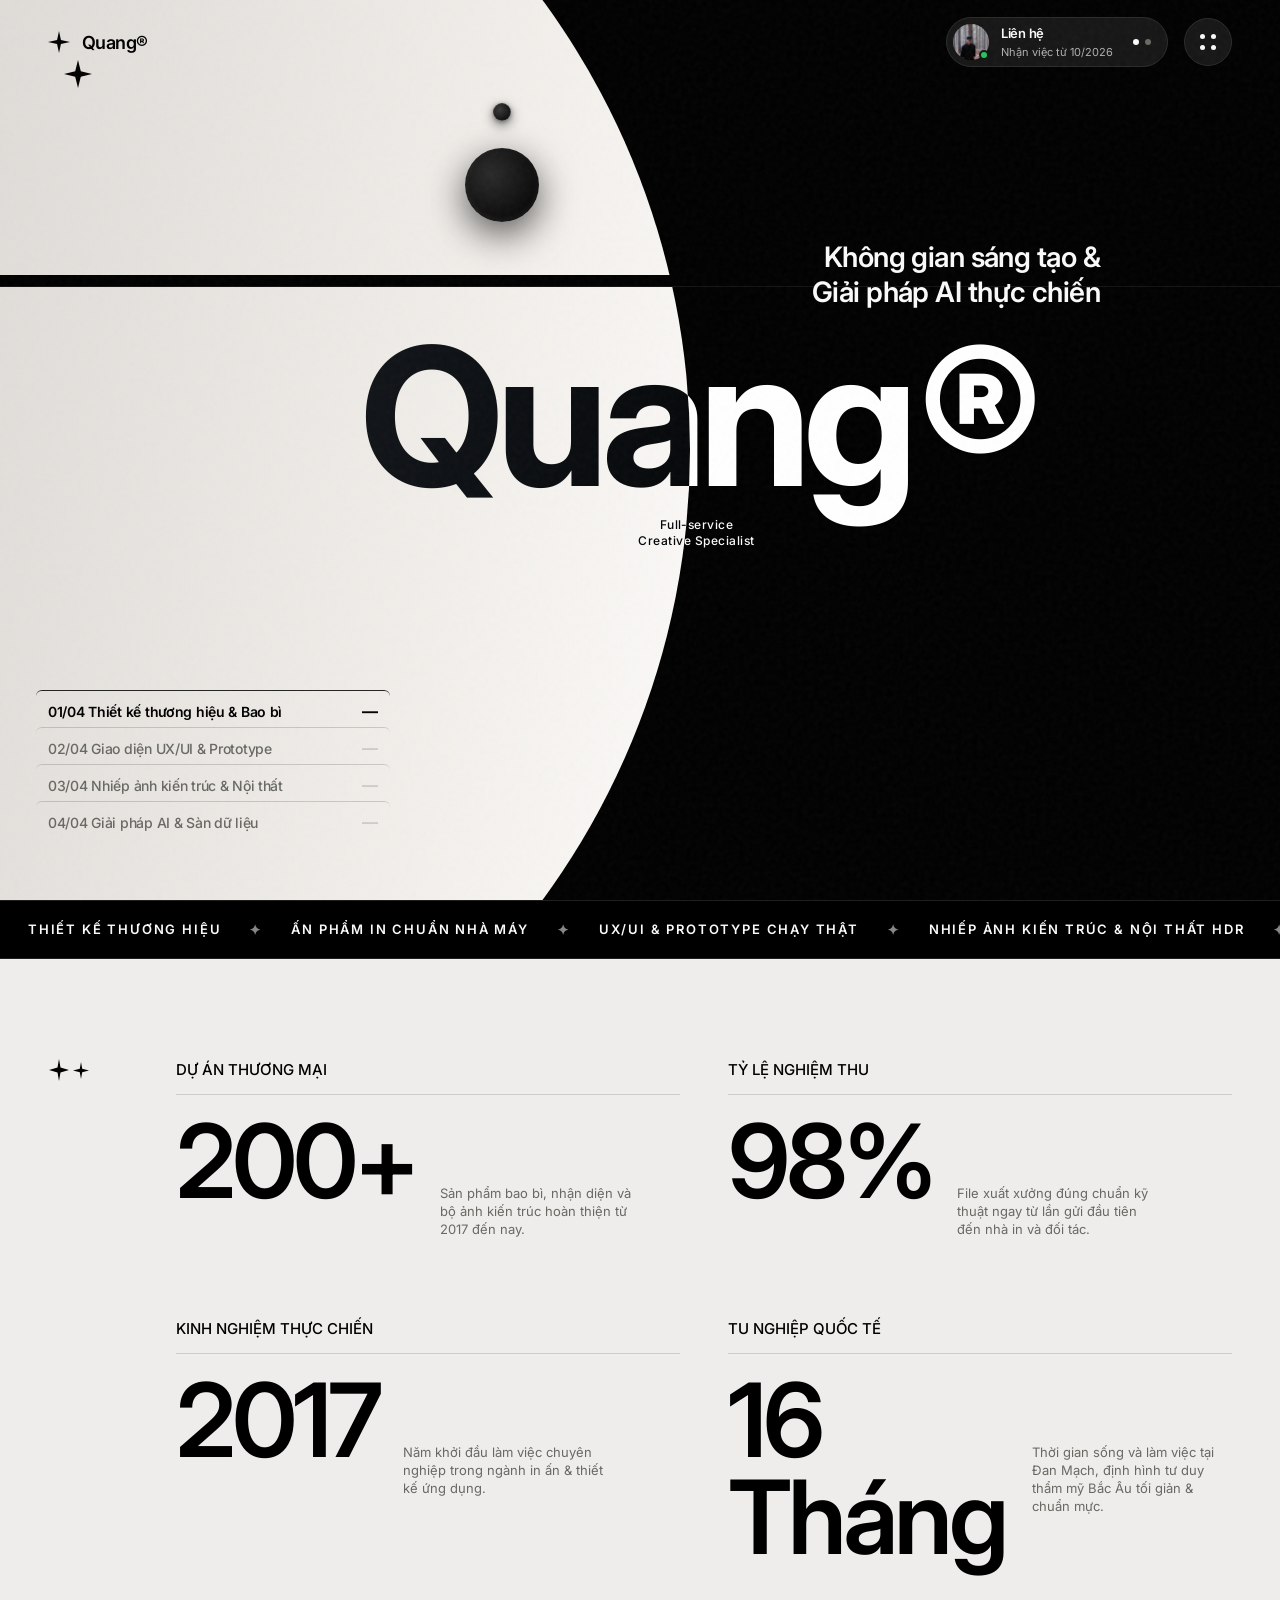
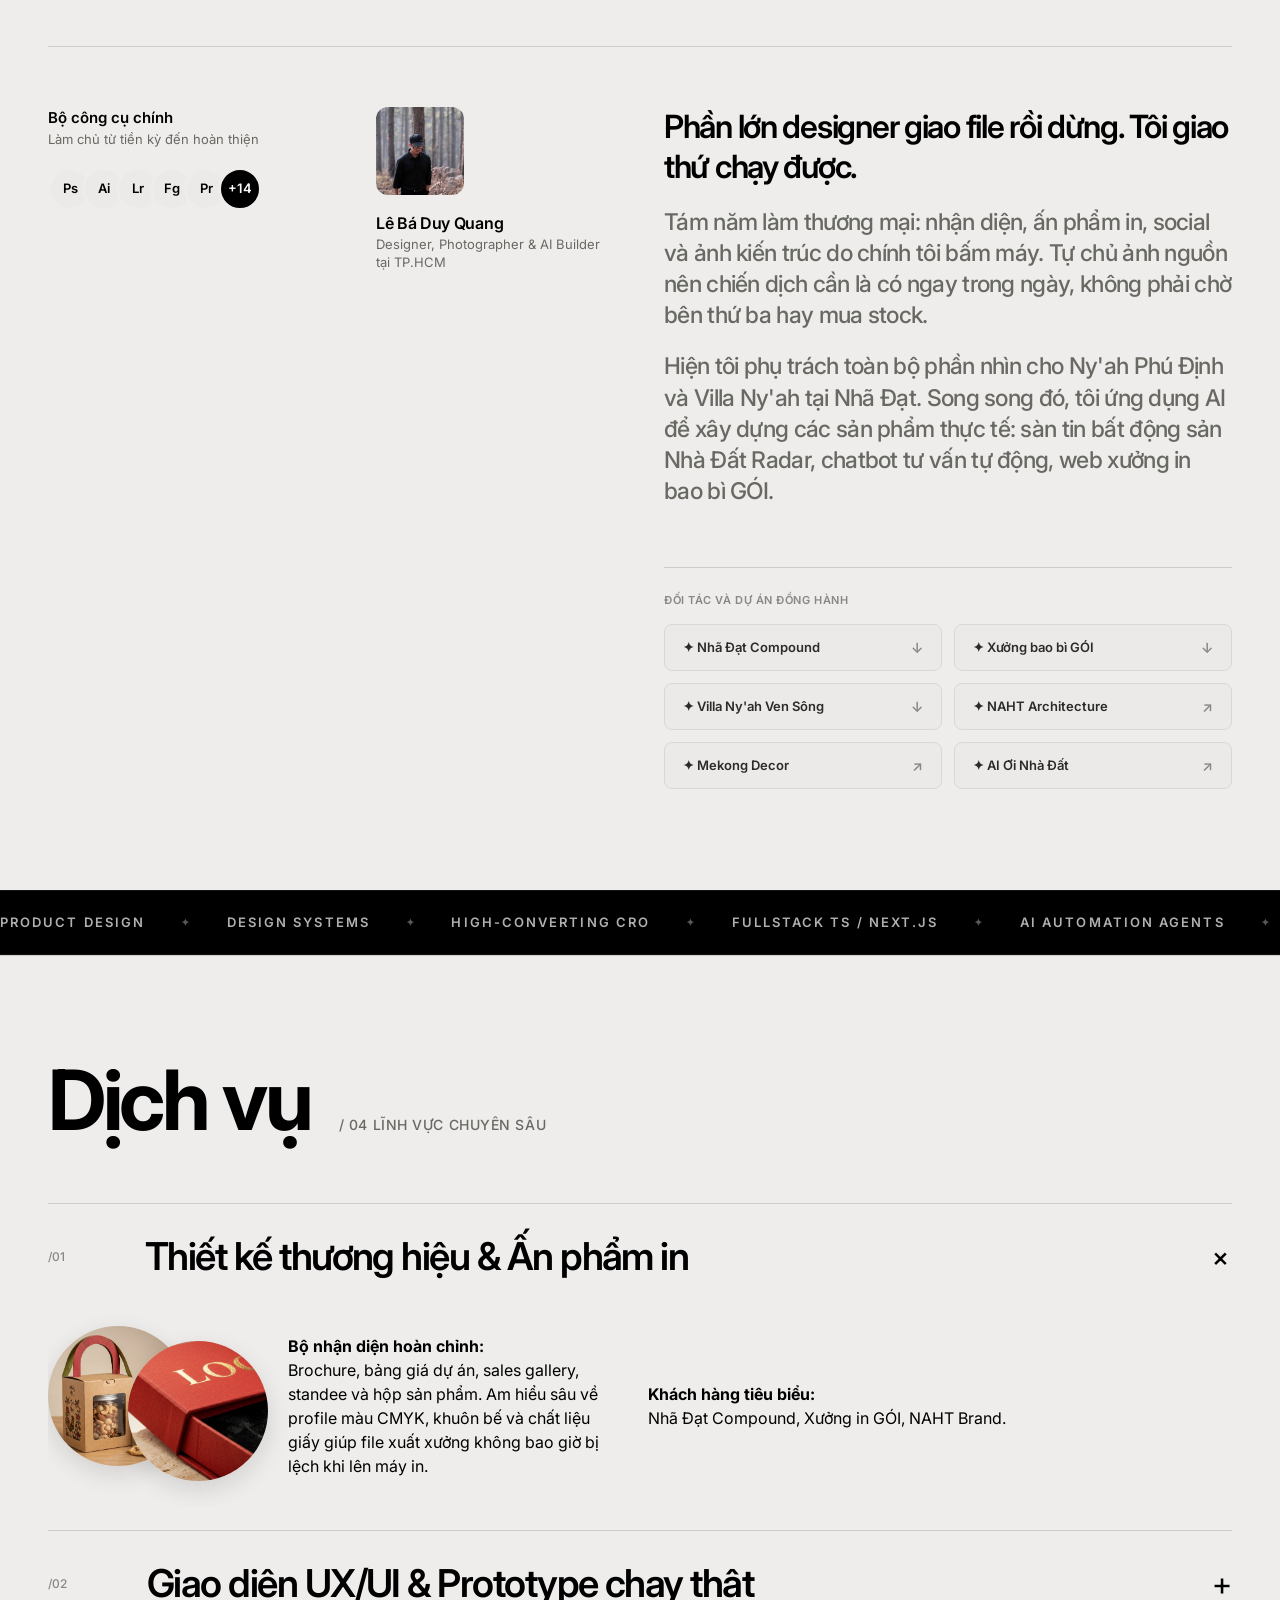
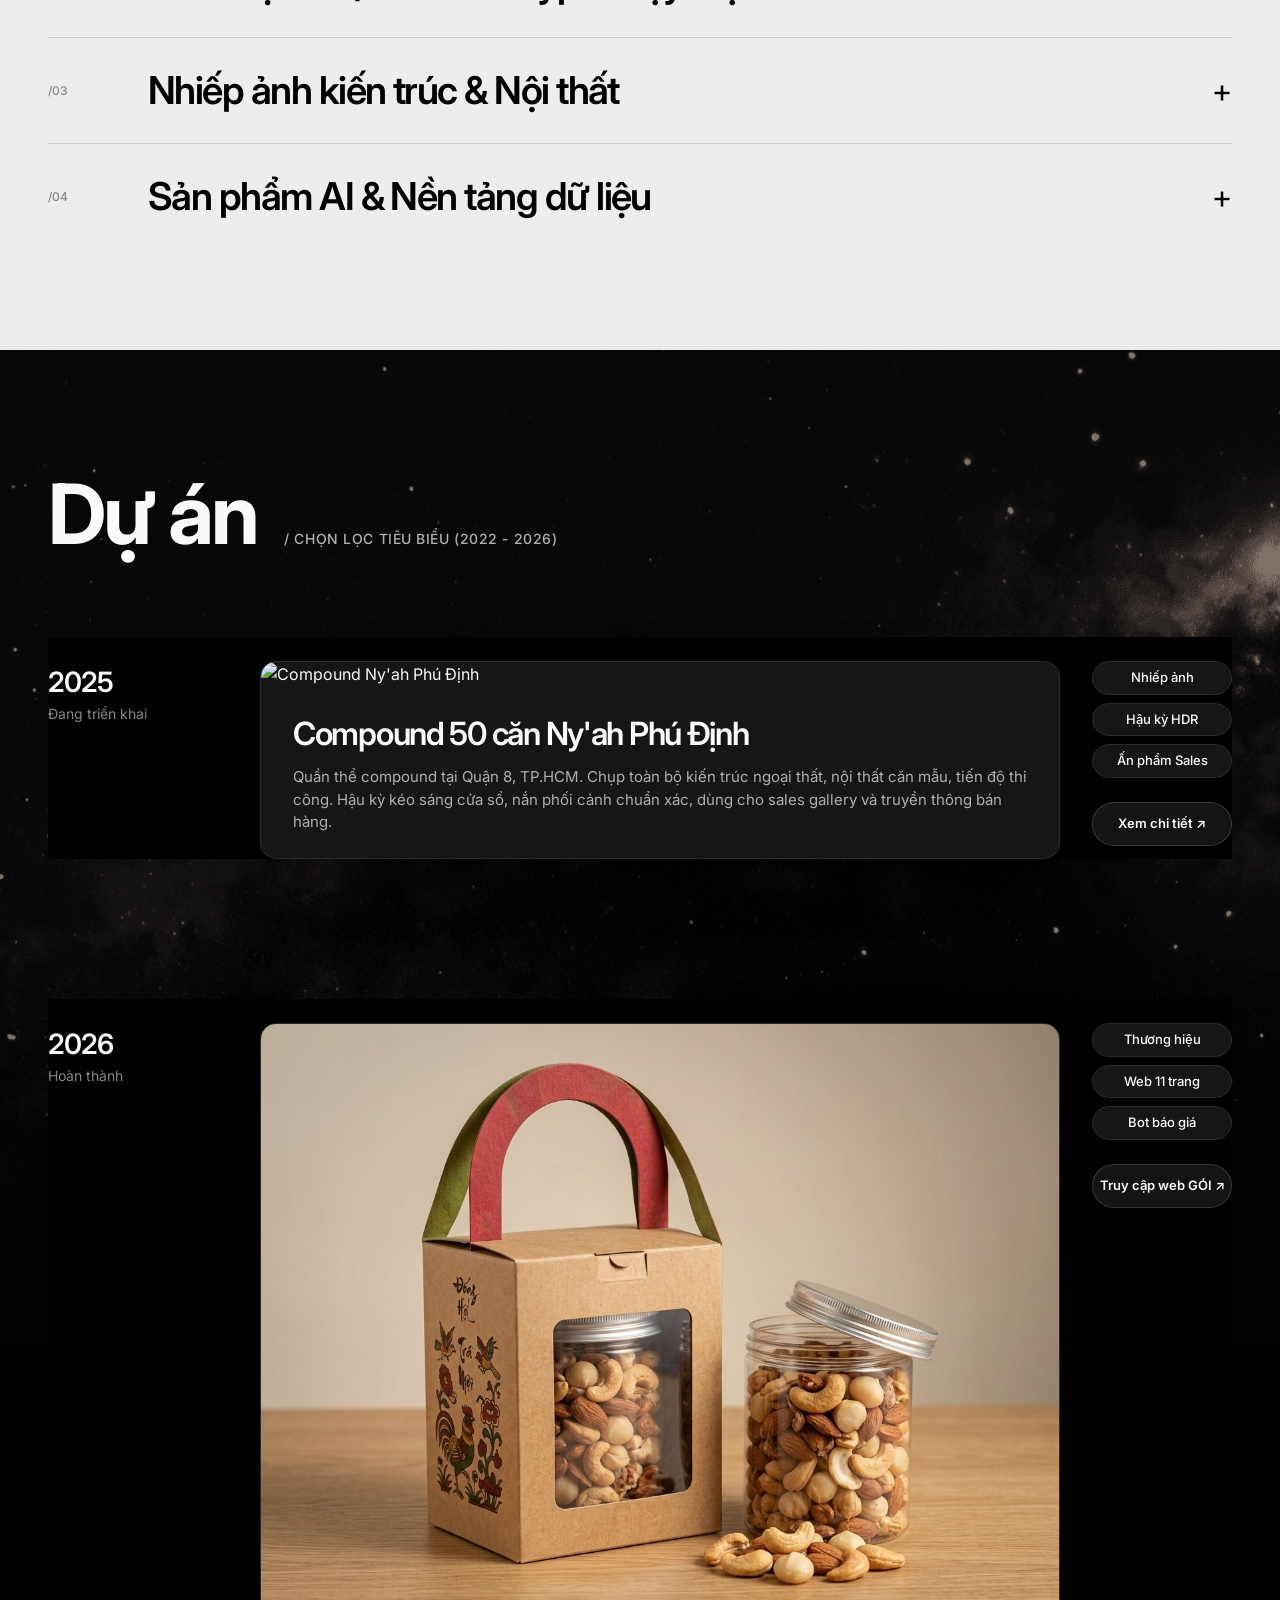
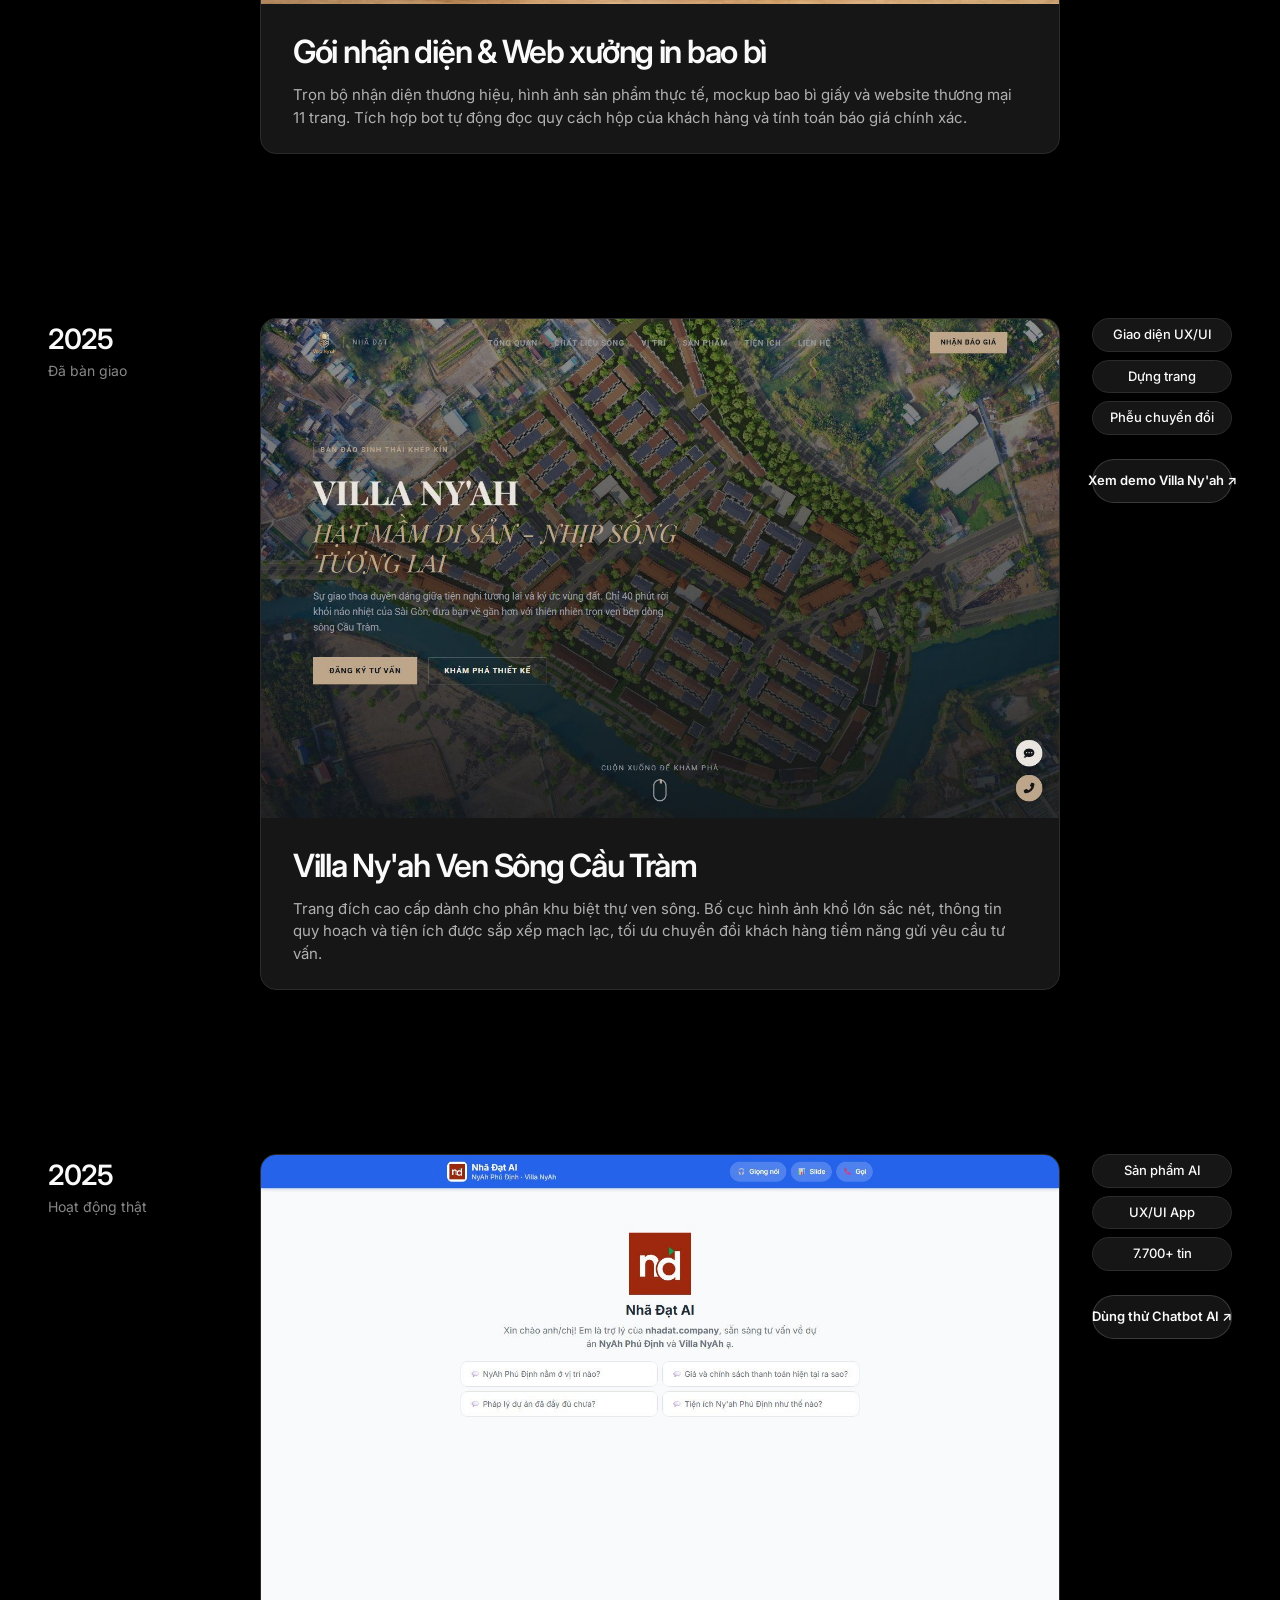
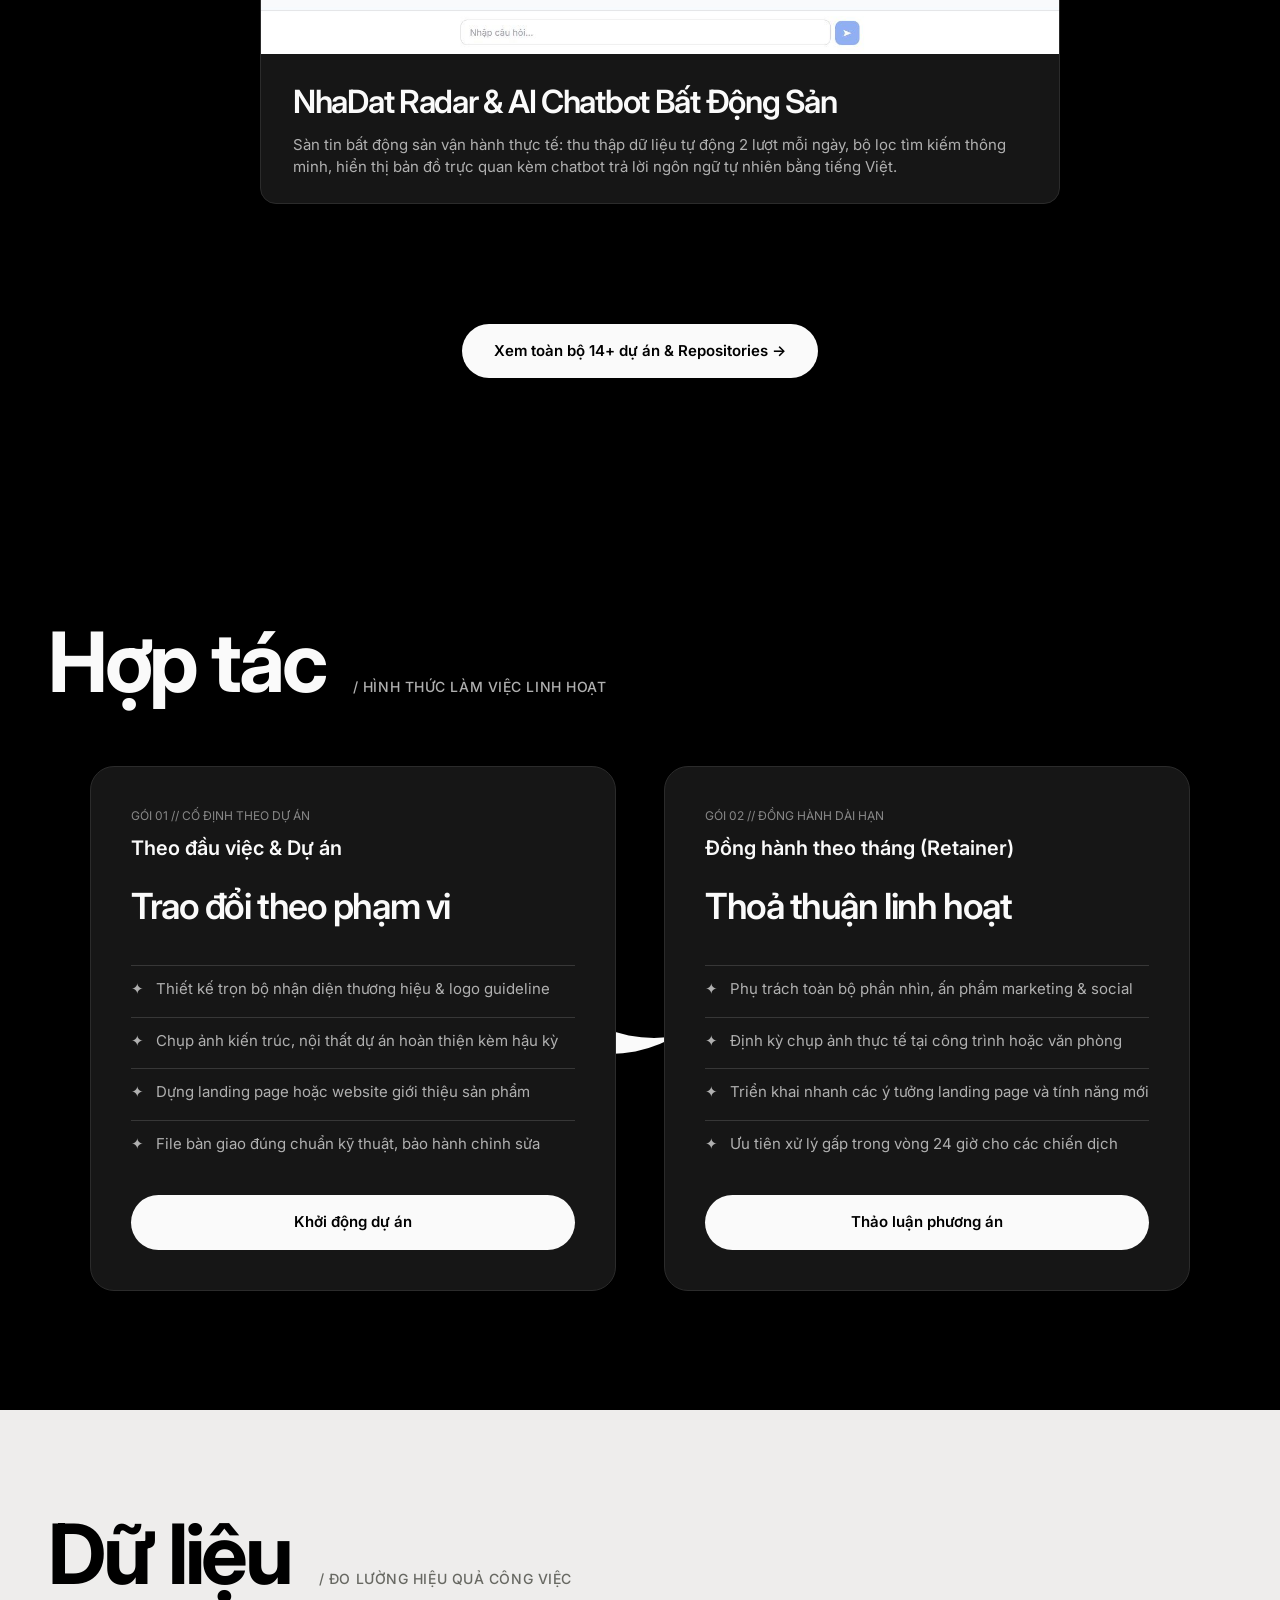
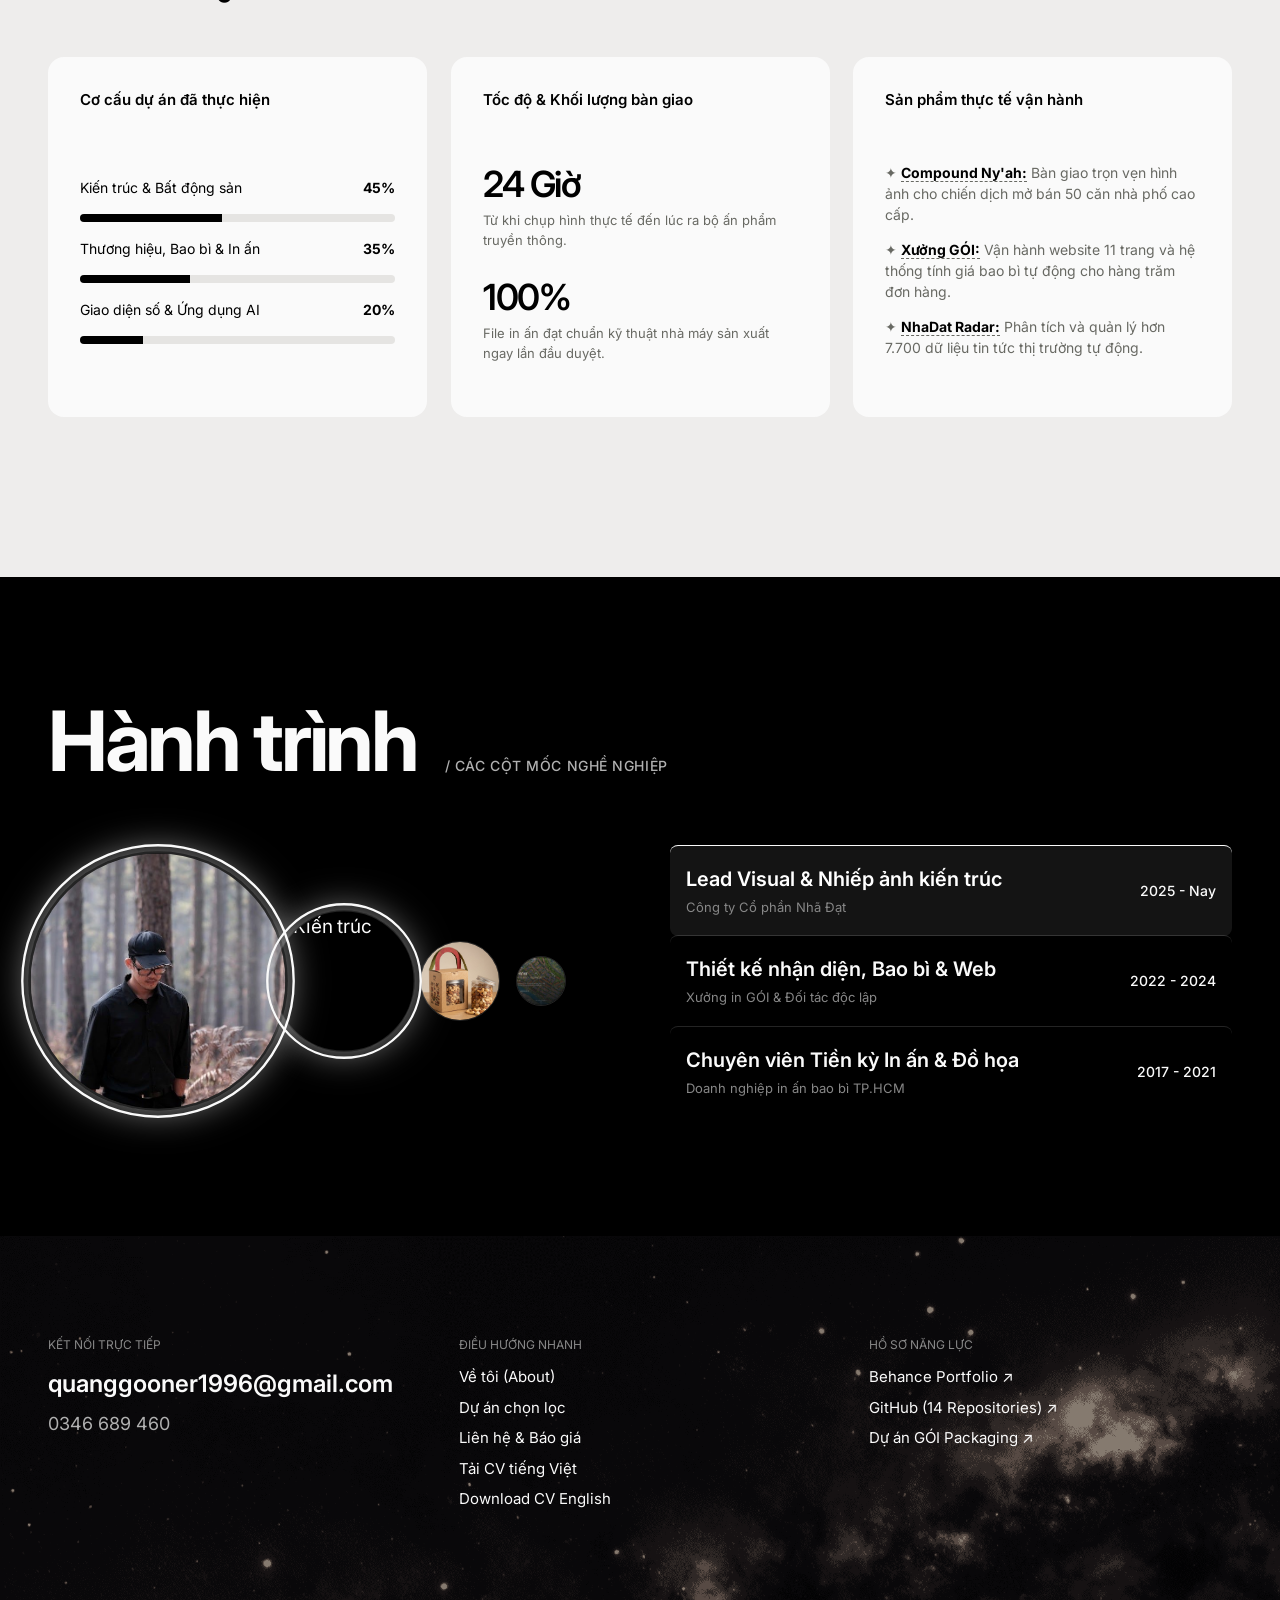
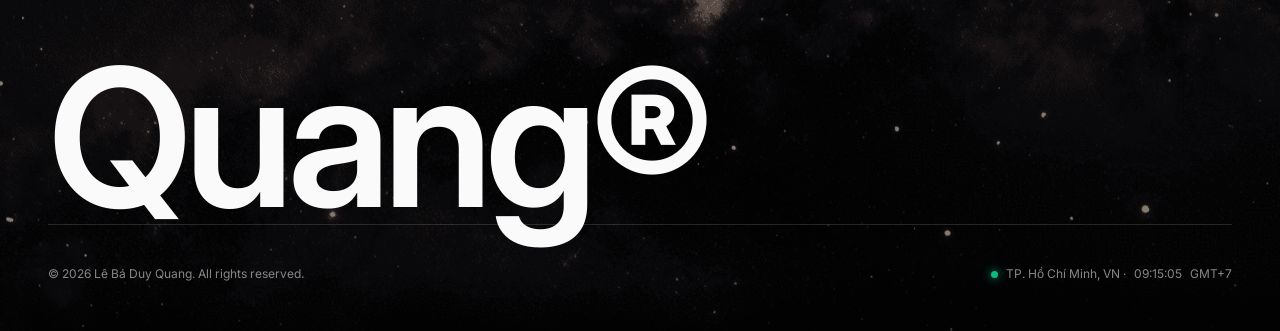
==== index.html @ fa9d7daa "fix(hero): eliminate redundant subtitle block to prevent text overlap with brand descriptor" ====
<!DOCTYPE html>
<html lang="vi">
<head>
  <meta charset="UTF-8">
  <meta name="viewport" content="width=device-width, initial-scale=1.0">
  <title>Lê Bá Duy Quang® · Designer &amp; Photographer, TP.HCM</title>
  <meta name="description" content="Lê Bá Duy Quang · Thiết kế nhận diện, UX/UI, ảnh kiến trúc nội thất và giải pháp AI thực chiến tại TP.HCM.">
  <meta name="author" content="Lê Bá Duy Quang">
  <meta name="theme-color" content="#000000">

  <!-- Open Graph -->
  <meta property="og:type" content="website">
  <meta property="og:title" content="Lê Bá Duy Quang® · Designer &amp; Photographer">
  <meta property="og:description" content="Thiết kế thương hiệu, UX/UI, ảnh kiến trúc và giải pháp AI thực tế tại TP.HCM.">
  <meta property="og:image" content="media/nyah-photo-1.jpg">
  <meta property="og:locale" content="vi_VN">

  <!-- Favicon -->
  <link rel="icon" href="data:image/svg+xml,<svg xmlns='http://www.w3.org/2000/svg' viewBox='0 0 100 100'><rect width='100' height='100' fill='%23000'/><text x='50' y='73' font-size='68' font-family='Inter,Helvetica,Arial' font-weight='600' text-anchor='middle' fill='%23fafafa'>Q</text></svg>">

  <!-- Typography: Inter font -->
  <link rel="preconnect" href="https://fonts.googleapis.com">
  <link rel="preconnect" href="https://fonts.gstatic.com" crossorigin>
  <link href="https://fonts.googleapis.com/css2?family=Inter:wght@300;400;500;600;700&display=swap" rel="stylesheet">

  <!-- Astra Design System CSS -->
  <link rel="stylesheet" href="assets/styles/astra.css?v=2.8">
</head>
<body class="hero-active">

  <!-- ========================================================================
       00_MENU_OVERLAY (Full-screen navigation overlay)
       ======================================================================== -->
  <div class="menu-overlay" id="menuOverlay" aria-hidden="true">
    <div class="menu-overlay-header">
      <div class="header-left">
        <svg class="header-star-logo" viewBox="0 0 16 16" fill="currentColor">
          <path d="M8 0L9.4 6.6L16 8L9.4 9.4L8 16L6.6 9.4L0 8L6.6 6.6L8 0Z" />
        </svg>
        <span class="header-brand">Quang®</span>
      </div>
      <button class="menu-close-btn" type="button" aria-label="Đóng bảng điều hướng">
        <div class="menu-close-grid">
          <span></span><span></span><span></span><span></span><span></span>
        </div>
      </button>
    </div>

    <nav class="menu-overlay-nav">
      <a href="index.html" class="active">Trang chủ</a>
      <a href="about.html">Về tôi</a>
      <a href="projects.html">Dự án chọn lọc</a>
      <a href="#services">Dịch vụ &amp; Quy trình</a>
      <a href="contact.html">Liên hệ hợp tác</a>
    </nav>

    <div class="menu-overlay-footer">
      <div>TP. Hồ Chí Minh, Việt Nam · GMT+7</div>
      <div><a href="mailto:quanggooner1996@gmail.com">quanggooner1996@gmail.com</a></div>
      <div>Hotline: <a href="tel:+84346689460">0346 689 460</a></div>
    </div>
  </div>

  <!-- ========================================================================
       TOP HEADER NAVIGATION (Glass bar with status and menu trigger)
       ======================================================================== -->
  <header class="site-header">
    <div class="header-left">
      <svg class="header-star-logo" viewBox="0 0 16 16" fill="currentColor">
        <path d="M8 0L9.4 6.6L16 8L9.4 9.4L8 16L6.6 9.4L0 8L6.6 6.6L8 0Z" />
      </svg>
      <a href="#top" class="header-brand">Quang®</a>
    </div>



    <div class="header-right">
      <a href="contact.html" class="contact-pill">
        <div class="contact-pill-avatar-wrap">
          <img src="media/portrait.jpg" alt="Lê Bá Duy Quang" class="contact-pill-avatar">
          <span class="contact-pill-status"></span>
        </div>
        <div class="contact-pill-text">
          <div class="contact-pill-title">Liên hệ</div>
          <div class="contact-pill-sub">Nhận việc từ 10/2026</div>
        </div>
        <div class="contact-pill-dots">
          <span></span><span></span>
        </div>
      </a>

      <button class="menu-trigger-btn" type="button" aria-label="Mở menu" id="menuTriggerBtn">
        <div class="menu-trigger-dots">
          <span></span><span></span><span></span><span></span>
        </div>
      </button>
    </div>
  </header>

  <!-- ========================================================================
       01_HERO_CELESTIAL_CONTRAST (Astra 1:1 Split Contrast Layout)
       ======================================================================== -->
  <section class="hero-section" id="top">
    <!-- Genuine Astra Milky Way Texture -->
    <div class="hero-cosmos-bg">
      <video class="hero-cosmos-video" autoplay muted loop playsinline preload="auto">
        <source src="media/10378519-uhd_3840_2160_24fps.mp4" type="video/mp4">
      </video>
    </div>

    <!-- Optical Rings -->
    <div class="hero-lens-ring-outer"></div>
    <div class="hero-lens-ring-inner"></div>

    <!-- Clean Celestial Sphere (White to Warm Cream Gradient from Figma) -->
    <div class="hero-planet"></div>

    <!-- Iconic Astra 4-point star on planet -->
    <div class="hero-planet-star" aria-hidden="true">
      <svg viewBox="0 0 24 24" fill="#000000" width="28" height="28">
        <path d="M12 0L14.4 9.6L24 12L14.4 14.4L12 24L9.6 14.4L0 12L9.6 9.6L12 0Z"/>
      </svg>
    </div>

    <!-- Satellite Accent Orb & Revolving Moon (Astra 1:1) -->
    <div class="hero-satellite-wrap">
      <div class="hero-satellite-orb"></div>
      <div class="hero-satellite-orbit-track">
        <div class="hero-satellite-mini"></div>
      </div>
    </div>

    <!-- Authentic Full-Width Clean Minimal Seam Bar -->
    <div class="hero-streak-bar" aria-hidden="true"></div>

    <!-- Giant Display Title with Difference Blend Split -->
    <div class="hero-title-wrap">
      <h1 class="hero-display-title"><span class="hero-name">Quang</span><span class="hero-reg">®</span></h1>
      <div class="hero-brand-descriptor">
        <div>Full-service</div>
        <div>Creative Specialist</div>
      </div>
    </div>

    <!-- Astra 1:1 Cosmic Slogan (Right Side on Dark Space - No overflow) -->
    <div class="hero-slogan-block">
      <div>Không gian sáng tạo &amp;</div>
      <div>Giải pháp AI thực chiến</div>
    </div>



    <!-- Hero Service Step Items (Bottom Left on Planet Sphere) -->
    <div class="hero-services-list">
      <div class="hero-service-item active" role="button" tabindex="0" aria-label="01/04 Thiết kế thương hiệu &amp; Bao bì">
        <span>01/04 Thiết kế thương hiệu &amp; Bao bì</span>
        <span class="hero-service-dash">—</span>
      </div>
      <div class="hero-service-item" role="button" tabindex="0" aria-label="02/04 Giao diện UX/UI &amp; Prototype">
        <span>02/04 Giao diện UX/UI &amp; Prototype</span>
        <span class="hero-service-dash">—</span>
      </div>
      <div class="hero-service-item" role="button" tabindex="0" aria-label="03/04 Nhiếp ảnh kiến trúc &amp; Nội thất">
        <span>03/04 Nhiếp ảnh kiến trúc &amp; Nội thất</span>
        <span class="hero-service-dash">—</span>
      </div>
      <div class="hero-service-item" role="button" tabindex="0" aria-label="04/04 Giải pháp AI &amp; Sàn dữ liệu">
        <span>04/04 Giải pháp AI &amp; Sàn dữ liệu</span>
        <span class="hero-service-dash">—</span>
      </div>
    </div>
  </section>

  <!-- ========================================================================
       CONTINUOUS INFINITE MARQUEE TICKER (Astra Signature Glide)
       ======================================================================== -->
  <div class="astra-ticker-wrap" aria-hidden="true">
    <div class="astra-ticker-track">
      <div class="astra-ticker-item">
        <span>Thiết kế thương hiệu</span><span class="star">✦</span>
        <span>Ấn phẩm in chuẩn nhà máy</span><span class="star">✦</span>
        <span>UX/UI &amp; Prototype chạy thật</span><span class="star">✦</span>
        <span>Nhiếp ảnh kiến trúc &amp; Nội thất HDR</span><span class="star">✦</span>
        <span>Ứng dụng AI &amp; Hệ thống tự động hóa</span><span class="star">✦</span>
        <span>Lê Bá Duy Quang® · TP.HCM</span><span class="star">✦</span>
      </div>
      <div class="astra-ticker-item">
        <span>Thiết kế thương hiệu</span><span class="star">✦</span>
        <span>Ấn phẩm in chuẩn nhà máy</span><span class="star">✦</span>
        <span>UX/UI &amp; Prototype chạy thật</span><span class="star">✦</span>
        <span>Nhiếp ảnh kiến trúc &amp; Nội thất HDR</span><span class="star">✦</span>
        <span>Ứng dụng AI &amp; Hệ thống tự động hóa</span><span class="star">✦</span>
        <span>Lê Bá Duy Quang® · TP.HCM</span><span class="star">✦</span>
      </div>
    </div>
  </div>


  <!-- ========================================================================
       02_HELLO_EDITORIAL_INTRO_&_STATS (Warm Paper #EEEDEC)
       ======================================================================== -->
  <section class="section-paper" id="about-intro">
    <div class="paper-grid">
      <!-- Top Stats Row -->
      <div class="stats-row">
        <svg class="double-sparkle-svg" viewBox="0 0 44 22" fill="#000000">
          <path d="M11 0L12.5 8.5L21 11L12.5 13.5L11 22L9.5 13.5L1 11L9.5 8.5L11 0Z"/>
          <path d="M33 3L34.2 9.8L41 11.5L34.2 13.2L33 20L31.8 13.2L25 11.5L31.8 9.8L33 3Z"/>
        </svg>

        <div class="stat-card">
          <div class="stat-card-label">DỰ ÁN THƯƠNG MẠI</div>
          <div class="stat-card-body">
            <div class="stat-card-number" data-count="200" data-suffix="+">200+</div>
            <div class="stat-card-desc">Sản phẩm bao bì, nhận diện và bộ ảnh kiến trúc hoàn thiện từ 2017 đến nay.</div>
          </div>
        </div>

        <div class="stat-card">
          <div class="stat-card-label">TỶ LỆ NGHIỆM THU</div>
          <div class="stat-card-body">
            <div class="stat-card-number" data-count="98" data-suffix="%">98%</div>
            <div class="stat-card-desc">File xuất xưởng đúng chuẩn kỹ thuật ngay từ lần gửi đầu tiên đến nhà in và đối tác.</div>
          </div>
        </div>
      </div>

      <!-- Offset Stat Row -->
      <div class="stats-row-offset">
        <div></div>
        <div class="stat-card">
          <div class="stat-card-label">KINH NGHIỆM THỰC CHIẾN</div>
          <div class="stat-card-body">
            <div class="stat-card-number" data-count="2017">2017</div>
            <div class="stat-card-desc">Năm khởi đầu làm việc chuyên nghiệp trong ngành in ấn &amp; thiết kế ứng dụng.</div>
          </div>
        </div>
        <div class="stat-card">
          <div class="stat-card-label">TU NGHIỆP QUỐC TẾ</div>
          <div class="stat-card-body">
            <div class="stat-card-number" data-count="16" data-suffix=" Tháng">16 Tháng</div>
            <div class="stat-card-desc">Thời gian sống và làm việc tại Đan Mạch, định hình tư duy thẩm mỹ Bắc Âu tối giản &amp; chuẩn mực.</div>
          </div>
        </div>
      </div>

      <div class="paper-divider"></div>

      <!-- Founder & Editorial Row -->
      <div class="founder-editorial-row">
        <!-- Tools Stack Badges -->
        <div class="tools-stack-block">
          <div class="tools-stack-title">Bộ công cụ chính</div>
          <div class="tools-stack-sub">Làm chủ từ tiền kỳ đến hoàn thiện</div>
          <div class="tools-badges-cluster">
            <div class="tool-badge" title="Adobe Photoshop (Chỉnh sửa ảnh chuyên nghiệp &amp; Mockup)">Ps</div>
            <div class="tool-badge" title="Adobe Illustrator (Thiết kế vector &amp; Bao bì in chuẩn)">Ai</div>
            <div class="tool-badge" title="Adobe Lightroom (Cân bằng sáng HDR &amp; Hậu kỳ màu sắc)">Lr</div>
            <div class="tool-badge" title="Figma (Design System &amp; Prototype UI/UX)">Fg</div>
            <div class="tool-badge" title="Adobe Premiere Pro (Dựng phim &amp; Video kiến trúc)">Pr</div>
            <div class="tool-badge dark tool-badge-more" role="button" tabindex="0" title="Bấm để xem thêm 14 công cụ chuyên sâu" id="toolBadgeMore">+14</div>
          </div>
          <div class="tools-popover" id="toolsPopover" aria-hidden="true">
            <div class="tools-popover-title">14 Công nghệ &amp; Công cụ chuyên sâu:</div>
            <div class="tools-popover-tags">
              <span>Next.js</span><span>TypeScript</span><span>Tailwind CSS</span><span>Python</span>
              <span>Gemini API</span><span>GSAP</span><span>Cinema 4D</span><span>After Effects</span>
              <span>PostGIS</span><span>Docker</span><span>Git/GitHub</span><span>Vercel</span>
              <span>Netlify</span><span>Behance</span>
            </div>
          </div>
        </div>

        <!-- Founder Bio Card -->
        <div class="founder-bio-card">
          <img src="media/portrait.jpg" alt="Lê Bá Duy Quang" class="founder-portrait-img">
          <div class="founder-name">Lê Bá Duy Quang</div>
          <div class="founder-role">Designer, Photographer &amp; AI Builder tại TP.HCM</div>
        </div>

        <!-- Editorial Thesis -->
        <div class="editorial-statement-block">
          <h2 class="statement-main">Phần lớn designer giao file rồi dừng. Tôi giao thứ chạy được.</h2>
          <p class="statement-muted">Tám năm làm thương mại: nhận diện, ấn phẩm in, social và ảnh kiến trúc do chính tôi bấm máy. Tự chủ ảnh nguồn nên chiến dịch cần là có ngay trong ngày, không phải chờ bên thứ ba hay mua stock.</p>
          <p class="statement-muted">Hiện tôi phụ trách toàn bộ phần nhìn cho Ny'ah Phú Định và Villa Ny'ah tại Nhã Đạt. Song song đó, tôi ứng dụng AI để xây dựng các sản phẩm thực tế: sàn tin bất động sản Nhà Đất Radar, chatbot tư vấn tự động, web xưởng in bao bì GÓI.</p>

          <!-- Brand Partners Strip -->
          <div class="brand-partners-strip">
            <div class="brand-strip-label">ĐỐI TÁC VÀ DỰ ÁN ĐỒNG HÀNH</div>
            <div class="brand-tags-grid">
              <a href="#project-nyah" class="brand-tag" data-target="project-nyah" title="Xem dự án Ny'ah Phú Định">
                <span>✦ Nhã Đạt Compound</span>
                <span class="brand-tag-arrow">↓</span>
              </a>
              <a href="#project-goi" class="brand-tag" data-target="project-goi" title="Xem dự án GÓI Packaging">
                <span>✦ Xưởng bao bì GÓI</span>
                <span class="brand-tag-arrow">↓</span>
              </a>
              <a href="#project-villa" class="brand-tag" data-target="project-villa" title="Xem dự án Villa Ny'ah">
                <span>✦ Villa Ny'ah Ven Sông</span>
                <span class="brand-tag-arrow">↓</span>
              </a>
              <a href="projects.html" class="brand-tag" title="Xem danh mục kiến trúc NAHT">
                <span>✦ NAHT Architecture</span>
                <span class="brand-tag-arrow">↗</span>
              </a>
              <a href="projects.html" class="brand-tag" title="Xem thiết kế nội thất Mekong Decor">
                <span>✦ Mekong Decor</span>
                <span class="brand-tag-arrow">↗</span>
              </a>
              <a href="https://nha-dat-chatbot.vercel.app" target="_blank" rel="noopener" class="brand-tag" title="Truy cập sản phẩm AI Ơi Nhà Đất">
                <span>✦ AI Ơi Nhà Đất</span>
                <span class="brand-tag-arrow">↗</span>
              </a>
            </div>
          </div>
        </div>
      </div>
    </div>
  </section>

  <!-- ========================================================================
       INFINITE TICKER (Astra Lab Marquee)
       ======================================================================== -->
  <div class="astra-marquee-wrap" aria-hidden="true">
    <div class="astra-marquee-track">
      <span>PRODUCT DESIGN</span><span class="star-sep">✦</span>
      <span>DESIGN SYSTEMS</span><span class="star-sep">✦</span>
      <span>HIGH-CONVERTING CRO</span><span class="star-sep">✦</span>
      <span>FULLSTACK TS / NEXT.JS</span><span class="star-sep">✦</span>
      <span>AI AUTOMATION AGENTS</span><span class="star-sep">✦</span>
      <span>FRAMER MOTION</span><span class="star-sep">✦</span>
      <span>PRODUCT DESIGN</span><span class="star-sep">✦</span>
      <span>DESIGN SYSTEMS</span><span class="star-sep">✦</span>
      <span>HIGH-CONVERTING CRO</span><span class="star-sep">✦</span>
      <span>FULLSTACK TS / NEXT.JS</span><span class="star-sep">✦</span>
      <span>AI AUTOMATION AGENTS</span><span class="star-sep">✦</span>
      <span>FRAMER MOTION</span><span class="star-sep">✦</span>
    </div>
  </div>

  <!-- ========================================================================
       03_SERVICES_ACCORDION (Staggered Layout + Layered Images)
       ======================================================================== -->
  <section class="section-services" id="services">
    <div class="paper-grid">
      <div class="services-head">
        <h2 class="section-big-title">Dịch vụ</h2>
        <div class="section-count-tag">/ 04 LĨNH VỰC CHUYÊN SÂU</div>
      </div>

      <!-- Accordion Items -->
      <div class="services-accordion-list">
        <!-- Item 001 -->
        <div class="accordion-item open">
          <div class="accordion-header">
            <div class="accordion-left">
              <span class="accordion-num">/01</span>
              <h3 class="accordion-title">Thiết kế thương hiệu &amp; Ấn phẩm in</h3>
            </div>
            <div class="accordion-right">
              <span class="accordion-plus">+</span>
            </div>
          </div>
          <div class="accordion-body">
            <div class="accordion-content-grid">
              <div class="accordion-images-overlap">
                <img src="media/goi-1.jpg" alt="Bao bì GÓI" class="accordion-overlap-img">
                <img src="media/goi-2.jpg" alt="Mẫu hộp in" class="accordion-overlap-img">
              </div>
              <div>
                <strong>Bộ nhận diện hoàn chỉnh:</strong>
                <p>Brochure, bảng giá dự án, sales gallery, standee và hộp sản phẩm. Am hiểu sâu về profile màu CMYK, khuôn bế và chất liệu giấy giúp file xuất xưởng không bao giờ bị lệch khi lên máy in.</p>
              </div>
              <div>
                <strong>Khách hàng tiêu biểu:</strong>
                <p>Nhã Đạt Compound, Xưởng in GÓI, NAHT Brand.</p>
              </div>
            </div>
          </div>
        </div>

        <!-- Item 002 -->
        <div class="accordion-item">
          <div class="accordion-header">
            <div class="accordion-left">
              <span class="accordion-num">/02</span>
              <h3 class="accordion-title">Giao diện UX/UI &amp; Prototype chạy thật</h3>
            </div>
            <div class="accordion-right">
              <span class="accordion-plus">+</span>
            </div>
          </div>
          <div class="accordion-body">
            <div class="accordion-content-grid">
              <div class="accordion-images-overlap">
                <img src="media/shot-nyah-landing.jpg" alt="Villa Ny'ah Landing Page" class="accordion-overlap-img">
                <img src="media/shot-nha-dat-chatbot.jpg" alt="NhaDat Chatbot" class="accordion-overlap-img">
              </div>
              <div>
                <strong>Quy trình số tinh gọn:</strong>
                <p>Khởi đầu từ khung dây wireframe, xây dựng Design System đồng bộ trên Figma rồi chuyển đổi thành giao diện web chạy thực tế với tốc độ tải trang tối ưu.</p>
              </div>
              <div>
                <strong>Dự án đã triển khai:</strong>
                <p>Landing page Villa Ny'ah, Web thương mại GÓI Packaging 11 trang.</p>
              </div>
            </div>
          </div>
        </div>

        <!-- Item 003 -->
        <div class="accordion-item">
          <div class="accordion-header">
            <div class="accordion-left">
              <span class="accordion-num">/03</span>
              <h3 class="accordion-title">Nhiếp ảnh kiến trúc &amp; Nội thất</h3>
            </div>
            <div class="accordion-right">
              <span class="accordion-plus">+</span>
            </div>
          </div>
          <div class="accordion-body">
            <div class="accordion-content-grid">
              <div class="accordion-images-overlap">
                <img src="media/nyah-photo-1.jpg" alt="Ngoại thất compound" class="accordion-overlap-img">
                <img src="media/nyah-photo-2.jpg" alt="Nội thất hoàn thiện" class="accordion-overlap-img">
              </div>
              <div>
                <strong>Bấm máy &amp; Hậu kỳ chuyên nghiệp:</strong>
                <p>Cân bằng ánh sáng cửa sổ (HDR bracketing), nắn thẳng phối cảnh kiến trúc, dọn dẹp vật thể thừa và thay mây trời nghệ thuật để tôn trọn giá trị công trình.</p>
              </div>
              <div>
                <strong>Ứng dụng:</strong>
                <p>Bộ ảnh bàn giao cho sales gallery, tài liệu bán hàng và hồ sơ kiến trúc.</p>
              </div>
            </div>
          </div>
        </div>

        <!-- Item 004 -->
        <div class="accordion-item">
          <div class="accordion-header">
            <div class="accordion-left">
              <span class="accordion-num">/04</span>
              <h3 class="accordion-title">Sản phẩm AI &amp; Nền tảng dữ liệu</h3>
            </div>
            <div class="accordion-right">
              <span class="accordion-plus">+</span>
            </div>
          </div>
          <div class="accordion-body">
            <div class="accordion-content-grid">
              <div class="accordion-images-overlap">
                <img src="media/shot-nha-dat-chatbot.jpg" alt="Chatbot Bất động sản" class="accordion-overlap-img">
                <img src="media/shot-nyah-landing.jpg" alt="NhaDat Radar" class="accordion-overlap-img">
              </div>
              <div>
                <strong>Giải pháp tự động hóa:</strong>
                <p>Kết hợp mô hình ngôn ngữ lớn để tạo chatbot tư vấn bất động sản bằng tiếng Việt tự nhiên, hệ thống bot tự động đọc thông số hộp và tính giá in ấn tức thì.</p>
              </div>
              <div>
                <strong>Sản phẩm trực tiếp:</strong>
                <p>NhaDat Radar với hơn 7.700 tin tức làm mới liên tục mỗi ngày.</p>
              </div>
            </div>
          </div>
        </div>
      </div>
    </div>
  </section>

  <!-- ========================================================================
       04_PROJECTS_STICKY_TIMELINE (Cosmos Dark Background)
       ======================================================================== -->
  <section class="section-projects" id="projects">
    <div class="projects-sky-bg"></div>

    <div class="paper-grid" style="position: relative; z-index: 2;">
      <div class="services-head">
        <h2 class="section-big-title">Dự án</h2>
        <div class="section-count-tag">/ CHỌN LỌC TIÊU BIỂU (2022 - 2026)</div>
      </div>

      <div class="timeline-items-stack">
        <!-- Project 1: Ny'ah Phú Định -->
        <article class="timeline-card-row" id="project-nyah">
          <div class="timeline-date-block">
            <div class="timeline-date">2025</div>
            <div class="timeline-year">Đang triển khai</div>
          </div>
          <div class="timeline-card">
            <img src="media/nyah-photo-2.jpg" alt="Compound Ny'ah Phú Định" class="timeline-card-media" loading="lazy">
            <div class="timeline-card-meta">
              <h3 class="timeline-card-title">Compound 50 căn Ny'ah Phú Định</h3>
              <p class="timeline-card-desc">Quần thể compound tại Quận 8, TP.HCM. Chụp toàn bộ kiến trúc ngoại thất, nội thất căn mẫu, tiến độ thi công. Hậu kỳ kéo sáng cửa sổ, nắn phối cảnh chuẩn xác, dùng cho sales gallery và truyền thông bán hàng.</p>
            </div>
          </div>
          <div class="timeline-roles-stack">
            <div class="role-badge">Nhiếp ảnh</div>
            <div class="role-badge">Hậu kỳ HDR</div>
            <div class="role-badge">Ấn phẩm Sales</div>
            <a href="projects.html" class="timeline-view-link">Xem chi tiết ↗</a>
          </div>
        </article>

        <!-- Project 2: GÓI Packaging -->
        <article class="timeline-card-row" id="project-goi">
          <div class="timeline-date-block">
            <div class="timeline-date">2026</div>
            <div class="timeline-year">Hoàn thành</div>
          </div>
          <div class="timeline-card">
            <img src="media/goi-1.jpg" alt="Thương hiệu GÓI" class="timeline-card-media" loading="lazy">
            <div class="timeline-card-meta">
              <h3 class="timeline-card-title">Gói nhận diện &amp; Web xưởng in bao bì</h3>
              <p class="timeline-card-desc">Trọn bộ nhận diện thương hiệu, hình ảnh sản phẩm thực tế, mockup bao bì giấy và website thương mại 11 trang. Tích hợp bot tự động đọc quy cách hộp của khách hàng và tính toán báo giá chính xác.</p>
            </div>
          </div>
          <div class="timeline-roles-stack">
            <div class="role-badge">Thương hiệu</div>
            <div class="role-badge">Web 11 trang</div>
            <div class="role-badge">Bot báo giá</div>
            <a href="https://goi-v2.vercel.app" target="_blank" rel="noopener" class="timeline-view-link" title="Mở website xưởng in GÓI">Truy cập web GÓI ↗</a>
          </div>
        </article>

        <!-- Project 3: Villa Ny'ah -->
        <article class="timeline-card-row" id="project-villa">
          <div class="timeline-date-block">
            <div class="timeline-date">2025</div>
            <div class="timeline-year">Đã bàn giao</div>
          </div>
          <div class="timeline-card">
            <img src="media/shot-nyah-landing.jpg" alt="Landing page Villa Ny'ah" class="timeline-card-media" loading="lazy">
            <div class="timeline-card-meta">
              <h3 class="timeline-card-title">Villa Ny'ah Ven Sông Cầu Tràm</h3>
              <p class="timeline-card-desc">Trang đích cao cấp dành cho phân khu biệt thự ven sông. Bố cục hình ảnh khổ lớn sắc nét, thông tin quy hoạch và tiện ích được sắp xếp mạch lạc, tối ưu chuyển đổi khách hàng tiềm năng gửi yêu cầu tư vấn.</p>
            </div>
          </div>
          <div class="timeline-roles-stack">
            <div class="role-badge">Giao diện UX/UI</div>
            <div class="role-badge">Dựng trang</div>
            <div class="role-badge">Phễu chuyển đổi</div>
            <a href="https://polite-hamster-cf3510.netlify.app/" target="_blank" rel="noopener" class="timeline-view-link" title="Xem bản demo Villa Ny'ah">Xem demo Villa Ny'ah ↗</a>
          </div>
        </article>

        <!-- Project 4: NhaDat Radar -->
        <article class="timeline-card-row" id="project-radar">
          <div class="timeline-date-block">
            <div class="timeline-date">2025</div>
            <div class="timeline-year">Hoạt động thật</div>
          </div>
          <div class="timeline-card">
            <img src="media/shot-nha-dat-chatbot.jpg" alt="Sàn tin NhaDat Radar" class="timeline-card-media" loading="lazy">
            <div class="timeline-card-meta">
              <h3 class="timeline-card-title">NhaDat Radar &amp; AI Chatbot Bất Động Sản</h3>
              <p class="timeline-card-desc">Sàn tin bất động sản vận hành thực tế: thu thập dữ liệu tự động 2 lượt mỗi ngày, bộ lọc tìm kiếm thông minh, hiển thị bản đồ trực quan kèm chatbot trả lời ngôn ngữ tự nhiên bằng tiếng Việt.</p>
            </div>
          </div>
          <div class="timeline-roles-stack">
            <div class="role-badge">Sản phẩm AI</div>
            <div class="role-badge">UX/UI App</div>
            <div class="role-badge">7.700+ tin</div>
            <a href="https://nha-dat-chatbot.vercel.app" target="_blank" rel="noopener" class="timeline-view-link" title="Dùng thử Chatbot NhaDat Radar">Dùng thử Chatbot AI ↗</a>
          </div>
        </article>
      </div>

      <div style="text-align: center; margin-top: 60px;">
        <a href="projects.html" class="pricing-btn">Xem toàn bộ 14+ dự án &amp; Repositories →</a>
      </div>
    </div>
  </section>

  <!-- ========================================================================
       05_PRICING_ECLIPSE (Astrological Cooperation)
       ======================================================================== -->
  <section class="section-pricing" id="cooperation">
    <div class="paper-grid">
      <div class="services-head" style="margin-bottom: 20px;">
        <h2 class="section-big-title">Hợp tác</h2>
        <div class="section-count-tag">/ HÌNH THỨC LÀM VIỆC LINH HOẠT</div>
      </div>

      <!-- Moon / Sun Eclipse Geometry Graphic -->
      <div class="eclipse-shape-wrap">
        <div class="eclipse-white-sun"></div>
        <div class="eclipse-black-moon"></div>
      </div>

      <div class="pricing-cards-grid">
        <!-- Card 1 -->
        <div class="pricing-card">
          <span class="pricing-card-num">GÓI 01 // CỐ ĐỊNH THEO DỰ ÁN</span>
          <h3 class="pricing-card-name">Theo đầu việc &amp; Dự án</h3>
          <div class="pricing-card-price">Trao đổi theo phạm vi</div>
          <div class="pricing-items-list">
            <div class="pricing-item-row"><span>✦</span> Thiết kế trọn bộ nhận diện thương hiệu &amp; logo guideline</div>
            <div class="pricing-item-row"><span>✦</span> Chụp ảnh kiến trúc, nội thất dự án hoàn thiện kèm hậu kỳ</div>
            <div class="pricing-item-row"><span>✦</span> Dựng landing page hoặc website giới thiệu sản phẩm</div>
            <div class="pricing-item-row"><span>✦</span> File bàn giao đúng chuẩn kỹ thuật, bảo hành chỉnh sửa</div>
          </div>
          <a href="contact.html" class="pricing-btn">Khởi động dự án</a>
        </div>

        <!-- Card 2 -->
        <div class="pricing-card">
          <span class="pricing-card-num">GÓI 02 // ĐỒNG HÀNH DÀI HẠN</span>
          <h3 class="pricing-card-name">Đồng hành theo tháng (Retainer)</h3>
          <div class="pricing-card-price">Thoả thuận linh hoạt</div>
          <div class="pricing-items-list">
            <div class="pricing-item-row"><span>✦</span> Phụ trách toàn bộ phần nhìn, ấn phẩm marketing &amp; social</div>
            <div class="pricing-item-row"><span>✦</span> Định kỳ chụp ảnh thực tế tại công trình hoặc văn phòng</div>
            <div class="pricing-item-row"><span>✦</span> Triển khai nhanh các ý tưởng landing page và tính năng mới</div>
            <div class="pricing-item-row"><span>✦</span> Ưu tiên xử lý gấp trong vòng 24 giờ cho các chiến dịch</div>
          </div>
          <a href="contact.html" class="pricing-btn">Thảo luận phương án</a>
        </div>
      </div>
    </div>
  </section>

  <!-- ========================================================================
       06_DASHBOARD_NUMBERS (Analytical Metrics)
       ======================================================================== -->
  <section class="section-paper" id="metrics">
    <div class="paper-grid">
      <div class="services-head">
        <h2 class="section-big-title">Dữ liệu</h2>
        <div class="section-count-tag">/ ĐO LƯỜNG HIỆU QUẢ CÔNG VIỆC</div>
      </div>

      <div class="dashboard-cards-grid">
        <!-- Card 1 -->
        <div class="dash-card">
          <div class="dash-card-title">Cơ cấu dự án đã thực hiện</div>
          <div style="flex: 1; display: flex; flex-direction: column; justify-content: center; gap: 16px;">
            <div style="display: flex; justify-content: space-between; font-size: 14px;">
              <span>Kiến trúc &amp; Bất động sản</span>
              <strong>45%</strong>
            </div>
            <div style="background: #E5E4E2; height: 8px; border-radius: 4px; overflow: hidden;">
              <div style="background: #000; width: 45%; height: 100%;"></div>
            </div>

            <div style="display: flex; justify-content: space-between; font-size: 14px;">
              <span>Thương hiệu, Bao bì &amp; In ấn</span>
              <strong>35%</strong>
            </div>
            <div style="background: #E5E4E2; height: 8px; border-radius: 4px; overflow: hidden;">
              <div style="background: #000; width: 35%; height: 100%;"></div>
            </div>

            <div style="display: flex; justify-content: space-between; font-size: 14px;">
              <span>Giao diện số &amp; Ứng dụng AI</span>
              <strong>20%</strong>
            </div>
            <div style="background: #E5E4E2; height: 8px; border-radius: 4px; overflow: hidden;">
              <div style="background: #000; width: 20%; height: 100%;"></div>
            </div>
          </div>
        </div>

        <!-- Card 2 -->
        <div class="dash-card">
          <div class="dash-card-title">Tốc độ &amp; Khối lượng bàn giao</div>
          <div style="flex: 1; display: flex; flex-direction: column; justify-content: center; gap: 20px;">
            <div>
              <div style="font-size: 36px; font-weight: 600; letter-spacing: -0.04em;">24 Giờ</div>
              <div style="font-size: 13px; color: var(--text-dark-muted);">Từ khi chụp hình thực tế đến lúc ra bộ ấn phẩm truyền thông.</div>
            </div>
            <div>
              <div style="font-size: 36px; font-weight: 600; letter-spacing: -0.04em;">100%</div>
              <div style="font-size: 13px; color: var(--text-dark-muted);">File in ấn đạt chuẩn kỹ thuật nhà máy sản xuất ngay lần đầu duyệt.</div>
            </div>
          </div>
        </div>

        <!-- Card 3 -->
        <div class="dash-card">
          <div class="dash-card-title">Sản phẩm thực tế vận hành</div>
          <div style="flex: 1; display: flex; flex-direction: column; justify-content: center; gap: 14px;">
            <div style="font-size: 14px; line-height: 1.5; color: var(--text-dark-muted);">
              ✦ <a href="projects.html" class="dash-product-link" title="Xem chi tiết dự án Ny'ah"><strong>Compound Ny'ah:</strong></a> Bàn giao trọn vẹn hình ảnh cho chiến dịch mở bán 50 căn nhà phố cao cấp.
            </div>
            <div style="font-size: 14px; line-height: 1.5; color: var(--text-dark-muted);">
              ✦ <a href="https://goi-v2.vercel.app" target="_blank" rel="noopener" class="dash-product-link" title="Truy cập web thương mại GÓI"><strong>Xưởng GÓI:</strong></a> Vận hành website 11 trang và hệ thống tính giá bao bì tự động cho hàng trăm đơn hàng.
            </div>
            <div style="font-size: 14px; line-height: 1.5; color: var(--text-dark-muted);">
              ✦ <a href="https://nha-dat-chatbot.vercel.app" target="_blank" rel="noopener" class="dash-product-link" title="Dùng thử trực tiếp AI Chatbot"><strong>NhaDat Radar:</strong></a> Phân tích và quản lý hơn 7.700 dữ liệu tin tức thị trường tự động.
            </div>
          </div>
        </div>
      </div>
    </div>
  </section>

  <!-- ========================================================================
       07_EXPERIENCE_PLANET_ARC (Orbital Stages)
       ======================================================================== -->
  <section class="section-experience" id="experience">
    <div class="paper-grid">
      <div class="services-head">
        <h2 class="section-big-title">Hành trình</h2>
        <div class="section-count-tag">/ CÁC CỘT MỐC NGHỀ NGHIỆP</div>
      </div>

      <div class="experience-layout-grid">
        <!-- Planets Arc Graphic -->
        <div class="planets-arc-wrap">
          <img src="media/portrait.jpg" alt="Lê Bá Duy Quang" class="planet-item-portrait">
          <img src="media/nyah-photo-1.jpg" alt="Kiến trúc" class="planet-item" style="width: 120px; height: 120px;">
          <img src="media/goi-1.jpg" alt="Bao bì" class="planet-item" style="width: 80px; height: 80px;">
          <img src="media/shot-nyah-landing.jpg" alt="Web" class="planet-item" style="width: 50px; height: 50px;">
        </div>

        <!-- Stages List -->
        <div class="stages-list">
          <div class="stage-item active">
            <div>
              <div class="stage-name">Lead Visual &amp; Nhiếp ảnh kiến trúc</div>
              <div style="font-size: 13px; color: var(--text-light-subtle); margin-top: 4px;">Công ty Cổ phần Nhã Đạt</div>
            </div>
            <div style="font-size: 14px; font-weight: 500;">2025 - Nay</div>
          </div>

          <div class="stage-item">
            <div>
              <div class="stage-name">Thiết kế nhận diện, Bao bì &amp; Web</div>
              <div style="font-size: 13px; color: var(--text-light-subtle); margin-top: 4px;">Xưởng in GÓI &amp; Đối tác độc lập</div>
            </div>
            <div style="font-size: 14px; font-weight: 500;">2022 - 2024</div>
          </div>

          <div class="stage-item">
            <div>
              <div class="stage-name">Chuyên viên Tiền kỳ In ấn &amp; Đồ họa</div>
              <div style="font-size: 13px; color: var(--text-light-subtle); margin-top: 4px;">Doanh nghiệp in ấn bao bì TP.HCM</div>
            </div>
            <div style="font-size: 14px; font-weight: 500;">2017 - 2021</div>
          </div>
        </div>
      </div>
    </div>
  </section>

  <!-- ========================================================================
       08_FOOTER_COSMOS_CTA (Giant Brand Mark)
       ======================================================================== -->
  <footer class="site-footer" id="contact">
    <div class="footer-sky-bg">
      <video class="footer-cosmos-video" autoplay muted loop playsinline preload="auto">
        <source src="media/5651047-uhd_3840_2160_30fps.mp4" type="video/mp4">
      </video>
    </div>

    <div class="footer-content">
      <div class="footer-top-grid">
        <!-- Direct Channel -->
        <div>
          <div style="font-size: 12px; color: var(--text-light-subtle); margin-bottom: 12px;">KẾT NỐI TRỰC TIẾP</div>
          <div style="font-size: 24px; font-weight: 600; margin-bottom: 8px;">
            <a href="mailto:quanggooner1996@gmail.com">quanggooner1996@gmail.com</a>
          </div>
          <div style="font-size: 18px; color: var(--text-light-muted);">
            <a href="tel:+84346689460">0346 689 460</a>
          </div>
        </div>

        <!-- Navigation Links -->
        <div>
          <div style="font-size: 12px; color: var(--text-light-subtle); margin-bottom: 12px;">ĐIỀU HƯỚNG NHANH</div>
          <div style="display: flex; flex-direction: column; gap: 8px; font-size: 15px;">
            <a href="about.html">Về tôi (About)</a>
            <a href="projects.html">Dự án chọn lọc</a>
            <a href="contact.html">Liên hệ &amp; Báo giá</a>
            <a href="assets/docs/Quang's CV.pdf" target="_blank" rel="noopener">Tải CV tiếng Việt</a>
            <a href="assets/docs/Quang's CV English.pdf" target="_blank" rel="noopener">Download CV English</a>
          </div>
        </div>

        <!-- External Profiles -->
        <div>
          <div style="font-size: 12px; color: var(--text-light-subtle); margin-bottom: 12px;">HỒ SƠ NĂNG LỰC</div>
          <div style="display: flex; flex-direction: column; gap: 8px; font-size: 15px;">
            <a href="https://www.behance.net/quanglee1996" target="_blank" rel="noopener">Behance Portfolio ↗</a>
            <a href="https://github.com/quang507" target="_blank" rel="noopener">GitHub (14 Repositories) ↗</a>
            <a href="https://goi-v2.vercel.app" target="_blank" rel="noopener">Dự án GÓI Packaging ↗</a>
          </div>
        </div>
      </div>

      <!-- Giant Brand Mark -->
      <a href="#top" class="footer-giant-brand-link" title="Cuộn lên đầu trang" aria-label="Cuộn lên đầu trang"><div class="footer-giant-brand">Quang®</div></a>

      <!-- Bottom Bar -->
      <div class="footer-bottom-bar">
        <div>© 2026 Lê Bá Duy Quang. All rights reserved.</div>
        <div>TP. Hồ Chí Minh, Việt Nam · GMT+7</div>
      </div>
    </div>
  </footer>

  <!-- Astra Interactive Engine JS -->
  <script src="assets/astra.js?v=2.8"></script>
</body>
</html>
---- assets/styles/astra.css ----
/* ==========================================================================
   ASTRA DESIGN SYSTEM · LÊ BÁ DUY QUANG PORTFOLIO
   Extracted & Transformed from Figma: Portfolio_Quang
   Tokens, Typography, Modular Layouts & Responsive Fluid Grid
   ========================================================================== */

:root {
  /* Surface Colors */
  --bg-cosmos: #000000;
  --bg-paper: #EEEDEC;
  --bg-card-dark: #161616;
  --bg-card-light: #FAFAFA;
  --bg-input: #E5E4E2;
  
  /* Text Colors */
  --text-light-primary: #FAFAFA;
  --text-light-muted: #B0B0B0;
  --text-light-subtle: #878787;
  --text-dark-primary: #000000;
  --text-dark-muted: #686963;
  --text-dark-subtle: #878787;
  
  /* Borders & Dividers */
  --border-light: rgba(255, 255, 255, 0.14);
  --border-light-subtle: rgba(255, 255, 255, 0.08);
  --border-dark: rgba(0, 0, 0, 0.14);
  --border-dark-subtle: rgba(0, 0, 0, 0.08);
  --border-card-dark: #2B2B2B;

  /* Typography */
  --font-sans: 'Inter', -apple-system, BlinkMacSystemFont, "Segoe UI", Roboto, sans-serif;
  
  /* Radii */
  --radius-xs: 4px;
  --radius-sm: 8px;
  --radius-md: 12px;
  --radius-lg: 16px;
  --radius-xl: 20px;
  --radius-pill: 1000px;

  /* Transitions */
  --ease-astra: cubic-bezier(0.16, 1, 0.3, 1);
  --transition-fast: 0.25s var(--ease-astra);
  --transition-smooth: 0.4s var(--ease-astra);
}

/* Base Reset */
*, *::before, *::after {
  box-sizing: border-box;
  margin: 0;
  padding: 0;
}

html {
  font-family: var(--font-sans);
  background-color: var(--bg-cosmos);
  color: var(--text-light-primary);
  scroll-behavior: smooth;
  -webkit-font-smoothing: antialiased;
  -moz-osx-font-smoothing: grayscale;
}

body {
  width: 100%;
  overflow-x: hidden;
  line-height: 1.5;
}

a {
  color: inherit;
  text-decoration: none;
}

button {
  font-family: inherit;
  cursor: pointer;
  border: none;
  background: none;
}

img {
  display: block;
  max-width: 100%;
  height: auto;
}

/* ==========================================================================
   TOP HEADER NAVIGATION (Glass / Pill / Astra 4-Dot Menu)
   ========================================================================== */
.site-header {
  position: fixed;
  top: 0;
  left: 0;
  right: 0;
  height: 84px;
  display: flex;
  align-items: center;
  justify-content: space-between;
  padding: 0 48px;
  z-index: 100;
  pointer-events: none;
  transition: background 0.35s var(--ease-astra),
              backdrop-filter 0.35s var(--ease-astra),
              -webkit-backdrop-filter 0.35s var(--ease-astra),
              border-color 0.35s var(--ease-astra),
              height 0.35s var(--ease-astra),
              box-shadow 0.35s var(--ease-astra);
}

.site-header.is-scrolled {
  background: rgba(10, 10, 10, 0.85);
  backdrop-filter: blur(24px);
  -webkit-backdrop-filter: blur(24px);
  border-bottom: 1px solid rgba(255, 255, 255, 0.08);
  height: 72px;
  box-shadow: 0 10px 30px rgba(0, 0, 0, 0.5);
}

.site-header.is-scrolled .header-brand {
  color: #FAFAFA !important;
}

.site-header.is-scrolled .header-star-logo {
  fill: #FAFAFA !important;
}

.site-header > * {
  pointer-events: auto;
}

.header-left {
  display: flex;
  align-items: center;
  gap: 12px;
}

.header-star-logo {
  width: 22px;
  height: 22px;
}

.header-brand {
  font-size: 18px;
  font-weight: 600;
  letter-spacing: -0.03em;
  transition: color var(--transition-fast);
}

/* On Hero, brand sits over white sphere, so it turns black */
.hero-active .header-left .header-brand,
.hero-active .header-left .header-star-logo path {
  color: var(--text-dark-primary);
  fill: var(--text-dark-primary);
}

.header-center {
  display: none;
}
@media (min-width: 1024px) {
  .header-center {
    display: block;
    position: absolute;
    left: 360px;
    font-size: 13px;
    font-weight: 500;
    line-height: 1.3;
    letter-spacing: -0.02em;
    color: var(--text-dark-primary);
    transition: color var(--transition-fast);
  }
  .header-nav-links {
    display: flex;
    gap: 32px;
  }
  .header-nav-links a {
    font-size: 14px;
    font-weight: 500;
    color: var(--text-light-subtle);
    transition: color var(--transition-fast);
  }
  .header-nav-links a:hover,
  .header-nav-links a.active {
    color: var(--text-light-primary);
  }
}

.header-right {
  display: flex;
  align-items: center;
  gap: 16px;
}

.contact-pill {
  display: flex;
  align-items: center;
  gap: 12px;
  padding: 6px 16px 6px 6px;
  background: var(--bg-card-dark);
  border: 1px solid var(--border-card-dark);
  border-radius: var(--radius-pill);
  transition: transform var(--transition-fast), border-color var(--transition-fast);
}
.contact-pill:hover {
  transform: translateY(-2px);
  border-color: rgba(255, 255, 255, 0.3);
}

.contact-pill-avatar-wrap {
  position: relative;
  width: 36px;
  height: 36px;
}
.contact-pill-avatar {
  width: 36px;
  height: 36px;
  border-radius: 50%;
  object-fit: cover;
}
.contact-pill-status {
  position: absolute;
  right: 0;
  bottom: 0;
  width: 10px;
  height: 10px;
  background: #22C55E;
  border: 2px solid var(--bg-card-dark);
  border-radius: 50%;
}

.contact-pill-text {
  display: flex;
  flex-direction: column;
}
.contact-pill-title {
  font-size: 13px;
  font-weight: 600;
  letter-spacing: -0.02em;
  color: var(--text-light-primary);
}
.contact-pill-sub {
  font-size: 11px;
  color: var(--text-light-muted);
}
.contact-pill-dots {
  display: flex;
  gap: 6px;
  margin-left: 8px;
}
.contact-pill-dots span {
  width: 6px;
  height: 6px;
  border-radius: 50%;
  background: var(--text-light-primary);
}
.contact-pill-dots span:last-child {
  background: var(--text-dark-muted);
}

/* ==========================================================================
   MENU TRIGGER & FULL-SCREEN OVERLAY (Astra Genuine Fluid Reveal)
   ========================================================================== */
.menu-trigger-btn {
  width: 48px;
  height: 48px;
  background: var(--bg-card-dark);
  border: 1px solid var(--border-card-dark);
  border-radius: 50%;
  display: grid;
  place-items: center;
  cursor: pointer;
  position: relative;
  overflow: hidden;
  transition: transform 0.4s cubic-bezier(0.16, 1, 0.3, 1),
              border-color 0.4s ease,
              background 0.4s ease,
              box-shadow 0.4s ease;
}
.menu-trigger-btn:hover {
  transform: scale(1.08);
  border-color: rgba(255, 255, 255, 0.3);
  box-shadow: 0 0 24px rgba(255, 255, 255, 0.12);
  background: #1f1f1f;
}
.menu-trigger-btn:hover .menu-trigger-dots {
  transform: rotate(90deg);
}
.menu-trigger-dots {
  display: grid;
  grid-template-columns: repeat(2, 5px);
  gap: 6px;
  transition: transform 0.5s cubic-bezier(0.16, 1, 0.3, 1);
}
.menu-trigger-dots span {
  width: 5px;
  height: 5px;
  background: var(--text-light-primary);
  border-radius: 50%;
  transition: transform 0.3s ease, background 0.3s ease;
}

/* FULL-SCREEN MENU OVERLAY (00_Menu_Overlay) */
.menu-overlay {
  position: fixed;
  inset: 0;
  background: rgba(7, 7, 7, 0.96);
  backdrop-filter: blur(36px) saturate(180%);
  -webkit-backdrop-filter: blur(36px) saturate(180%);
  z-index: 9999;
  display: flex;
  flex-direction: column;
  justify-content: space-between;
  padding: clamp(28px, 4vw, 48px) clamp(28px, 5vw, 64px);
  opacity: 0;
  visibility: hidden !important;
  clip-path: circle(0% at calc(100% - 72px) 48px);
  transition: clip-path 0.75s cubic-bezier(0.16, 1, 0.3, 1),
              opacity 0.45s cubic-bezier(0.16, 1, 0.3, 1),
              visibility 0.75s;
  pointer-events: none !important;
}
.menu-overlay.is-open {
  opacity: 1;
  visibility: visible !important;
  clip-path: circle(150% at calc(100% - 72px) 48px);
  pointer-events: auto !important;
}

.menu-overlay-header {
  display: flex;
  justify-content: space-between;
  align-items: center;
  opacity: 0;
  transform: translateY(-20px);
  transition: opacity 0.5s cubic-bezier(0.16, 1, 0.3, 1) 0.1s,
              transform 0.5s cubic-bezier(0.16, 1, 0.3, 1) 0.1s;
}
.menu-overlay.is-open .menu-overlay-header {
  opacity: 1;
  transform: translateY(0);
}

.menu-close-btn {
  width: 48px;
  height: 48px;
  background: rgba(255, 255, 255, 0.08);
  border: 1px solid rgba(255, 255, 255, 0.15);
  border-radius: 50%;
  display: grid;
  place-items: center;
  cursor: pointer;
  transition: transform 0.5s cubic-bezier(0.16, 1, 0.3, 1),
              background 0.3s ease,
              border-color 0.3s ease;
}
.menu-close-btn:hover {
  transform: rotate(180deg) scale(1.08);
  background: #FAFAFA;
  border-color: #FAFAFA;
}
.menu-close-grid {
  position: relative;
  width: 24px;
  height: 24px;
  transition: transform 0.3s ease;
}
.menu-close-grid span {
  position: absolute;
  width: 5px;
  height: 5px;
  background: var(--text-light-primary);
  border-radius: 50%;
  transition: background 0.3s ease;
}
.menu-close-btn:hover .menu-close-grid span {
  background: #000000;
}
.menu-close-grid span:nth-child(1) { top: 2px; left: 2px; }
.menu-close-grid span:nth-child(2) { top: 2px; right: 2px; }
.menu-close-grid span:nth-child(3) { top: 50%; left: 50%; transform: translate(-50%, -50%); }
.menu-close-grid span:nth-child(4) { bottom: 2px; left: 2px; }
.menu-close-grid span:nth-child(5) { bottom: 2px; right: 2px; }

.menu-overlay-nav {
  display: flex;
  flex-direction: column;
  align-items: center;
  gap: clamp(14px, 2.5vw, 26px);
  perspective: 1000px;
}
.menu-overlay-nav a {
  font-size: clamp(40px, 6vw, 84px);
  font-weight: 500;
  letter-spacing: -0.04em;
  line-height: 1.1;
  color: rgba(250, 250, 250, 0.82);
  text-decoration: none;
  position: relative;
  display: inline-flex;
  align-items: center;
  gap: 16px;
  opacity: 0;
  transform: translateY(45px) rotateX(10deg);
  filter: blur(8px);
  transition: transform 0.7s cubic-bezier(0.16, 1, 0.3, 1),
              opacity 0.7s cubic-bezier(0.16, 1, 0.3, 1),
              filter 0.7s cubic-bezier(0.16, 1, 0.3, 1),
              color 0.25s ease;
}

/* Staggered entry sequence */
.menu-overlay.is-open .menu-overlay-nav a:nth-child(1) { transition-delay: 0.16s; }
.menu-overlay.is-open .menu-overlay-nav a:nth-child(2) { transition-delay: 0.23s; }
.menu-overlay.is-open .menu-overlay-nav a:nth-child(3) { transition-delay: 0.30s; }
.menu-overlay.is-open .menu-overlay-nav a:nth-child(4) { transition-delay: 0.37s; }
.menu-overlay.is-open .menu-overlay-nav a:nth-child(5) { transition-delay: 0.44s; }

.menu-overlay.is-open .menu-overlay-nav a {
  opacity: 1;
  transform: translateY(0) rotateX(0deg);
  filter: blur(0);
}

/* Astra Hover Focus Effect */
.menu-overlay-nav:hover a {
  opacity: 0.25;
  filter: blur(1.5px);
}
.menu-overlay-nav a:hover {
  opacity: 1 !important;
  filter: blur(0) !important;
  color: #FFFFFF;
  transform: translateX(14px) scale(1.02);
}
.menu-overlay-nav a.active {
  color: var(--text-light-primary);
}
.menu-overlay-nav a.active::before {
  content: '✦';
  font-size: 0.4em;
  color: rgba(255, 255, 255, 0.4);
}

.menu-overlay-footer {
  display: flex;
  justify-content: space-between;
  align-items: center;
  font-size: 14px;
  font-weight: 500;
  color: var(--text-light-muted);
  border-top: 1px solid rgba(255, 255, 255, 0.08);
  padding-top: 24px;
  opacity: 0;
  transform: translateY(20px);
  transition: opacity 0.5s cubic-bezier(0.16, 1, 0.3, 1) 0.25s,
              transform 0.5s cubic-bezier(0.16, 1, 0.3, 1) 0.25s;
}
.menu-overlay.is-open .menu-overlay-footer {
  opacity: 1;
  transform: translateY(0);
}
.menu-overlay-footer a {
  color: var(--text-light-primary);
  text-decoration: underline;
  text-underline-offset: 4px;
}

/* ==========================================================================
   01_HERO_CELESTIAL_CONTRAST (Eclipse Lens Layout)
   ========================================================================== */
.hero-section {
  position: relative;
  width: 100%;
  height: 100vh;
  min-height: 800px;
  max-height: 1000px;
  background: var(--bg-cosmos);
  overflow: hidden;
}

.hero-cosmos-bg {
  position: absolute;
  inset: 0;
  overflow: hidden;
  background: #000000;
  z-index: 0;
}
.hero-cosmos-bg::after {
  content: "";
  position: absolute;
  inset: 0;
  background: radial-gradient(ellipse at 75% 50%, rgba(0, 0, 0, 0.38) 0%, rgba(0, 0, 0, 0.68) 100%);
  pointer-events: none;
  z-index: 2;
}

.hero-planet {
  position: absolute;
  top: -310px;
  left: -830px;
  width: 1520px;
  height: 1520px;
  border-radius: 50%;
  background: linear-gradient(100deg, #C2BEB9 0%, #D4D0CB 28%, #E4E1DD 58%, #F2EFEB 80%, #FAF8F6 94%, #FFFFFF 100%);
  z-index: 1;
  overflow: hidden;
  box-shadow: 35px 0 75px rgba(0, 0, 0, 0.85), 15px 0 25px rgba(0, 0, 0, 0.65), 0 0 100px rgba(0, 0, 0, 0.5);
  pointer-events: none;
  will-change: transform;
}

.hero-planet-backdrop {
  display: none;
}

.hero-lens-ring-outer,
.hero-lens-ring-inner {
  display: none !important;
}

.hero-planet-star {
  position: absolute;
  top: 60px;
  left: 64px;
  z-index: 5;
  pointer-events: none;
}

.hero-streak-bar {
  position: absolute;
  top: 275px;
  left: 0;
  width: 100%;
  height: 12px;
  z-index: 4;
  background: linear-gradient(90deg, #000000 0%, #000000 680px, rgba(0, 0, 0, 0.85) 710px, rgba(0, 0, 0, 0.65) 100%);
  border-bottom: 1px solid rgba(255, 255, 255, 0.08);
  pointer-events: none;
}

.hero-satellite {
  position: absolute;
  top: 148px;
  left: 465px;
  width: 74px;
  height: 74px;
  background: #000000;
  border-radius: 50%;
  z-index: 4;
}

/* Giant Center Display Typography with Split Blend / Pure Contrast */
.hero-title-wrap {
  position: absolute;
  top: 295px;
  left: 360px;
  z-index: 10;
  pointer-events: none;
  mix-blend-mode: difference !important;
}

.hero-display-title {
  font-size: clamp(120px, 15vw, 216px);
  font-weight: 700;
  letter-spacing: -0.055em;
  line-height: 0.9;
  color: #FFFFFF !important;
  mix-blend-mode: difference !important;
}

.hero-brand-descriptor {
  position: absolute;
  top: 100%;
  left: 50%;
  transform: translateX(-50%);
  margin-top: 14px;
  text-align: center;
  font-size: 12px;
  font-weight: 500;
  letter-spacing: 0.04em;
  line-height: 1.35;
  color: #FAFAFA;
  white-space: nowrap;
}

.hero-optics-badges {
  position: absolute;
  top: 120px;
  right: 180px;
  z-index: 4;
  text-align: right;
  display: flex;
  flex-direction: column;
  gap: 6px;
}
.hero-optics-badge {
  font-size: 12px;
  font-weight: 500;
  letter-spacing: 0.05em;
  color: var(--text-light-subtle);
}
.hero-location-badge {
  font-size: 12px;
  color: var(--text-dark-muted);
}



.hero-services-list {
  position: absolute;
  bottom: 60px;
  left: 48px;
  width: 330px;
  z-index: 5;
  display: flex;
  flex-direction: column;
}
.hero-service-item {
  position: relative;
  display: flex;
  justify-content: space-between;
  align-items: center;
  padding: 14px 0;
  border-top: 1px solid rgba(0, 0, 0, 0.16);
  color: var(--text-dark-muted);
  font-size: 14px;
  font-weight: 500;
  letter-spacing: -0.02em;
}
.hero-service-item.active {
  color: var(--text-dark-primary);
  font-weight: 600;
  border-top-color: rgba(0, 0, 0, 0.85);
  padding-left: 12px;
}
/* Dash bar removed per user request */
.hero-service-step {
  font-size: 12px;
  color: var(--text-dark-subtle);
}

.hero-scroll-indicator {
  position: absolute;
  bottom: 48px;
  right: 48px;
  font-size: 12px;
  font-weight: 600;
  letter-spacing: 0.05em;
  color: var(--text-light-subtle);
  z-index: 5;
}

/* ==========================================================================
   02_HELLO_EDITORIAL_INTRO_&_STATS (Warm Paper #EEEDEC)
   ========================================================================== */
.section-paper {
  background: var(--bg-paper);
  color: var(--text-dark-primary);
  padding: 100px 48px;
  position: relative;
}

.paper-grid {
  max-width: 1344px;
  margin: 0 auto;
}

.stats-row {
  display: grid;
  grid-template-columns: 80px 1fr 1fr;
  gap: 48px;
  align-items: start;
  margin-bottom: 80px;
}
.double-sparkle-svg {
  width: 44px;
  height: 22px;
}

.stat-card {
  display: flex;
  flex-direction: column;
}
.stat-card-label {
  font-size: 15px;
  font-weight: 500;
  color: var(--text-dark-primary);
  padding-bottom: 12px;
  border-bottom: 1px solid var(--border-dark);
}
.stat-card-body {
  display: flex;
  align-items: baseline;
  gap: 24px;
  padding-top: 18px;
}
.stat-card-number {
  font-size: clamp(64px, 8vw, 116px);
  font-weight: 600;
  letter-spacing: -0.04em;
  line-height: 0.95;
  color: var(--text-dark-primary);
}
.stat-card-desc {
  font-size: 13px;
  line-height: 1.4;
  color: var(--text-dark-muted);
  max-width: 200px;
}

.stats-row-offset {
  display: grid;
  grid-template-columns: 80px 1fr 1fr;
  gap: 48px;
  margin-bottom: 80px;
}

.paper-divider {
  width: 100%;
  height: 1px;
  background: var(--border-dark);
  margin-bottom: 60px;
}

.founder-editorial-row {
  display: grid;
  grid-template-columns: 280px 240px 1fr;
  gap: 48px;
}
.tools-stack-block {
  display: flex;
  flex-direction: column;
}
.tools-stack-title {
  font-size: 15px;
  font-weight: 600;
  color: var(--text-dark-primary);
}
.tools-stack-sub {
  font-size: 13px;
  color: var(--text-dark-muted);
  margin-bottom: 18px;
}
.tools-badges-cluster {
  display: flex;
  align-items: center;
}
.tool-badge {
  width: 44px;
  height: 44px;
  border-radius: 50%;
  background: #EBEAE8;
  border: 3px solid var(--bg-paper);
  display: grid;
  place-items: center;
  font-size: 13px;
  font-weight: 600;
  color: var(--text-dark-primary);
  margin-left: -10px;
}
.tool-badge:first-child {
  margin-left: 0;
}
.tool-badge.dark {
  background: var(--bg-cosmos);
  color: var(--text-light-primary);
}

.founder-bio-card {
  display: flex;
  flex-direction: column;
}
.founder-portrait-img {
  width: 88px;
  height: 88px;
  border-radius: var(--radius-md);
  object-fit: cover;
  margin-bottom: 16px;
}
.founder-name {
  font-size: 16px;
  font-weight: 600;
  letter-spacing: -0.02em;
}
.founder-role {
  font-size: 13px;
  color: var(--text-dark-muted);
  line-height: 1.4;
}

.editorial-statement-block {
  display: flex;
  flex-direction: column;
  gap: 20px;
}
.statement-main {
  font-size: clamp(24px, 2.5vw, 32px);
  font-weight: 600;
  letter-spacing: -0.04em;
  line-height: 1.25;
  color: var(--text-dark-primary);
}
.statement-muted {
  font-size: clamp(18px, 1.8vw, 24px);
  font-weight: 500;
  letter-spacing: -0.03em;
  line-height: 1.35;
  color: var(--text-dark-muted);
}

.brand-partners-strip {
  margin-top: 40px;
  padding-top: 24px;
  border-top: 1px solid var(--border-dark);
}
.brand-strip-label {
  font-size: 11px;
  font-weight: 600;
  letter-spacing: 0.05em;
  color: var(--text-dark-subtle);
  margin-bottom: 16px;
}
.brand-tags-grid {
  display: grid;
  grid-template-columns: repeat(auto-fit, minmax(220px, 1fr));
  gap: 12px;
}

.brand-tag {
  display: flex;
  align-items: center;
  justify-content: space-between;
  gap: 8px;
  padding: 12px 18px;
  background: #EBEAE8;
  border: 1px solid #D8D7D4;
  border-radius: var(--radius-sm);
  font-size: 13px;
  font-weight: 600;
  color: #2B2B2B;
  text-decoration: none;
  cursor: pointer;
  transition: all 0.25s cubic-bezier(0.16, 1, 0.3, 1);
  user-select: none;
}
.brand-tag:hover {
  background: #FFFFFF;
  border-color: #000000;
  color: #000000;
  transform: translateY(-2px);
  box-shadow: 0 4px 14px rgba(0, 0, 0, 0.08);
}
.brand-tag:active {
  transform: translateY(0) scale(0.98);
}
.brand-tag-arrow {
  font-size: 14px;
  color: var(--text-dark-subtle);
  transition: transform 0.2s ease, color 0.2s ease;
}
.brand-tag:hover .brand-tag-arrow {
  color: #000000;
  transform: translate(2px, -2px);
}
.timeline-card-row.partner-highlight .timeline-card {
  box-shadow: 0 0 0 3px rgba(255, 255, 255, 0.8), 0 16px 40px rgba(0, 0, 0, 0.6);
  transition: box-shadow 0.4s ease;
}


/* ==========================================================================
   03_SERVICES_ACCORDION (Staggered Layout + Layered Images)
   ========================================================================== */
.section-services {
  background: var(--bg-paper);
  color: var(--text-dark-primary);
  padding: 100px 48px;
  border-top: 1px solid var(--border-dark);
}

.services-head {
  display: flex;
  align-items: baseline;
  gap: 28px;
  flex-wrap: wrap;
  margin-bottom: 60px;
}
.section-big-title {
  font-size: clamp(40px, 6.5vw, 92px);
  font-weight: 700;
  letter-spacing: -0.04em;
  line-height: 1.05;
}
.section-count-tag {
  font-size: 14px;
  font-weight: 500;
  color: var(--text-dark-muted);
  letter-spacing: 0.04em;
}
.section-projects .section-count-tag,
.section-experience .section-count-tag,
.section-pricing .section-count-tag {
  color: var(--text-light-muted, rgba(255, 255, 255, 0.5));
}

.accordion-item {
  border-top: 1px solid var(--border-dark);
  padding: 24px 0;
  transition: padding var(--transition-smooth);
}
.accordion-header {
  display: flex;
  align-items: center;
  justify-content: space-between;
  cursor: pointer;
}
.accordion-left {
  display: flex;
  align-items: center;
  gap: 80px;
}
.accordion-num {
  font-size: 12px;
  font-weight: 500;
  color: var(--text-dark-subtle);
}
.accordion-title {
  font-size: clamp(24px, 3vw, 40px);
  font-weight: 600;
  letter-spacing: -0.04em;
}
.accordion-right {
  display: flex;
  align-items: center;
  gap: 40px;
}
.accordion-count {
  font-size: 14px;
  font-weight: 600;
}
.accordion-plus {
  font-size: 32px;
  font-weight: 400;
  transition: transform var(--transition-fast);
}
.accordion-item.open .accordion-plus {
  transform: rotate(45deg);
}

.accordion-body {
  max-height: 0;
  overflow: hidden;
  transition: max-height 0.5s var(--ease-astra), padding var(--transition-smooth);
}
.accordion-item.open .accordion-body {
  max-height: 400px;
  padding-top: 40px;
  padding-bottom: 20px;
}
.accordion-content-grid {
  display: grid;
  grid-template-columns: 200px 320px 1fr;
  gap: 40px;
  align-items: center;
}
.accordion-images-overlap {
  position: relative;
  width: 240px;
  height: 160px;
}
.accordion-overlap-img {
  width: 140px;
  height: 140px;
  border-radius: 50%;
  object-fit: cover;
  position: absolute;
  box-shadow: 0 8px 24px rgba(0,0,0,0.12);
}
.accordion-overlap-img:last-child {
  left: 80px;
  top: 15px;
}

/* ==========================================================================
   04_PROJECTS_STICKY_TIMELINE (Cosmos Dark Background)
   ========================================================================== */
.section-projects {
  background: var(--bg-cosmos);
  position: relative;
  padding: 120px 48px;
  color: var(--text-light-primary);
}
.projects-sky-bg {
  position: absolute;
  top: 0;
  left: 0;
  right: 0;
  height: 1000px;
  background-image: url('../../media/sky-galaxy.png');
  background-size: cover;
  opacity: 0.8;
  pointer-events: none;
}

.timeline-items-stack {
  position: relative;
  z-index: 2;
  display: flex;
  flex-direction: column;
  gap: 80px;
  max-width: 1344px;
  margin: 80px auto 0;
}
.timeline-card-row {
  display: grid;
  grid-template-columns: 180px 1fr 140px;
  gap: 32px;
  align-items: start;
}
.timeline-date-block {
  display: flex;
  flex-direction: column;
}
.timeline-date {
  font-size: 28px;
  font-weight: 600;
  letter-spacing: -0.03em;
}
.timeline-year {
  font-size: 14px;
  color: var(--text-light-subtle);
}

.timeline-card {
  border-radius: var(--radius-lg);
  overflow: hidden;
  background: var(--bg-card-dark);
  border: 1px solid var(--border-card-dark);
  transition: transform var(--transition-smooth), border-color var(--transition-fast);
}
.timeline-card:hover {
  transform: translateY(-4px);
  border-color: rgba(255,255,255,0.3);
}
.timeline-card-media {
  width: 100%;
  height: auto;
  max-height: 580px;
  object-fit: cover;
  object-position: top center;
  display: block;
}
.timeline-card-meta {
  padding: 24px 32px;
}
.timeline-card-title {
  font-size: 32px;
  font-weight: 600;
  letter-spacing: -0.04em;
  margin-bottom: 8px;
}
.timeline-card-desc {
  font-size: 15px;
  color: var(--text-light-muted);
}

.timeline-roles-stack {
  display: flex;
  flex-direction: column;
  gap: 8px;
}
.role-badge {
  padding: 6px 14px;
  background: var(--bg-card-dark);
  border: 1px solid var(--border-card-dark);
  border-radius: var(--radius-pill);
  font-size: 13px;
  font-weight: 500;
  color: var(--text-light-primary);
  text-align: center;
}

/* ==========================================================================
   05_PRICING_ECLIPSE (Astrological Cooperation)
   ========================================================================== */
.section-pricing {
  background: var(--bg-cosmos);
  padding: 120px 48px;
  color: var(--text-light-primary);
  position: relative;
  overflow: hidden;
}
.pricing-cards-grid {
  display: grid;
  grid-template-columns: 1fr 1fr;
  gap: 48px;
  max-width: 1100px;
  margin: 60px auto 0;
  position: relative;
  z-index: 2;
}
.pricing-card {
  background: var(--bg-card-dark);
  border: 1px solid var(--border-card-dark);
  border-radius: 24px;
  padding: 40px;
  display: flex;
  flex-direction: column;
}
.pricing-card-num {
  font-size: 12px;
  color: var(--text-light-subtle);
}
.pricing-card-name {
  font-size: 20px;
  font-weight: 600;
  margin: 8px 0 16px;
}
.pricing-card-price {
  font-size: 36px;
  font-weight: 600;
  letter-spacing: -0.04em;
  margin-bottom: 32px;
}
.pricing-items-list {
  display: flex;
  flex-direction: column;
  gap: 16px;
  margin-bottom: 40px;
}
.pricing-item-row {
  display: flex;
  align-items: center;
  gap: 12px;
  padding-top: 12px;
  border-top: 1px solid var(--border-light);
  font-size: 15px;
  color: var(--text-light-muted);
}
.pricing-btn {
  display: inline-flex;
  align-items: center;
  justify-content: center;
  padding: 16px 32px;
  background: var(--bg-card-light);
  color: var(--text-dark-primary);
  font-size: 15px;
  font-weight: 600;
  border-radius: var(--radius-pill);
  transition: transform var(--transition-fast);
}
.pricing-btn:hover {
  transform: translateY(-2px);
}

.eclipse-shape-wrap {
  position: absolute;
  top: 50%;
  left: 50%;
  transform: translate(-50%, -50%);
  width: 320px;
  height: 320px;
  pointer-events: none;
  z-index: 1;
}
.eclipse-white-sun {
  width: 260px;
  height: 260px;
  background: #FAFAFA;
  border-radius: 50%;
  position: absolute;
}
.eclipse-black-moon {
  width: 260px;
  height: 260px;
  background: #000000;
  border-radius: 50%;
  position: absolute;
  top: -16px;
  left: 44px;
}

/* ==========================================================================
   06_DASHBOARD_NUMBERS (Analytical Metrics)
   ========================================================================== */
.dashboard-cards-grid {
  display: grid;
  grid-template-columns: repeat(3, 1fr);
  gap: 24px;
  margin: 60px 0;
}
.dash-card {
  background: var(--bg-card-light);
  border-radius: var(--radius-lg);
  padding: 32px;
  display: flex;
  flex-direction: column;
  height: 360px;
}
.dash-card-title {
  font-size: 15px;
  font-weight: 600;
  margin-bottom: 24px;
}

/* ==========================================================================
   07_EXPERIENCE_PLANET_ARC (Orbital Stages)
   ========================================================================== */
.section-experience {
  background: var(--bg-cosmos);
  padding: 120px 48px;
  color: var(--text-light-primary);
  position: relative;
}
.experience-layout-grid {
  display: grid;
  grid-template-columns: 1fr 1fr;
  gap: 60px;
  align-items: center;
  max-width: 1344px;
  margin: 60px auto 0;
}
.planets-arc-wrap {
  display: flex;
  align-items: center;
  gap: 16px;
}
.planet-item-portrait {
  width: 220px;
  height: 220px;
  border-radius: 50%;
  object-fit: cover;
  border: 2px solid var(--border-light);
}
.planet-item {
  border-radius: 50%;
  object-fit: cover;
  border: 1px solid var(--border-light);
}

.stages-list {
  display: flex;
  flex-direction: column;
}
.stage-item {
  display: flex;
  justify-content: space-between;
  align-items: center;
  padding: 18px 0;
  border-top: 1px solid var(--border-light);
}
.stage-item.active {
  border-top-color: rgba(255,255,255,0.7);
}
.stage-name {
  font-size: 20px;
  font-weight: 600;
}

/* ==========================================================================
   08_FOOTER_COSMOS_CTA (Giant Brand Mark)
   ========================================================================== */
.site-footer {
  background: var(--bg-cosmos);
  position: relative;
  padding: 100px 48px 48px;
  color: var(--text-light-primary);
  overflow: hidden;
}
.footer-sky-bg {
  position: absolute;
  inset: 0;
  background-image: url('../../media/sky-galaxy.png');
  background-size: cover;
  opacity: 0.85;
}
.footer-content {
  position: relative;
  z-index: 2;
  max-width: 1344px;
  margin: 0 auto;
}
.footer-top-grid {
  display: grid;
  grid-template-columns: 1fr 1fr 1fr;
  gap: 48px;
  margin-bottom: 80px;
}
.footer-giant-brand {
  font-size: clamp(100px, 15vw, 216px);
  font-weight: 600;
  letter-spacing: -0.04em;
  line-height: 0.9;
  margin-top: 60px;
}
.footer-bottom-bar {
  display: flex;
  justify-content: space-between;
  padding-top: 40px;
  border-top: 1px solid var(--border-light);
  font-size: 12px;
  color: var(--text-light-subtle);
}

/* Responsive Breakpoints */
@media (max-width: 1024px) {
  .site-header { padding: 0 24px; }
  .section-paper, .section-services, .section-projects, .section-pricing, .section-experience, .site-footer {
    padding: 80px 24px;
  }
  .stats-row, .stats-row-offset, .founder-editorial-row, .timeline-card-row, .pricing-cards-grid, .dashboard-cards-grid, .experience-layout-grid, .footer-top-grid {
    grid-template-columns: 1fr;
    gap: 32px;
  }
  .hero-planet {
    left: -400px;
  }
  .hero-title-wrap {
    left: 48px;
    top: 280px;
  }
  .hero-subtitle-wrap {
    left: 48px;
    top: 500px;
  }
}


/* ==========================================================================
   SUBPAGES: PROJECTS, TOOLS, CONTACT & LIGHTBOX (Astra Tokens)
   ========================================================================== */

/* Project Filters */
.project-filters {
  display: flex;
  flex-wrap: wrap;
  gap: 10px;
  margin: 32px 0 48px;
}
.filter-btn {
  padding: 10px 20px;
  background: #EBEAE8;
  border: 1px solid #D8D7D4;
  border-radius: var(--radius-pill);
  font-size: 14px;
  font-weight: 500;
  color: var(--text-dark-primary);
  transition: all var(--transition-fast);
}
.filter-btn:hover, .filter-btn[aria-pressed="true"] {
  background: var(--bg-cosmos);
  color: var(--text-light-primary);
  border-color: var(--bg-cosmos);
}

/* Projects Grid */
.projects-gallery-grid {
  display: grid;
  grid-template-columns: repeat(auto-fill, minmax(380px, 1fr));
  gap: 32px;
}
@media (max-width: 640px) {
  .projects-gallery-grid {
    grid-template-columns: 1fr;
  }
}
.project-work-card {
  background: #FAFAFA;
  border: 1px solid #E5E4E2;
  border-radius: var(--radius-lg);
  overflow: hidden;
  display: flex;
  flex-direction: column;
  transition: transform var(--transition-smooth), box-shadow var(--transition-smooth);
}
.project-work-card:hover {
  transform: translateY(-4px);
  box-shadow: 0 12px 32px rgba(0,0,0,0.08);
}
.project-work-card.hidden {
  display: none !important;
}
.project-work-thumb {
  width: 100%;
  height: 260px;
  object-fit: cover;
  object-position: top center;
  background: #E5E4E2;
}
.project-work-body {
  padding: 24px;
  display: flex;
  flex-direction: column;
  flex: 1;
}
.project-work-tags {
  display: flex;
  gap: 8px;
  margin-bottom: 12px;
}
.project-work-tag {
  font-size: 11px;
  font-weight: 600;
  letter-spacing: 0.04em;
  text-transform: uppercase;
  color: var(--text-dark-subtle);
}
.project-work-title {
  font-size: 20px;
  font-weight: 600;
  letter-spacing: -0.02em;
  margin-bottom: 8px;
}
.project-work-desc {
  font-size: 14px;
  line-height: 1.55;
  color: var(--text-dark-muted);
  margin-bottom: 16px;
  flex: 1;
}
.project-work-link {
  font-size: 13px;
  font-weight: 600;
  color: var(--text-dark-primary);
  display: inline-flex;
  align-items: center;
  gap: 4px;
}
.project-work-link:hover {
  text-decoration: underline;
}

/* Tools List */
.tools-items-list {
  display: grid;
  grid-template-columns: repeat(auto-fit, minmax(300px, 1fr));
  gap: 20px;
  margin-top: 24px;
}
.tool-box-card {
  background: #FAFAFA;
  border: 1px solid #E5E4E2;
  border-radius: var(--radius-md);
  padding: 20px;
  display: flex;
  flex-direction: column;
  justify-content: space-between;
}
.tool-box-title {
  font-size: 16px;
  font-weight: 600;
  margin-bottom: 4px;
}
.tool-box-tech {
  font-size: 12px;
  color: var(--text-dark-subtle);
  margin-bottom: 10px;
}
.tool-box-desc {
  font-size: 13px;
  color: var(--text-dark-muted);
  line-height: 1.5;
  margin-bottom: 14px;
}

/* Contact Grid & Form */
.contact-page-grid {
  display: grid;
  grid-template-columns: 1fr 1fr;
  gap: 60px;
  align-items: start;
}
@media (max-width: 900px) {
  .contact-page-grid {
    grid-template-columns: 1fr;
    gap: 40px;
  }
}
.contact-info-list {
  display: flex;
  flex-direction: column;
  gap: 20px;
  margin-top: 32px;
}
.contact-info-item {
  display: flex;
  justify-content: space-between;
  align-items: center;
  padding: 16px 0;
  border-bottom: 1px solid var(--border-dark);
}
.contact-info-label {
  font-size: 13px;
  color: var(--text-dark-subtle);
}
.contact-info-val {
  font-size: 16px;
  font-weight: 600;
  color: var(--text-dark-primary);
}

.astra-form-card {
  background: #FAFAFA;
  border: 1px solid #E5E4E2;
  border-radius: var(--radius-xl);
  padding: 40px;
}
.form-field-group {
  display: flex;
  flex-direction: column;
  gap: 6px;
  margin-bottom: 20px;
}
.form-field-group label {
  font-size: 13px;
  font-weight: 500;
  color: var(--text-dark-primary);
}
.form-field-input, .form-field-textarea, .form-field-select {
  width: 100%;
  padding: 14px 16px;
  background: var(--bg-input);
  border: 1px solid transparent;
  border-radius: var(--radius-md);
  font-family: inherit;
  font-size: 14px;
  color: var(--text-dark-primary);
  transition: border-color var(--transition-fast), background var(--transition-fast);
}
.form-field-input:focus, .form-field-textarea:focus, .form-field-select:focus {
  outline: none;
  border-color: #000000;
  background: #FFFFFF;
}
.form-field-textarea {
  min-height: 120px;
  resize: vertical;
}

/* Lightbox */
.lightbox {
  position: fixed;
  inset: 0;
  z-index: 200;
  background: rgba(0, 0, 0, 0.95);
  display: none;
  flex-direction: column;
  color: #FAFAFA;
}
.lightbox.open {
  display: flex;
}
.lb-bar {
  display: flex;
  justify-content: space-between;
  align-items: center;
  padding: 20px 48px;
  font-size: 14px;
  border-bottom: 1px solid var(--border-light);
}
.lb-close {
  background: none;
  border: none;
  color: #FAFAFA;
  font-size: 16px;
  cursor: pointer;
  padding: 8px 16px;
  border-radius: var(--radius-pill);
  border: 1px solid var(--border-light);
}
.lb-stage {
  flex: 1;
  display: flex;
  align-items: center;
  justify-content: center;
  position: relative;
  padding: 20px;
}
.lb-stage-media img, .lb-stage-media video {
  max-width: 90vw;
  max-height: 75vh;
  object-fit: contain;
  border-radius: 8px;
}
.lb-thumbs {
  display: flex;
  gap: 10px;
  justify-content: center;
  padding: 16px;
  overflow-x: auto;
}
.lb-thumbs img {
  width: 50px;
  height: 50px;
  object-fit: cover;
  border-radius: 4px;
  cursor: pointer;
  opacity: 0.5;
  transition: opacity 0.2s;
}
.lb-thumbs img.on {
  opacity: 1;
  outline: 2px solid #FFFFFF;
}



/* ==========================================================================
   AUTHENTIC ASTRA MOTION & INTERACTION ENGINE (Framer 1:1)
   ========================================================================== */

/* 1. Continuous Marquee Ticker */
@keyframes tickerScroll {
  0% { transform: translateX(0); }
  100% { transform: translateX(-50%); }
}

.astra-ticker-wrap {
  width: 100%;
  overflow: hidden;
  background: #000000;
  border-top: 1px solid rgba(255, 255, 255, 0.12);
  border-bottom: 1px solid rgba(255, 255, 255, 0.12);
  padding: 18px 0;
  position: relative;
  z-index: 10;
}
.astra-ticker-track {
  display: flex;
  width: max-content;
  animation: tickerScroll 28s linear infinite;
}
.astra-ticker-track:hover {
  animation-play-state: paused;
}
.astra-ticker-item {
  display: flex;
  align-items: center;
  gap: 28px;
  padding: 0 28px;
  font-size: 13px;
  font-weight: 600;
  letter-spacing: 0.14em;
  text-transform: uppercase;
  color: #FAFAFA;
  white-space: nowrap;
}
.astra-ticker-item span.star {
  color: #878787;
  font-size: 14px;
}

/* 2. Sticky Stacking Cards in Timeline (Astra Signature) */
.timeline-card-row {
  position: sticky;
  top: 100px;
  background: var(--bg-cosmos);
  padding-top: 24px;
  margin-bottom: 60px;
}
.timeline-card {
  box-shadow: 0 20px 50px rgba(0, 0, 0, 0.6);
  transition: transform var(--transition-smooth), border-color var(--transition-fast);
}
.timeline-card:hover {
  transform: translateY(-4px);
  border-color: rgba(255, 255, 255, 0.35);
}

/* 3. Hero Celestial Elements & Split Contrast */
.hero-planet {
  position: absolute;
  top: -310px;
  left: -830px;
  width: 1520px;
  height: 1520px;
  border-radius: 50%;
  background: linear-gradient(100deg, #C2BEB9 0%, #D4D0CB 28%, #E4E1DD 58%, #F2EFEB 80%, #FAF8F6 94%, #FFFFFF 100%);
  z-index: 2;
  box-shadow: 35px 0 75px rgba(0, 0, 0, 0.85), 15px 0 25px rgba(0, 0, 0, 0.65), 0 0 100px rgba(0, 0, 0, 0.5);
  pointer-events: none;
  transition: transform 0.1s ease-out;
  will-change: transform;
}
/* Integrated Satellite & Streak in Astra Engine below */

/* 4. Astronomical Eclipse */
@keyframes coronaGlow {
  0%, 100% {
    box-shadow: 0 0 40px rgba(255, 255, 255, 0.25), 0 0 80px rgba(255, 255, 255, 0.1);
  }
  50% {
    box-shadow: 0 0 70px rgba(255, 255, 255, 0.45), 0 0 120px rgba(255, 255, 255, 0.25);
  }
}
.eclipse-white-sun {
  animation: coronaGlow 6s ease-in-out infinite;
}
.section-pricing:hover .eclipse-black-moon {
  transform: translate(-20px, 8px);
}

/* 5. Tool Badges & Partners Hover */
.tool-badge {
  transition: transform 0.25s cubic-bezier(0.34, 1.56, 0.64, 1), box-shadow 0.25s ease;
  cursor: pointer;
  position: relative;
}
.tool-badge:hover {
  transform: translateY(-6px) scale(1.15);
  box-shadow: 0 8px 18px rgba(0, 0, 0, 0.15);
  z-index: 10;
}

.brand-tag {
  display: flex;
  align-items: center;
  justify-content: space-between;
  gap: 8px;
  padding: 12px 18px;
  background: #EBEAE8;
  border: 1px solid #D8D7D4;
  border-radius: var(--radius-sm);
  font-size: 13px;
  font-weight: 600;
  color: #2B2B2B;
  text-decoration: none;
  cursor: pointer;
  transition: all 0.25s cubic-bezier(0.16, 1, 0.3, 1);
  user-select: none;
}
.brand-tag:hover {
  background: #FFFFFF;
  border-color: #000000;
  color: #000000;
  transform: translateY(-2px);
  box-shadow: 0 4px 14px rgba(0, 0, 0, 0.08);
}
.brand-tag:active {
  transform: translateY(0) scale(0.98);
}
.brand-tag-arrow {
  font-size: 14px;
  color: var(--text-dark-subtle);
  transition: transform 0.2s ease, color 0.2s ease;
}
.brand-tag:hover .brand-tag-arrow {
  color: #000000;
  transform: translate(2px, -2px);
}
.timeline-card-row.partner-highlight .timeline-card {
  box-shadow: 0 0 0 3px rgba(255, 255, 255, 0.8), 0 16px 40px rgba(0, 0, 0, 0.6);
  transition: box-shadow 0.4s ease;
}

.brand-tag:hover {
  transform: translateY(-2px);
  background: #FFFFFF;
  border-color: #000000;
}


/* ==========================================================================
   AUTHENTIC FRAMER ASTRA APPEAR ANIMATION SPEC
   Extracted from __framer__appearAnimationsContent on astralab.framer.website
   ========================================================================== */

.framer-appear {
  opacity: 1;
  transform: none;
  transition: opacity 0.65s cubic-bezier(0.16, 1, 0.3, 1),
              transform 0.65s cubic-bezier(0.16, 1, 0.3, 1);
  will-change: transform, opacity;
}
.framer-appear.will-animate {
  opacity: 0.001;
  transform: translate3d(0, 24px, 0);
}
.framer-appear.will-animate.in-view {
  opacity: 1;
  transform: translate3d(0, 0, 0);
}

.framer-delay-1 { transition-delay: 0.08s; }
.framer-delay-2 { transition-delay: 0.16s; }
.framer-delay-3 { transition-delay: 0.24s; }

.hero-planet {
  transform: scale(0.92);
  transition: transform 2.4s cubic-bezier(0.16, 1, 0.3, 1);
}
.hero-planet.in-view {
  transform: scale(1);
}

.timeline-card-media, .accordion-overlap-img {
  transform: scale(1.02);
  transition: transform 0.9s cubic-bezier(0.16, 1, 0.3, 1);
}
.in-view .timeline-card-media, .in-view .accordion-overlap-img {
  transform: scale(1);
}


/* ==========================================================================
   ASTRA CINEMATIC FILM GRAIN (Authentic Analog Atmosphere)
   ========================================================================== */
.grain-overlay {
  position: fixed;
  top: 0;
  left: 0;
  width: 100vw;
  height: 100vh;
  pointer-events: none;
  z-index: 9990;
  opacity: 0.038;
  background-image: url("data:image/svg+xml,%3Csvg viewBox='0 0 200 200' xmlns='http://www.w3.org/2000/svg'%3E%3Cfilter id='noiseFilter'%3E%3CfeTurbulence type='fractalNoise' baseFrequency='0.85' numOctaves='3' stitchTiles='stitch'/%3E%3C/filter%3E%3Crect width='100%25' height='100%25' filter='url(%23noiseFilter)'/%3E%3C/svg%3E");
}

/* ==========================================================================
   STANDARD SYSTEM CURSOR
   ========================================================================== */
a, button, [role="button"], .contact-pill, .menu-trigger-btn, .menu-close-btn, .accordion-header, .pricing-card-btn {
  cursor: pointer;
}

/* ==========================================================================
   INFINITE MARQUEE TICKER (Astra Genuine Tech & Craft Marquee)
   ========================================================================== */
.astra-marquee-wrap {
  position: relative;
  width: 100%;
  overflow: hidden;
  background: var(--bg-cosmos);
  border-top: 1px solid rgba(255, 255, 255, 0.08);
  border-bottom: 1px solid rgba(255, 255, 255, 0.08);
  padding: 22px 0;
  user-select: none;
}
.astra-marquee-track {
  display: flex;
  align-items: center;
  gap: 36px;
  width: max-content;
  white-space: nowrap;
  animation: astraMarquee 32s linear infinite;
  will-change: transform;
}
.astra-marquee-track:hover {
  animation-play-state: paused;
}
.astra-marquee-track span {
  font-size: 13px;
  font-weight: 600;
  letter-spacing: 0.16em;
  text-transform: uppercase;
  color: var(--text-light-muted);
}
.astra-marquee-track .star-sep {
  color: rgba(255, 255, 255, 0.35);
  font-size: 10px;
}
@keyframes astraMarquee {
  0% { transform: translate3d(0, 0, 0); }
  100% { transform: translate3d(-50%, 0, 0); }
}

/* ==========================================================================
   LIVE TIMEZONE CLOCK IN FOOTER
   ========================================================================== */
.live-clock {
  display: inline-flex;
  align-items: center;
  gap: 8px;
}
.clock-dot {
  width: 7px;
  height: 7px;
  background: #10B981;
  border-radius: 50%;
  box-shadow: 0 0 10px #10B981;
  animation: pulseDot 2s ease-in-out infinite;
}
@keyframes pulseDot {
  0%, 100% { opacity: 1; transform: scale(1); }
  50% { opacity: 0.4; transform: scale(0.85); }
}


/* ==========================================================================
   INTERACTIVE CAREER STAGES & PLANETS (Hành trình)
   ========================================================================== */
.stage-item {
  display: flex;
  justify-content: space-between;
  align-items: center;
  padding: 18px 16px;
  border-top: 1px solid var(--border-light);
  cursor: pointer !important;
  border-radius: 8px;
  transition: background 0.25s ease, border-top-color 0.25s ease, transform 0.25s ease;
  user-select: none;
}
.stage-item:hover {
  background: rgba(255, 255, 255, 0.05);
  border-top-color: rgba(255, 255, 255, 0.4);
  transform: translateX(8px);
}
.stage-item.active {
  background: rgba(255, 255, 255, 0.08);
  border-top-color: #FAFAFA !important;
  transform: translateX(12px);
}
.stage-item.active .stage-name {
  color: #FFFFFF !important;
  font-weight: 600;
}

.planets-arc-wrap img {
  cursor: pointer !important;
  border-radius: 50%;
  transition: transform 0.35s cubic-bezier(0.16, 1, 0.3, 1),
              box-shadow 0.35s ease,
              opacity 0.35s ease,
              outline 0.35s ease;
}
.planets-arc-wrap img:hover {
  transform: scale(1.12);
  box-shadow: 0 0 24px rgba(255, 255, 255, 0.35);
}
.planets-arc-wrap img.active {
  transform: scale(1.18);
  box-shadow: 0 0 32px rgba(255, 255, 255, 0.55);
  outline: 2px solid #FAFAFA;
  outline-offset: 4px;
  opacity: 1 !important;
}

/* Explicit interactive styles for header & footer */
.contact-pill {
  cursor: pointer !important;
  pointer-events: auto !important;
  position: relative;
  z-index: 102;
}
.menu-trigger-btn {
  cursor: pointer !important;
  pointer-events: auto !important;
  position: relative;
  z-index: 102;
}
.site-footer a {
  cursor: pointer !important;
  position: relative;
  z-index: 20;
  pointer-events: auto !important;
  transition: color 0.2s ease, transform 0.2s ease;
  display: inline-block;
}
.site-footer a:hover {
  color: #FFFFFF !important;
  transform: translateX(4px);
}

/* ==========================================================================
   COSMIC BACKGROUND 4K VIDEOS (Hero & Footer)
   ========================================================================== */
.hero-cosmos-bg {
  position: absolute;
  inset: 0;
  overflow: hidden;
  z-index: 0;
  background: #000000;
}
.hero-cosmos-video {
  position: absolute;
  inset: 0;
  width: 100%;
  height: 100%;
  object-fit: cover;
  object-position: 70% center;
  pointer-events: none;
  opacity: 1 !important;
  mix-blend-mode: normal !important;
  z-index: 0;
  transition: opacity 2.0s cubic-bezier(0.16, 1, 0.3, 1);
}

.footer-sky-bg {
  position: absolute;
  inset: 0;
  overflow: hidden;
  z-index: 0;
}
.footer-cosmos-video {
  position: absolute;
  inset: 0;
  width: 100%;
  height: 100%;
  object-fit: cover;
  object-position: center bottom;
  pointer-events: none;
  opacity: 0.60;
  mix-blend-mode: screen;
  z-index: 0;
}


/* ==========================================================================
   FRAMER ASTRA 1:1 HERO LIQUID ENTRANCE ENGINE (Spring Physics)
   ========================================================================== */

/* 1. Header slide-down */
.site-header {
  transform: translate3d(0, -60px, 0);
  opacity: 0;
  transition: transform 2.1s cubic-bezier(0.16, 1, 0.3, 1) 0.15s,
              opacity 1.8s cubic-bezier(0.16, 1, 0.3, 1) 0.15s;
  will-change: transform, opacity;
}
.site-header.hero-ready {
  transform: translate3d(0, 0, 0);
  opacity: 1;
}

/* 2. Main Title Drop (Quang: y -126px, ®: y -176px) */
.hero-title-wrap {
  pointer-events: none;
  position: absolute;
  top: 330px;
  left: 360px;
  z-index: 10;
  mix-blend-mode: difference !important;
}
.hero-display-title {
  display: inline-flex;
  align-items: flex-start;
  overflow: visible;
  line-height: 0.9;
  letter-spacing: -0.04em;
}
.hero-name {
  display: inline-block;
  color: #FFFFFF !important;
  mix-blend-mode: difference !important;
  transform: translate3d(0, -126px, 0);
  opacity: 0.001;
  transition: transform 2.2s cubic-bezier(0.16, 1, 0.3, 1) 0.25s,
              opacity 2.0s cubic-bezier(0.16, 1, 0.3, 1) 0.25s;
  will-change: transform, opacity;
}
.hero-reg {
  display: inline-block;
  color: #FFFFFF !important;
  mix-blend-mode: difference !important;
  margin-left: 8px;
  transform: translate3d(0, -176px, 0);
  opacity: 0.001;
  transition: transform 2.0s cubic-bezier(0.16, 1, 0.3, 1) 0.35s,
              opacity 1.8s cubic-bezier(0.16, 1, 0.3, 1) 0.35s;
  will-change: transform, opacity;
}
.hero-ready .hero-name,
.hero-ready .hero-reg {
  transform: translate3d(0, 0, 0);
  opacity: 1 !important;
}

/* 3. Celestial Planet Sphere expansion */
.hero-planet {
  transform: scale(0.92);
  opacity: 0.85;
  transition: transform 2.4s cubic-bezier(0.16, 1, 0.3, 1) 0.1s,
              opacity 2.0s cubic-bezier(0.16, 1, 0.3, 1) 0.1s;
  will-change: transform, opacity;
}
.hero-planet.hero-ready {
  transform: scale(1.0);
  opacity: 1;
}

/* 4. Optical Lens Rings */
.hero-lens-ring-outer,
.hero-lens-ring-inner {
  transform: scale(0.95);
  opacity: 0.001;
  transition: transform 2.4s cubic-bezier(0.16, 1, 0.3, 1) 0.2s,
              opacity 2.0s cubic-bezier(0.16, 1, 0.3, 1) 0.2s;
  will-change: transform, opacity;
}
.hero-lens-ring-outer.hero-ready,
.hero-lens-ring-inner.hero-ready {
  transform: scale(1.0);
  opacity: 1;
}

/* 5. Satellite Orb & Horizontal Asteroid Streak */
.hero-satellite-orb {
  transform: scale(0.01);
  opacity: 0.001;
  transition: transform 1.8s cubic-bezier(0.16, 1, 0.3, 1) 0.35s,
              opacity 1.2s cubic-bezier(0.16, 1, 0.3, 1) 0.35s;
  will-change: transform, opacity;
}
.hero-satellite-orb.hero-ready {
  transform: scale(1.0);
  opacity: 1;
}

.hero-streak {
  position: absolute;
  top: 260px;
  left: 190px;
  width: 530px;
  height: 16px;
  border-radius: 8px;
  background: linear-gradient(90deg, rgba(0,0,0,0) 0%, rgba(0,0,0,0.88) 18%, rgba(0,0,0,0.96) 75%, rgba(0,0,0,0) 100%);
  z-index: 3;
  pointer-events: none;
  transform: scaleX(0);
  transform-origin: left center;
  opacity: 0.001;
  transition: transform 2.0s cubic-bezier(0.16, 1, 0.3, 1) 0.45s,
              opacity 1.4s cubic-bezier(0.16, 1, 0.3, 1) 0.45s;
  will-change: transform, opacity;
}
.hero-streak.hero-ready {
  transform: scaleX(1);
  opacity: 1;
}

/* 6. White Subtitles & Center Header text (y: -41px drop) */
.hero-subtitle-wrap {
  transform: translate3d(0, -41px, 0);
  opacity: 0.001;
  transition: transform 2.1s cubic-bezier(0.16, 1, 0.3, 1) 0.65s,
              opacity 1.8s cubic-bezier(0.16, 1, 0.3, 1) 0.65s;
  will-change: transform, opacity;
}
.hero-subtitle-wrap.hero-ready {
  transform: translate3d(0, 0, 0);
  opacity: 1;
}

.header-center {
  transform: translate3d(0, -32px, 0);
  opacity: 0.001;
  transition: transform 2.1s cubic-bezier(0.16, 1, 0.3, 1) 0.5s,
              opacity 1.8s cubic-bezier(0.16, 1, 0.3, 1) 0.5s;
  will-change: transform, opacity;
}
.header-center.hero-ready {
  transform: translate3d(0, 0, 0);
  opacity: 1;
}

/* 7. Left Service Items (Staggered Slide-in) */
.hero-service-item {
  transform: translate3d(-35px, -15px, 0);
  opacity: 0.001;
  transition: transform 2.0s cubic-bezier(0.16, 1, 0.3, 1),
              opacity 1.8s cubic-bezier(0.16, 1, 0.3, 1),
              border-color 0.25s ease,
              background 0.25s ease;
  will-change: transform, opacity;
}
.hero-ready .hero-service-item:nth-child(1) {
  transition-delay: 0.50s;
  transform: translate3d(0, 0, 0);
  opacity: 1;
}
.hero-ready .hero-service-item:nth-child(2) {
  transition-delay: 0.65s;
  transform: translate3d(0, 0, 0);
  opacity: 1;
}
.hero-ready .hero-service-item:nth-child(3) {
  transition-delay: 0.80s;
  transform: translate3d(0, 0, 0);
  opacity: 1;
}
.hero-ready .hero-service-item:nth-child(4) {
  transition-delay: 0.95s;
  transform: translate3d(0, 0, 0);
  opacity: 1;
}

/* ==========================================================================
   ASTRA SATELLITE ORB (Positioned inside planet sphere 1:1 with Astra)
   ========================================================================== */
.hero-satellite-wrap {
  position: absolute;
  top: 168px;
  left: 475px;
  width: 96px;
  height: 96px;
  z-index: 5;
  pointer-events: none;
  transform: scale(0.01);
  opacity: 0.001;
  transition: transform 1.8s cubic-bezier(0.16, 1, 0.3, 1) 0.35s,
              opacity 1.2s cubic-bezier(0.16, 1, 0.3, 1) 0.35s;
  will-change: transform, opacity;
}
.hero-satellite-wrap.hero-ready {
  transform: scale(1.0);
  opacity: 1;
}

.hero-satellite-orb {
  position: absolute;
  top: 0;
  left: 0;
  width: 96px;
  height: 96px;
  border-radius: 50%;
  background: radial-gradient(circle at 35% 35%, #2c2c2c 0%, #111111 55%, #000000 100%);
  box-shadow: 0 16px 36px rgba(0, 0, 0, 0.65), 0 4px 12px rgba(0, 0, 0, 0.45);
}

.hero-slogan-block {
  position: absolute;
  top: 240px;
  right: 180px;
  z-index: 5;
  text-align: right;
  font-size: clamp(20px, 2.2vw, 32px);
  font-weight: 600;
  color: #FAFAFA;
  line-height: 1.25;
  letter-spacing: -0.02em;
  pointer-events: none;
  transform: translate3d(0, -32px, 0);
  opacity: 0.001;
  transition: transform 2.0s cubic-bezier(0.16, 1, 0.3, 1) 0.5s,
              opacity 1.8s cubic-bezier(0.16, 1, 0.3, 1) 0.5s;
}
.hero-slogan-block.hero-ready {
  transform: translate3d(0, 0, 0);
  opacity: 1;
}

.timeline-view-link {
  display: inline-flex;
  align-items: center;
  justify-content: center;
  margin-top: 16px;
  font-size: 13px;
  font-weight: 600;
  color: #FAFAFA;
  text-decoration: none;
  min-height: 44px;
  padding: 0 20px;
  border-radius: 999px;
  background: rgba(255, 255, 255, 0.08);
  border: 1px solid rgba(255, 255, 255, 0.16);
  transition: background 0.25s ease, border-color 0.25s ease, transform 0.2s ease, box-shadow 0.25s ease;
  cursor: pointer;
  white-space: nowrap;
}
.timeline-view-link:hover {
  background: rgba(255, 255, 255, 0.16);
  border-color: rgba(255, 255, 255, 0.35);
  transform: translateY(-2px);
  box-shadow: 0 6px 20px rgba(0, 0, 0, 0.3);
}
.timeline-view-link:active {
  transform: scale(0.96);
}

/* ==========================================================================
   UI/UX PRO MAX HEURISTIC INTERACTIVITY & ERGONOMICS
   ========================================================================== */
.hero-service-item {
  cursor: pointer;
  transition: background 0.25s ease, transform 0.2s cubic-bezier(0.16, 1, 0.3, 1), border-color 0.25s ease;
  user-select: none;
  border-radius: 6px;
  padding: 8px 12px;
  margin: -2px -12px;
}
.hero-service-item:hover {
  background: rgba(0, 0, 0, 0.04);
  transform: translateX(4px);
}
.hero-service-item:active {
  transform: translateX(2px) scale(0.98);
}
.hero-service-item:focus-visible {
  outline: 2px solid rgba(0, 0, 0, 0.6);
  outline-offset: 2px;
}

.timeline-card {
  cursor: pointer;
}
.timeline-card:active {
  transform: scale(0.99);
}

.accordion-header {
  cursor: pointer;
  user-select: none;
  transition: opacity 0.2s ease, transform 0.2s ease;
}
.accordion-header:active {
  opacity: 0.85;
}
.accordion-header:focus-visible {
  outline: 2px solid rgba(0, 0, 0, 0.7);
  outline-offset: 4px;
}

/* Lightbox overlay sits above header (z-index 1000) */
.lightbox {
  z-index: 10000 !important;
}

/* Project gallery cards interactivity */
.project-work-thumb, .project-work-title {
  cursor: pointer;
  transition: opacity 0.2s ease;
}
.project-work-thumb:hover {
  opacity: 0.94;
}
.project-work-title:hover {
  color: var(--brand-accent, #2563eb);
}

/* Active touch feedback for all buttons */
button:active, .filter-btn:active, .pricing-btn:active, .contact-pill:active, .menu-trigger-btn:active {
  transform: scale(0.96);
  transition: transform 0.1s ease;
}

/* Focus rings for accessibility */
button:focus-visible, a:focus-visible {
  outline: 2px solid rgba(255, 255, 255, 0.6);
  outline-offset: 2px;
}
.section-paper button:focus-visible, .section-paper a:focus-visible {
  outline: 2px solid rgba(0, 0, 0, 0.6);
}


/* ==========================================================================
   ASTRA REVOLVING SATELLITE & MINI MOON SYSTEM (Astra 1:1 Continuous Orbit)
   ========================================================================== */
.hero-satellite-wrap {
  position: absolute;
  top: 148px;
  left: 465px;
  width: 74px;
  height: 74px;
  z-index: 4;
  pointer-events: none;
  transform: scale(1.0);
  opacity: 1;
  transition: transform 1.2s cubic-bezier(0.16, 1, 0.3, 1), opacity 0.8s ease;
  will-change: transform, opacity;
}
.hero-satellite-wrap.hero-ready {
  transform: scale(1.0);
  opacity: 1;
}

.hero-satellite-orb {
  width: 74px;
  height: 74px;
  border-radius: 50%;
  background: radial-gradient(circle at 35% 35%, #2a2a2a 0%, #0d0d0d 65%, #000000 100%);
  box-shadow: 0 12px 36px rgba(0, 0, 0, 0.65), inset 0 -2px 6px rgba(255, 255, 255, 0.08);
  position: relative;
}

.hero-satellite-orbit-track {
  position: absolute;
  top: 50%;
  left: 50%;
  width: 146px;
  height: 146px;
  margin-top: -73px;
  margin-left: -73px;
  border-radius: 50%;
  pointer-events: none;
  animation: astraOrbitMini 4.5s linear infinite;
  will-change: transform;
}

.hero-satellite-mini {
  position: absolute;
  top: 0;
  left: 50%;
  width: 18px;
  height: 18px;
  margin-left: -9px;
  margin-top: -9px;
  border-radius: 50%;
  background: radial-gradient(circle at 35% 35%, #3a3a3a 0%, #181818 60%, #000000 100%);
  box-shadow: 0 4px 12px rgba(0, 0, 0, 0.55), 0 1px 4px rgba(0, 0, 0, 0.35);
  border: 1px solid rgba(255, 255, 255, 0.12);
}

@keyframes astraOrbitMini {
  0% {
    transform: rotate(0deg);
  }
  100% {
    transform: rotate(360deg);
  }
}


/* ==========================================================================
   HEURISTIC INTERACTION ENHANCEMENTS (UI/UX Pro Max WCAG AA & Ergonomics)
   ========================================================================== */
.tools-stack-block {
  position: relative;
}
.tools-popover {
  position: absolute;
  top: 100%;
  left: 0;
  margin-top: 14px;
  background: rgba(18, 18, 18, 0.95);
  backdrop-filter: blur(24px);
  -webkit-backdrop-filter: blur(24px);
  border: 1px solid rgba(255, 255, 255, 0.16);
  border-radius: var(--radius-md);
  padding: 18px 22px;
  width: 320px;
  max-width: calc(100vw - 48px);
  box-shadow: 0 20px 50px rgba(0, 0, 0, 0.5);
  z-index: 100;
  display: none;
  opacity: 0;
  transform: translateY(-6px);
  transition: opacity 0.25s cubic-bezier(0.16, 1, 0.3, 1), transform 0.25s cubic-bezier(0.16, 1, 0.3, 1);
}
.tools-popover.open {
  display: block;
  opacity: 1;
  transform: translateY(0);
}
.tools-popover-title {
  font-size: 13px;
  font-weight: 600;
  color: #FFFFFF;
  margin-bottom: 12px;
  letter-spacing: -0.01em;
}
.tools-popover-tags {
  display: flex;
  flex-wrap: wrap;
  gap: 8px;
}
.tools-popover-tags span {
  font-size: 11px;
  font-weight: 500;
  background: rgba(255, 255, 255, 0.10);
  color: rgba(255, 255, 255, 0.85);
  padding: 5px 12px;
  border-radius: 999px;
  border: 1px solid rgba(255, 255, 255, 0.14);
}
.tool-badge-more {
  cursor: pointer;
  transition: transform 0.2s ease, border-color 0.2s ease, background 0.2s ease;
}
.tool-badge-more:hover {
  transform: scale(1.12);
  background: #1a1a1a;
  border-color: #2563eb !important;
}

/* Dashboard Products Link Highlight */
.dash-product-link {
  color: var(--text-dark-primary);
  text-decoration: none;
  border-bottom: 1px dashed var(--text-dark-muted);
  transition: color 0.2s ease, border-color 0.2s ease;
}
.dash-product-link:hover {
  color: #2563eb;
  border-color: #2563eb;
}

/* Footer Giant Watermark Link */
.footer-giant-brand-link {
  text-decoration: none;
  display: block;
  cursor: pointer;
}
.footer-giant-brand {
  transition: opacity 0.3s ease, transform 0.3s ease;
}
.footer-giant-brand-link:hover .footer-giant-brand {
  opacity: 0.12 !important;
  transform: translateY(-6px);
}

/* Ensure entire timeline-card has pointer cursor */
.timeline-card {
  cursor: pointer;
}

.hero-service-dash {
  font-size: 16px;
  font-weight: 400;
  opacity: 0.35;
  margin-left: 24px;
  transition: opacity 0.2s ease, font-weight 0.2s ease;
}
.hero-service-item.active .hero-service-dash {
  opacity: 1;
  font-weight: 700;
  color: #000000;
}
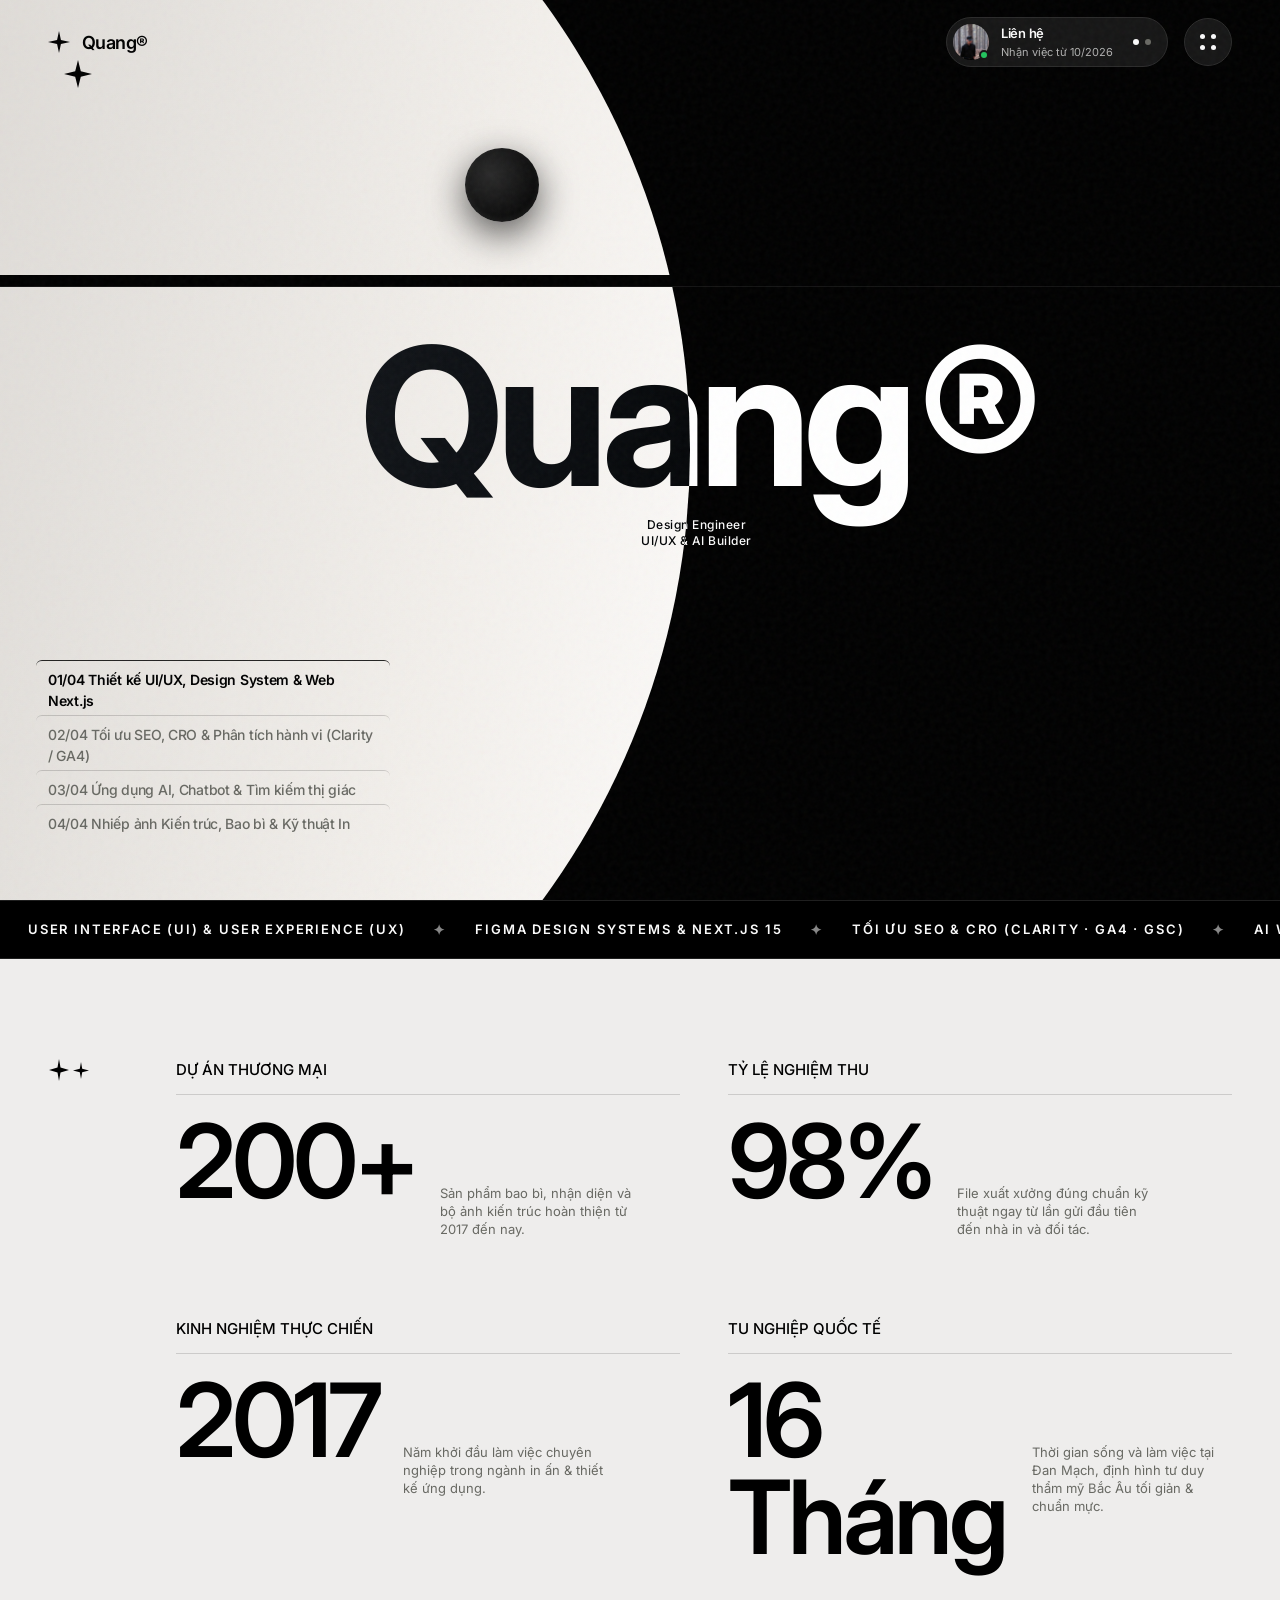
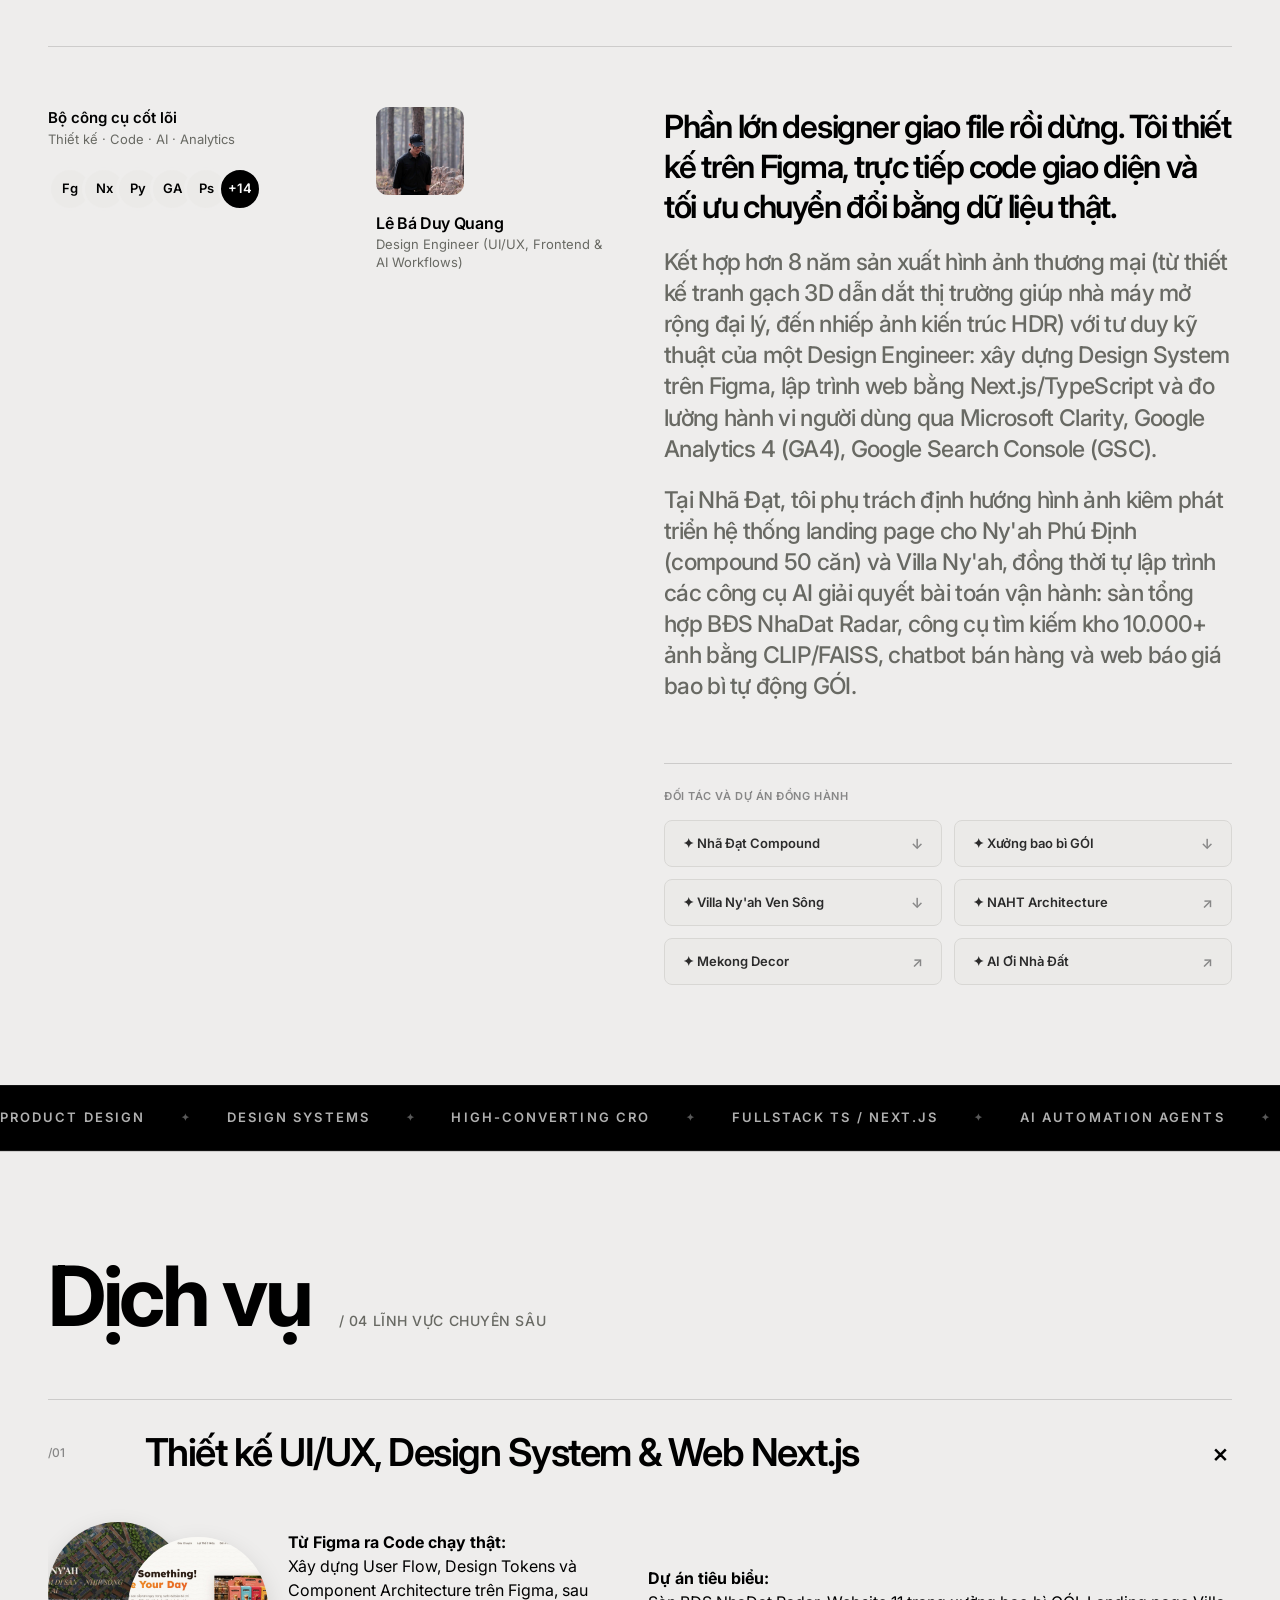
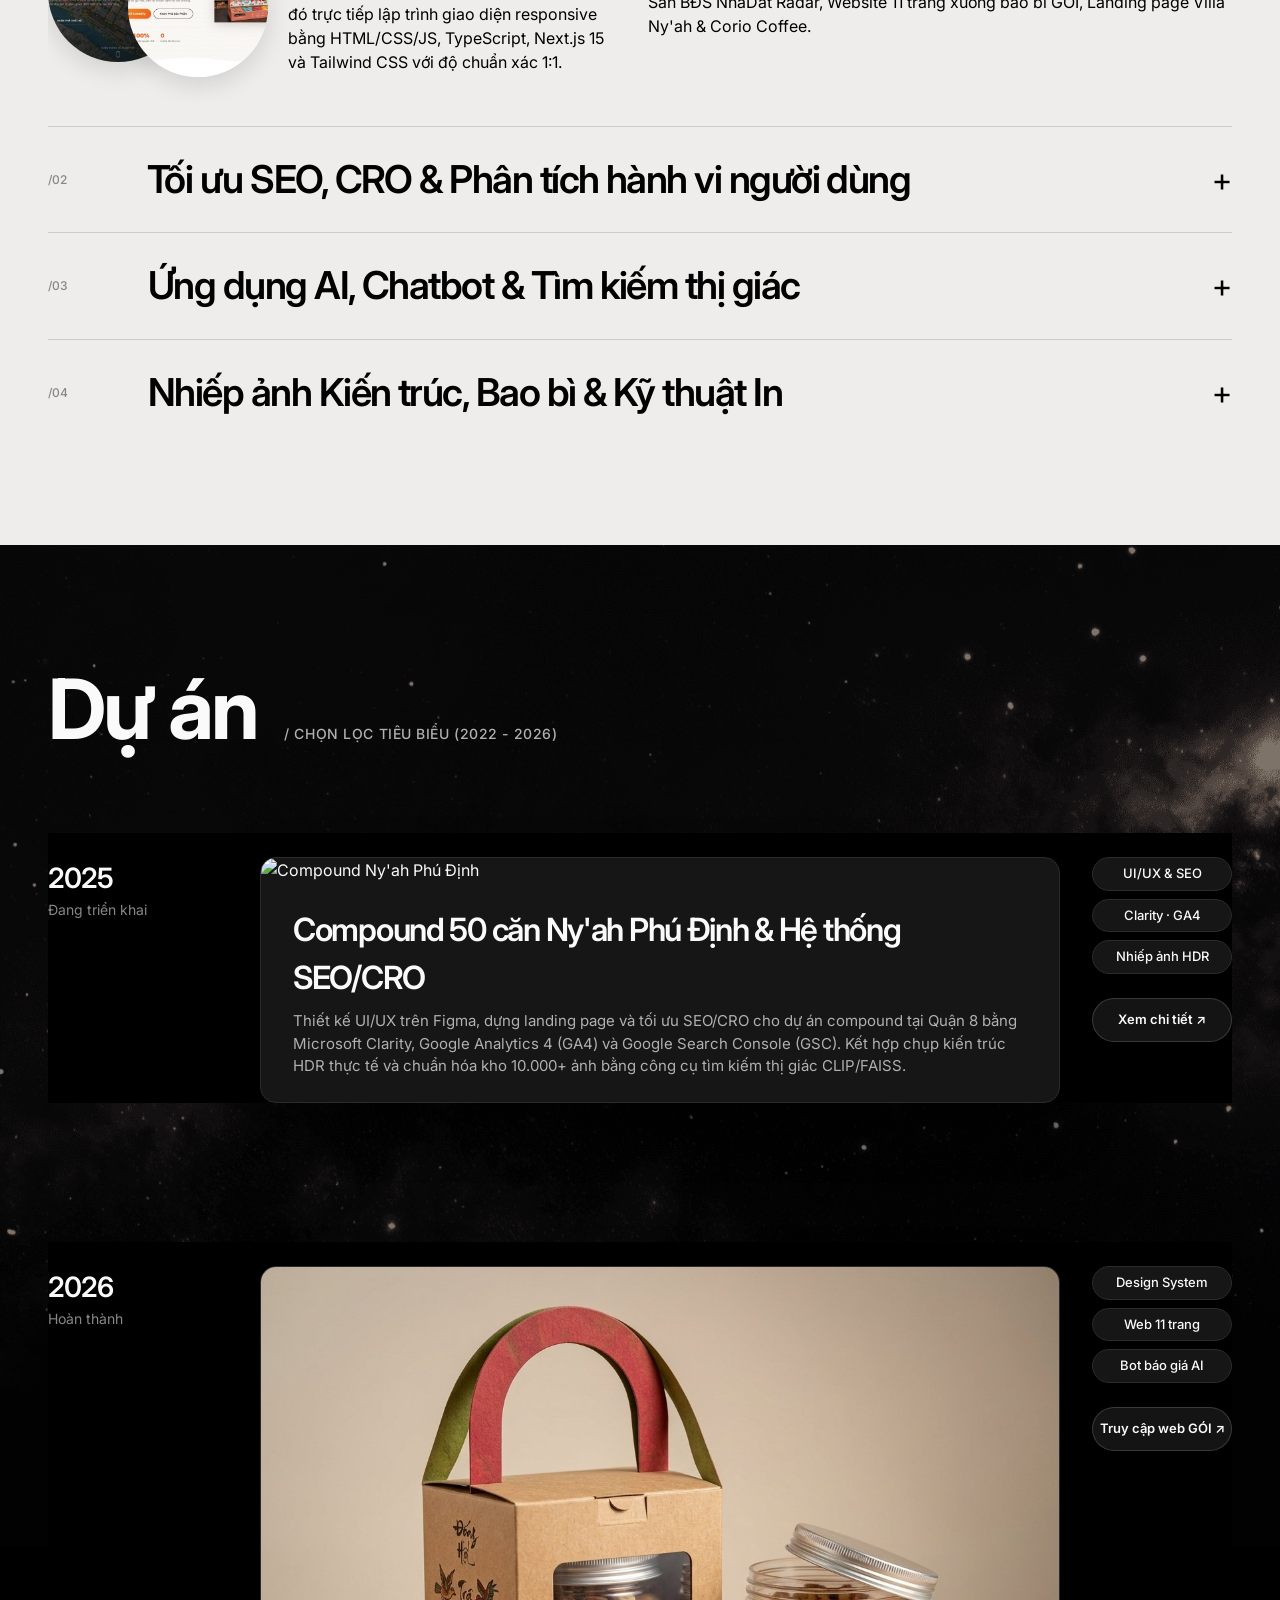
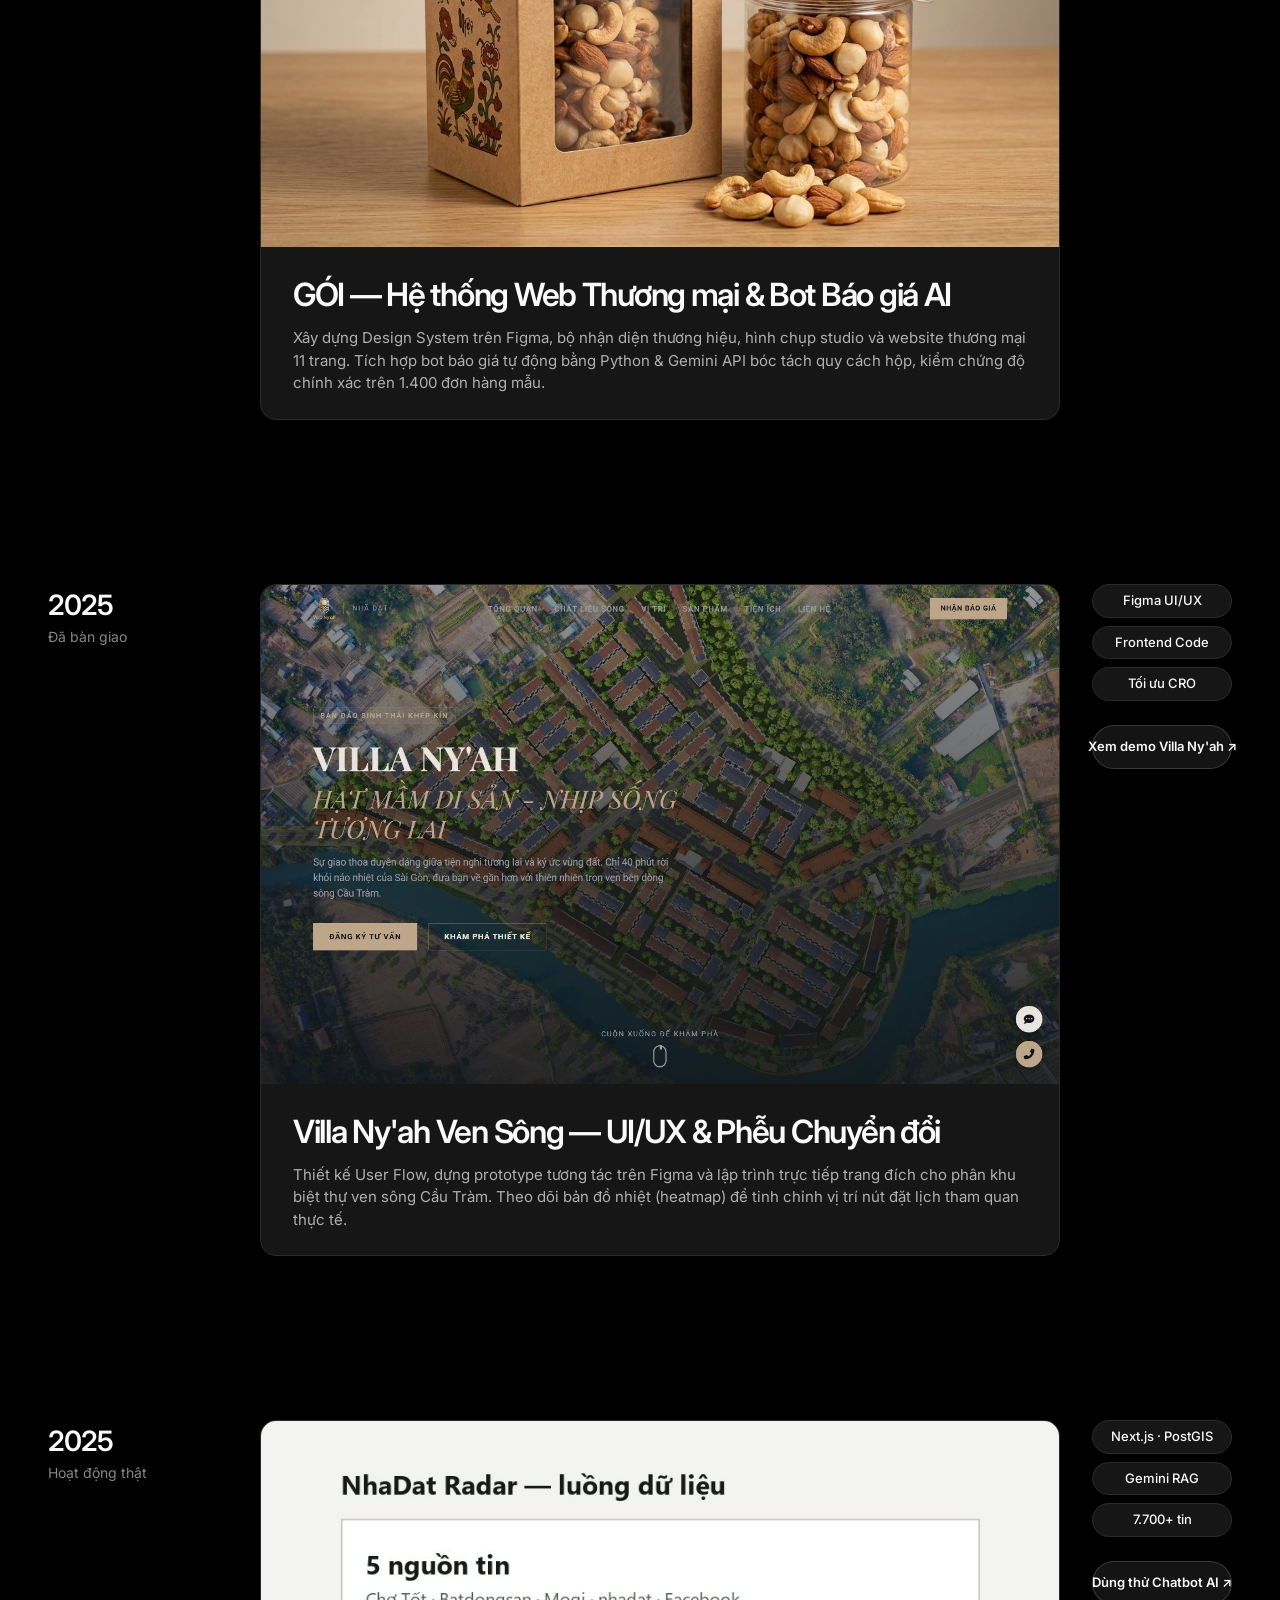
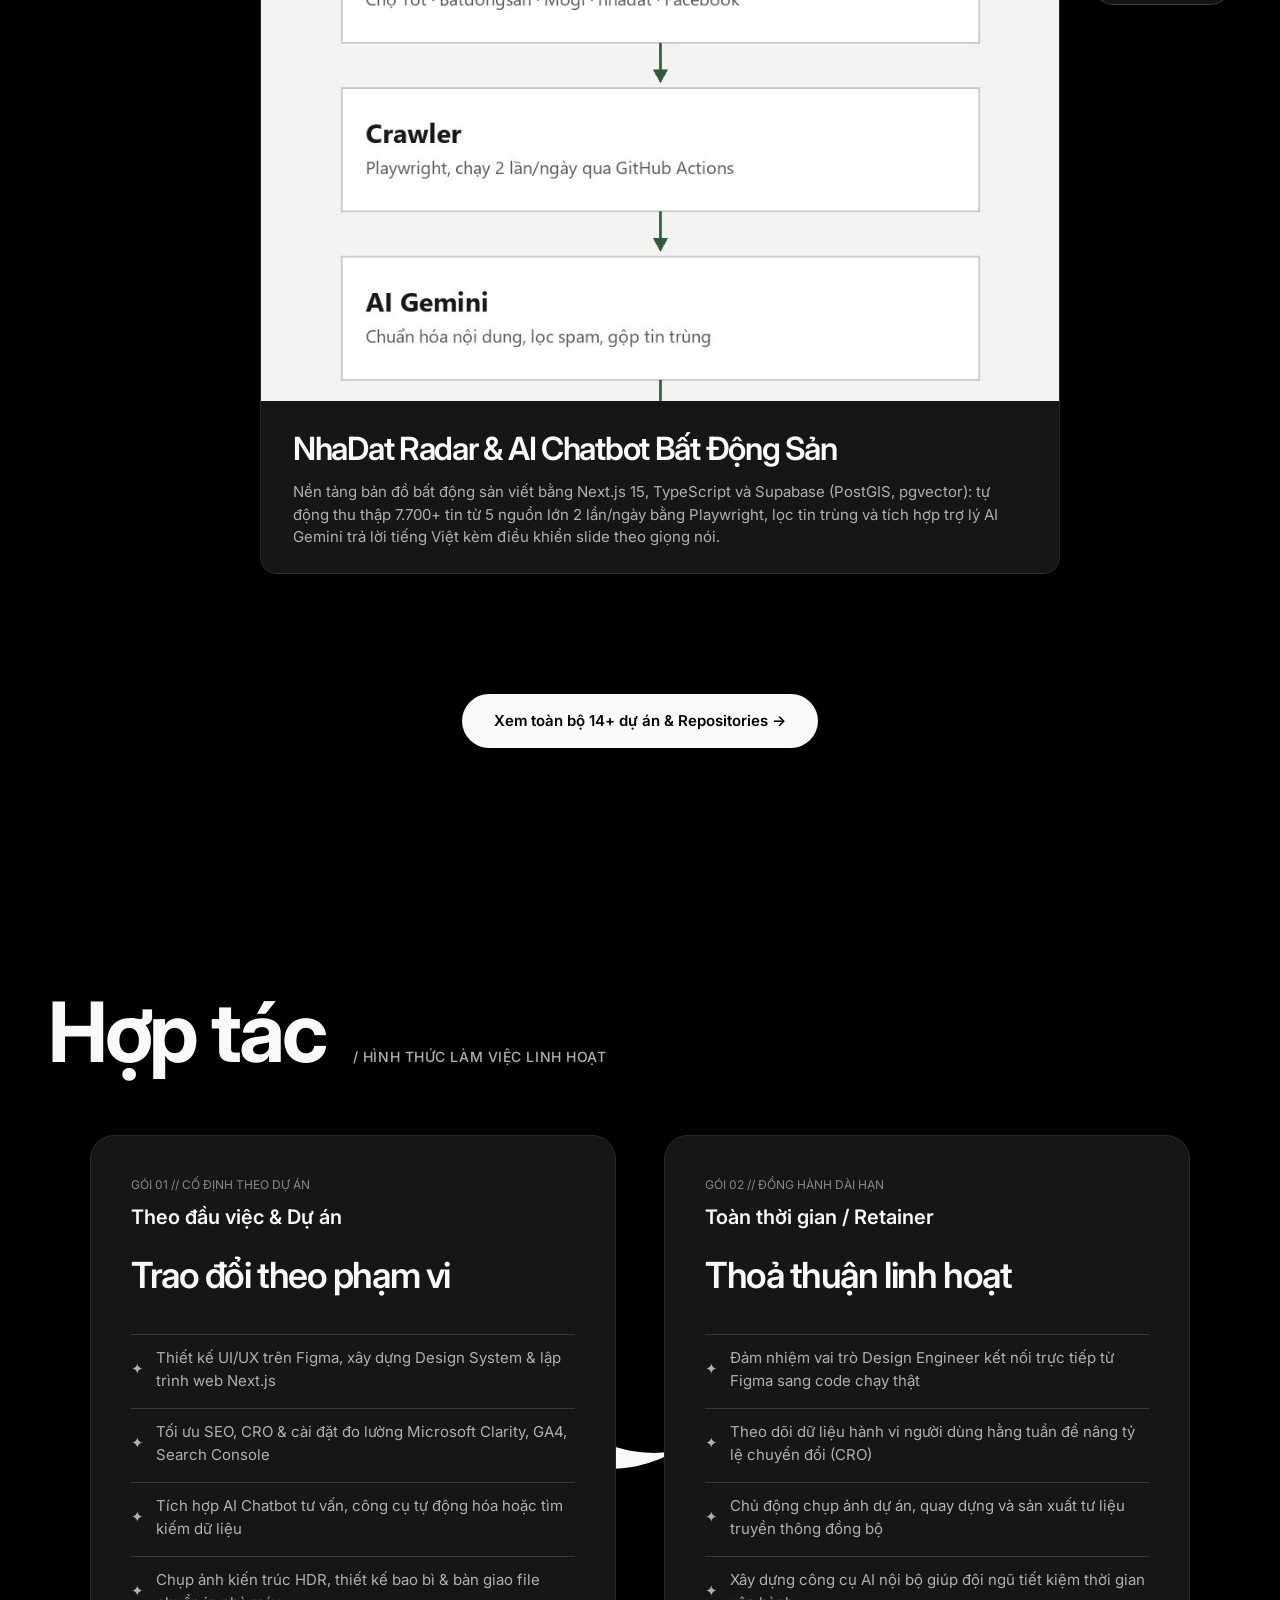
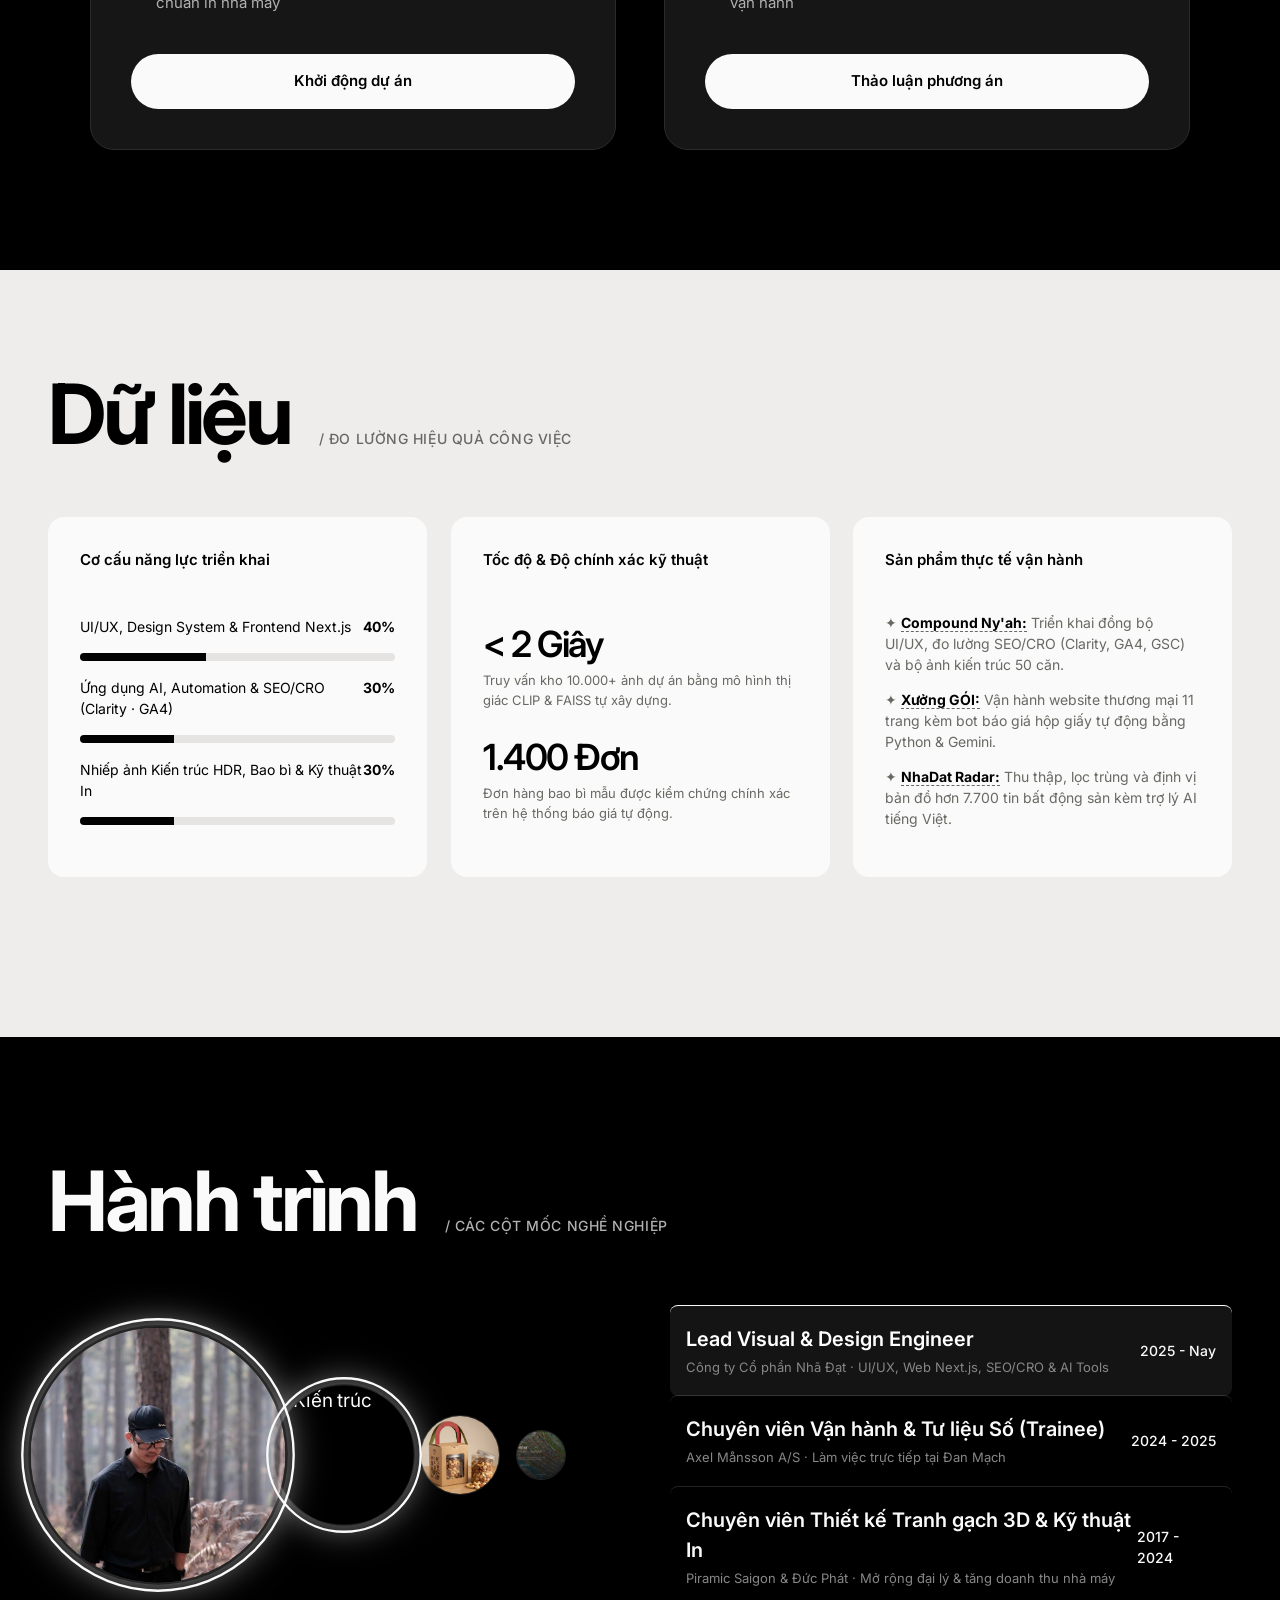
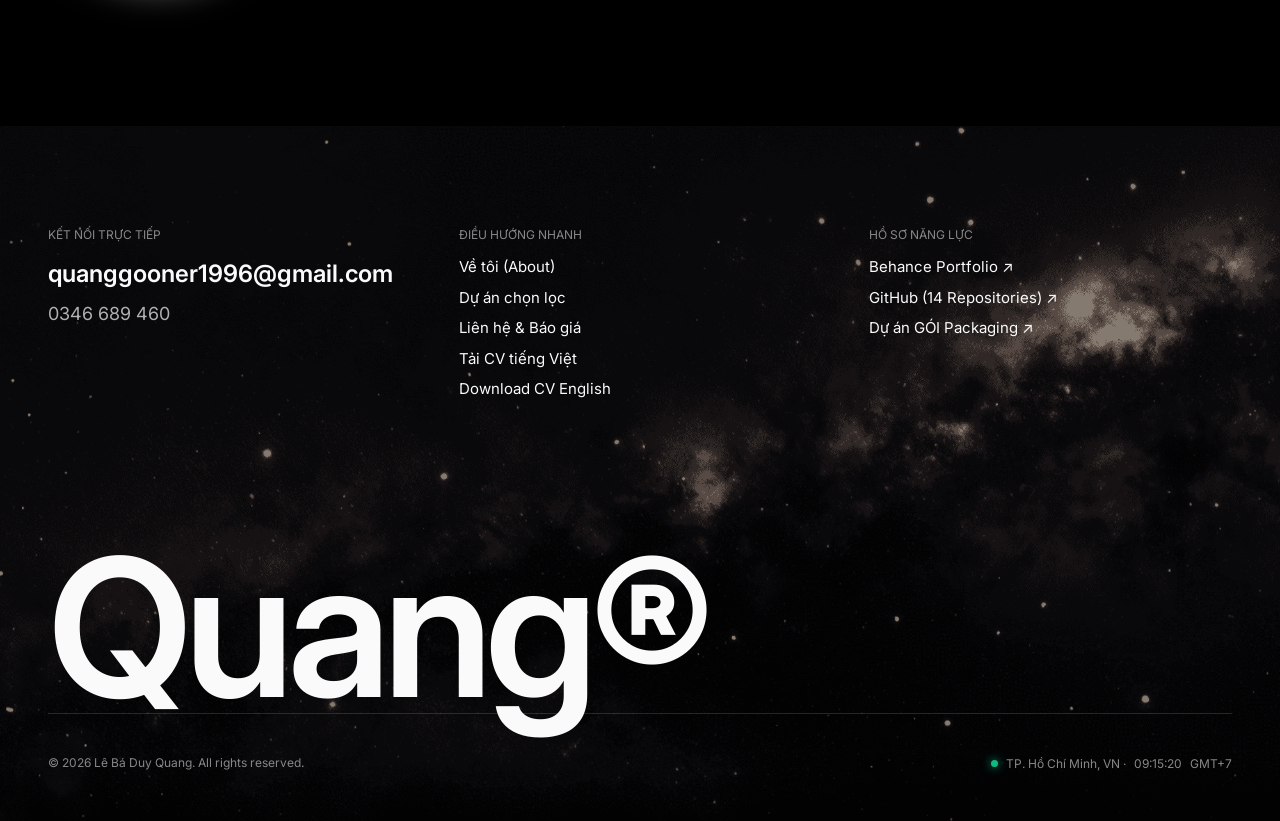
==== commit 34346ee0: "Rebuild portfolio pages (index, about, projects, contact) to align with Design Engineer positioning," ====
--- a/index.html
+++ b/index.html
@@ -3,15 +3,15 @@
 <head>
   <meta charset="UTF-8">
   <meta name="viewport" content="width=device-width, initial-scale=1.0">
-  <title>Lê Bá Duy Quang® · Designer &amp; Photographer, TP.HCM</title>
-  <meta name="description" content="Lê Bá Duy Quang · Thiết kế nhận diện, UX/UI, ảnh kiến trúc nội thất và giải pháp AI thực chiến tại TP.HCM.">
+  <title>Lê Bá Duy Quang® · Design Engineer (UI/UX, Frontend &amp; AI Workflows)</title>
+  <meta name="description" content="Lê Bá Duy Quang · Design Engineer kết hợp thiết kế hệ thống UI/UX trên Figma, lập trình giao diện Next.js/TypeScript, quy trình AI, tối ưu SEO/CRO và sản xuất hình ảnh tại TP.HCM.">
   <meta name="author" content="Lê Bá Duy Quang">
   <meta name="theme-color" content="#000000">
 
   <!-- Open Graph -->
   <meta property="og:type" content="website">
-  <meta property="og:title" content="Lê Bá Duy Quang® · Designer &amp; Photographer">
-  <meta property="og:description" content="Thiết kế thương hiệu, UX/UI, ảnh kiến trúc và giải pháp AI thực tế tại TP.HCM.">
+  <meta property="og:title" content="Lê Bá Duy Quang® · Design Engineer (UI/UX, Frontend &amp; AI Workflows)">
+  <meta property="og:description" content="Thiết kế hệ thống UI/UX (Figma), lập trình web thực tế (Next.js/TypeScript), công cụ AI, tối ưu SEO/CRO và sản xuất hình ảnh chuẩn xác.">
   <meta property="og:image" content="media/nyah-photo-1.jpg">
   <meta property="og:locale" content="vi_VN">
 
@@ -72,6 +72,10 @@
       <a href="#top" class="header-brand">Quang®</a>
     </div>
 
+    <div class="header-center">
+      <span>Không gian sáng tạo &amp; Giải pháp AI</span>
+    </div>
+
 
 
     <div class="header-right">
@@ -125,9 +129,6 @@
     <!-- Satellite Accent Orb & Revolving Moon (Astra 1:1) -->
     <div class="hero-satellite-wrap">
       <div class="hero-satellite-orb"></div>
-      <div class="hero-satellite-orbit-track">
-        <div class="hero-satellite-mini"></div>
-      </div>
     </div>
 
     <!-- Authentic Full-Width Clean Minimal Seam Bar -->
@@ -137,36 +138,30 @@
     <div class="hero-title-wrap">
       <h1 class="hero-display-title"><span class="hero-name">Quang</span><span class="hero-reg">®</span></h1>
       <div class="hero-brand-descriptor">
-        <div>Full-service</div>
-        <div>Creative Specialist</div>
-      </div>
-    </div>
-
-    <!-- Astra 1:1 Cosmic Slogan (Right Side on Dark Space - No overflow) -->
-    <div class="hero-slogan-block">
-      <div>Không gian sáng tạo &amp;</div>
-      <div>Giải pháp AI thực chiến</div>
+        <div>Design Engineer</div>
+        <div>UI/UX &amp; AI Builder</div>
+      </div>
     </div>
 
 
 
     <!-- Hero Service Step Items (Bottom Left on Planet Sphere) -->
     <div class="hero-services-list">
-      <div class="hero-service-item active" role="button" tabindex="0" aria-label="01/04 Thiết kế thương hiệu &amp; Bao bì">
-        <span>01/04 Thiết kế thương hiệu &amp; Bao bì</span>
-        <span class="hero-service-dash">—</span>
-      </div>
-      <div class="hero-service-item" role="button" tabindex="0" aria-label="02/04 Giao diện UX/UI &amp; Prototype">
-        <span>02/04 Giao diện UX/UI &amp; Prototype</span>
-        <span class="hero-service-dash">—</span>
-      </div>
-      <div class="hero-service-item" role="button" tabindex="0" aria-label="03/04 Nhiếp ảnh kiến trúc &amp; Nội thất">
-        <span>03/04 Nhiếp ảnh kiến trúc &amp; Nội thất</span>
-        <span class="hero-service-dash">—</span>
-      </div>
-      <div class="hero-service-item" role="button" tabindex="0" aria-label="04/04 Giải pháp AI &amp; Sàn dữ liệu">
-        <span>04/04 Giải pháp AI &amp; Sàn dữ liệu</span>
-        <span class="hero-service-dash">—</span>
+      <div class="hero-service-item active" role="button" tabindex="0" aria-label="01/04 Thiết kế UI/UX, Design System &amp; Web Next.js">
+        <span>01/04 Thiết kế UI/UX, Design System &amp; Web Next.js</span>
+        
+      </div>
+      <div class="hero-service-item" role="button" tabindex="0" aria-label="02/04 Tối ưu SEO, CRO &amp; Phân tích hành vi (Clarity / GA4)">
+        <span>02/04 Tối ưu SEO, CRO &amp; Phân tích hành vi (Clarity / GA4)</span>
+        
+      </div>
+      <div class="hero-service-item" role="button" tabindex="0" aria-label="03/04 Ứng dụng AI, Chatbot &amp; Tìm kiếm thị giác">
+        <span>03/04 Ứng dụng AI, Chatbot &amp; Tìm kiếm thị giác</span>
+        
+      </div>
+      <div class="hero-service-item" role="button" tabindex="0" aria-label="04/04 Nhiếp ảnh Kiến trúc, Bao bì &amp; Kỹ thuật In">
+        <span>04/04 Nhiếp ảnh Kiến trúc, Bao bì &amp; Kỹ thuật In</span>
+        
       </div>
     </div>
   </section>
@@ -177,19 +172,19 @@
   <div class="astra-ticker-wrap" aria-hidden="true">
     <div class="astra-ticker-track">
       <div class="astra-ticker-item">
-        <span>Thiết kế thương hiệu</span><span class="star">✦</span>
-        <span>Ấn phẩm in chuẩn nhà máy</span><span class="star">✦</span>
-        <span>UX/UI &amp; Prototype chạy thật</span><span class="star">✦</span>
-        <span>Nhiếp ảnh kiến trúc &amp; Nội thất HDR</span><span class="star">✦</span>
-        <span>Ứng dụng AI &amp; Hệ thống tự động hóa</span><span class="star">✦</span>
+        <span>User Interface (UI) &amp; User Experience (UX)</span><span class="star">✦</span>
+        <span>Figma Design Systems &amp; Next.js 15</span><span class="star">✦</span>
+        <span>Tối ưu SEO &amp; CRO (Clarity · GA4 · GSC)</span><span class="star">✦</span>
+        <span>AI Workflows &amp; Semantic Search (CLIP / FAISS)</span><span class="star">✦</span>
+        <span>Nhiếp ảnh Kiến trúc HDR &amp; Kỹ thuật In</span><span class="star">✦</span>
         <span>Lê Bá Duy Quang® · TP.HCM</span><span class="star">✦</span>
       </div>
       <div class="astra-ticker-item">
-        <span>Thiết kế thương hiệu</span><span class="star">✦</span>
-        <span>Ấn phẩm in chuẩn nhà máy</span><span class="star">✦</span>
-        <span>UX/UI &amp; Prototype chạy thật</span><span class="star">✦</span>
-        <span>Nhiếp ảnh kiến trúc &amp; Nội thất HDR</span><span class="star">✦</span>
-        <span>Ứng dụng AI &amp; Hệ thống tự động hóa</span><span class="star">✦</span>
+        <span>User Interface (UI) &amp; User Experience (UX)</span><span class="star">✦</span>
+        <span>Figma Design Systems &amp; Next.js 15</span><span class="star">✦</span>
+        <span>Tối ưu SEO &amp; CRO (Clarity · GA4 · GSC)</span><span class="star">✦</span>
+        <span>AI Workflows &amp; Semantic Search (CLIP / FAISS)</span><span class="star">✦</span>
+        <span>Nhiếp ảnh Kiến trúc HDR &amp; Kỹ thuật In</span><span class="star">✦</span>
         <span>Lê Bá Duy Quang® · TP.HCM</span><span class="star">✦</span>
       </div>
     </div>
@@ -250,23 +245,23 @@
       <div class="founder-editorial-row">
         <!-- Tools Stack Badges -->
         <div class="tools-stack-block">
-          <div class="tools-stack-title">Bộ công cụ chính</div>
-          <div class="tools-stack-sub">Làm chủ từ tiền kỳ đến hoàn thiện</div>
+          <div class="tools-stack-title">Bộ công cụ cốt lõi</div>
+          <div class="tools-stack-sub">Thiết kế · Code · AI · Analytics</div>
           <div class="tools-badges-cluster">
-            <div class="tool-badge" title="Adobe Photoshop (Chỉnh sửa ảnh chuyên nghiệp &amp; Mockup)">Ps</div>
-            <div class="tool-badge" title="Adobe Illustrator (Thiết kế vector &amp; Bao bì in chuẩn)">Ai</div>
-            <div class="tool-badge" title="Adobe Lightroom (Cân bằng sáng HDR &amp; Hậu kỳ màu sắc)">Lr</div>
-            <div class="tool-badge" title="Figma (Design System &amp; Prototype UI/UX)">Fg</div>
-            <div class="tool-badge" title="Adobe Premiere Pro (Dựng phim &amp; Video kiến trúc)">Pr</div>
-            <div class="tool-badge dark tool-badge-more" role="button" tabindex="0" title="Bấm để xem thêm 14 công cụ chuyên sâu" id="toolBadgeMore">+14</div>
+            <div class="tool-badge" title="Figma (Design Systems, Tokens, Auto-layout &amp; Prototyping)">Fg</div>
+            <div class="tool-badge" title="Next.js 15 &amp; TypeScript (Production Frontend Engineering)">Nx</div>
+            <div class="tool-badge" title="Python &amp; AI Pipelines (CLIP, FAISS, Gemini API, ComfyUI)">Py</div>
+            <div class="tool-badge" title="SEO &amp; Analytics (Microsoft Clarity, Google Analytics 4, Search Console)">GA</div>
+            <div class="tool-badge" title="Adobe Photoshop &amp; Lightroom (HDR Retouching &amp; Print Color)">Ps</div>
+            <div class="tool-badge dark tool-badge-more" role="button" tabindex="0" title="Bấm để xem thêm 14 công nghệ chuyên sâu" id="toolBadgeMore">+14</div>
           </div>
           <div class="tools-popover" id="toolsPopover" aria-hidden="true">
             <div class="tools-popover-title">14 Công nghệ &amp; Công cụ chuyên sâu:</div>
             <div class="tools-popover-tags">
-              <span>Next.js</span><span>TypeScript</span><span>Tailwind CSS</span><span>Python</span>
-              <span>Gemini API</span><span>GSAP</span><span>Cinema 4D</span><span>After Effects</span>
-              <span>PostGIS</span><span>Docker</span><span>Git/GitHub</span><span>Vercel</span>
-              <span>Netlify</span><span>Behance</span>
+              <span>TypeScript</span><span>Tailwind CSS</span><span>Supabase / PostGIS</span><span>pgvector / FAISS</span>
+              <span>Microsoft Clarity</span><span>Search Console (GSC)</span><span>Gemini / Claude API</span><span>ComfyUI</span>
+              <span>Flow (Veo) / Seedance</span><span>Illustrator</span><span>InDesign</span><span>Premiere Pro</span>
+              <span>Playwright</span><span>Vercel / Git</span>
             </div>
           </div>
         </div>
@@ -275,14 +270,14 @@
         <div class="founder-bio-card">
           <img src="media/portrait.jpg" alt="Lê Bá Duy Quang" class="founder-portrait-img">
           <div class="founder-name">Lê Bá Duy Quang</div>
-          <div class="founder-role">Designer, Photographer &amp; AI Builder tại TP.HCM</div>
+          <div class="founder-role">Design Engineer (UI/UX, Frontend &amp; AI Workflows)</div>
         </div>
 
         <!-- Editorial Thesis -->
         <div class="editorial-statement-block">
-          <h2 class="statement-main">Phần lớn designer giao file rồi dừng. Tôi giao thứ chạy được.</h2>
-          <p class="statement-muted">Tám năm làm thương mại: nhận diện, ấn phẩm in, social và ảnh kiến trúc do chính tôi bấm máy. Tự chủ ảnh nguồn nên chiến dịch cần là có ngay trong ngày, không phải chờ bên thứ ba hay mua stock.</p>
-          <p class="statement-muted">Hiện tôi phụ trách toàn bộ phần nhìn cho Ny'ah Phú Định và Villa Ny'ah tại Nhã Đạt. Song song đó, tôi ứng dụng AI để xây dựng các sản phẩm thực tế: sàn tin bất động sản Nhà Đất Radar, chatbot tư vấn tự động, web xưởng in bao bì GÓI.</p>
+          <h2 class="statement-main">Phần lớn designer giao file rồi dừng. Tôi thiết kế trên Figma, trực tiếp code giao diện và tối ưu chuyển đổi bằng dữ liệu thật.</h2>
+          <p class="statement-muted">Kết hợp hơn 8 năm sản xuất hình ảnh thương mại (từ thiết kế tranh gạch 3D dẫn dắt thị trường giúp nhà máy mở rộng đại lý, đến nhiếp ảnh kiến trúc HDR) với tư duy kỹ thuật của một Design Engineer: xây dựng Design System trên Figma, lập trình web bằng Next.js/TypeScript và đo lường hành vi người dùng qua Microsoft Clarity, Google Analytics 4 (GA4), Google Search Console (GSC).</p>
+          <p class="statement-muted">Tại Nhã Đạt, tôi phụ trách định hướng hình ảnh kiêm phát triển hệ thống landing page cho Ny'ah Phú Định (compound 50 căn) và Villa Ny'ah, đồng thời tự lập trình các công cụ AI giải quyết bài toán vận hành: sàn tổng hợp BĐS NhaDat Radar, công cụ tìm kiếm kho 10.000+ ảnh bằng CLIP/FAISS, chatbot bán hàng và web báo giá bao bì tự động GÓI.</p>
 
           <!-- Brand Partners Strip -->
           <div class="brand-partners-strip">
@@ -356,7 +351,7 @@
           <div class="accordion-header">
             <div class="accordion-left">
               <span class="accordion-num">/01</span>
-              <h3 class="accordion-title">Thiết kế thương hiệu &amp; Ấn phẩm in</h3>
+              <h3 class="accordion-title">Thiết kế UI/UX, Design System &amp; Web Next.js</h3>
             </div>
             <div class="accordion-right">
               <span class="accordion-plus">+</span>
@@ -365,16 +360,16 @@
           <div class="accordion-body">
             <div class="accordion-content-grid">
               <div class="accordion-images-overlap">
-                <img src="media/goi-1.jpg" alt="Bao bì GÓI" class="accordion-overlap-img">
-                <img src="media/goi-2.jpg" alt="Mẫu hộp in" class="accordion-overlap-img">
+                <img src="media/shot-nyah-landing.jpg" alt="Villa Ny'ah Landing Page" class="accordion-overlap-img">
+                <img src="media/shot-corio-coffee.jpg" alt="Corio Coffee Landing Page" class="accordion-overlap-img">
               </div>
               <div>
-                <strong>Bộ nhận diện hoàn chỉnh:</strong>
-                <p>Brochure, bảng giá dự án, sales gallery, standee và hộp sản phẩm. Am hiểu sâu về profile màu CMYK, khuôn bế và chất liệu giấy giúp file xuất xưởng không bao giờ bị lệch khi lên máy in.</p>
+                <strong>Từ Figma ra Code chạy thật:</strong>
+                <p>Xây dựng User Flow, Design Tokens và Component Architecture trên Figma, sau đó trực tiếp lập trình giao diện responsive bằng HTML/CSS/JS, TypeScript, Next.js 15 và Tailwind CSS với độ chuẩn xác 1:1.</p>
               </div>
               <div>
-                <strong>Khách hàng tiêu biểu:</strong>
-                <p>Nhã Đạt Compound, Xưởng in GÓI, NAHT Brand.</p>
+                <strong>Dự án tiêu biểu:</strong>
+                <p>Sàn BĐS NhaDat Radar, Website 11 trang xưởng bao bì GÓI, Landing page Villa Ny'ah &amp; Corio Coffee.</p>
               </div>
             </div>
           </div>
@@ -385,7 +380,7 @@
           <div class="accordion-header">
             <div class="accordion-left">
               <span class="accordion-num">/02</span>
-              <h3 class="accordion-title">Giao diện UX/UI &amp; Prototype chạy thật</h3>
+              <h3 class="accordion-title">Tối ưu SEO, CRO &amp; Phân tích hành vi người dùng</h3>
             </div>
             <div class="accordion-right">
               <span class="accordion-plus">+</span>
@@ -394,16 +389,16 @@
           <div class="accordion-body">
             <div class="accordion-content-grid">
               <div class="accordion-images-overlap">
-                <img src="media/shot-nyah-landing.jpg" alt="Villa Ny'ah Landing Page" class="accordion-overlap-img">
-                <img src="media/shot-nha-dat-chatbot.jpg" alt="NhaDat Chatbot" class="accordion-overlap-img">
+                <img src="media/nyah-landing-1.jpg" alt="Chiến dịch Ny'ah Phú Định" class="accordion-overlap-img">
+                <img src="media/shot-nyah-landing.jpg" alt="Phễu chuyển đổi Villa Ny'ah" class="accordion-overlap-img">
               </div>
               <div>
-                <strong>Quy trình số tinh gọn:</strong>
-                <p>Khởi đầu từ khung dây wireframe, xây dựng Design System đồng bộ trên Figma rồi chuyển đổi thành giao diện web chạy thực tế với tốc độ tải trang tối ưu.</p>
+                <strong>Thiết kế dựa trên dữ liệu thực tế:</strong>
+                <p>Theo dõi bản đồ nhiệt (heatmap), băng ghi phiên thao tác (session recording) và hiệu suất từ khóa tìm kiếm bằng Microsoft Clarity, Google Analytics 4 (GA4) và Google Search Console (GSC) để gỡ điểm nghẽn trải nghiệm và nâng tỷ lệ chuyển đổi (CRO).</p>
               </div>
               <div>
-                <strong>Dự án đã triển khai:</strong>
-                <p>Landing page Villa Ny'ah, Web thương mại GÓI Packaging 11 trang.</p>
+                <strong>Ứng dụng thực chiến:</strong>
+                <p>Hệ thống trang đích chiến dịch mở bán dự án Ny'ah Phú Định và Villa Ny'ah tại Nhã Đạt.</p>
               </div>
             </div>
           </div>
@@ -414,7 +409,7 @@
           <div class="accordion-header">
             <div class="accordion-left">
               <span class="accordion-num">/03</span>
-              <h3 class="accordion-title">Nhiếp ảnh kiến trúc &amp; Nội thất</h3>
+              <h3 class="accordion-title">Ứng dụng AI, Chatbot &amp; Tìm kiếm thị giác</h3>
             </div>
             <div class="accordion-right">
               <span class="accordion-plus">+</span>
@@ -423,16 +418,16 @@
           <div class="accordion-body">
             <div class="accordion-content-grid">
               <div class="accordion-images-overlap">
-                <img src="media/nyah-photo-1.jpg" alt="Ngoại thất compound" class="accordion-overlap-img">
-                <img src="media/nyah-photo-2.jpg" alt="Nội thất hoàn thiện" class="accordion-overlap-img">
+                <img src="media/shot-nha-dat-chatbot.jpg" alt="Chatbot Bất động sản" class="accordion-overlap-img">
+                <img src="media/thumb/radar-diagram.jpg" alt="Kiến trúc dữ liệu NhaDat Radar" class="accordion-overlap-img">
               </div>
               <div>
-                <strong>Bấm máy &amp; Hậu kỳ chuyên nghiệp:</strong>
-                <p>Cân bằng ánh sáng cửa sổ (HDR bracketing), nắn thẳng phối cảnh kiến trúc, dọn dẹp vật thể thừa và thay mây trời nghệ thuật để tôn trọn giá trị công trình.</p>
+                <strong>Giải quyết điểm nghẽn vận hành bằng AI:</strong>
+                <p>Tích hợp Gemini/Claude API, tìm kiếm vector (pgvector, FAISS) và mô hình thị giác (CLIP, YOLO, RF-DETR, ComfyUI) để xây dựng chatbot bán hàng, công cụ tìm ảnh theo ngữ cảnh trên kho 10.000+ file và bot tính giá in tự động.</p>
               </div>
               <div>
-                <strong>Ứng dụng:</strong>
-                <p>Bộ ảnh bàn giao cho sales gallery, tài liệu bán hàng và hồ sơ kiến trúc.</p>
+                <strong>Sản phẩm vận hành:</strong>
+                <p>NhaDat Radar (5 nguồn tin/ngày), Tìm Hình Quang (CLIP/FAISS), Bot báo giá GÓI (kiểm chứng 1.400 đơn mẫu).</p>
               </div>
             </div>
           </div>
@@ -443,7 +438,7 @@
           <div class="accordion-header">
             <div class="accordion-left">
               <span class="accordion-num">/04</span>
-              <h3 class="accordion-title">Sản phẩm AI &amp; Nền tảng dữ liệu</h3>
+              <h3 class="accordion-title">Nhiếp ảnh Kiến trúc, Bao bì &amp; Kỹ thuật In</h3>
             </div>
             <div class="accordion-right">
               <span class="accordion-plus">+</span>
@@ -452,16 +447,16 @@
           <div class="accordion-body">
             <div class="accordion-content-grid">
               <div class="accordion-images-overlap">
-                <img src="media/shot-nha-dat-chatbot.jpg" alt="Chatbot Bất động sản" class="accordion-overlap-img">
-                <img src="media/shot-nyah-landing.jpg" alt="NhaDat Radar" class="accordion-overlap-img">
+                <img src="media/nyah-photo-3.jpg" alt="Kiến trúc Ny'ah Phú Định" class="accordion-overlap-img">
+                <img src="media/goi-1.jpg" alt="Bao bì thương mại GÓI" class="accordion-overlap-img">
               </div>
               <div>
-                <strong>Giải pháp tự động hóa:</strong>
-                <p>Kết hợp mô hình ngôn ngữ lớn để tạo chatbot tư vấn bất động sản bằng tiếng Việt tự nhiên, hệ thống bot tự động đọc thông số hộp và tính giá in ấn tức thì.</p>
+                <strong>Chuẩn xác từ ống kính đến máy in:</strong>
+                <p>Trực tiếp chụp ảnh kiến trúc/nội thất HDR, dựng phim và thiết kế bao bì, khuôn bế, tranh gạch 3D khổ lớn. Hơn 8 năm kiểm soát tách màu và ICC profile công nghiệp giúp thành phẩm in ra khớp 1:1 với thiết kế.</p>
               </div>
               <div>
-                <strong>Sản phẩm trực tiếp:</strong>
-                <p>NhaDat Radar với hơn 7.700 tin tức làm mới liên tục mỗi ngày.</p>
+                <strong>Kinh nghiệm thực tế:</strong>
+                <p>Compound 50 căn Ny'ah Phú Định, Xưởng bao bì GÓI, Piramic Saigon &amp; Đức Phát.</p>
               </div>
             </div>
           </div>
@@ -492,14 +487,14 @@
           <div class="timeline-card">
             <img src="media/nyah-photo-2.jpg" alt="Compound Ny'ah Phú Định" class="timeline-card-media" loading="lazy">
             <div class="timeline-card-meta">
-              <h3 class="timeline-card-title">Compound 50 căn Ny'ah Phú Định</h3>
-              <p class="timeline-card-desc">Quần thể compound tại Quận 8, TP.HCM. Chụp toàn bộ kiến trúc ngoại thất, nội thất căn mẫu, tiến độ thi công. Hậu kỳ kéo sáng cửa sổ, nắn phối cảnh chuẩn xác, dùng cho sales gallery và truyền thông bán hàng.</p>
+              <h3 class="timeline-card-title">Compound 50 căn Ny'ah Phú Định &amp; Hệ thống SEO/CRO</h3>
+              <p class="timeline-card-desc">Thiết kế UI/UX trên Figma, dựng landing page và tối ưu SEO/CRO cho dự án compound tại Quận 8 bằng Microsoft Clarity, Google Analytics 4 (GA4) và Google Search Console (GSC). Kết hợp chụp kiến trúc HDR thực tế và chuẩn hóa kho 10.000+ ảnh bằng công cụ tìm kiếm thị giác CLIP/FAISS.</p>
             </div>
           </div>
           <div class="timeline-roles-stack">
-            <div class="role-badge">Nhiếp ảnh</div>
-            <div class="role-badge">Hậu kỳ HDR</div>
-            <div class="role-badge">Ấn phẩm Sales</div>
+            <div class="role-badge">UI/UX &amp; SEO</div>
+            <div class="role-badge">Clarity · GA4</div>
+            <div class="role-badge">Nhiếp ảnh HDR</div>
             <a href="projects.html" class="timeline-view-link">Xem chi tiết ↗</a>
           </div>
         </article>
@@ -513,14 +508,14 @@
           <div class="timeline-card">
             <img src="media/goi-1.jpg" alt="Thương hiệu GÓI" class="timeline-card-media" loading="lazy">
             <div class="timeline-card-meta">
-              <h3 class="timeline-card-title">Gói nhận diện &amp; Web xưởng in bao bì</h3>
-              <p class="timeline-card-desc">Trọn bộ nhận diện thương hiệu, hình ảnh sản phẩm thực tế, mockup bao bì giấy và website thương mại 11 trang. Tích hợp bot tự động đọc quy cách hộp của khách hàng và tính toán báo giá chính xác.</p>
+              <h3 class="timeline-card-title">GÓI — Hệ thống Web Thương mại &amp; Bot Báo giá AI</h3>
+              <p class="timeline-card-desc">Xây dựng Design System trên Figma, bộ nhận diện thương hiệu, hình chụp studio và website thương mại 11 trang. Tích hợp bot báo giá tự động bằng Python &amp; Gemini API bóc tách quy cách hộp, kiểm chứng độ chính xác trên 1.400 đơn hàng mẫu.</p>
             </div>
           </div>
           <div class="timeline-roles-stack">
-            <div class="role-badge">Thương hiệu</div>
+            <div class="role-badge">Design System</div>
             <div class="role-badge">Web 11 trang</div>
-            <div class="role-badge">Bot báo giá</div>
+            <div class="role-badge">Bot báo giá AI</div>
             <a href="https://goi-v2.vercel.app" target="_blank" rel="noopener" class="timeline-view-link" title="Mở website xưởng in GÓI">Truy cập web GÓI ↗</a>
           </div>
         </article>
@@ -534,14 +529,14 @@
           <div class="timeline-card">
             <img src="media/shot-nyah-landing.jpg" alt="Landing page Villa Ny'ah" class="timeline-card-media" loading="lazy">
             <div class="timeline-card-meta">
-              <h3 class="timeline-card-title">Villa Ny'ah Ven Sông Cầu Tràm</h3>
-              <p class="timeline-card-desc">Trang đích cao cấp dành cho phân khu biệt thự ven sông. Bố cục hình ảnh khổ lớn sắc nét, thông tin quy hoạch và tiện ích được sắp xếp mạch lạc, tối ưu chuyển đổi khách hàng tiềm năng gửi yêu cầu tư vấn.</p>
+              <h3 class="timeline-card-title">Villa Ny'ah Ven Sông — UI/UX &amp; Phễu Chuyển đổi</h3>
+              <p class="timeline-card-desc">Thiết kế User Flow, dựng prototype tương tác trên Figma và lập trình trực tiếp trang đích cho phân khu biệt thự ven sông Cầu Tràm. Theo dõi bản đồ nhiệt (heatmap) để tinh chỉnh vị trí nút đặt lịch tham quan thực tế.</p>
             </div>
           </div>
           <div class="timeline-roles-stack">
-            <div class="role-badge">Giao diện UX/UI</div>
-            <div class="role-badge">Dựng trang</div>
-            <div class="role-badge">Phễu chuyển đổi</div>
+            <div class="role-badge">Figma UI/UX</div>
+            <div class="role-badge">Frontend Code</div>
+            <div class="role-badge">Tối ưu CRO</div>
             <a href="https://polite-hamster-cf3510.netlify.app/" target="_blank" rel="noopener" class="timeline-view-link" title="Xem bản demo Villa Ny'ah">Xem demo Villa Ny'ah ↗</a>
           </div>
         </article>
@@ -553,15 +548,15 @@
             <div class="timeline-year">Hoạt động thật</div>
           </div>
           <div class="timeline-card">
-            <img src="media/shot-nha-dat-chatbot.jpg" alt="Sàn tin NhaDat Radar" class="timeline-card-media" loading="lazy">
+            <img src="media/thumb/radar-diagram.jpg" alt="Sàn tin NhaDat Radar" class="timeline-card-media" loading="lazy">
             <div class="timeline-card-meta">
               <h3 class="timeline-card-title">NhaDat Radar &amp; AI Chatbot Bất Động Sản</h3>
-              <p class="timeline-card-desc">Sàn tin bất động sản vận hành thực tế: thu thập dữ liệu tự động 2 lượt mỗi ngày, bộ lọc tìm kiếm thông minh, hiển thị bản đồ trực quan kèm chatbot trả lời ngôn ngữ tự nhiên bằng tiếng Việt.</p>
+              <p class="timeline-card-desc">Nền tảng bản đồ bất động sản viết bằng Next.js 15, TypeScript và Supabase (PostGIS, pgvector): tự động thu thập 7.700+ tin từ 5 nguồn lớn 2 lần/ngày bằng Playwright, lọc tin trùng và tích hợp trợ lý AI Gemini trả lời tiếng Việt kèm điều khiển slide theo giọng nói.</p>
             </div>
           </div>
           <div class="timeline-roles-stack">
-            <div class="role-badge">Sản phẩm AI</div>
-            <div class="role-badge">UX/UI App</div>
+            <div class="role-badge">Next.js · PostGIS</div>
+            <div class="role-badge">Gemini RAG</div>
             <div class="role-badge">7.700+ tin</div>
             <a href="https://nha-dat-chatbot.vercel.app" target="_blank" rel="noopener" class="timeline-view-link" title="Dùng thử Chatbot NhaDat Radar">Dùng thử Chatbot AI ↗</a>
           </div>
@@ -597,10 +592,10 @@
           <h3 class="pricing-card-name">Theo đầu việc &amp; Dự án</h3>
           <div class="pricing-card-price">Trao đổi theo phạm vi</div>
           <div class="pricing-items-list">
-            <div class="pricing-item-row"><span>✦</span> Thiết kế trọn bộ nhận diện thương hiệu &amp; logo guideline</div>
-            <div class="pricing-item-row"><span>✦</span> Chụp ảnh kiến trúc, nội thất dự án hoàn thiện kèm hậu kỳ</div>
-            <div class="pricing-item-row"><span>✦</span> Dựng landing page hoặc website giới thiệu sản phẩm</div>
-            <div class="pricing-item-row"><span>✦</span> File bàn giao đúng chuẩn kỹ thuật, bảo hành chỉnh sửa</div>
+            <div class="pricing-item-row"><span>✦</span> Thiết kế UI/UX trên Figma, xây dựng Design System &amp; lập trình web Next.js</div>
+            <div class="pricing-item-row"><span>✦</span> Tối ưu SEO, CRO &amp; cài đặt đo lường Microsoft Clarity, GA4, Search Console</div>
+            <div class="pricing-item-row"><span>✦</span> Tích hợp AI Chatbot tư vấn, công cụ tự động hóa hoặc tìm kiếm dữ liệu</div>
+            <div class="pricing-item-row"><span>✦</span> Chụp ảnh kiến trúc HDR, thiết kế bao bì &amp; bàn giao file chuẩn in nhà máy</div>
           </div>
           <a href="contact.html" class="pricing-btn">Khởi động dự án</a>
         </div>
@@ -608,13 +603,13 @@
         <!-- Card 2 -->
         <div class="pricing-card">
           <span class="pricing-card-num">GÓI 02 // ĐỒNG HÀNH DÀI HẠN</span>
-          <h3 class="pricing-card-name">Đồng hành theo tháng (Retainer)</h3>
+          <h3 class="pricing-card-name">Toàn thời gian / Retainer</h3>
           <div class="pricing-card-price">Thoả thuận linh hoạt</div>
           <div class="pricing-items-list">
-            <div class="pricing-item-row"><span>✦</span> Phụ trách toàn bộ phần nhìn, ấn phẩm marketing &amp; social</div>
-            <div class="pricing-item-row"><span>✦</span> Định kỳ chụp ảnh thực tế tại công trình hoặc văn phòng</div>
-            <div class="pricing-item-row"><span>✦</span> Triển khai nhanh các ý tưởng landing page và tính năng mới</div>
-            <div class="pricing-item-row"><span>✦</span> Ưu tiên xử lý gấp trong vòng 24 giờ cho các chiến dịch</div>
+            <div class="pricing-item-row"><span>✦</span> Đảm nhiệm vai trò Design Engineer kết nối trực tiếp từ Figma sang code chạy thật</div>
+            <div class="pricing-item-row"><span>✦</span> Theo dõi dữ liệu hành vi người dùng hằng tuần để nâng tỷ lệ chuyển đổi (CRO)</div>
+            <div class="pricing-item-row"><span>✦</span> Chủ động chụp ảnh dự án, quay dựng và sản xuất tư liệu truyền thông đồng bộ</div>
+            <div class="pricing-item-row"><span>✦</span> Xây dựng công cụ AI nội bộ giúp đội ngũ tiết kiệm thời gian vận hành</div>
           </div>
           <a href="contact.html" class="pricing-btn">Thảo luận phương án</a>
         </div>
@@ -635,45 +630,45 @@
       <div class="dashboard-cards-grid">
         <!-- Card 1 -->
         <div class="dash-card">
-          <div class="dash-card-title">Cơ cấu dự án đã thực hiện</div>
+          <div class="dash-card-title">Cơ cấu năng lực triển khai</div>
           <div style="flex: 1; display: flex; flex-direction: column; justify-content: center; gap: 16px;">
             <div style="display: flex; justify-content: space-between; font-size: 14px;">
-              <span>Kiến trúc &amp; Bất động sản</span>
-              <strong>45%</strong>
+              <span>UI/UX, Design System &amp; Frontend Next.js</span>
+              <strong>40%</strong>
             </div>
             <div style="background: #E5E4E2; height: 8px; border-radius: 4px; overflow: hidden;">
-              <div style="background: #000; width: 45%; height: 100%;"></div>
+              <div style="background: #000; width: 40%; height: 100%;"></div>
             </div>
 
             <div style="display: flex; justify-content: space-between; font-size: 14px;">
-              <span>Thương hiệu, Bao bì &amp; In ấn</span>
-              <strong>35%</strong>
+              <span>Ứng dụng AI, Automation &amp; SEO/CRO (Clarity · GA4)</span>
+              <strong>30%</strong>
             </div>
             <div style="background: #E5E4E2; height: 8px; border-radius: 4px; overflow: hidden;">
-              <div style="background: #000; width: 35%; height: 100%;"></div>
+              <div style="background: #000; width: 30%; height: 100%;"></div>
             </div>
 
             <div style="display: flex; justify-content: space-between; font-size: 14px;">
-              <span>Giao diện số &amp; Ứng dụng AI</span>
-              <strong>20%</strong>
+              <span>Nhiếp ảnh Kiến trúc HDR, Bao bì &amp; Kỹ thuật In</span>
+              <strong>30%</strong>
             </div>
             <div style="background: #E5E4E2; height: 8px; border-radius: 4px; overflow: hidden;">
-              <div style="background: #000; width: 20%; height: 100%;"></div>
+              <div style="background: #000; width: 30%; height: 100%;"></div>
             </div>
           </div>
         </div>
 
         <!-- Card 2 -->
         <div class="dash-card">
-          <div class="dash-card-title">Tốc độ &amp; Khối lượng bàn giao</div>
+          <div class="dash-card-title">Tốc độ &amp; Độ chính xác kỹ thuật</div>
           <div style="flex: 1; display: flex; flex-direction: column; justify-content: center; gap: 20px;">
             <div>
-              <div style="font-size: 36px; font-weight: 600; letter-spacing: -0.04em;">24 Giờ</div>
-              <div style="font-size: 13px; color: var(--text-dark-muted);">Từ khi chụp hình thực tế đến lúc ra bộ ấn phẩm truyền thông.</div>
+              <div style="font-size: 36px; font-weight: 600; letter-spacing: -0.04em;">&lt; 2 Giây</div>
+              <div style="font-size: 13px; color: var(--text-dark-muted);">Truy vấn kho 10.000+ ảnh dự án bằng mô hình thị giác CLIP &amp; FAISS tự xây dựng.</div>
             </div>
             <div>
-              <div style="font-size: 36px; font-weight: 600; letter-spacing: -0.04em;">100%</div>
-              <div style="font-size: 13px; color: var(--text-dark-muted);">File in ấn đạt chuẩn kỹ thuật nhà máy sản xuất ngay lần đầu duyệt.</div>
+              <div style="font-size: 36px; font-weight: 600; letter-spacing: -0.04em;">1.400 Đơn</div>
+              <div style="font-size: 13px; color: var(--text-dark-muted);">Đơn hàng bao bì mẫu được kiểm chứng chính xác trên hệ thống báo giá tự động.</div>
             </div>
           </div>
         </div>
@@ -683,13 +678,13 @@
           <div class="dash-card-title">Sản phẩm thực tế vận hành</div>
           <div style="flex: 1; display: flex; flex-direction: column; justify-content: center; gap: 14px;">
             <div style="font-size: 14px; line-height: 1.5; color: var(--text-dark-muted);">
-              ✦ <a href="projects.html" class="dash-product-link" title="Xem chi tiết dự án Ny'ah"><strong>Compound Ny'ah:</strong></a> Bàn giao trọn vẹn hình ảnh cho chiến dịch mở bán 50 căn nhà phố cao cấp.
+              ✦ <a href="projects.html" class="dash-product-link" title="Xem chi tiết dự án Ny'ah"><strong>Compound Ny'ah:</strong></a> Triển khai đồng bộ UI/UX, đo lường SEO/CRO (Clarity, GA4, GSC) và bộ ảnh kiến trúc 50 căn.
             </div>
             <div style="font-size: 14px; line-height: 1.5; color: var(--text-dark-muted);">
-              ✦ <a href="https://goi-v2.vercel.app" target="_blank" rel="noopener" class="dash-product-link" title="Truy cập web thương mại GÓI"><strong>Xưởng GÓI:</strong></a> Vận hành website 11 trang và hệ thống tính giá bao bì tự động cho hàng trăm đơn hàng.
+              ✦ <a href="https://goi-v2.vercel.app" target="_blank" rel="noopener" class="dash-product-link" title="Truy cập web thương mại GÓI"><strong>Xưởng GÓI:</strong></a> Vận hành website thương mại 11 trang kèm bot báo giá hộp giấy tự động bằng Python &amp; Gemini.
             </div>
             <div style="font-size: 14px; line-height: 1.5; color: var(--text-dark-muted);">
-              ✦ <a href="https://nha-dat-chatbot.vercel.app" target="_blank" rel="noopener" class="dash-product-link" title="Dùng thử trực tiếp AI Chatbot"><strong>NhaDat Radar:</strong></a> Phân tích và quản lý hơn 7.700 dữ liệu tin tức thị trường tự động.
+              ✦ <a href="https://nha-dat-chatbot.vercel.app" target="_blank" rel="noopener" class="dash-product-link" title="Dùng thử trực tiếp AI Chatbot"><strong>NhaDat Radar:</strong></a> Thu thập, lọc trùng và định vị bản đồ hơn 7.700 tin bất động sản kèm trợ lý AI tiếng Việt.
             </div>
           </div>
         </div>
@@ -720,26 +715,26 @@
         <div class="stages-list">
           <div class="stage-item active">
             <div>
-              <div class="stage-name">Lead Visual &amp; Nhiếp ảnh kiến trúc</div>
-              <div style="font-size: 13px; color: var(--text-light-subtle); margin-top: 4px;">Công ty Cổ phần Nhã Đạt</div>
+              <div class="stage-name">Lead Visual &amp; Design Engineer</div>
+              <div style="font-size: 13px; color: var(--text-light-subtle); margin-top: 4px;">Công ty Cổ phần Nhã Đạt · UI/UX, Web Next.js, SEO/CRO &amp; AI Tools</div>
             </div>
             <div style="font-size: 14px; font-weight: 500;">2025 - Nay</div>
           </div>
 
           <div class="stage-item">
             <div>
-              <div class="stage-name">Thiết kế nhận diện, Bao bì &amp; Web</div>
-              <div style="font-size: 13px; color: var(--text-light-subtle); margin-top: 4px;">Xưởng in GÓI &amp; Đối tác độc lập</div>
-            </div>
-            <div style="font-size: 14px; font-weight: 500;">2022 - 2024</div>
+              <div class="stage-name">Chuyên viên Vận hành &amp; Tư liệu Số (Trainee)</div>
+              <div style="font-size: 13px; color: var(--text-light-subtle); margin-top: 4px;">Axel Månsson A/S · Làm việc trực tiếp tại Đan Mạch</div>
+            </div>
+            <div style="font-size: 14px; font-weight: 500;">2024 - 2025</div>
           </div>
 
           <div class="stage-item">
             <div>
-              <div class="stage-name">Chuyên viên Tiền kỳ In ấn &amp; Đồ họa</div>
-              <div style="font-size: 13px; color: var(--text-light-subtle); margin-top: 4px;">Doanh nghiệp in ấn bao bì TP.HCM</div>
-            </div>
-            <div style="font-size: 14px; font-weight: 500;">2017 - 2021</div>
+              <div class="stage-name">Chuyên viên Thiết kế Tranh gạch 3D &amp; Kỹ thuật In</div>
+              <div style="font-size: 13px; color: var(--text-light-subtle); margin-top: 4px;">Piramic Saigon &amp; Đức Phát · Mở rộng đại lý &amp; tăng doanh thu nhà máy</div>
+            </div>
+            <div style="font-size: 14px; font-weight: 500;">2017 - 2024</div>
           </div>
         </div>
       </div>
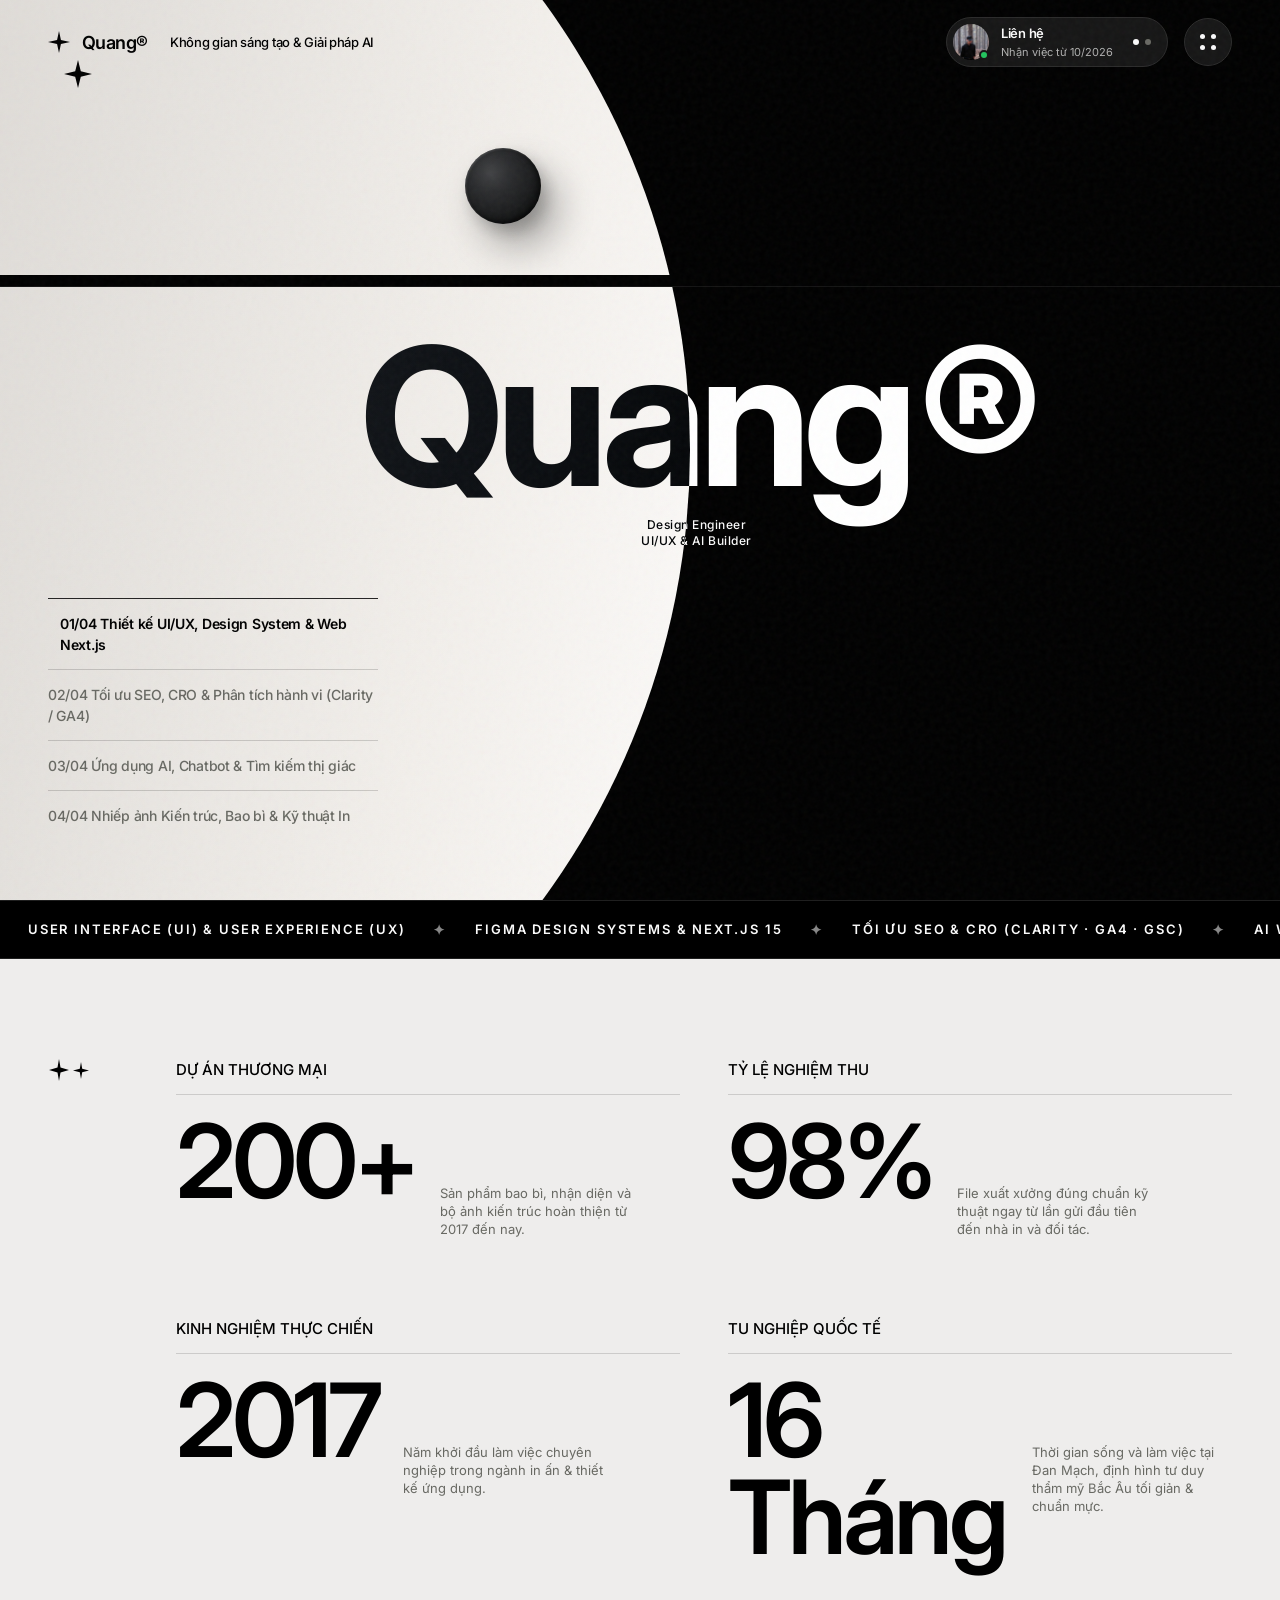
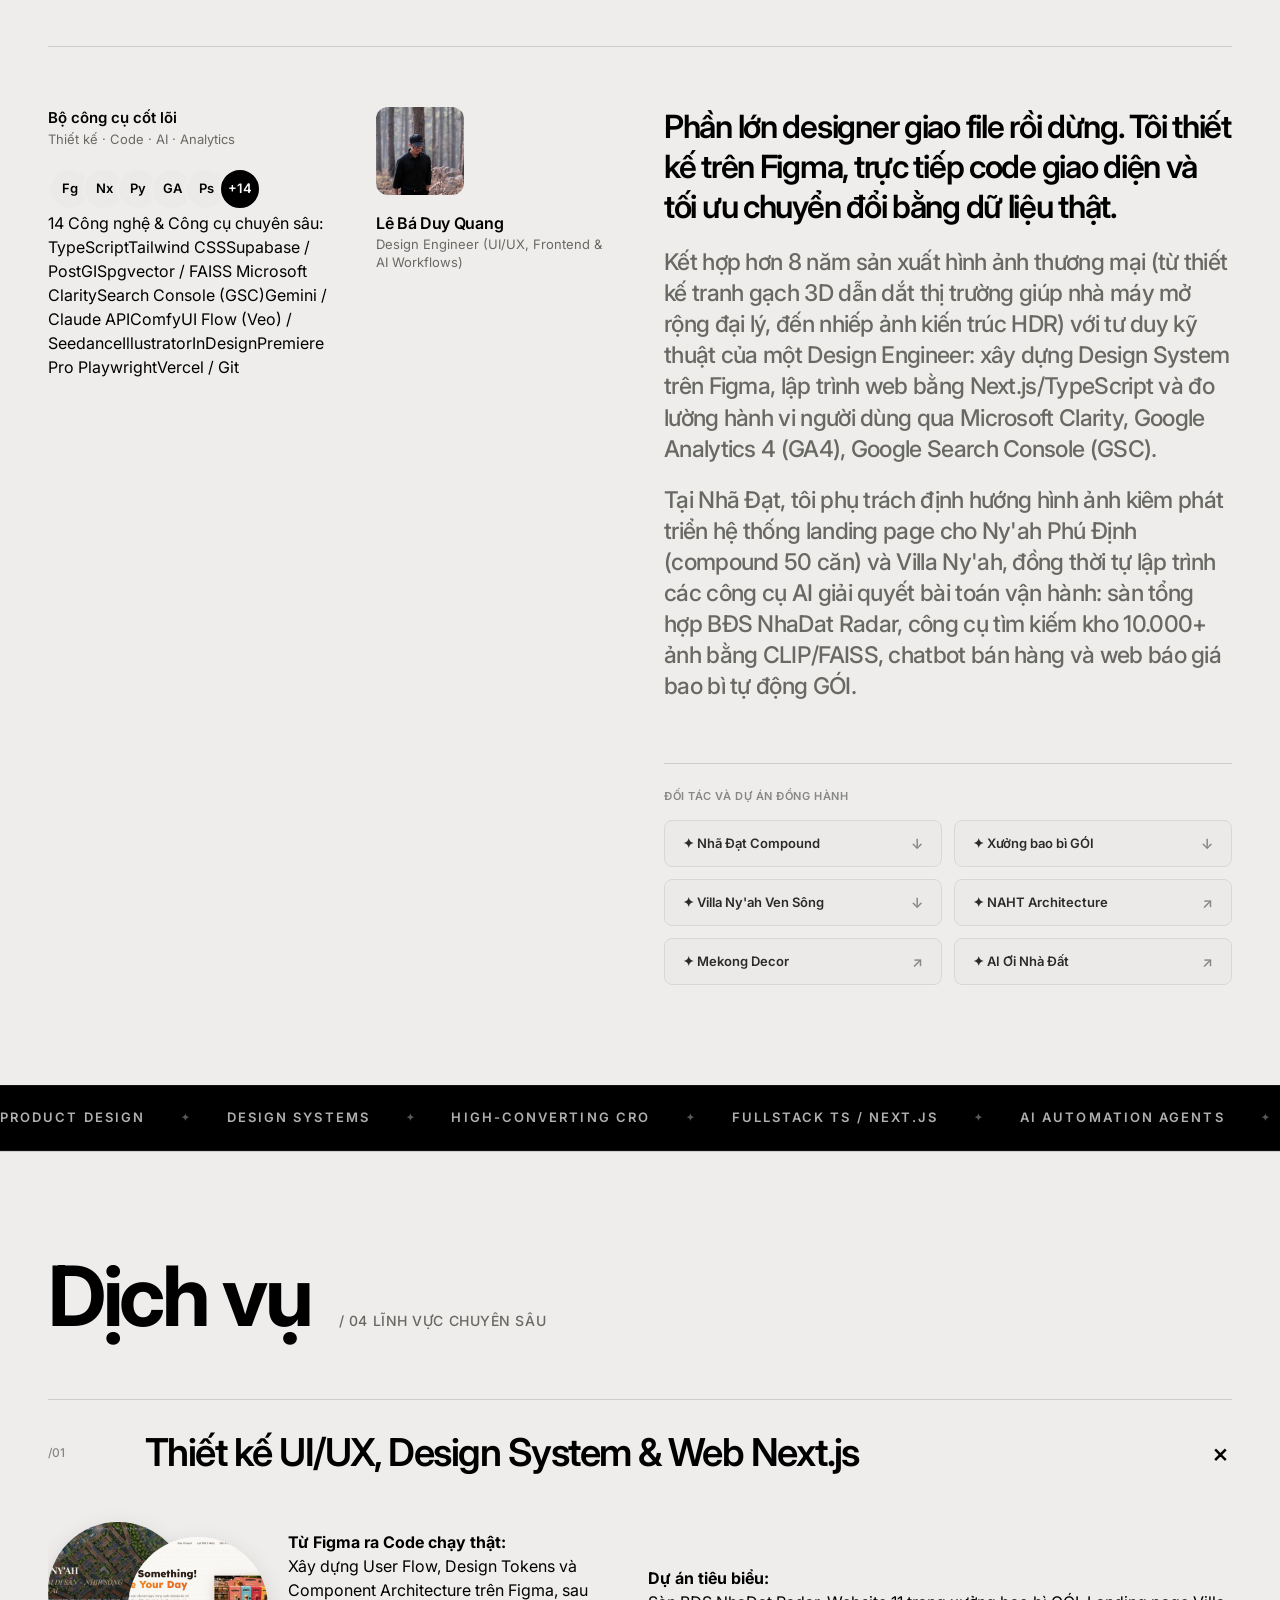
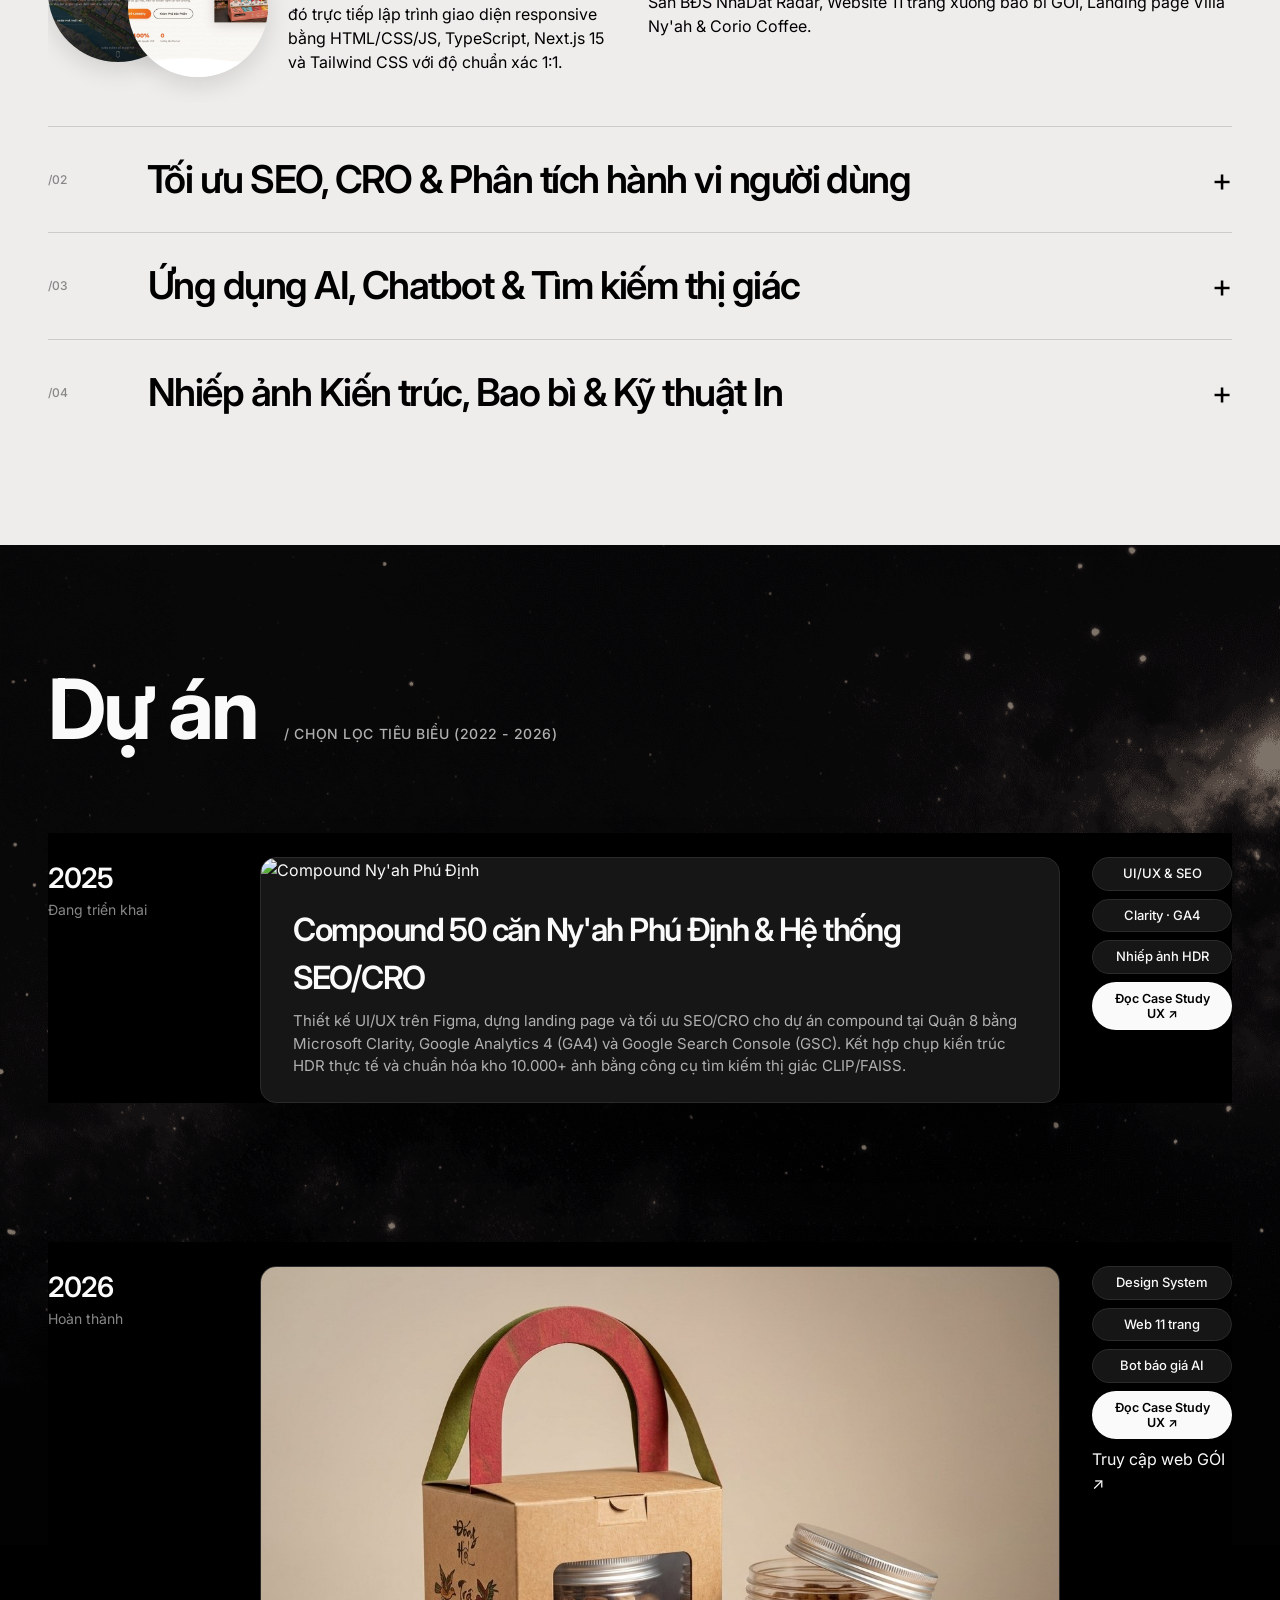
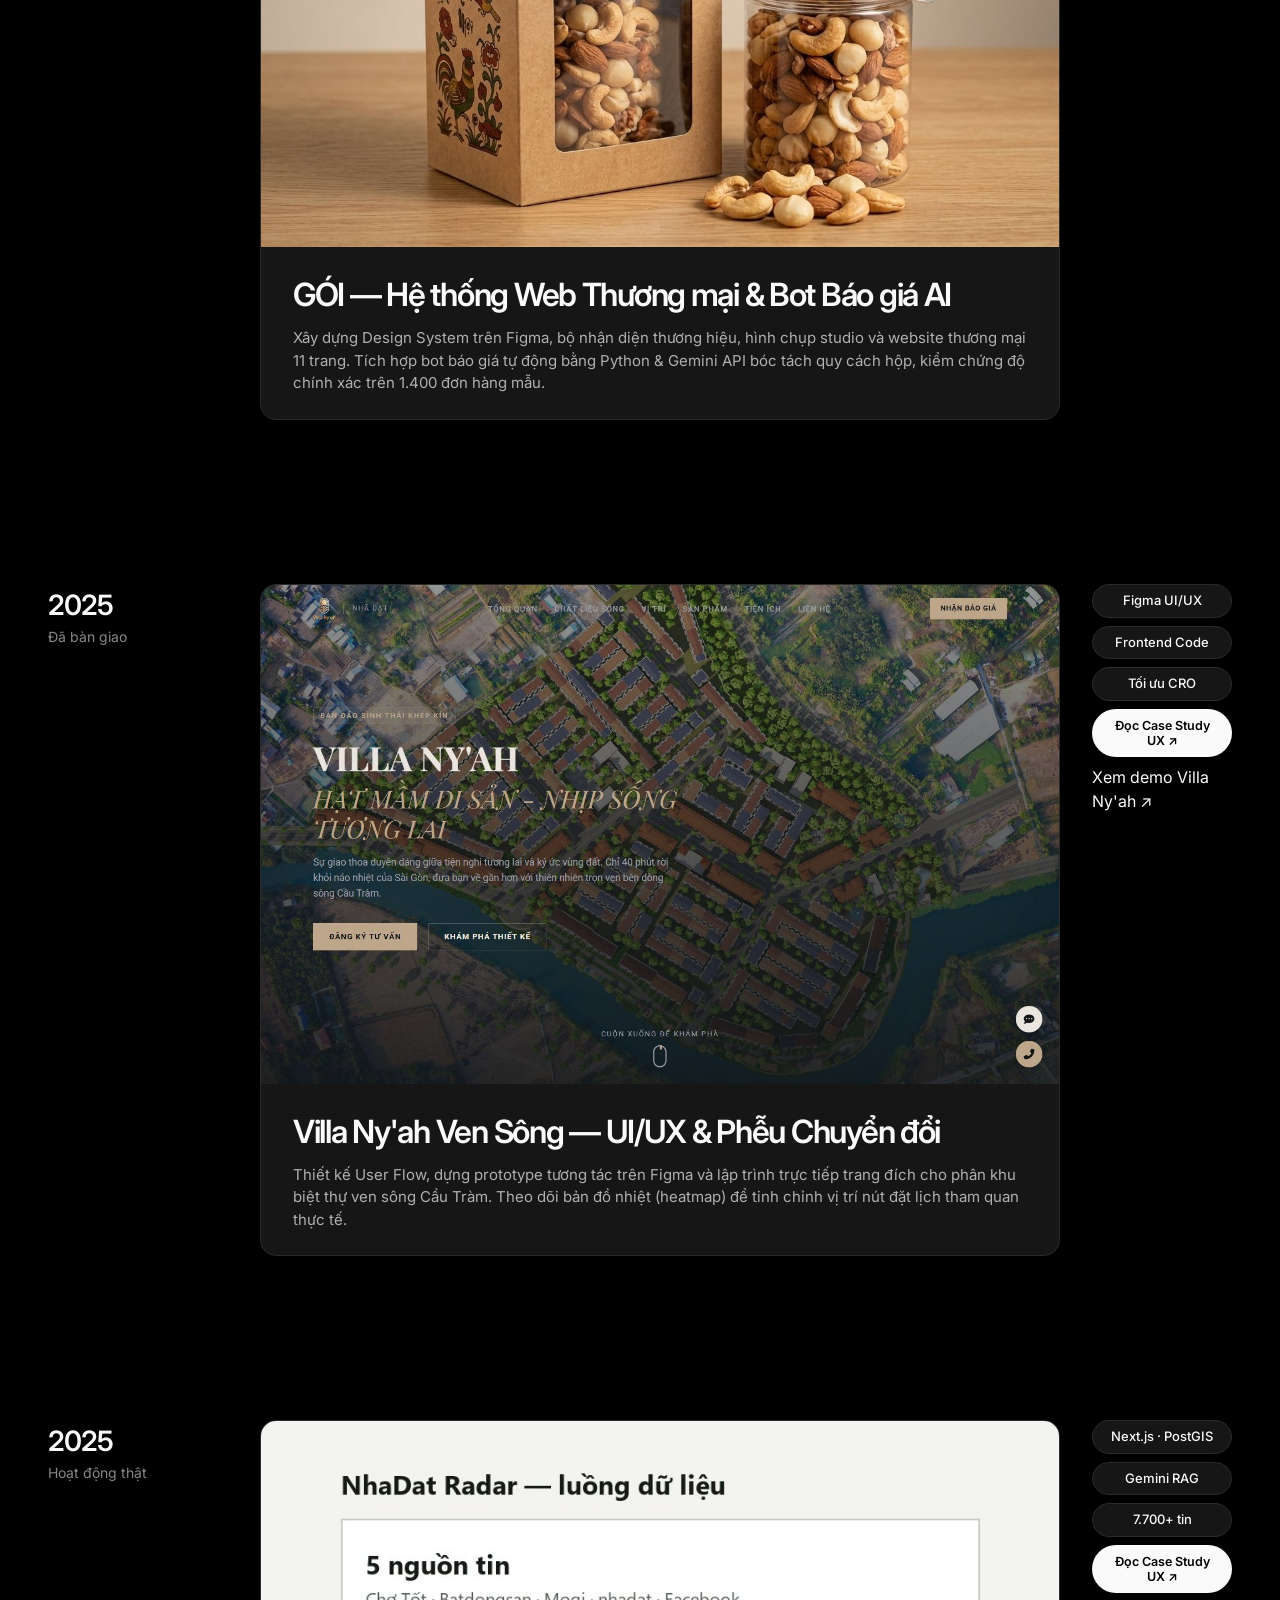
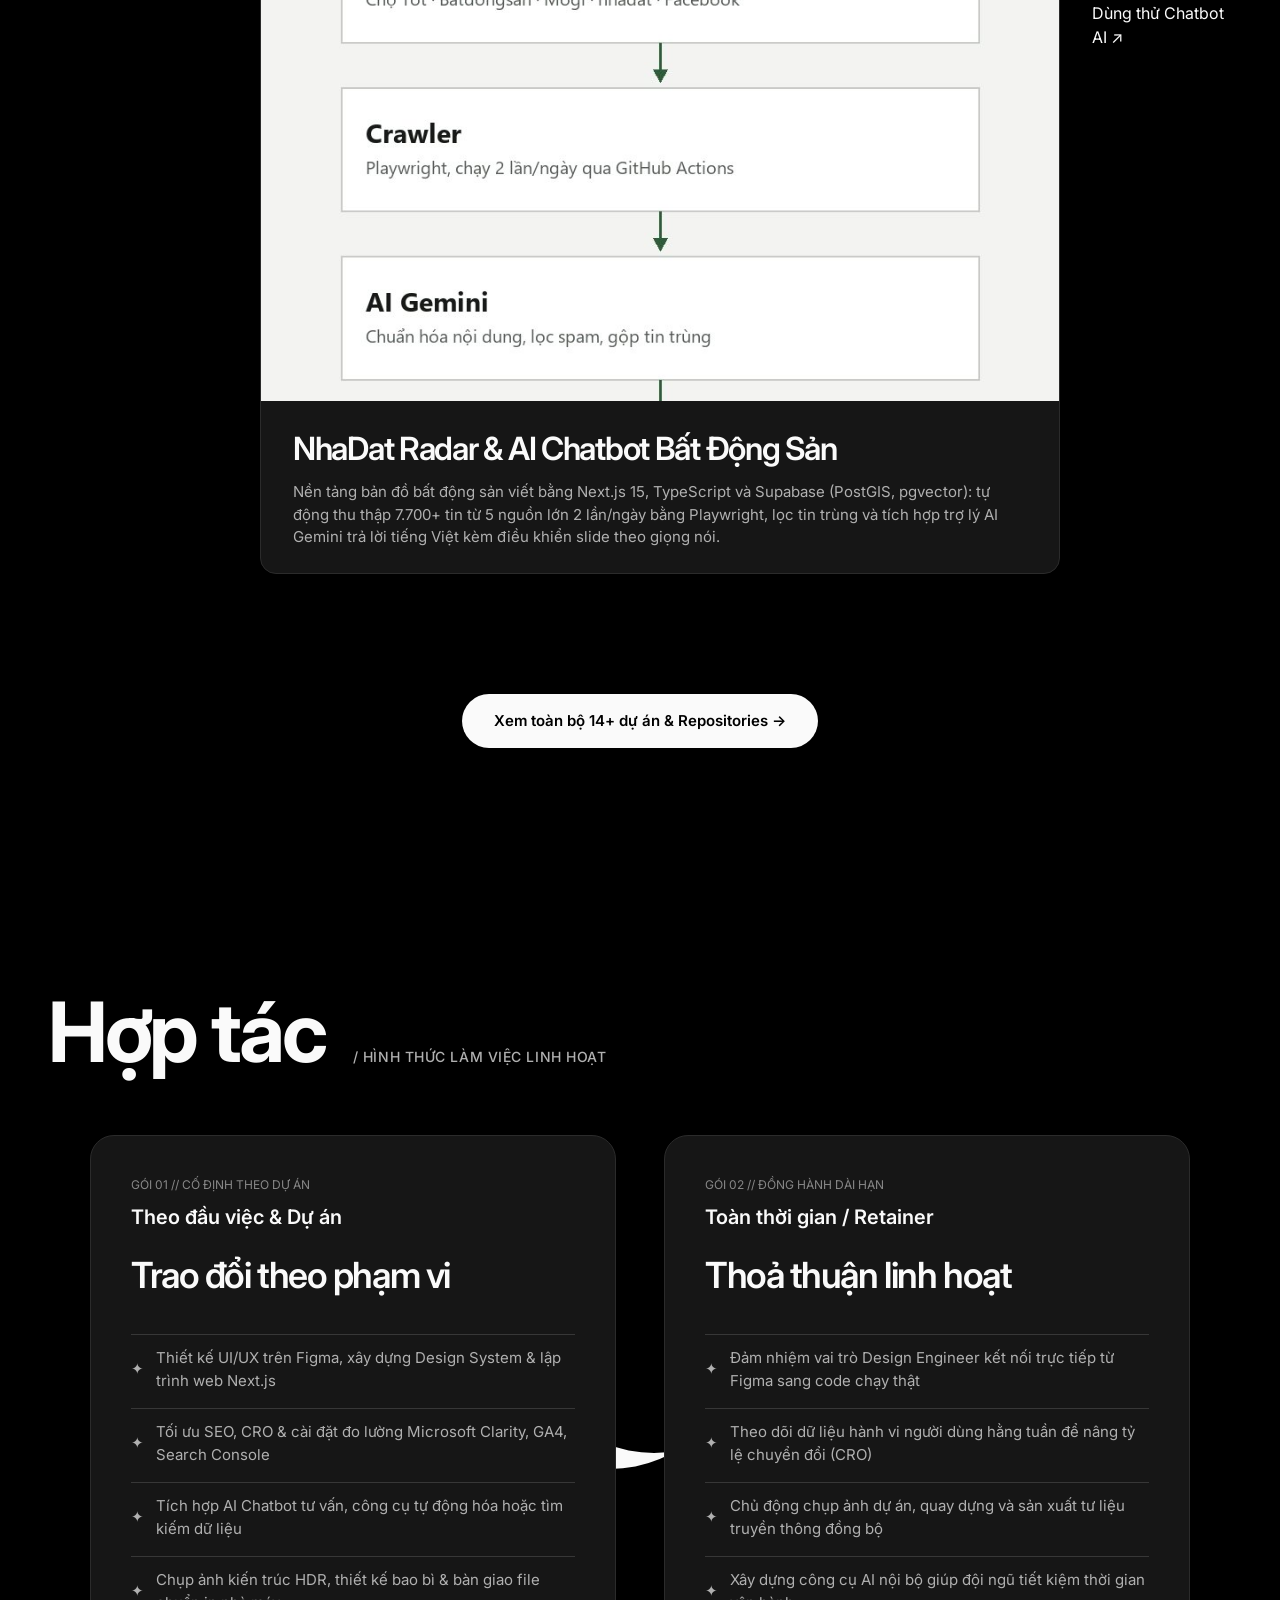
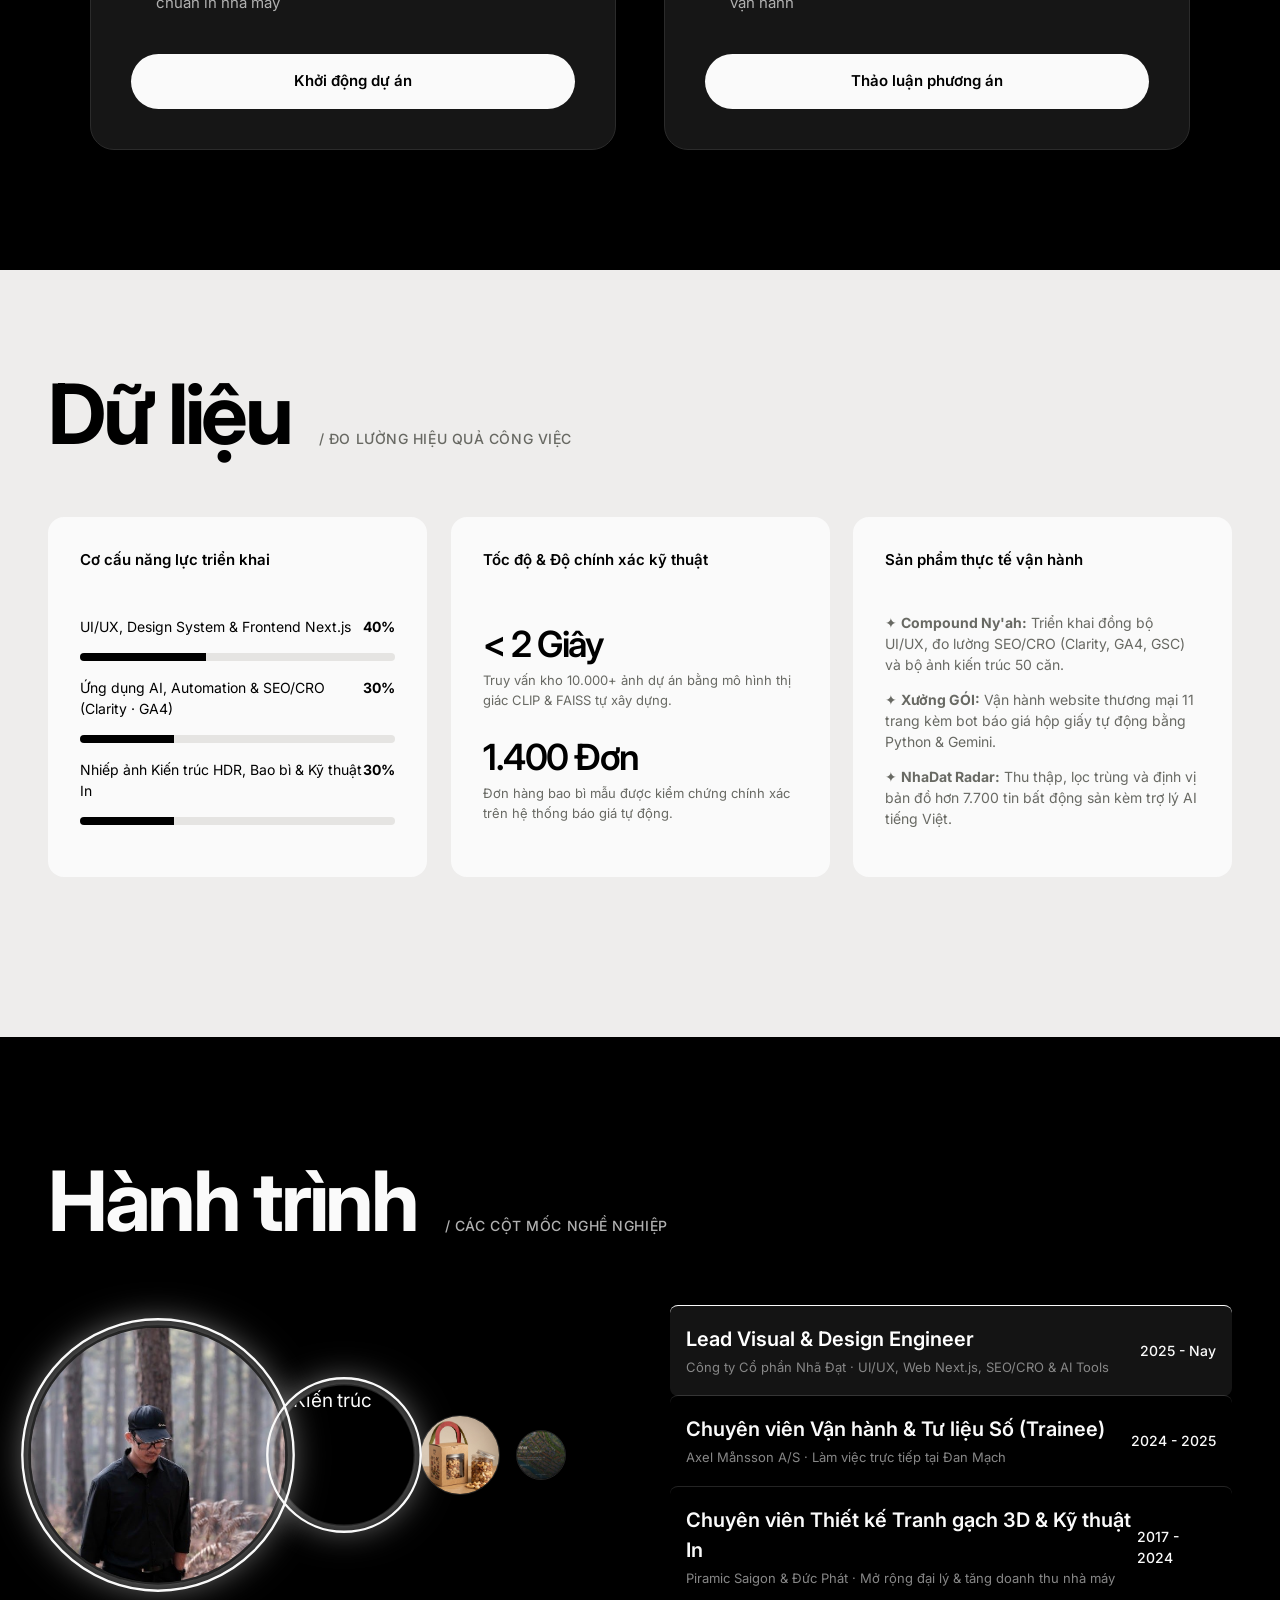
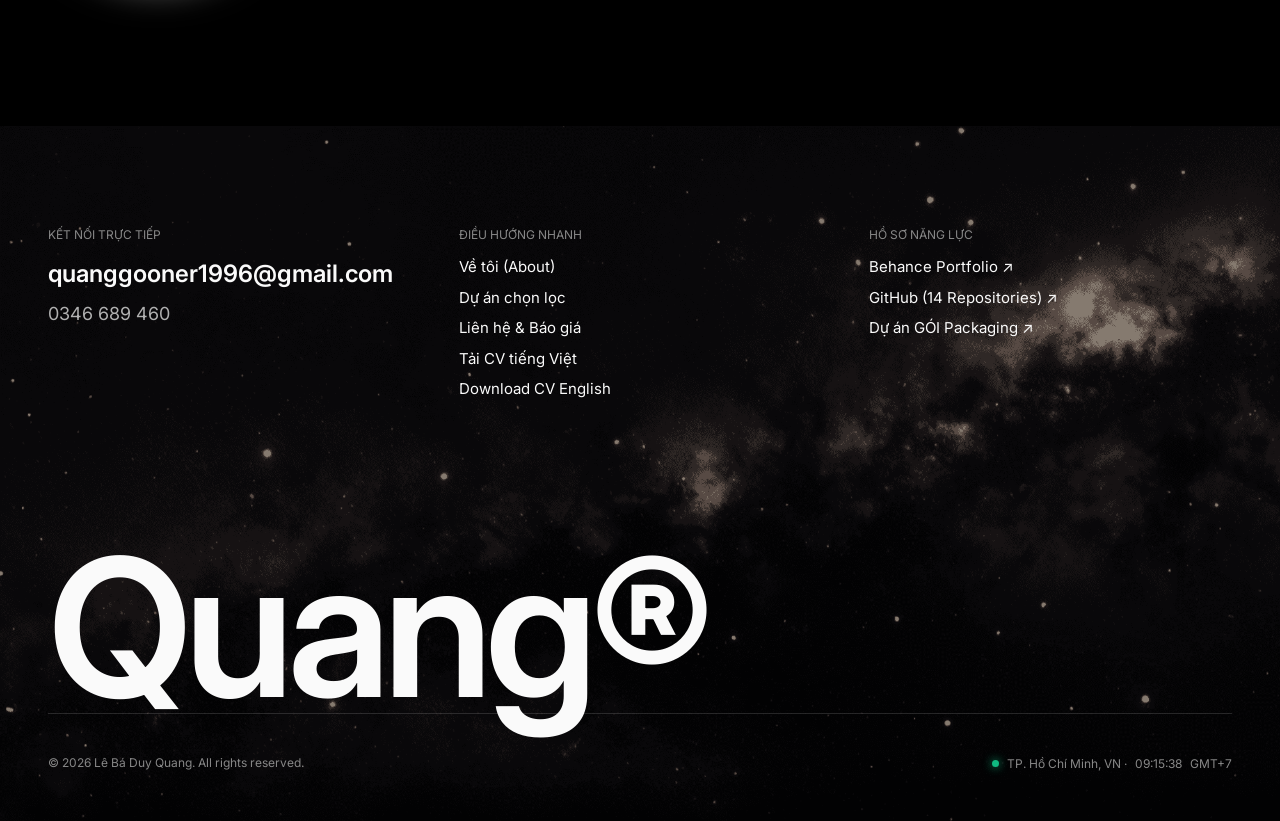
==== commit e0a8448d: "Add deep-dive UX & Product Case Studies (Problem Statement, Pain Points, Hook Model, User Flow, Exec" ====
--- a/index.html
+++ b/index.html
@@ -24,7 +24,7 @@
   <link href="https://fonts.googleapis.com/css2?family=Inter:wght@300;400;500;600;700&display=swap" rel="stylesheet">
 
   <!-- Astra Design System CSS -->
-  <link rel="stylesheet" href="assets/styles/astra.css?v=2.8">
+  <link rel="stylesheet" href="assets/styles/astra.css?v=2.9">
 </head>
 <body class="hero-active">
 
@@ -495,7 +495,7 @@
             <div class="role-badge">UI/UX &amp; SEO</div>
             <div class="role-badge">Clarity · GA4</div>
             <div class="role-badge">Nhiếp ảnh HDR</div>
-            <a href="projects.html" class="timeline-view-link">Xem chi tiết ↗</a>
+            <button type="button" class="cs-trigger-btn light" data-casestudy="nyah" onclick="openCaseStudy('nyah')">Đọc Case Study UX ↗</button>
           </div>
         </article>
 
@@ -516,6 +516,7 @@
             <div class="role-badge">Design System</div>
             <div class="role-badge">Web 11 trang</div>
             <div class="role-badge">Bot báo giá AI</div>
+            <button type="button" class="cs-trigger-btn light" data-casestudy="goi" onclick="openCaseStudy('goi')">Đọc Case Study UX ↗</button>
             <a href="https://goi-v2.vercel.app" target="_blank" rel="noopener" class="timeline-view-link" title="Mở website xưởng in GÓI">Truy cập web GÓI ↗</a>
           </div>
         </article>
@@ -537,6 +538,7 @@
             <div class="role-badge">Figma UI/UX</div>
             <div class="role-badge">Frontend Code</div>
             <div class="role-badge">Tối ưu CRO</div>
+            <button type="button" class="cs-trigger-btn light" data-casestudy="nyah" onclick="openCaseStudy('nyah')">Đọc Case Study UX ↗</button>
             <a href="https://polite-hamster-cf3510.netlify.app/" target="_blank" rel="noopener" class="timeline-view-link" title="Xem bản demo Villa Ny'ah">Xem demo Villa Ny'ah ↗</a>
           </div>
         </article>
@@ -558,6 +560,7 @@
             <div class="role-badge">Next.js · PostGIS</div>
             <div class="role-badge">Gemini RAG</div>
             <div class="role-badge">7.700+ tin</div>
+            <button type="button" class="cs-trigger-btn light" data-casestudy="radar" onclick="openCaseStudy('radar')">Đọc Case Study UX ↗</button>
             <a href="https://nha-dat-chatbot.vercel.app" target="_blank" rel="noopener" class="timeline-view-link" title="Dùng thử Chatbot NhaDat Radar">Dùng thử Chatbot AI ↗</a>
           </div>
         </article>
@@ -799,6 +802,6 @@
   </footer>
 
   <!-- Astra Interactive Engine JS -->
-  <script src="assets/astra.js?v=2.8"></script>
+  <script src="assets/astra.js?v=2.9"></script>
 </body>
 </html>
--- a/assets/styles/astra.css
+++ b/assets/styles/astra.css
@@ -160,7 +160,8 @@
   .header-center {
     display: block;
     position: absolute;
-    left: 360px;
+    left: 170px;
+    white-space: nowrap;
     font-size: 13px;
     font-weight: 500;
     line-height: 1.3;
@@ -1772,7 +1773,7 @@
   will-change: transform, opacity;
 }
 .framer-appear.will-animate {
-  opacity: 0.001;
+  opacity: 0;
   transform: translate3d(0, 24px, 0);
 }
 .framer-appear.will-animate.in-view {
@@ -2013,8 +2014,7 @@
 .site-header {
   transform: translate3d(0, -60px, 0);
   opacity: 0;
-  transition: transform 2.1s cubic-bezier(0.16, 1, 0.3, 1) 0.15s,
-              opacity 1.8s cubic-bezier(0.16, 1, 0.3, 1) 0.15s;
+  transition: transform 0.6s cubic-bezier(0.16, 1, 0.3, 1), opacity 0.5s ease-out;
   will-change: transform, opacity;
 }
 .site-header.hero-ready {
@@ -2043,7 +2043,7 @@
   color: #FFFFFF !important;
   mix-blend-mode: difference !important;
   transform: translate3d(0, -126px, 0);
-  opacity: 0.001;
+  opacity: 0;
   transition: transform 2.2s cubic-bezier(0.16, 1, 0.3, 1) 0.25s,
               opacity 2.0s cubic-bezier(0.16, 1, 0.3, 1) 0.25s;
   will-change: transform, opacity;
@@ -2054,7 +2054,7 @@
   mix-blend-mode: difference !important;
   margin-left: 8px;
   transform: translate3d(0, -176px, 0);
-  opacity: 0.001;
+  opacity: 0;
   transition: transform 2.0s cubic-bezier(0.16, 1, 0.3, 1) 0.35s,
               opacity 1.8s cubic-bezier(0.16, 1, 0.3, 1) 0.35s;
   will-change: transform, opacity;
@@ -2067,10 +2067,9 @@
 
 /* 3. Celestial Planet Sphere expansion */
 .hero-planet {
-  transform: scale(0.92);
-  opacity: 0.85;
-  transition: transform 2.4s cubic-bezier(0.16, 1, 0.3, 1) 0.1s,
-              opacity 2.0s cubic-bezier(0.16, 1, 0.3, 1) 0.1s;
+  transform: scale(1);
+  opacity: 1;
+  transition: transform 0.8s cubic-bezier(0.16, 1, 0.3, 1), opacity 0.7s ease-out;
   will-change: transform, opacity;
 }
 .hero-planet.hero-ready {
@@ -2081,10 +2080,9 @@
 /* 4. Optical Lens Rings */
 .hero-lens-ring-outer,
 .hero-lens-ring-inner {
-  transform: scale(0.95);
-  opacity: 0.001;
-  transition: transform 2.4s cubic-bezier(0.16, 1, 0.3, 1) 0.2s,
-              opacity 2.0s cubic-bezier(0.16, 1, 0.3, 1) 0.2s;
+  transform: scale(1);
+  opacity: 1;
+  transition: transform 0.8s cubic-bezier(0.16, 1, 0.3, 1), opacity 0.7s ease-out;
   will-change: transform, opacity;
 }
 .hero-lens-ring-outer.hero-ready,
@@ -2095,10 +2093,9 @@
 
 /* 5. Satellite Orb & Horizontal Asteroid Streak */
 .hero-satellite-orb {
-  transform: scale(0.01);
-  opacity: 0.001;
-  transition: transform 1.8s cubic-bezier(0.16, 1, 0.3, 1) 0.35s,
-              opacity 1.2s cubic-bezier(0.16, 1, 0.3, 1) 0.35s;
+  transform: scale(1);
+  opacity: 1;
+  transition: transform 0.6s cubic-bezier(0.16, 1, 0.3, 1), opacity 0.5s ease-out;
   will-change: transform, opacity;
 }
 .hero-satellite-orb.hero-ready {
@@ -2116,11 +2113,10 @@
   background: linear-gradient(90deg, rgba(0,0,0,0) 0%, rgba(0,0,0,0.88) 18%, rgba(0,0,0,0.96) 75%, rgba(0,0,0,0) 100%);
   z-index: 3;
   pointer-events: none;
-  transform: scaleX(0);
+  transform: scaleX(1);
   transform-origin: left center;
-  opacity: 0.001;
-  transition: transform 2.0s cubic-bezier(0.16, 1, 0.3, 1) 0.45s,
-              opacity 1.4s cubic-bezier(0.16, 1, 0.3, 1) 0.45s;
+  opacity: 1;
+  transition: transform 0.7s cubic-bezier(0.16, 1, 0.3, 1), opacity 0.6s ease-out;
   will-change: transform, opacity;
 }
 .hero-streak.hero-ready {
@@ -2130,10 +2126,9 @@
 
 /* 6. White Subtitles & Center Header text (y: -41px drop) */
 .hero-subtitle-wrap {
-  transform: translate3d(0, -41px, 0);
-  opacity: 0.001;
-  transition: transform 2.1s cubic-bezier(0.16, 1, 0.3, 1) 0.65s,
-              opacity 1.8s cubic-bezier(0.16, 1, 0.3, 1) 0.65s;
+  transform: none;
+  opacity: 1;
+  transition: transform 0.6s cubic-bezier(0.16, 1, 0.3, 1), opacity 0.5s ease-out;
   will-change: transform, opacity;
 }
 .hero-subtitle-wrap.hero-ready {
@@ -2142,10 +2137,9 @@
 }
 
 .header-center {
-  transform: translate3d(0, -32px, 0);
-  opacity: 0.001;
-  transition: transform 2.1s cubic-bezier(0.16, 1, 0.3, 1) 0.5s,
-              opacity 1.8s cubic-bezier(0.16, 1, 0.3, 1) 0.5s;
+  transform: none;
+  opacity: 1;
+  transition: transform 0.6s cubic-bezier(0.16, 1, 0.3, 1), opacity 0.5s ease-out;
   will-change: transform, opacity;
 }
 .header-center.hero-ready {
@@ -2155,50 +2149,49 @@
 
 /* 7. Left Service Items (Staggered Slide-in) */
 .hero-service-item {
-  transform: translate3d(-35px, -15px, 0);
-  opacity: 0.001;
-  transition: transform 2.0s cubic-bezier(0.16, 1, 0.3, 1),
-              opacity 1.8s cubic-bezier(0.16, 1, 0.3, 1),
+  transform: none;
+  opacity: 1;
+  transition: transform 0.5s cubic-bezier(0.16, 1, 0.3, 1), opacity 0.4s ease-out,
               border-color 0.25s ease,
               background 0.25s ease;
   will-change: transform, opacity;
 }
 .hero-ready .hero-service-item:nth-child(1) {
-  transition-delay: 0.50s;
+  transition-delay: 0.10s;
   transform: translate3d(0, 0, 0);
   opacity: 1;
 }
 .hero-ready .hero-service-item:nth-child(2) {
-  transition-delay: 0.65s;
+  transition-delay: 0.16s;
   transform: translate3d(0, 0, 0);
   opacity: 1;
 }
 .hero-ready .hero-service-item:nth-child(3) {
-  transition-delay: 0.80s;
+  transition-delay: 0.22s;
   transform: translate3d(0, 0, 0);
   opacity: 1;
 }
 .hero-ready .hero-service-item:nth-child(4) {
-  transition-delay: 0.95s;
+  transition-delay: 0.28s;
   transform: translate3d(0, 0, 0);
   opacity: 1;
 }
 
 /* ==========================================================================
-   ASTRA SATELLITE ORB (Positioned inside planet sphere 1:1 with Astra)
+   ASTRA SATELLITE ORB (Precision 3D Matte Spherical Shading & Ambient Shadow)
    ========================================================================== */
 .hero-satellite-wrap {
   position: absolute;
-  top: 168px;
-  left: 475px;
-  width: 96px;
-  height: 96px;
-  z-index: 5;
+  top: 148px;
+  left: 465px;
+  width: 76px;
+  height: 76px;
+  z-index: 4;
   pointer-events: none;
-  transform: scale(0.01);
-  opacity: 0.001;
-  transition: transform 1.8s cubic-bezier(0.16, 1, 0.3, 1) 0.35s,
-              opacity 1.2s cubic-bezier(0.16, 1, 0.3, 1) 0.35s;
+  opacity: 1;
+  transform: scale(1);
+  transition: transform 0.7s cubic-bezier(0.16, 1, 0.3, 1) 0.15s,
+              opacity 0.6s ease-out 0.15s;
   will-change: transform, opacity;
 }
 .hero-satellite-wrap.hero-ready {
@@ -2210,309 +2203,318 @@
   position: absolute;
   top: 0;
   left: 0;
-  width: 96px;
-  height: 96px;
+  width: 76px;
+  height: 76px;
   border-radius: 50%;
-  background: radial-gradient(circle at 35% 35%, #2c2c2c 0%, #111111 55%, #000000 100%);
-  box-shadow: 0 16px 36px rgba(0, 0, 0, 0.65), 0 4px 12px rgba(0, 0, 0, 0.45);
-}
-
-.hero-slogan-block {
-  position: absolute;
-  top: 240px;
-  right: 180px;
-  z-index: 5;
-  text-align: right;
-  font-size: clamp(20px, 2.2vw, 32px);
-  font-weight: 600;
+  background: radial-gradient(circle at 34% 32%, #424345 0%, #2b2c2e 28%, #1c1d1e 58%, #0c0d0d 85%, #030303 100%);
+  box-shadow: 16px 22px 38px rgba(0, 0, 0, 0.32),
+              6px 8px 16px rgba(0, 0, 0, 0.20),
+              inset 1px 1px 2px rgba(255, 255, 255, 0.16),
+              inset -2px -2px 6px rgba(0, 0, 0, 0.7);
+}
+
+
+/* ==========================================================================
+   09_UX_CASE_STUDY_DRAWER (Deep-Dive Product & Design Engineering Thinking)
+   Inspired by Framer Case Study Architecture (CGV Hook Model & OneSeat UX)
+   ========================================================================== */
+.cs-modal {
+  position: fixed;
+  inset: 0;
+  z-index: 10500;
+  background: rgba(5, 5, 5, 0.86);
+  backdrop-filter: blur(20px);
+  -webkit-backdrop-filter: blur(20px);
+  display: none;
+  justify-content: center;
+  align-items: flex-start;
+  overflow-y: auto;
+  padding: 40px 24px 80px;
+  color: var(--text-dark-primary);
+}
+.cs-modal.open {
+  display: flex;
+}
+.cs-sheet {
+  width: 100%;
+  max-width: 1060px;
+  background: var(--bg-paper);
+  border-radius: 24px;
+  overflow: hidden;
+  box-shadow: 0 32px 90px rgba(0, 0, 0, 0.75);
+  border: 1px solid rgba(255, 255, 255, 0.14);
+  animation: csSheetIn 0.45s cubic-bezier(0.16, 1, 0.3, 1);
+}
+@keyframes csSheetIn {
+  from { opacity: 0; transform: translateY(32px) scale(0.98); }
+  to { opacity: 1; transform: translateY(0) scale(1); }
+}
+.cs-topbar {
+  position: sticky;
+  top: 0;
+  z-index: 20;
+  display: flex;
+  justify-content: space-between;
+  align-items: center;
+  padding: 18px 36px;
+  background: rgba(238, 237, 236, 0.92);
+  backdrop-filter: blur(16px);
+  -webkit-backdrop-filter: blur(16px);
+  border-bottom: 1px solid var(--border-dark);
+}
+.cs-topbar-tag {
+  font-size: 12px;
+  font-weight: 600;
+  letter-spacing: 0.08em;
+  text-transform: uppercase;
+  color: var(--text-dark-muted);
+}
+.cs-close-btn {
+  padding: 8px 18px;
+  background: #000000;
   color: #FAFAFA;
+  border-radius: var(--radius-pill);
+  font-size: 13px;
+  font-weight: 600;
+  transition: transform 0.2s ease, opacity 0.2s ease;
+}
+.cs-close-btn:hover {
+  transform: scale(1.04);
+  opacity: 0.9;
+}
+.cs-hero {
+  padding: 48px 48px 36px;
+  background: #0B0B0B;
+  color: #FAFAFA;
+}
+.cs-kicker {
+  display: inline-block;
+  padding: 5px 12px;
+  border-radius: var(--radius-pill);
+  background: rgba(255, 255, 255, 0.1);
+  border: 1px solid rgba(255, 255, 255, 0.16);
+  font-size: 11px;
+  font-weight: 600;
+  letter-spacing: 0.08em;
+  text-transform: uppercase;
+  margin-bottom: 16px;
+  color: #E5E4E2;
+}
+.cs-title {
+  font-size: clamp(28px, 4vw, 46px);
+  font-weight: 700;
+  letter-spacing: -0.04em;
+  line-height: 1.12;
+  margin-bottom: 16px;
+}
+.cs-subtitle {
+  font-size: 17px;
+  line-height: 1.6;
+  color: #B8B8B8;
+  max-width: 820px;
+}
+.cs-meta-strip {
+  display: grid;
+  grid-template-columns: repeat(4, 1fr);
+  gap: 20px;
+  margin-top: 36px;
+  padding-top: 28px;
+  border-top: 1px solid rgba(255, 255, 255, 0.14);
+}
+.cs-meta-label {
+  font-size: 11px;
+  font-weight: 600;
+  letter-spacing: 0.08em;
+  text-transform: uppercase;
+  color: #878787;
+  margin-bottom: 6px;
+}
+.cs-meta-val {
+  font-size: 14px;
+  font-weight: 600;
+  color: #FAFAFA;
+  line-height: 1.4;
+}
+.cs-cover-wrap {
+  width: 100%;
+  max-height: 460px;
+  overflow: hidden;
+  background: #161616;
+  border-bottom: 1px solid var(--border-dark);
+}
+.cs-cover-img {
+  width: 100%;
+  height: 420px;
+  object-fit: cover;
+  object-position: top center;
+}
+.cs-body {
+  padding: 48px;
+  display: flex;
+  flex-direction: column;
+  gap: 44px;
+}
+.cs-section {
+  display: grid;
+  grid-template-columns: 240px 1fr;
+  gap: 36px;
+  padding-bottom: 40px;
+  border-bottom: 1px solid var(--border-dark);
+}
+.cs-section:last-child {
+  border-bottom: none;
+  padding-bottom: 0;
+}
+.cs-sec-index {
+  font-size: 12px;
+  font-weight: 700;
+  letter-spacing: 0.08em;
+  text-transform: uppercase;
+  color: var(--text-dark-subtle);
+  margin-bottom: 6px;
+}
+.cs-sec-heading {
+  font-size: 20px;
+  font-weight: 700;
+  letter-spacing: -0.03em;
+  color: var(--text-dark-primary);
   line-height: 1.25;
-  letter-spacing: -0.02em;
-  pointer-events: none;
-  transform: translate3d(0, -32px, 0);
-  opacity: 0.001;
-  transition: transform 2.0s cubic-bezier(0.16, 1, 0.3, 1) 0.5s,
-              opacity 1.8s cubic-bezier(0.16, 1, 0.3, 1) 0.5s;
-}
-.hero-slogan-block.hero-ready {
-  transform: translate3d(0, 0, 0);
-  opacity: 1;
-}
-
-.timeline-view-link {
+}
+.cs-sec-content {
+  display: flex;
+  flex-direction: column;
+  gap: 16px;
+  font-size: 15.5px;
+  line-height: 1.68;
+  color: #262625;
+}
+.cs-callout {
+  background: #FAFAFA;
+  border-left: 4px solid #000000;
+  padding: 18px 22px;
+  border-radius: 0 12px 12px 0;
+  font-size: 15px;
+  line-height: 1.6;
+  color: #111111;
+  box-shadow: 0 4px 14px rgba(0, 0, 0, 0.04);
+}
+.cs-cards-2col {
+  display: grid;
+  grid-template-columns: 1fr 1fr;
+  gap: 16px;
+  margin-top: 6px;
+}
+.cs-mini-card {
+  background: #FAFAFA;
+  border: 1px solid #DEDCD9;
+  border-radius: 14px;
+  padding: 20px;
+}
+.cs-mini-card h4 {
+  font-size: 15px;
+  font-weight: 700;
+  margin-bottom: 8px;
+  color: #000000;
+}
+.cs-mini-card p {
+  font-size: 14px;
+  line-height: 1.55;
+  color: var(--text-dark-muted);
+}
+.cs-flow-steps {
+  display: grid;
+  grid-template-columns: repeat(auto-fit, minmax(180px, 1fr));
+  gap: 12px;
+  margin-top: 8px;
+}
+.cs-flow-step {
+  background: #121212;
+  color: #FAFAFA;
+  padding: 16px 18px;
+  border-radius: 12px;
+}
+.cs-flow-step-num {
+  font-size: 11px;
+  font-weight: 700;
+  color: #A0A0A0;
+  letter-spacing: 0.06em;
+  margin-bottom: 4px;
+}
+.cs-flow-step-title {
+  font-size: 14px;
+  font-weight: 600;
+  margin-bottom: 4px;
+}
+.cs-flow-step-desc {
+  font-size: 12.5px;
+  color: #BDBDBD;
+  line-height: 1.45;
+}
+.cs-metrics-grid {
+  display: grid;
+  grid-template-columns: repeat(3, 1fr);
+  gap: 16px;
+}
+.cs-metric-box {
+  background: #FAFAFA;
+  border: 1px solid #DEDCD9;
+  border-radius: 14px;
+  padding: 20px;
+}
+.cs-metric-num {
+  font-size: 28px;
+  font-weight: 700;
+  letter-spacing: -0.04em;
+  color: #000000;
+  margin-bottom: 4px;
+}
+.cs-metric-label {
+  font-size: 13px;
+  color: var(--text-dark-muted);
+  line-height: 1.45;
+}
+.cs-footer-bar {
+  padding: 28px 48px;
+  background: #E5E4E2;
+  display: flex;
+  justify-content: space-between;
+  align-items: center;
+  flex-wrap: wrap;
+  gap: 16px;
+}
+.cs-btn-row {
+  display: flex;
+  flex-wrap: wrap;
+  gap: 10px;
+  margin-top: 8px;
+}
+.cs-trigger-btn {
   display: inline-flex;
   align-items: center;
-  justify-content: center;
-  margin-top: 16px;
-  font-size: 13px;
-  font-weight: 600;
+  gap: 6px;
+  padding: 8px 16px;
+  background: #000000;
   color: #FAFAFA;
-  text-decoration: none;
-  min-height: 44px;
-  padding: 0 20px;
-  border-radius: 999px;
-  background: rgba(255, 255, 255, 0.08);
-  border: 1px solid rgba(255, 255, 255, 0.16);
-  transition: background 0.25s ease, border-color 0.25s ease, transform 0.2s ease, box-shadow 0.25s ease;
+  border-radius: var(--radius-pill);
+  font-size: 12.5px;
+  font-weight: 600;
   cursor: pointer;
-  white-space: nowrap;
-}
-.timeline-view-link:hover {
-  background: rgba(255, 255, 255, 0.16);
-  border-color: rgba(255, 255, 255, 0.35);
+  transition: transform 0.2s ease, background 0.2s ease;
+}
+.cs-trigger-btn:hover {
   transform: translateY(-2px);
-  box-shadow: 0 6px 20px rgba(0, 0, 0, 0.3);
-}
-.timeline-view-link:active {
-  transform: scale(0.96);
-}
-
-/* ==========================================================================
-   UI/UX PRO MAX HEURISTIC INTERACTIVITY & ERGONOMICS
-   ========================================================================== */
-.hero-service-item {
-  cursor: pointer;
-  transition: background 0.25s ease, transform 0.2s cubic-bezier(0.16, 1, 0.3, 1), border-color 0.25s ease;
-  user-select: none;
-  border-radius: 6px;
-  padding: 8px 12px;
-  margin: -2px -12px;
-}
-.hero-service-item:hover {
-  background: rgba(0, 0, 0, 0.04);
-  transform: translateX(4px);
-}
-.hero-service-item:active {
-  transform: translateX(2px) scale(0.98);
-}
-.hero-service-item:focus-visible {
-  outline: 2px solid rgba(0, 0, 0, 0.6);
-  outline-offset: 2px;
-}
-
-.timeline-card {
-  cursor: pointer;
-}
-.timeline-card:active {
-  transform: scale(0.99);
-}
-
-.accordion-header {
-  cursor: pointer;
-  user-select: none;
-  transition: opacity 0.2s ease, transform 0.2s ease;
-}
-.accordion-header:active {
-  opacity: 0.85;
-}
-.accordion-header:focus-visible {
-  outline: 2px solid rgba(0, 0, 0, 0.7);
-  outline-offset: 4px;
-}
-
-/* Lightbox overlay sits above header (z-index 1000) */
-.lightbox {
-  z-index: 10000 !important;
-}
-
-/* Project gallery cards interactivity */
-.project-work-thumb, .project-work-title {
-  cursor: pointer;
-  transition: opacity 0.2s ease;
-}
-.project-work-thumb:hover {
-  opacity: 0.94;
-}
-.project-work-title:hover {
-  color: var(--brand-accent, #2563eb);
-}
-
-/* Active touch feedback for all buttons */
-button:active, .filter-btn:active, .pricing-btn:active, .contact-pill:active, .menu-trigger-btn:active {
-  transform: scale(0.96);
-  transition: transform 0.1s ease;
-}
-
-/* Focus rings for accessibility */
-button:focus-visible, a:focus-visible {
-  outline: 2px solid rgba(255, 255, 255, 0.6);
-  outline-offset: 2px;
-}
-.section-paper button:focus-visible, .section-paper a:focus-visible {
-  outline: 2px solid rgba(0, 0, 0, 0.6);
-}
-
-
-/* ==========================================================================
-   ASTRA REVOLVING SATELLITE & MINI MOON SYSTEM (Astra 1:1 Continuous Orbit)
-   ========================================================================== */
-.hero-satellite-wrap {
-  position: absolute;
-  top: 148px;
-  left: 465px;
-  width: 74px;
-  height: 74px;
-  z-index: 4;
-  pointer-events: none;
-  transform: scale(1.0);
-  opacity: 1;
-  transition: transform 1.2s cubic-bezier(0.16, 1, 0.3, 1), opacity 0.8s ease;
-  will-change: transform, opacity;
-}
-.hero-satellite-wrap.hero-ready {
-  transform: scale(1.0);
-  opacity: 1;
-}
-
-.hero-satellite-orb {
-  width: 74px;
-  height: 74px;
-  border-radius: 50%;
-  background: radial-gradient(circle at 35% 35%, #2a2a2a 0%, #0d0d0d 65%, #000000 100%);
-  box-shadow: 0 12px 36px rgba(0, 0, 0, 0.65), inset 0 -2px 6px rgba(255, 255, 255, 0.08);
-  position: relative;
-}
-
-.hero-satellite-orbit-track {
-  position: absolute;
-  top: 50%;
-  left: 50%;
-  width: 146px;
-  height: 146px;
-  margin-top: -73px;
-  margin-left: -73px;
-  border-radius: 50%;
-  pointer-events: none;
-  animation: astraOrbitMini 4.5s linear infinite;
-  will-change: transform;
-}
-
-.hero-satellite-mini {
-  position: absolute;
-  top: 0;
-  left: 50%;
-  width: 18px;
-  height: 18px;
-  margin-left: -9px;
-  margin-top: -9px;
-  border-radius: 50%;
-  background: radial-gradient(circle at 35% 35%, #3a3a3a 0%, #181818 60%, #000000 100%);
-  box-shadow: 0 4px 12px rgba(0, 0, 0, 0.55), 0 1px 4px rgba(0, 0, 0, 0.35);
-  border: 1px solid rgba(255, 255, 255, 0.12);
-}
-
-@keyframes astraOrbitMini {
-  0% {
-    transform: rotate(0deg);
+  background: #262626;
+}
+.cs-trigger-btn.light {
+  background: #FAFAFA;
+  color: #000000;
+  border: 1px solid rgba(255, 255, 255, 0.25);
+}
+@media (max-width: 820px) {
+  .cs-hero, .cs-body, .cs-footer-bar { padding: 28px 20px; }
+  .cs-topbar { padding: 14px 20px; }
+  .cs-meta-strip, .cs-section, .cs-cards-2col, .cs-metrics-grid {
+    grid-template-columns: 1fr;
+    gap: 16px;
   }
-  100% {
-    transform: rotate(360deg);
-  }
-}
-
-
-/* ==========================================================================
-   HEURISTIC INTERACTION ENHANCEMENTS (UI/UX Pro Max WCAG AA & Ergonomics)
-   ========================================================================== */
-.tools-stack-block {
-  position: relative;
-}
-.tools-popover {
-  position: absolute;
-  top: 100%;
-  left: 0;
-  margin-top: 14px;
-  background: rgba(18, 18, 18, 0.95);
-  backdrop-filter: blur(24px);
-  -webkit-backdrop-filter: blur(24px);
-  border: 1px solid rgba(255, 255, 255, 0.16);
-  border-radius: var(--radius-md);
-  padding: 18px 22px;
-  width: 320px;
-  max-width: calc(100vw - 48px);
-  box-shadow: 0 20px 50px rgba(0, 0, 0, 0.5);
-  z-index: 100;
-  display: none;
-  opacity: 0;
-  transform: translateY(-6px);
-  transition: opacity 0.25s cubic-bezier(0.16, 1, 0.3, 1), transform 0.25s cubic-bezier(0.16, 1, 0.3, 1);
-}
-.tools-popover.open {
-  display: block;
-  opacity: 1;
-  transform: translateY(0);
-}
-.tools-popover-title {
-  font-size: 13px;
-  font-weight: 600;
-  color: #FFFFFF;
-  margin-bottom: 12px;
-  letter-spacing: -0.01em;
-}
-.tools-popover-tags {
-  display: flex;
-  flex-wrap: wrap;
-  gap: 8px;
-}
-.tools-popover-tags span {
-  font-size: 11px;
-  font-weight: 500;
-  background: rgba(255, 255, 255, 0.10);
-  color: rgba(255, 255, 255, 0.85);
-  padding: 5px 12px;
-  border-radius: 999px;
-  border: 1px solid rgba(255, 255, 255, 0.14);
-}
-.tool-badge-more {
-  cursor: pointer;
-  transition: transform 0.2s ease, border-color 0.2s ease, background 0.2s ease;
-}
-.tool-badge-more:hover {
-  transform: scale(1.12);
-  background: #1a1a1a;
-  border-color: #2563eb !important;
-}
-
-/* Dashboard Products Link Highlight */
-.dash-product-link {
-  color: var(--text-dark-primary);
-  text-decoration: none;
-  border-bottom: 1px dashed var(--text-dark-muted);
-  transition: color 0.2s ease, border-color 0.2s ease;
-}
-.dash-product-link:hover {
-  color: #2563eb;
-  border-color: #2563eb;
-}
-
-/* Footer Giant Watermark Link */
-.footer-giant-brand-link {
-  text-decoration: none;
-  display: block;
-  cursor: pointer;
-}
-.footer-giant-brand {
-  transition: opacity 0.3s ease, transform 0.3s ease;
-}
-.footer-giant-brand-link:hover .footer-giant-brand {
-  opacity: 0.12 !important;
-  transform: translateY(-6px);
-}
-
-/* Ensure entire timeline-card has pointer cursor */
-.timeline-card {
-  cursor: pointer;
-}
-
-.hero-service-dash {
-  font-size: 16px;
-  font-weight: 400;
-  opacity: 0.35;
-  margin-left: 24px;
-  transition: opacity 0.2s ease, font-weight 0.2s ease;
-}
-.hero-service-item.active .hero-service-dash {
-  opacity: 1;
-  font-weight: 700;
-  color: #000000;
-}
+}
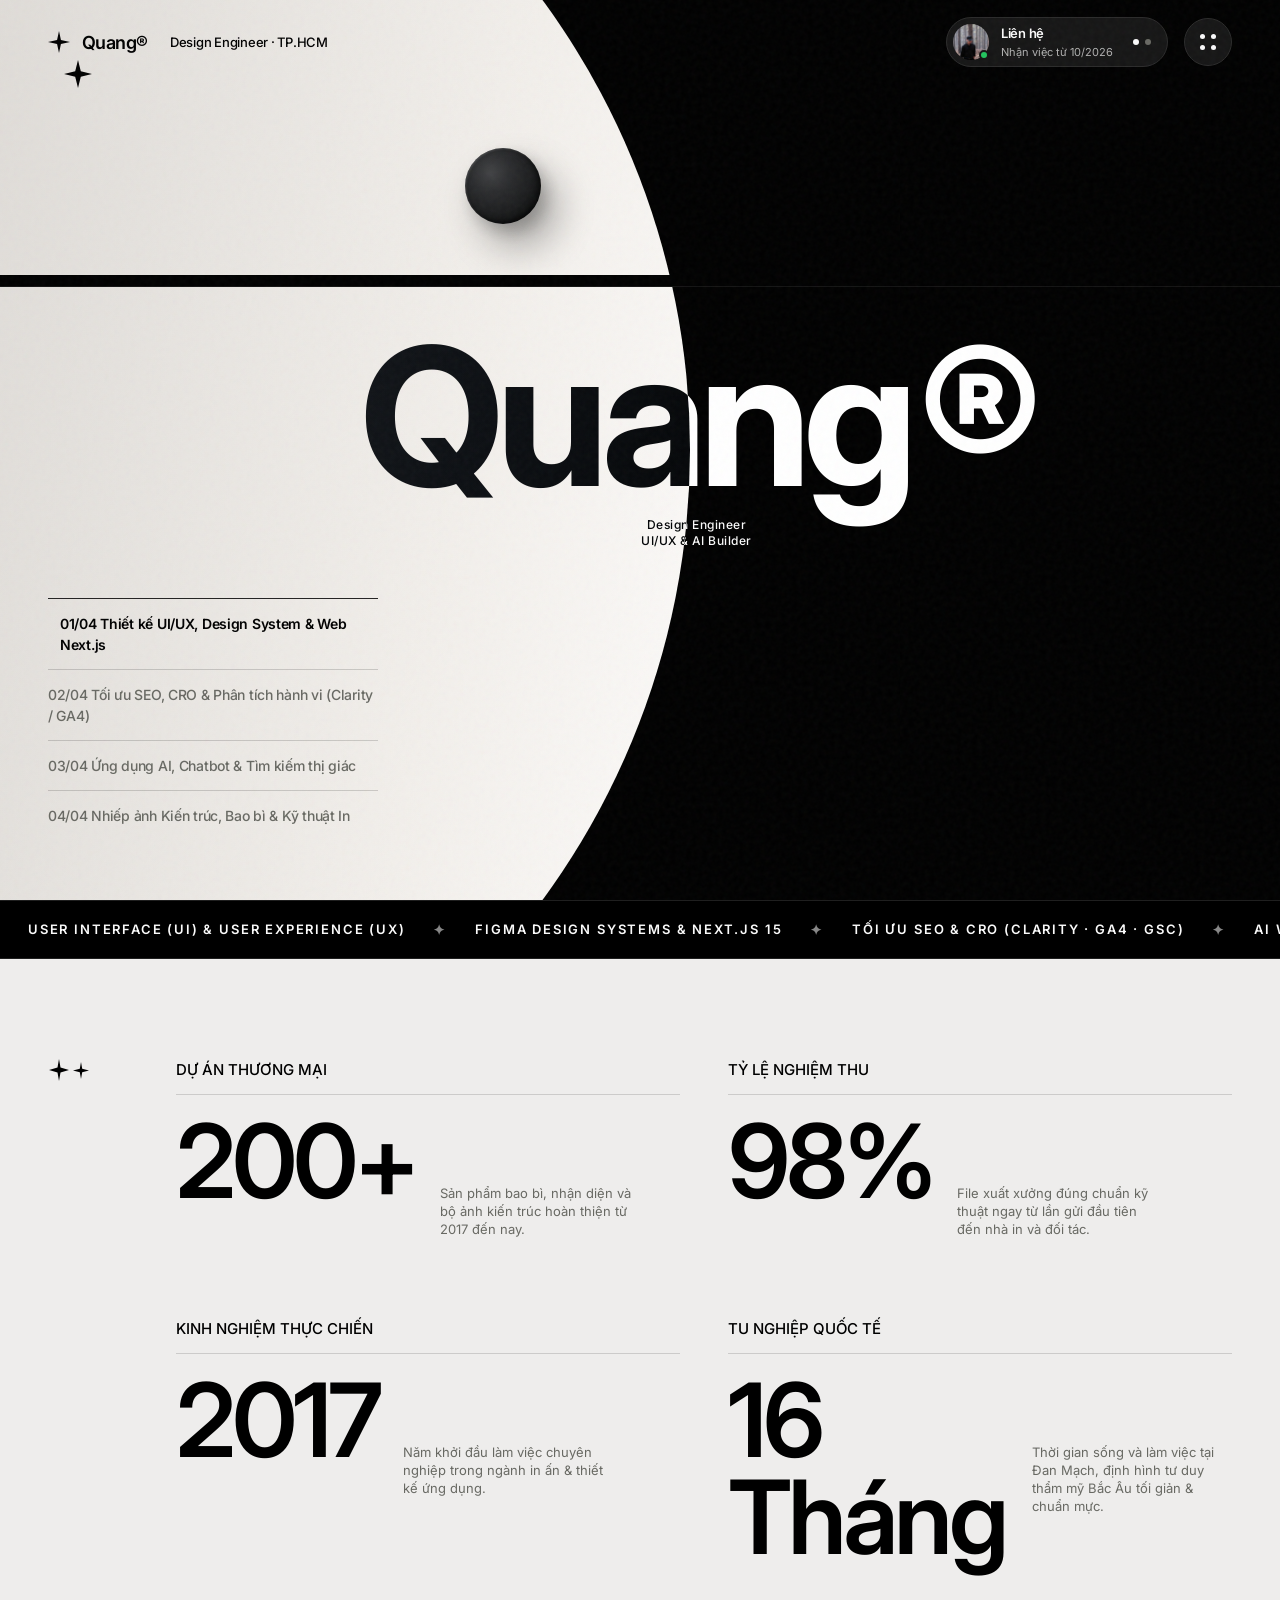
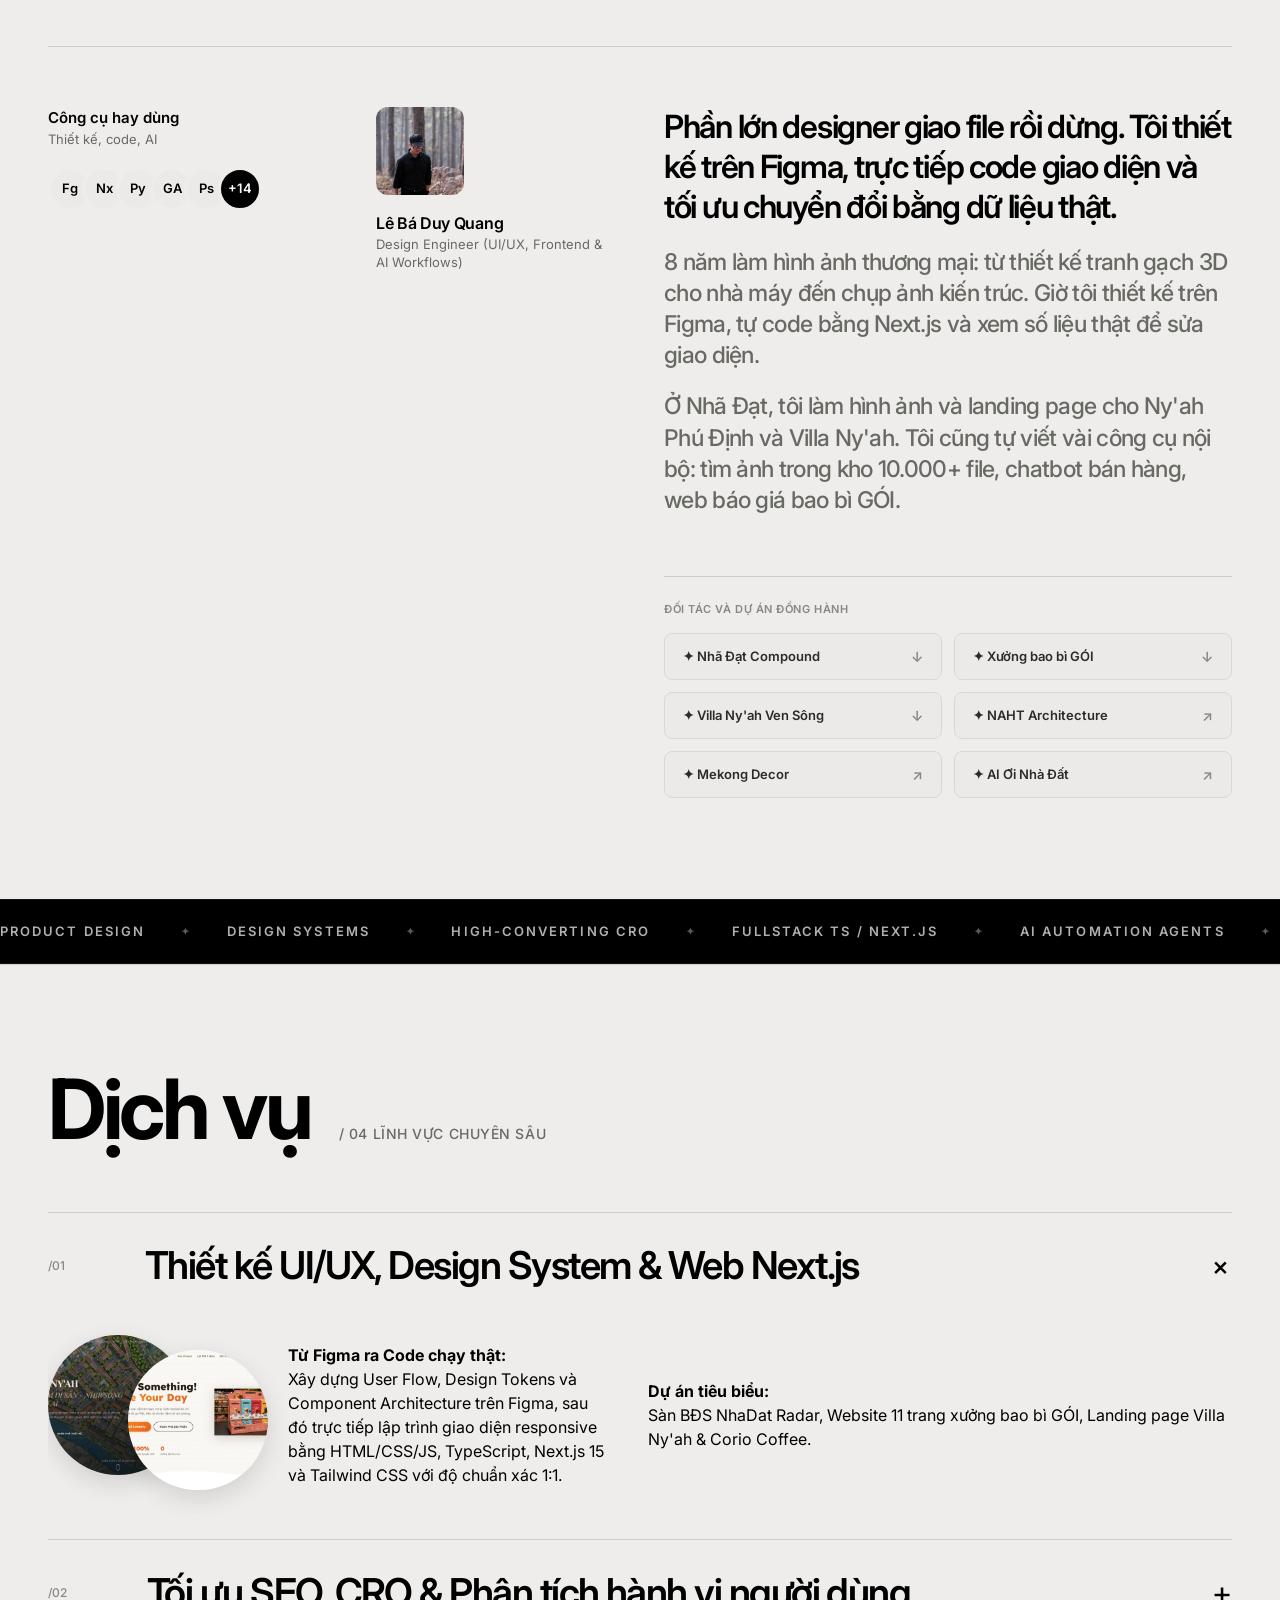
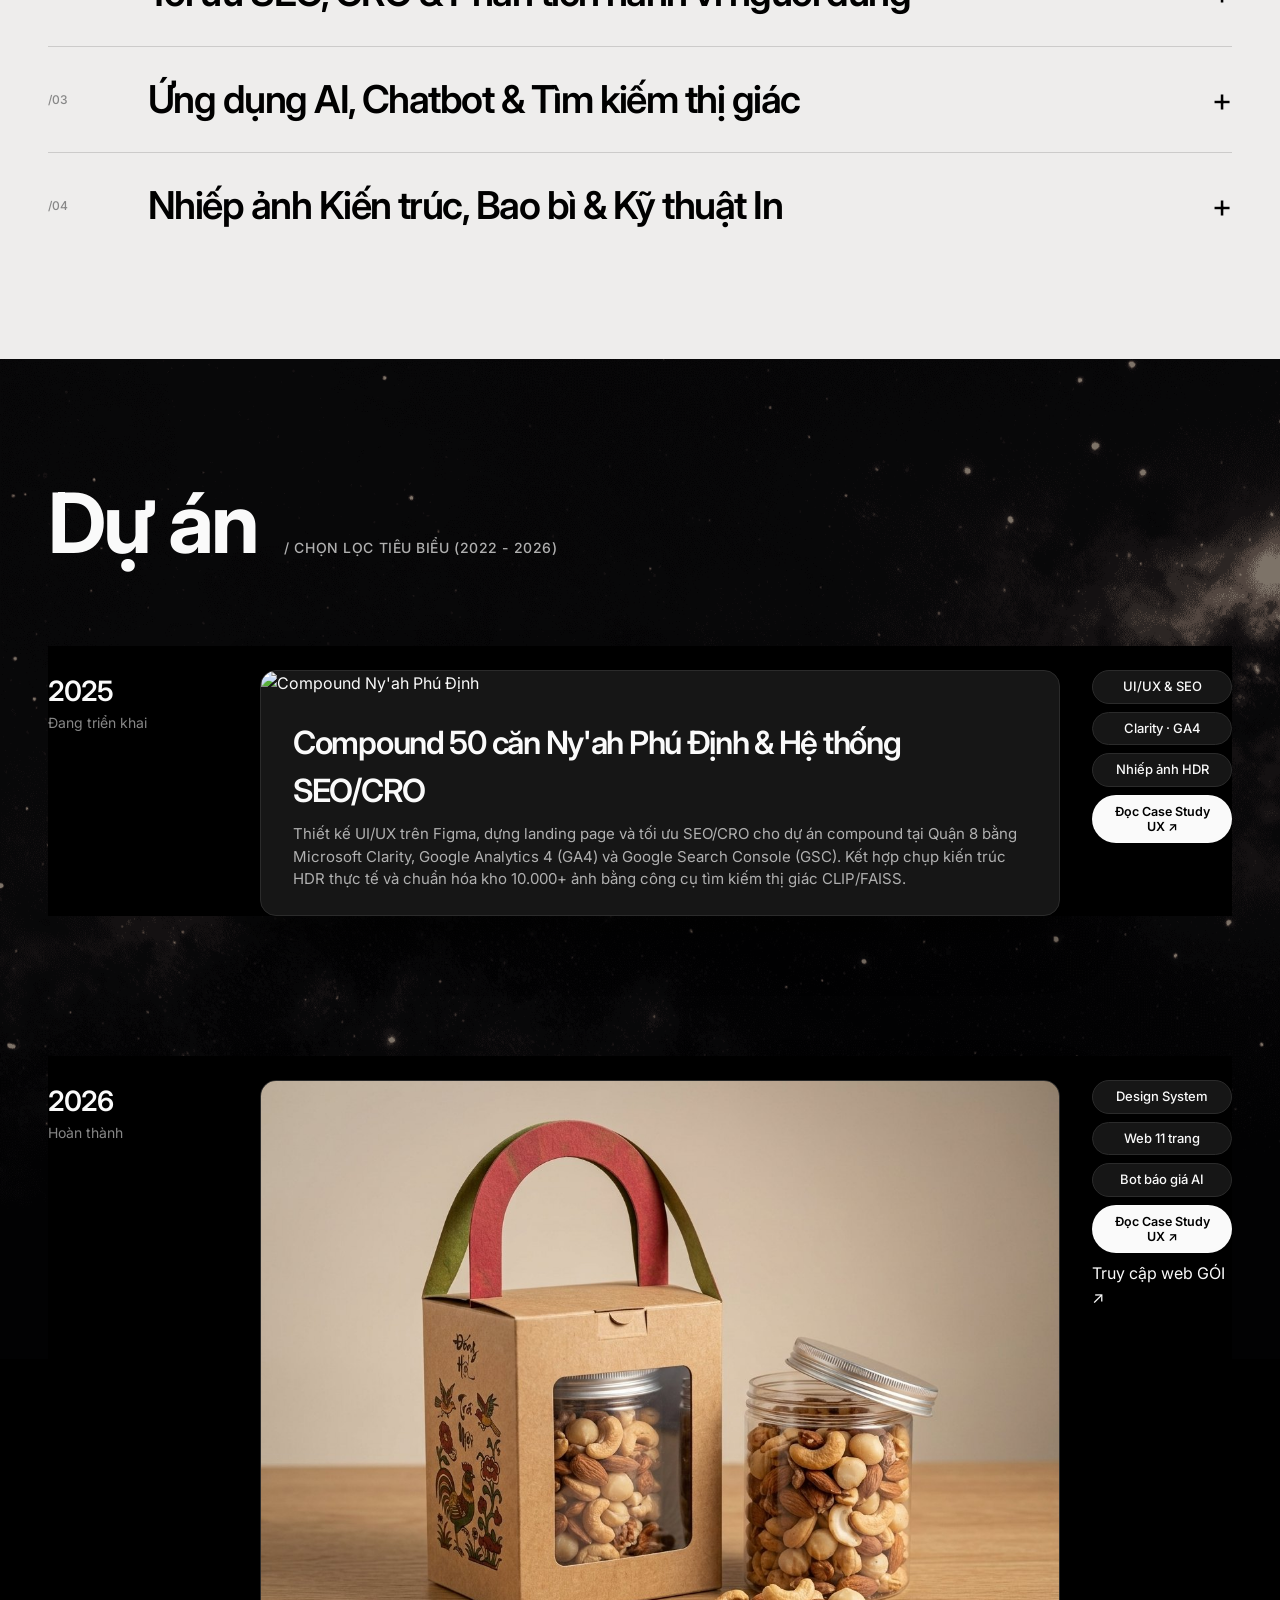
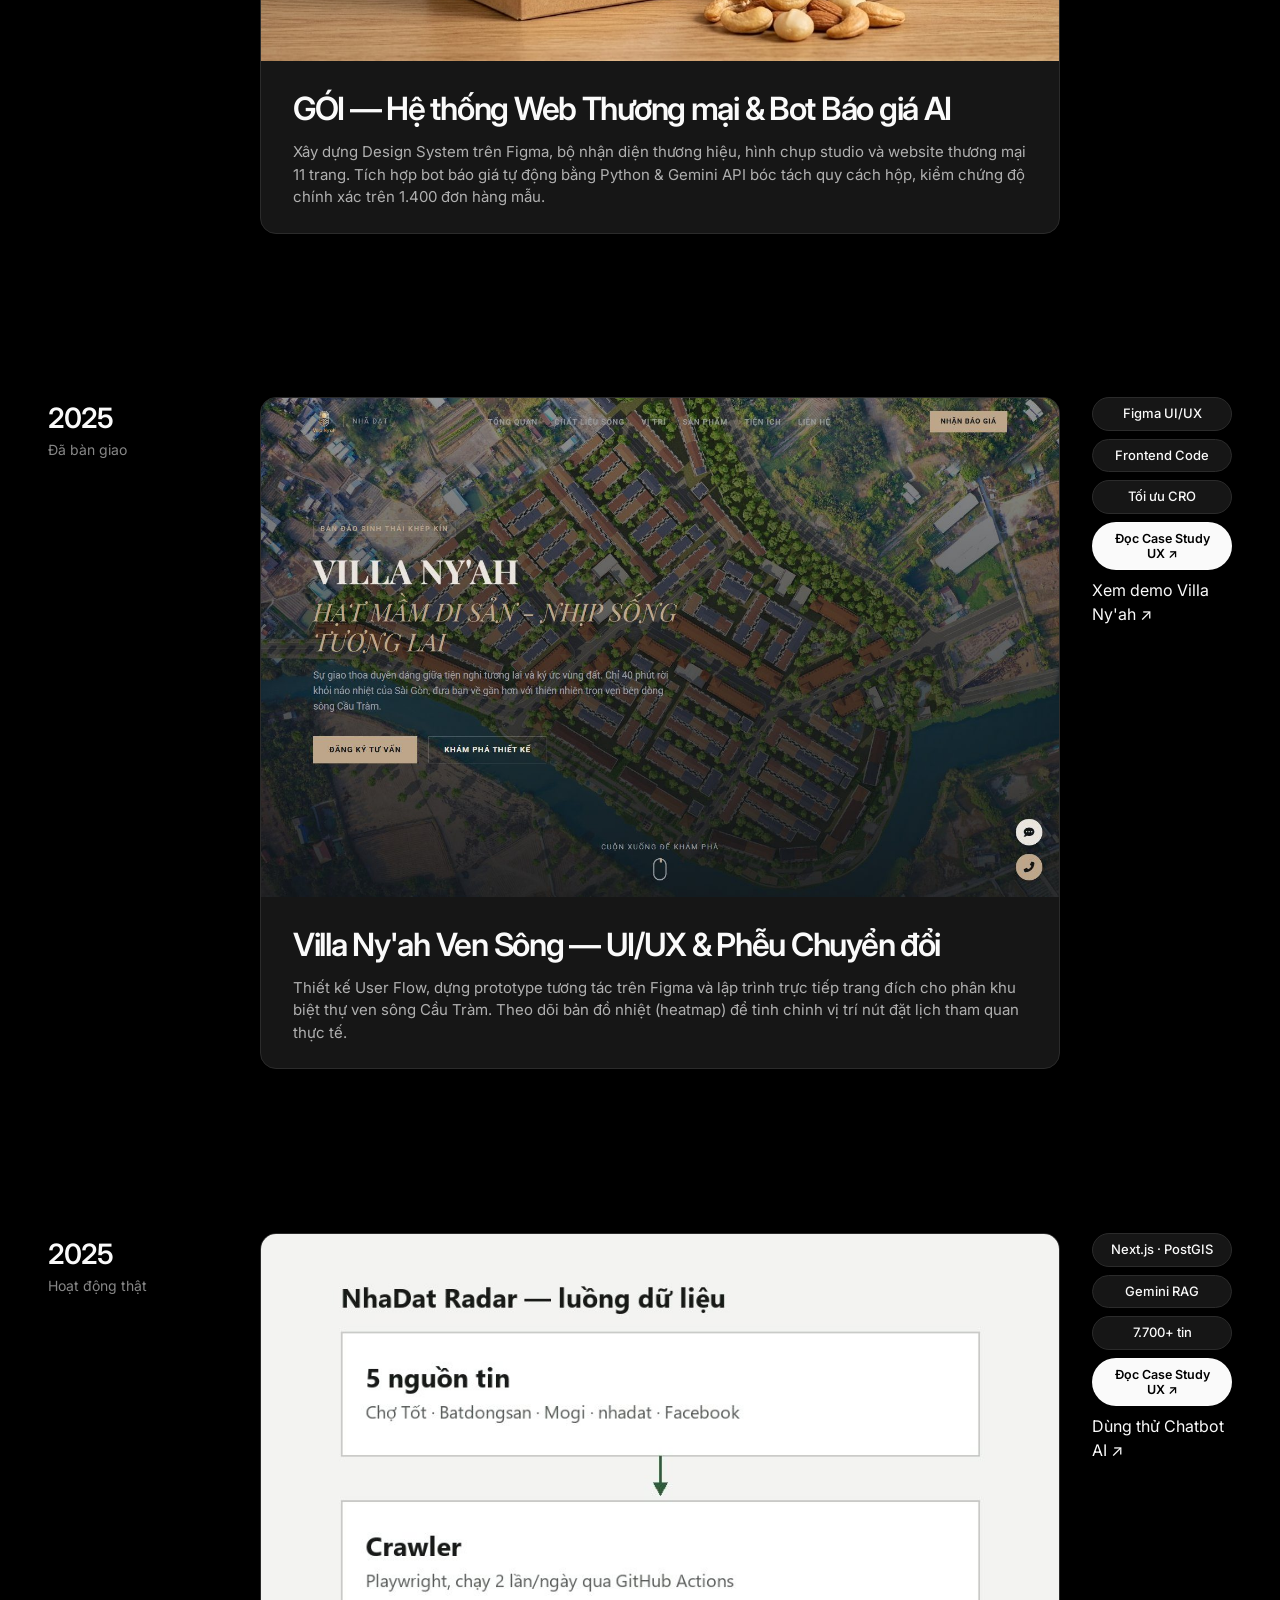
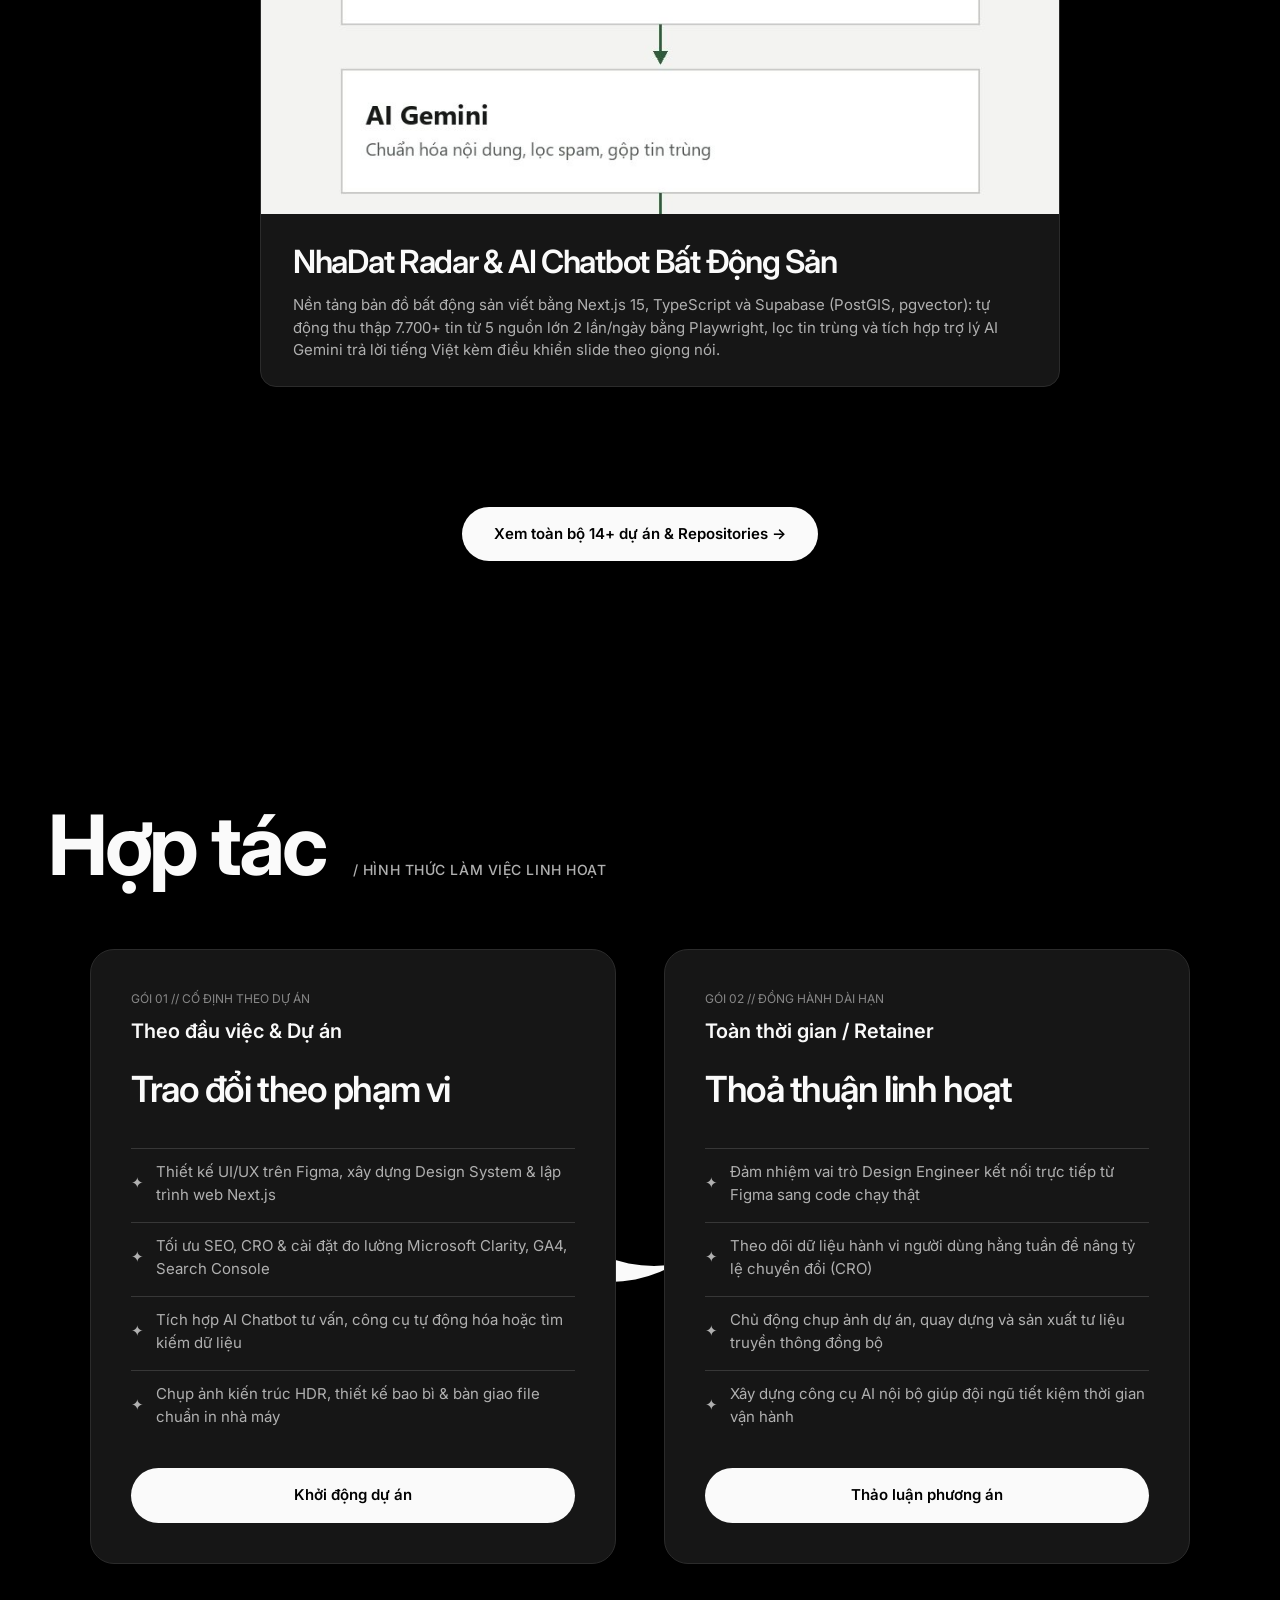
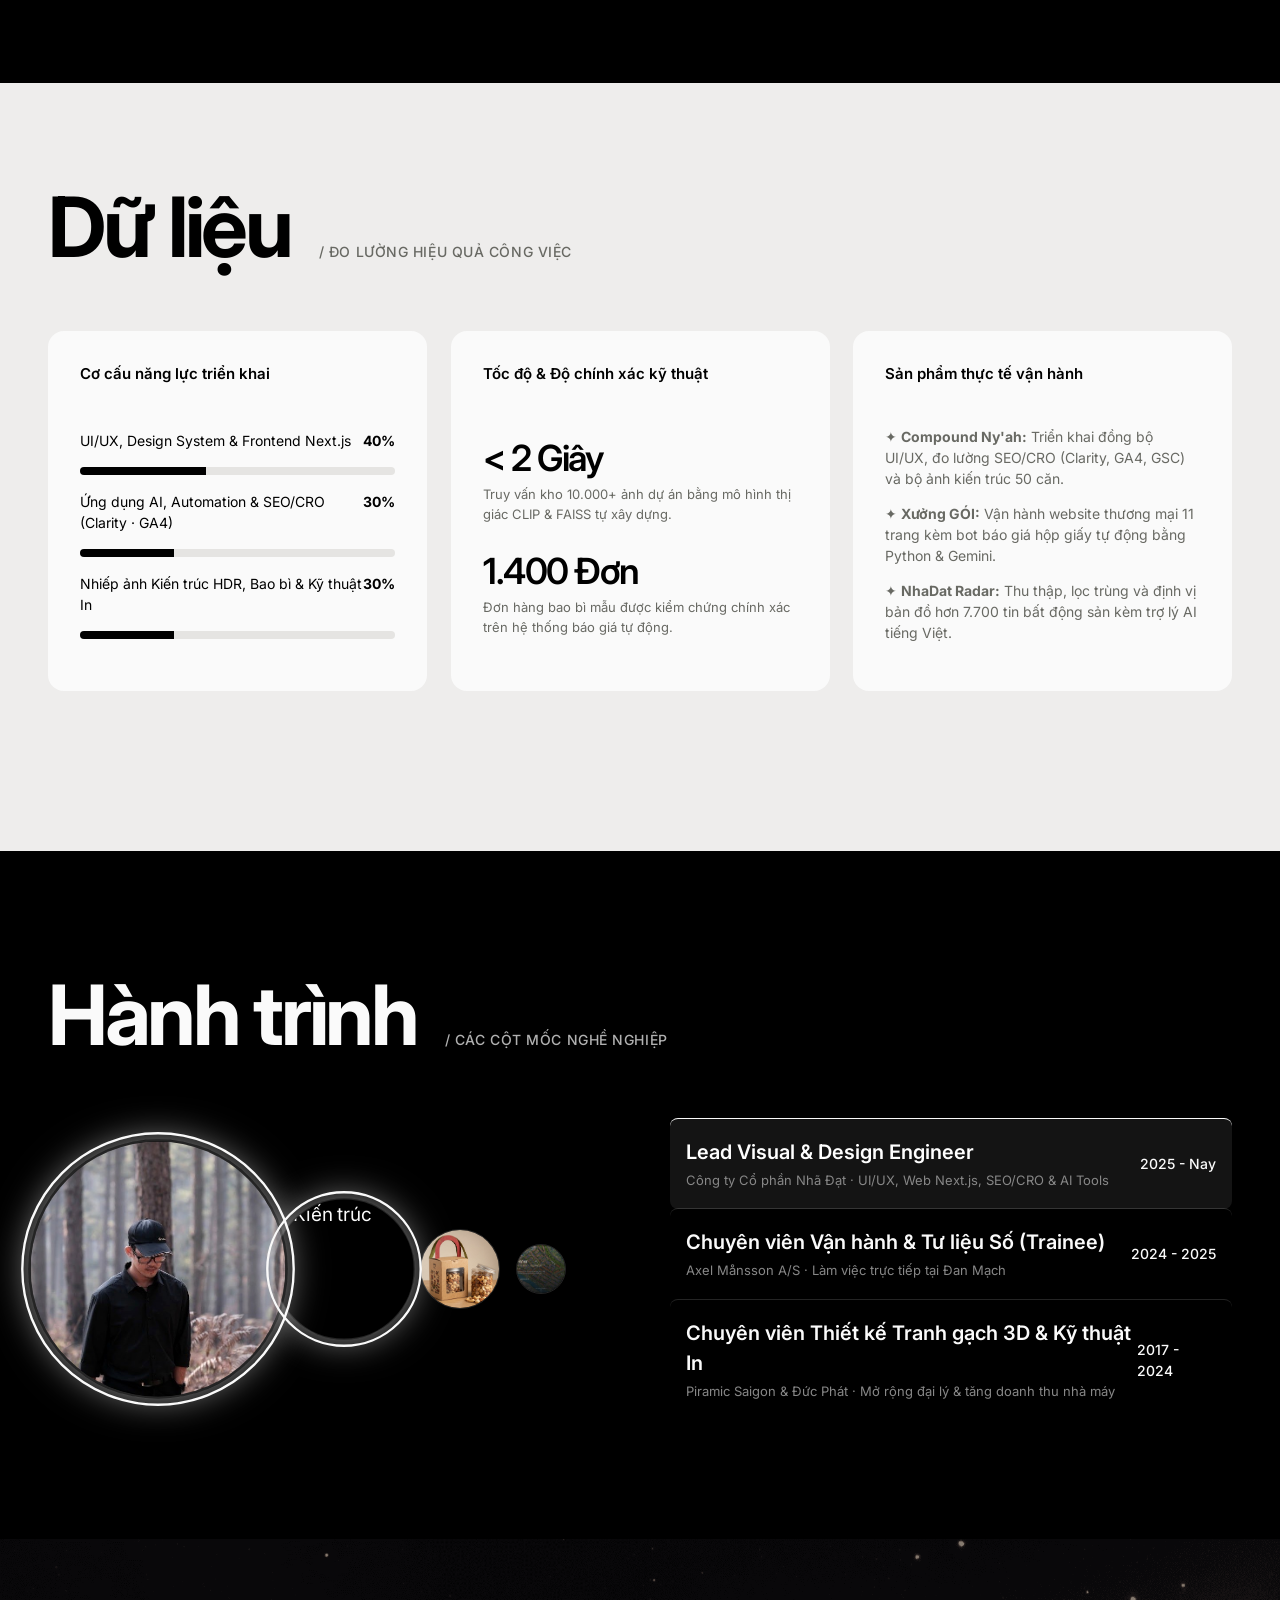
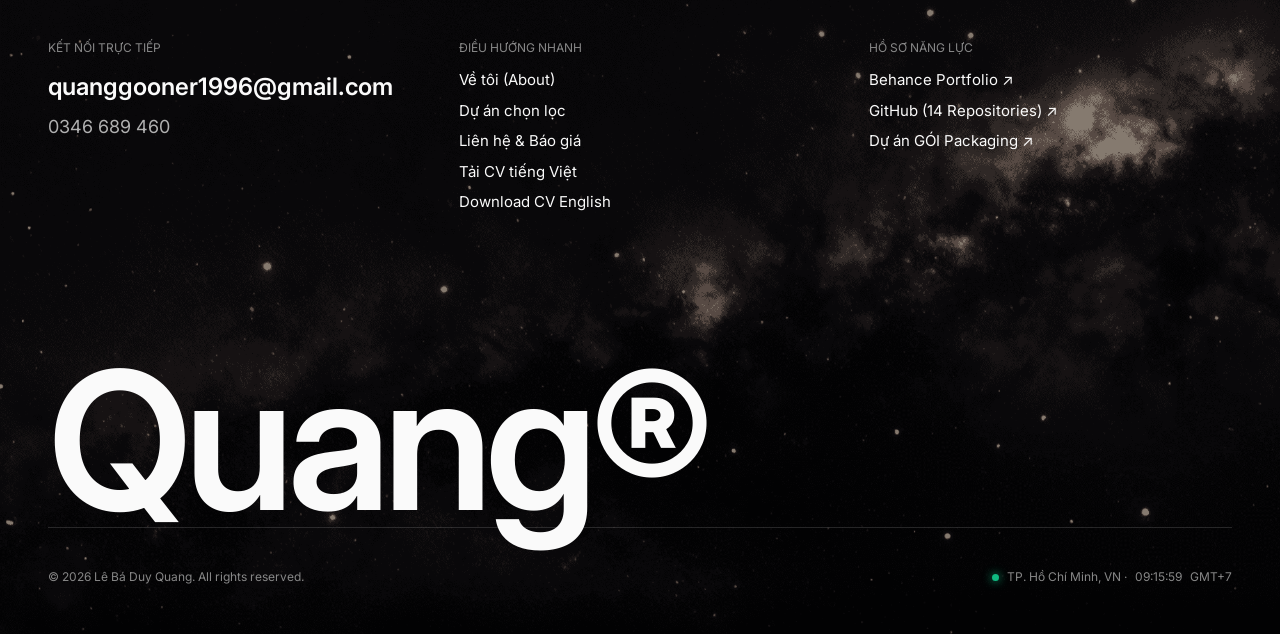
==== commit 5db74854: "fix: style +14 tools popover and condense intro bio" ====
--- a/index.html
+++ b/index.html
@@ -24,7 +24,7 @@
   <link href="https://fonts.googleapis.com/css2?family=Inter:wght@300;400;500;600;700&display=swap" rel="stylesheet">
 
   <!-- Astra Design System CSS -->
-  <link rel="stylesheet" href="assets/styles/astra.css?v=2.9">
+  <link rel="stylesheet" href="assets/styles/astra.css?v=3.0">
 </head>
 <body class="hero-active">
 
@@ -73,7 +73,7 @@
     </div>
 
     <div class="header-center">
-      <span>Không gian sáng tạo &amp; Giải pháp AI</span>
+      <span>Design Engineer · TP.HCM</span>
     </div>
 
 
@@ -245,8 +245,8 @@
       <div class="founder-editorial-row">
         <!-- Tools Stack Badges -->
         <div class="tools-stack-block">
-          <div class="tools-stack-title">Bộ công cụ cốt lõi</div>
-          <div class="tools-stack-sub">Thiết kế · Code · AI · Analytics</div>
+          <div class="tools-stack-title">Công cụ hay dùng</div>
+          <div class="tools-stack-sub">Thiết kế, code, AI</div>
           <div class="tools-badges-cluster">
             <div class="tool-badge" title="Figma (Design Systems, Tokens, Auto-layout &amp; Prototyping)">Fg</div>
             <div class="tool-badge" title="Next.js 15 &amp; TypeScript (Production Frontend Engineering)">Nx</div>
@@ -256,7 +256,7 @@
             <div class="tool-badge dark tool-badge-more" role="button" tabindex="0" title="Bấm để xem thêm 14 công nghệ chuyên sâu" id="toolBadgeMore">+14</div>
           </div>
           <div class="tools-popover" id="toolsPopover" aria-hidden="true">
-            <div class="tools-popover-title">14 Công nghệ &amp; Công cụ chuyên sâu:</div>
+            <div class="tools-popover-title">Thêm 14 công cụ</div>
             <div class="tools-popover-tags">
               <span>TypeScript</span><span>Tailwind CSS</span><span>Supabase / PostGIS</span><span>pgvector / FAISS</span>
               <span>Microsoft Clarity</span><span>Search Console (GSC)</span><span>Gemini / Claude API</span><span>ComfyUI</span>
@@ -276,8 +276,8 @@
         <!-- Editorial Thesis -->
         <div class="editorial-statement-block">
           <h2 class="statement-main">Phần lớn designer giao file rồi dừng. Tôi thiết kế trên Figma, trực tiếp code giao diện và tối ưu chuyển đổi bằng dữ liệu thật.</h2>
-          <p class="statement-muted">Kết hợp hơn 8 năm sản xuất hình ảnh thương mại (từ thiết kế tranh gạch 3D dẫn dắt thị trường giúp nhà máy mở rộng đại lý, đến nhiếp ảnh kiến trúc HDR) với tư duy kỹ thuật của một Design Engineer: xây dựng Design System trên Figma, lập trình web bằng Next.js/TypeScript và đo lường hành vi người dùng qua Microsoft Clarity, Google Analytics 4 (GA4), Google Search Console (GSC).</p>
-          <p class="statement-muted">Tại Nhã Đạt, tôi phụ trách định hướng hình ảnh kiêm phát triển hệ thống landing page cho Ny'ah Phú Định (compound 50 căn) và Villa Ny'ah, đồng thời tự lập trình các công cụ AI giải quyết bài toán vận hành: sàn tổng hợp BĐS NhaDat Radar, công cụ tìm kiếm kho 10.000+ ảnh bằng CLIP/FAISS, chatbot bán hàng và web báo giá bao bì tự động GÓI.</p>
+          <p class="statement-muted">8 năm làm hình ảnh thương mại: từ thiết kế tranh gạch 3D cho nhà máy đến chụp ảnh kiến trúc. Giờ tôi thiết kế trên Figma, tự code bằng Next.js và xem số liệu thật để sửa giao diện.</p>
+          <p class="statement-muted">Ở Nhã Đạt, tôi làm hình ảnh và landing page cho Ny'ah Phú Định và Villa Ny'ah. Tôi cũng tự viết vài công cụ nội bộ: tìm ảnh trong kho 10.000+ file, chatbot bán hàng, web báo giá bao bì GÓI.</p>
 
           <!-- Brand Partners Strip -->
           <div class="brand-partners-strip">
--- a/assets/styles/astra.css
+++ b/assets/styles/astra.css
@@ -2518,3 +2518,19 @@
     gap: 16px;
   }
 }
+
+/* ===== Tools popover (+14) ===== */
+.tools-stack-block { position: relative; }
+.tool-badge-more { cursor: pointer; user-select: none; }
+.tool-badge-more:focus-visible { outline: 2px solid #111; outline-offset: 2px; }
+.tools-popover {
+  position: absolute; left: 0; top: 100%; margin-top: 12px; z-index: 50;
+  width: min(360px, 90vw); padding: 16px 18px; background: #fff; color: #111;
+  border: 1px solid rgba(0,0,0,.1); border-radius: 14px; box-shadow: 0 12px 32px rgba(0,0,0,.16);
+  opacity: 0; visibility: hidden; transform: translateY(-6px); pointer-events: none;
+  transition: opacity .2s ease, transform .2s ease, visibility .2s;
+}
+.tools-popover.open { opacity: 1; visibility: visible; transform: none; pointer-events: auto; }
+.tools-popover-title { font-size: 13px; font-weight: 600; margin-bottom: 10px; }
+.tools-popover-tags { display: flex; flex-wrap: wrap; gap: 6px; }
+.tools-popover-tags span { font-size: 12px; padding: 5px 10px; border-radius: 999px; background: #f1f0ee; white-space: nowrap; }
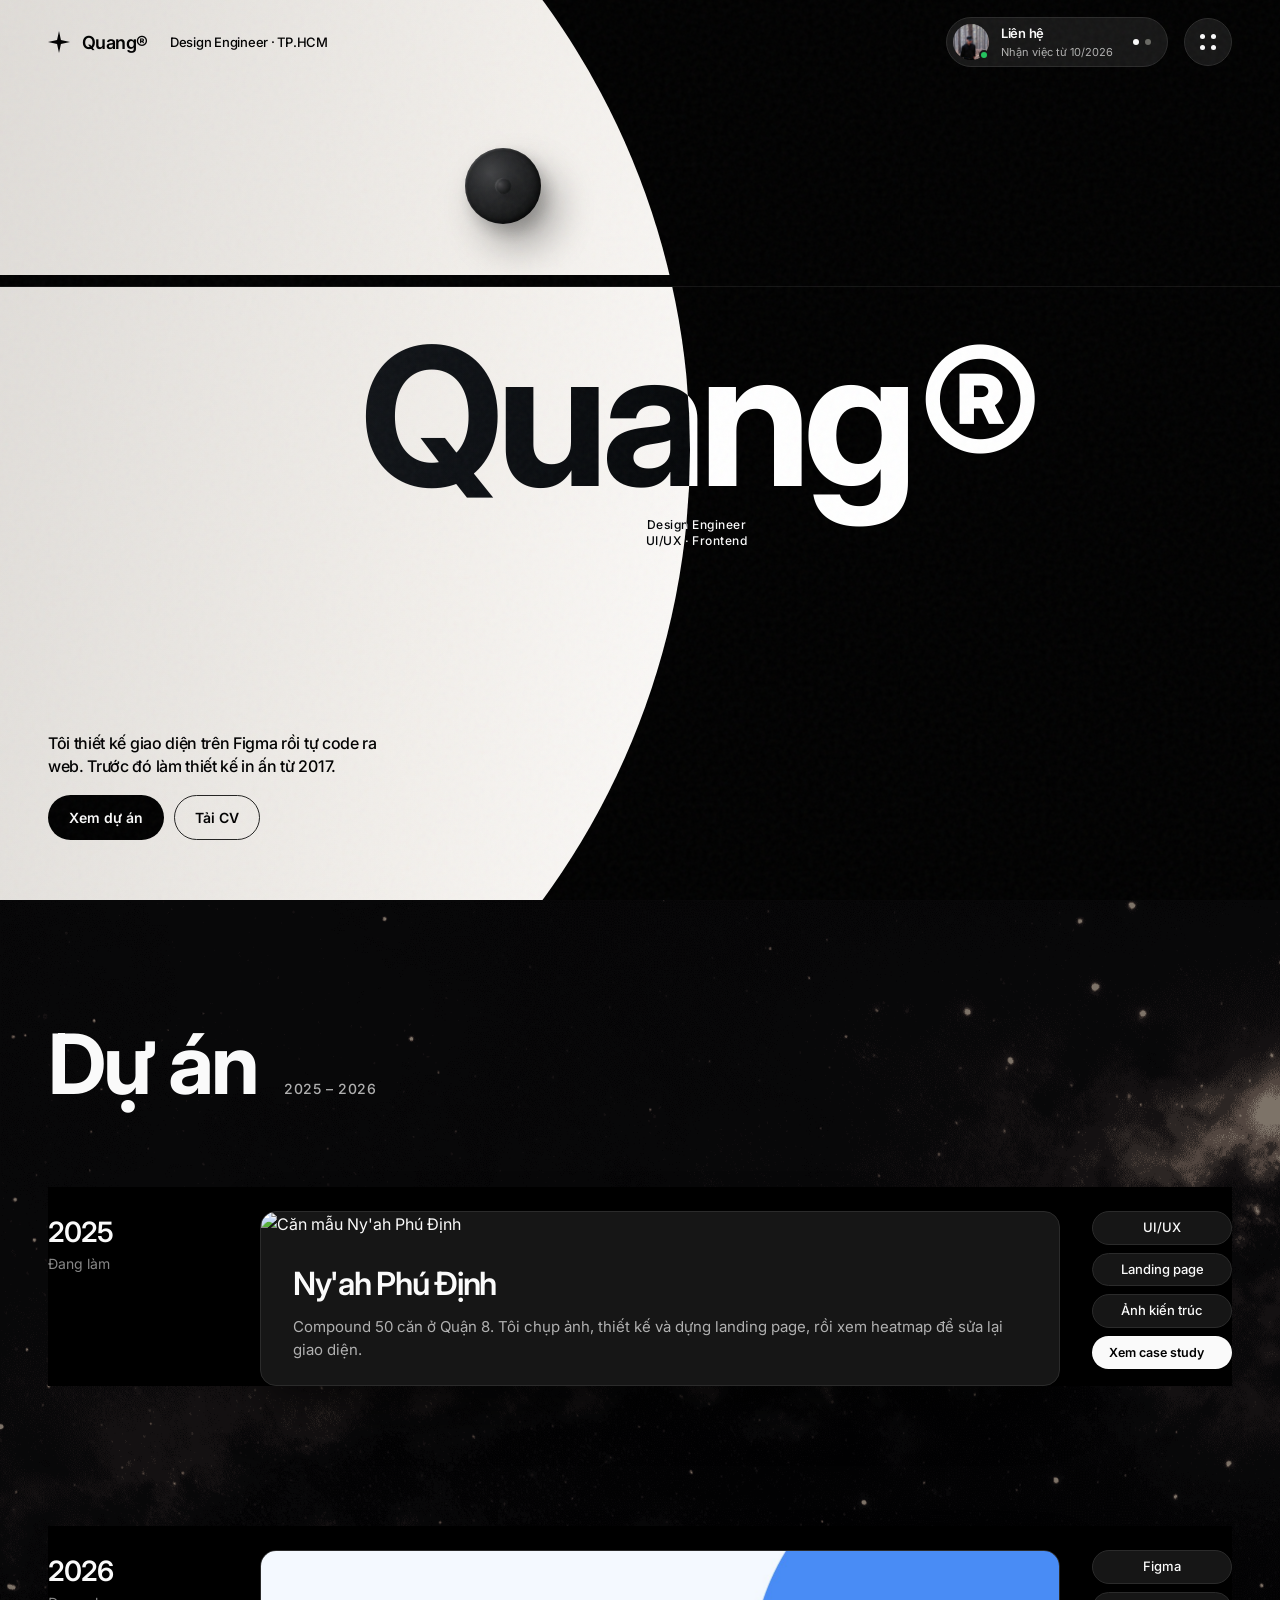
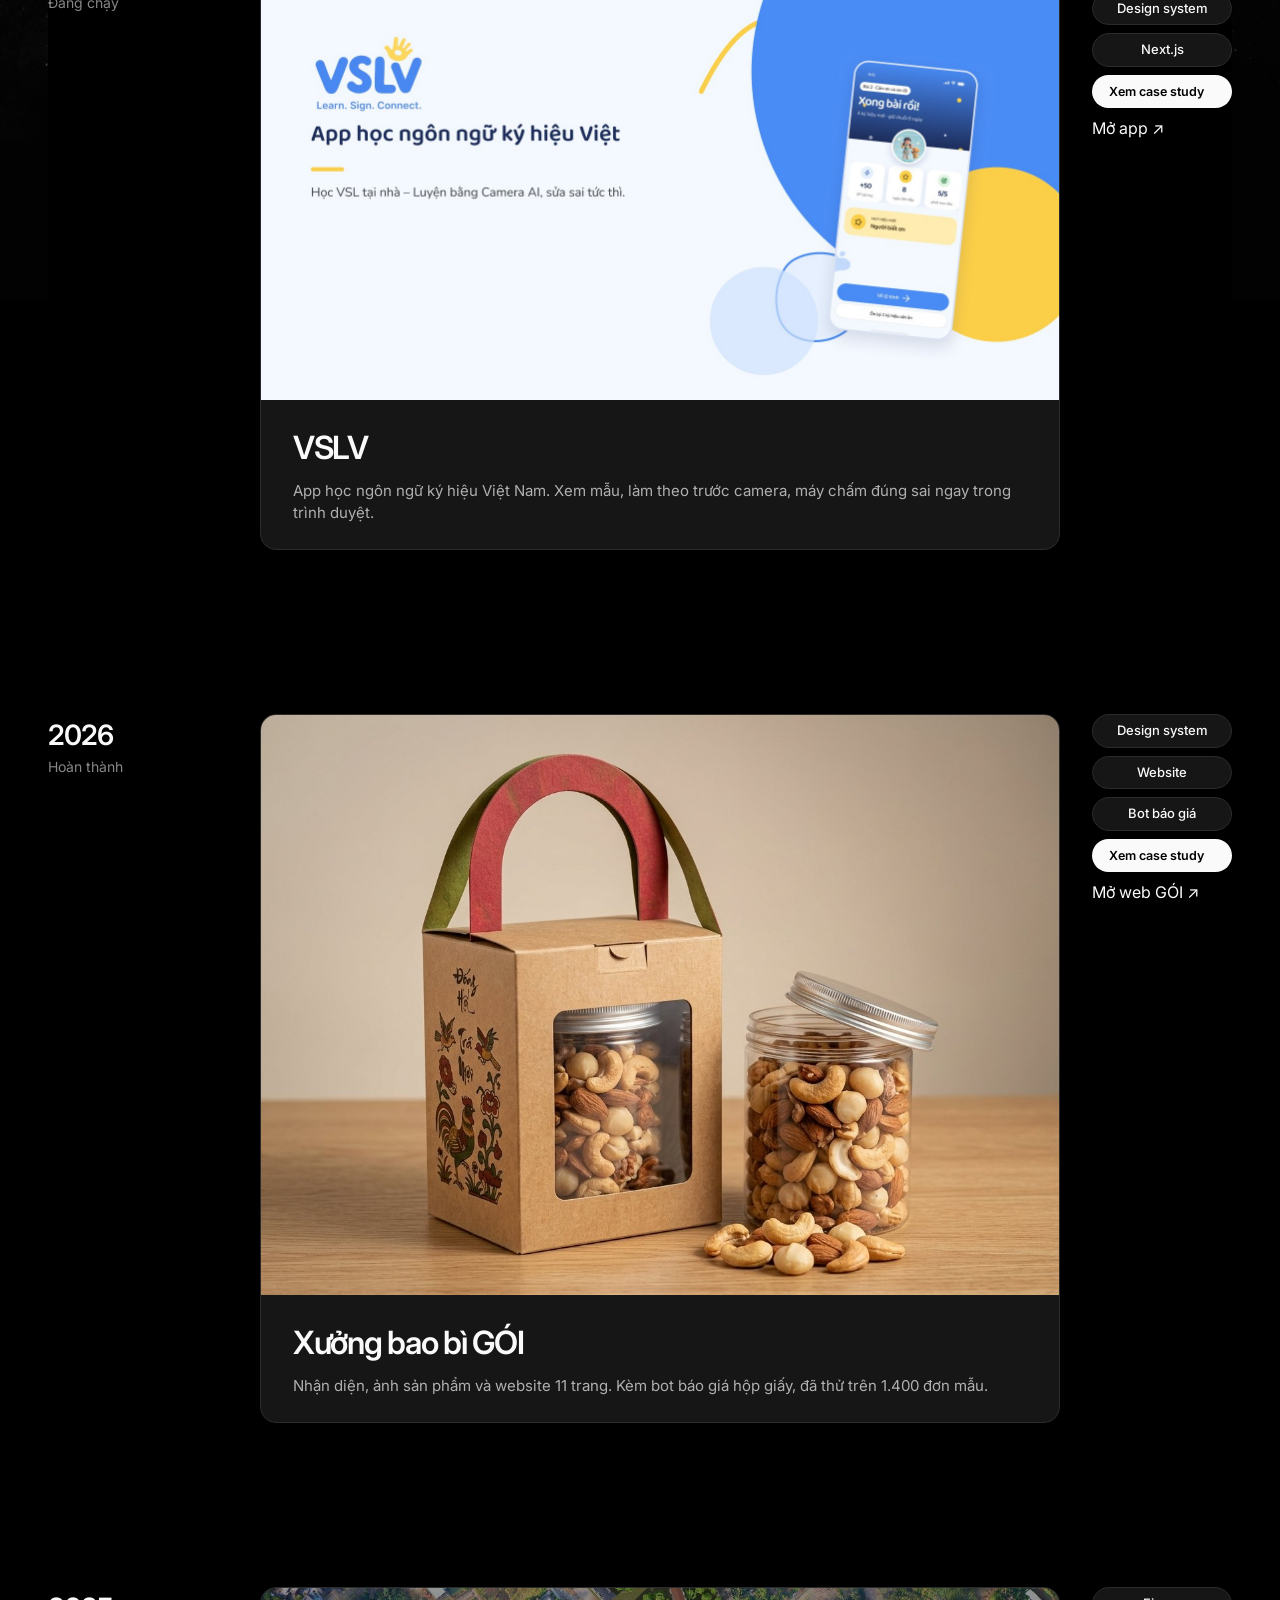
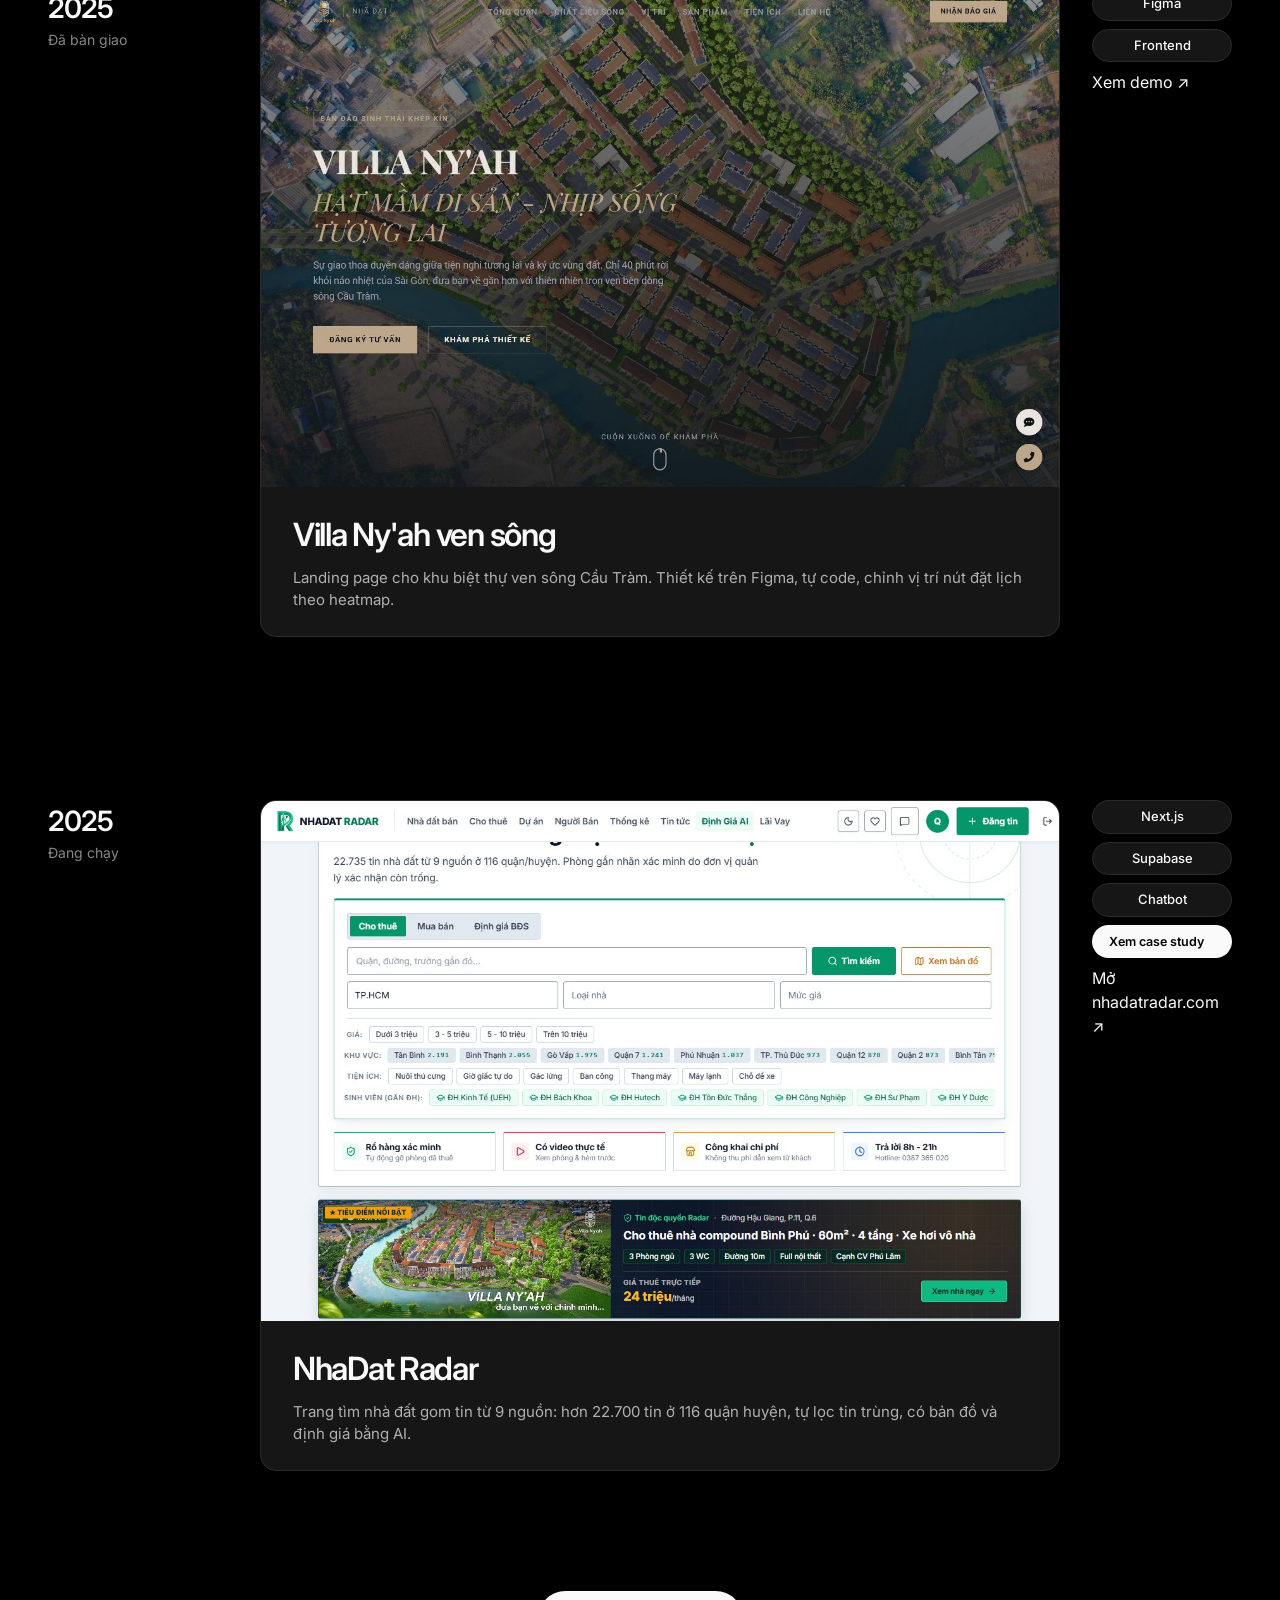
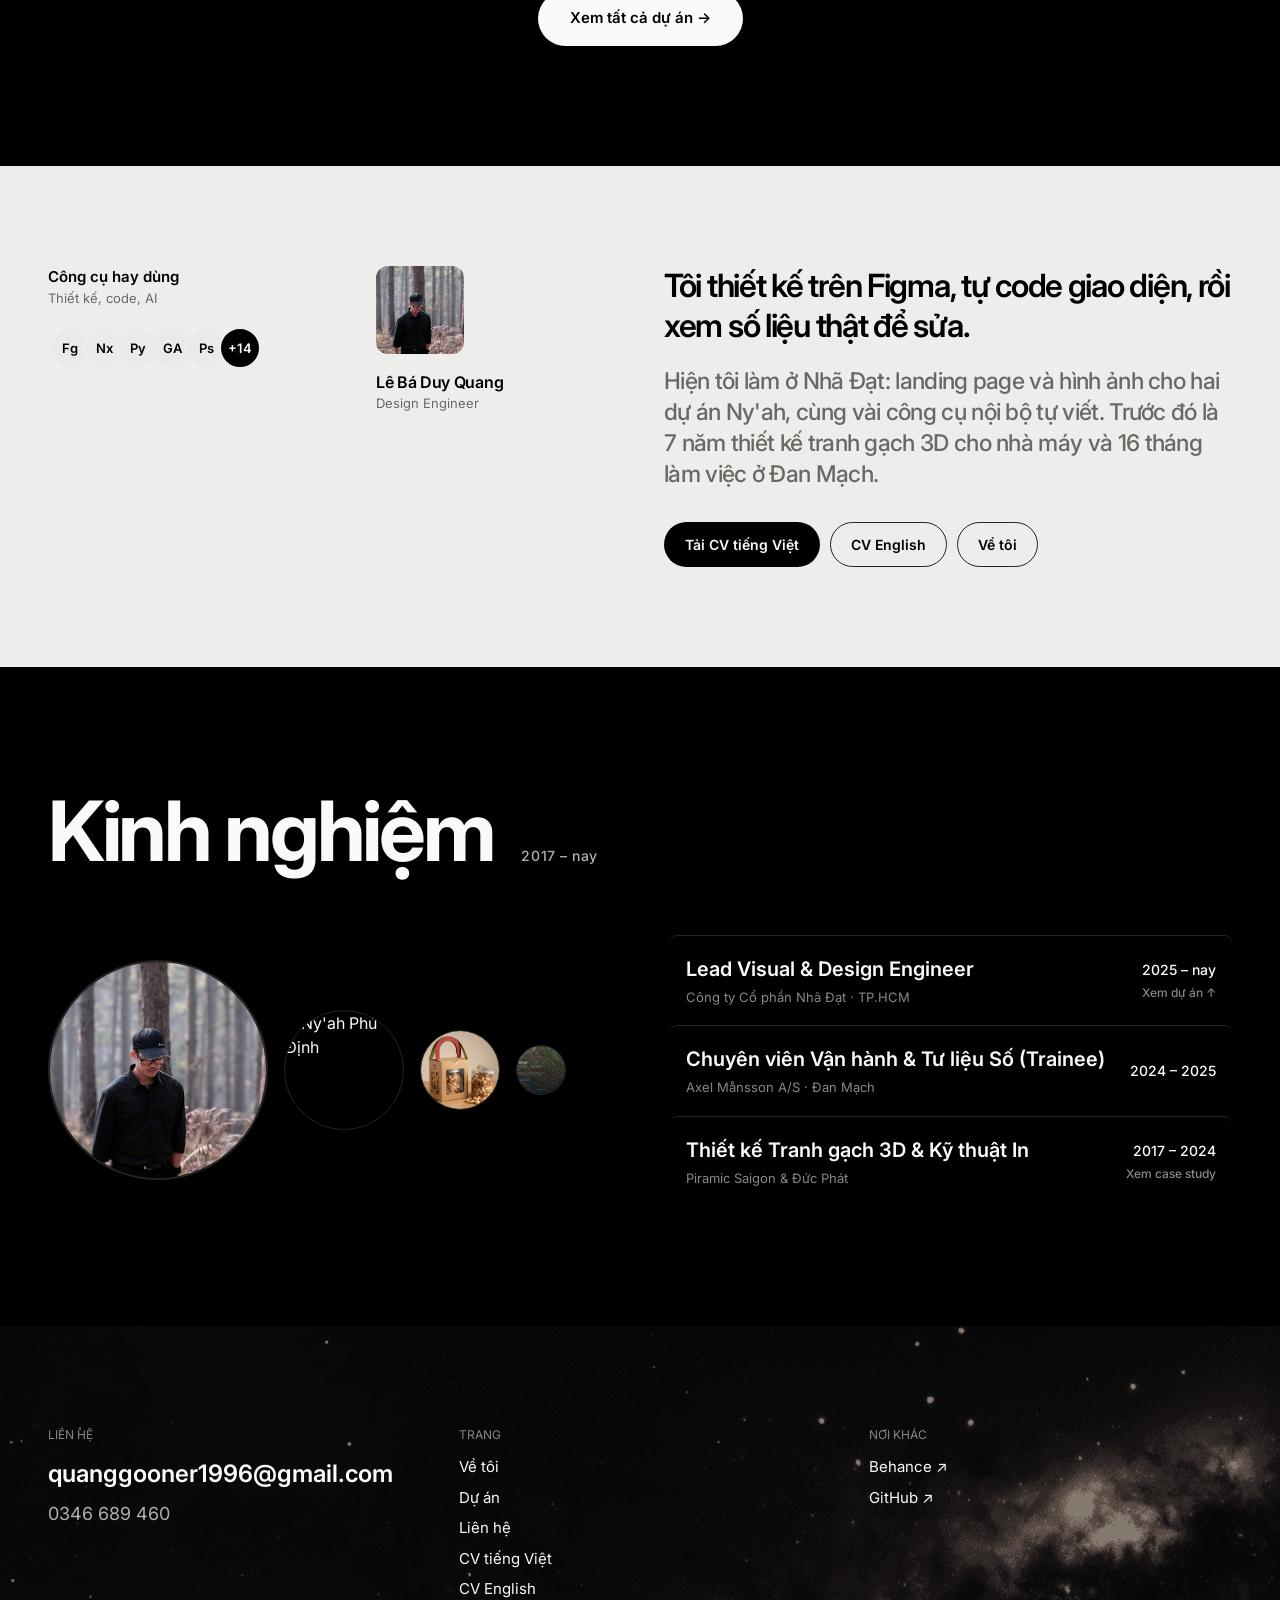
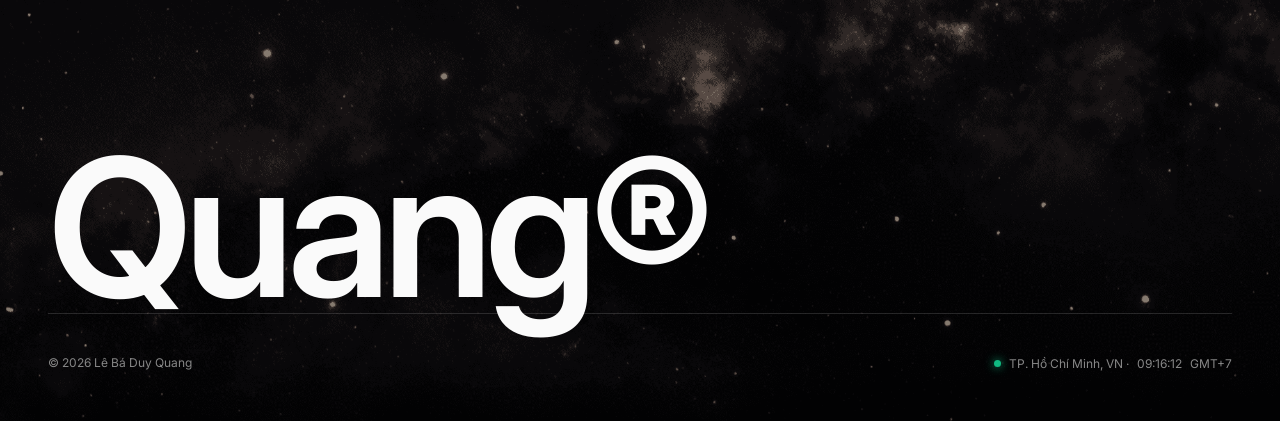
==== commit 29446691: "Cut home and About copy for recruiters, add VSLV, rewrite case studies Home: 8 sections down to 5 (h" ====
--- a/index.html
+++ b/index.html
@@ -3,15 +3,15 @@
 <head>
   <meta charset="UTF-8">
   <meta name="viewport" content="width=device-width, initial-scale=1.0">
-  <title>Lê Bá Duy Quang® · Design Engineer (UI/UX, Frontend &amp; AI Workflows)</title>
-  <meta name="description" content="Lê Bá Duy Quang · Design Engineer kết hợp thiết kế hệ thống UI/UX trên Figma, lập trình giao diện Next.js/TypeScript, quy trình AI, tối ưu SEO/CRO và sản xuất hình ảnh tại TP.HCM.">
+  <title>Lê Bá Duy Quang · Design Engineer</title>
+  <meta name="description" content="Lê Bá Duy Quang, Design Engineer ở TP.HCM. Thiết kế giao diện trên Figma, tự code web, chụp ảnh kiến trúc.">
   <meta name="author" content="Lê Bá Duy Quang">
   <meta name="theme-color" content="#000000">
 
   <!-- Open Graph -->
   <meta property="og:type" content="website">
-  <meta property="og:title" content="Lê Bá Duy Quang® · Design Engineer (UI/UX, Frontend &amp; AI Workflows)">
-  <meta property="og:description" content="Thiết kế hệ thống UI/UX (Figma), lập trình web thực tế (Next.js/TypeScript), công cụ AI, tối ưu SEO/CRO và sản xuất hình ảnh chuẩn xác.">
+  <meta property="og:title" content="Lê Bá Duy Quang · Design Engineer">
+  <meta property="og:description" content="Thiết kế giao diện trên Figma, tự code web, chụp ảnh kiến trúc. TP.HCM.">
   <meta property="og:image" content="media/nyah-photo-1.jpg">
   <meta property="og:locale" content="vi_VN">
 
@@ -23,14 +23,11 @@
   <link rel="preconnect" href="https://fonts.gstatic.com" crossorigin>
   <link href="https://fonts.googleapis.com/css2?family=Inter:wght@300;400;500;600;700&display=swap" rel="stylesheet">
 
-  <!-- Astra Design System CSS -->
-  <link rel="stylesheet" href="assets/styles/astra.css?v=3.0">
+  <link rel="stylesheet" href="assets/styles/astra.css?v=3.4">
 </head>
 <body class="hero-active">
 
-  <!-- ========================================================================
-       00_MENU_OVERLAY (Full-screen navigation overlay)
-       ======================================================================== -->
+  <!-- MENU OVERLAY -->
   <div class="menu-overlay" id="menuOverlay" aria-hidden="true">
     <div class="menu-overlay-header">
       <div class="header-left">
@@ -39,7 +36,7 @@
         </svg>
         <span class="header-brand">Quang®</span>
       </div>
-      <button class="menu-close-btn" type="button" aria-label="Đóng bảng điều hướng">
+      <button class="menu-close-btn" type="button" aria-label="Đóng menu">
         <div class="menu-close-grid">
           <span></span><span></span><span></span><span></span><span></span>
         </div>
@@ -48,22 +45,19 @@
 
     <nav class="menu-overlay-nav">
       <a href="index.html" class="active">Trang chủ</a>
+      <a href="projects.html">Dự án</a>
       <a href="about.html">Về tôi</a>
-      <a href="projects.html">Dự án chọn lọc</a>
-      <a href="#services">Dịch vụ &amp; Quy trình</a>
-      <a href="contact.html">Liên hệ hợp tác</a>
+      <a href="contact.html">Liên hệ</a>
     </nav>
 
     <div class="menu-overlay-footer">
-      <div>TP. Hồ Chí Minh, Việt Nam · GMT+7</div>
+      <div>TP. Hồ Chí Minh</div>
       <div><a href="mailto:quanggooner1996@gmail.com">quanggooner1996@gmail.com</a></div>
-      <div>Hotline: <a href="tel:+84346689460">0346 689 460</a></div>
+      <div><a href="tel:+84346689460">0346 689 460</a></div>
     </div>
   </div>
 
-  <!-- ========================================================================
-       TOP HEADER NAVIGATION (Glass bar with status and menu trigger)
-       ======================================================================== -->
+  <!-- HEADER -->
   <header class="site-header">
     <div class="header-left">
       <svg class="header-star-logo" viewBox="0 0 16 16" fill="currentColor">
@@ -76,8 +70,6 @@
       <span>Design Engineer · TP.HCM</span>
     </div>
 
-
-
     <div class="header-right">
       <a href="contact.html" class="contact-pill">
         <div class="contact-pill-avatar-wrap">
@@ -101,163 +93,185 @@
     </div>
   </header>
 
-  <!-- ========================================================================
-       01_HERO_CELESTIAL_CONTRAST (Astra 1:1 Split Contrast Layout)
-       ======================================================================== -->
+  <!-- 01 HERO -->
   <section class="hero-section" id="top">
-    <!-- Genuine Astra Milky Way Texture -->
     <div class="hero-cosmos-bg">
       <video class="hero-cosmos-video" autoplay muted loop playsinline preload="auto">
         <source src="media/10378519-uhd_3840_2160_24fps.mp4" type="video/mp4">
       </video>
     </div>
 
-    <!-- Optical Rings -->
     <div class="hero-lens-ring-outer"></div>
     <div class="hero-lens-ring-inner"></div>
 
-    <!-- Clean Celestial Sphere (White to Warm Cream Gradient from Figma) -->
     <div class="hero-planet"></div>
 
-    <!-- Iconic Astra 4-point star on planet -->
-    <div class="hero-planet-star" aria-hidden="true">
-      <svg viewBox="0 0 24 24" fill="#000000" width="28" height="28">
-        <path d="M12 0L14.4 9.6L24 12L14.4 14.4L12 24L9.6 14.4L0 12L9.6 9.6L12 0Z"/>
-      </svg>
-    </div>
-
-    <!-- Satellite Accent Orb & Revolving Moon (Astra 1:1) -->
     <div class="hero-satellite-wrap">
       <div class="hero-satellite-orb"></div>
-    </div>
-
-    <!-- Authentic Full-Width Clean Minimal Seam Bar -->
+      <div class="hero-moon-path" aria-hidden="true">
+        <div class="hero-moon-x"><div class="hero-moon"></div></div>
+      </div>
+    </div>
+
     <div class="hero-streak-bar" aria-hidden="true"></div>
 
-    <!-- Giant Display Title with Difference Blend Split -->
     <div class="hero-title-wrap">
       <h1 class="hero-display-title"><span class="hero-name">Quang</span><span class="hero-reg">®</span></h1>
       <div class="hero-brand-descriptor">
         <div>Design Engineer</div>
-        <div>UI/UX &amp; AI Builder</div>
-      </div>
-    </div>
-
-
-
-    <!-- Hero Service Step Items (Bottom Left on Planet Sphere) -->
-    <div class="hero-services-list">
-      <div class="hero-service-item active" role="button" tabindex="0" aria-label="01/04 Thiết kế UI/UX, Design System &amp; Web Next.js">
-        <span>01/04 Thiết kế UI/UX, Design System &amp; Web Next.js</span>
-        
-      </div>
-      <div class="hero-service-item" role="button" tabindex="0" aria-label="02/04 Tối ưu SEO, CRO &amp; Phân tích hành vi (Clarity / GA4)">
-        <span>02/04 Tối ưu SEO, CRO &amp; Phân tích hành vi (Clarity / GA4)</span>
-        
-      </div>
-      <div class="hero-service-item" role="button" tabindex="0" aria-label="03/04 Ứng dụng AI, Chatbot &amp; Tìm kiếm thị giác">
-        <span>03/04 Ứng dụng AI, Chatbot &amp; Tìm kiếm thị giác</span>
-        
-      </div>
-      <div class="hero-service-item" role="button" tabindex="0" aria-label="04/04 Nhiếp ảnh Kiến trúc, Bao bì &amp; Kỹ thuật In">
-        <span>04/04 Nhiếp ảnh Kiến trúc, Bao bì &amp; Kỹ thuật In</span>
-        
+        <div>UI/UX · Frontend</div>
+      </div>
+    </div>
+
+    <!-- Một câu giới thiệu + hai nút, thay cho danh sách 4 dịch vụ -->
+    <div class="hero-services-list hero-intro">
+      <p class="hero-intro-text">Tôi thiết kế giao diện trên Figma rồi tự code ra web. Trước đó làm thiết kế in ấn từ 2017.</p>
+      <div class="hero-intro-actions">
+        <a href="#projects" class="hero-intro-btn primary">Xem dự án</a>
+        <a href="assets/docs/Quang's CV.pdf" target="_blank" rel="noopener" class="hero-intro-btn">Tải CV</a>
       </div>
     </div>
   </section>
 
-  <!-- ========================================================================
-       CONTINUOUS INFINITE MARQUEE TICKER (Astra Signature Glide)
-       ======================================================================== -->
-  <div class="astra-ticker-wrap" aria-hidden="true">
-    <div class="astra-ticker-track">
-      <div class="astra-ticker-item">
-        <span>User Interface (UI) &amp; User Experience (UX)</span><span class="star">✦</span>
-        <span>Figma Design Systems &amp; Next.js 15</span><span class="star">✦</span>
-        <span>Tối ưu SEO &amp; CRO (Clarity · GA4 · GSC)</span><span class="star">✦</span>
-        <span>AI Workflows &amp; Semantic Search (CLIP / FAISS)</span><span class="star">✦</span>
-        <span>Nhiếp ảnh Kiến trúc HDR &amp; Kỹ thuật In</span><span class="star">✦</span>
-        <span>Lê Bá Duy Quang® · TP.HCM</span><span class="star">✦</span>
-      </div>
-      <div class="astra-ticker-item">
-        <span>User Interface (UI) &amp; User Experience (UX)</span><span class="star">✦</span>
-        <span>Figma Design Systems &amp; Next.js 15</span><span class="star">✦</span>
-        <span>Tối ưu SEO &amp; CRO (Clarity · GA4 · GSC)</span><span class="star">✦</span>
-        <span>AI Workflows &amp; Semantic Search (CLIP / FAISS)</span><span class="star">✦</span>
-        <span>Nhiếp ảnh Kiến trúc HDR &amp; Kỹ thuật In</span><span class="star">✦</span>
-        <span>Lê Bá Duy Quang® · TP.HCM</span><span class="star">✦</span>
-      </div>
-    </div>
-  </div>
-
-
-  <!-- ========================================================================
-       02_HELLO_EDITORIAL_INTRO_&_STATS (Warm Paper #EEEDEC)
-       ======================================================================== -->
+  <!-- 02 DỰ ÁN -->
+  <section class="section-projects" id="projects">
+    <div class="projects-sky-bg"></div>
+
+    <div class="paper-grid" style="position: relative; z-index: 2;">
+      <div class="services-head">
+        <h2 class="section-big-title">Dự án</h2>
+        <div class="section-count-tag">2025 – 2026</div>
+      </div>
+
+      <div class="timeline-items-stack">
+        <article class="timeline-card-row" id="project-nyah">
+          <div class="timeline-date-block">
+            <div class="timeline-date">2025</div>
+            <div class="timeline-year">Đang làm</div>
+          </div>
+          <div class="timeline-card">
+            <img src="media/nyah-photo-2.jpg" alt="Căn mẫu Ny'ah Phú Định" class="timeline-card-media" loading="lazy">
+            <div class="timeline-card-meta">
+              <h3 class="timeline-card-title">Ny'ah Phú Định</h3>
+              <p class="timeline-card-desc">Compound 50 căn ở Quận 8. Tôi chụp ảnh, thiết kế và dựng landing page, rồi xem heatmap để sửa lại giao diện.</p>
+            </div>
+          </div>
+          <div class="timeline-roles-stack">
+            <div class="role-badge">UI/UX</div>
+            <div class="role-badge">Landing page</div>
+            <div class="role-badge">Ảnh kiến trúc</div>
+            <button type="button" class="cs-trigger-btn light" data-casestudy="nyah" onclick="openCaseStudy('nyah')">Xem case study</button>
+          </div>
+        </article>
+
+        <article class="timeline-card-row" id="project-vslv">
+          <div class="timeline-date-block">
+            <div class="timeline-date">2026</div>
+            <div class="timeline-year">Đang chạy</div>
+          </div>
+          <div class="timeline-card">
+            <img src="media/vslv-cover.jpg" alt="VSLV, app học ngôn ngữ ký hiệu Việt" class="timeline-card-media" loading="lazy">
+            <div class="timeline-card-meta">
+              <h3 class="timeline-card-title">VSLV</h3>
+              <p class="timeline-card-desc">App học ngôn ngữ ký hiệu Việt Nam. Xem mẫu, làm theo trước camera, máy chấm đúng sai ngay trong trình duyệt.</p>
+            </div>
+          </div>
+          <div class="timeline-roles-stack">
+            <div class="role-badge">Figma</div>
+            <div class="role-badge">Design system</div>
+            <div class="role-badge">Next.js</div>
+            <button type="button" class="cs-trigger-btn light" data-casestudy="vslv" onclick="openCaseStudy('vslv')">Xem case study</button>
+            <a href="https://quang507.github.io/VSL/" target="_blank" rel="noopener" class="timeline-view-link">Mở app ↗</a>
+          </div>
+        </article>
+
+        <article class="timeline-card-row" id="project-goi">
+          <div class="timeline-date-block">
+            <div class="timeline-date">2026</div>
+            <div class="timeline-year">Hoàn thành</div>
+          </div>
+          <div class="timeline-card">
+            <img src="media/goi-1.jpg" alt="Bao bì GÓI" class="timeline-card-media" loading="lazy">
+            <div class="timeline-card-meta">
+              <h3 class="timeline-card-title">Xưởng bao bì GÓI</h3>
+              <p class="timeline-card-desc">Nhận diện, ảnh sản phẩm và website 11 trang. Kèm bot báo giá hộp giấy, đã thử trên 1.400 đơn mẫu.</p>
+            </div>
+          </div>
+          <div class="timeline-roles-stack">
+            <div class="role-badge">Design system</div>
+            <div class="role-badge">Website</div>
+            <div class="role-badge">Bot báo giá</div>
+            <button type="button" class="cs-trigger-btn light" data-casestudy="goi" onclick="openCaseStudy('goi')">Xem case study</button>
+            <a href="https://goi-v2.vercel.app" target="_blank" rel="noopener" class="timeline-view-link">Mở web GÓI ↗</a>
+          </div>
+        </article>
+
+        <article class="timeline-card-row" id="project-villa">
+          <div class="timeline-date-block">
+            <div class="timeline-date">2025</div>
+            <div class="timeline-year">Đã bàn giao</div>
+          </div>
+          <div class="timeline-card">
+            <img src="media/shot-nyah-landing.jpg" alt="Landing page Villa Ny'ah" class="timeline-card-media" loading="lazy">
+            <div class="timeline-card-meta">
+              <h3 class="timeline-card-title">Villa Ny'ah ven sông</h3>
+              <p class="timeline-card-desc">Landing page cho khu biệt thự ven sông Cầu Tràm. Thiết kế trên Figma, tự code, chỉnh vị trí nút đặt lịch theo heatmap.</p>
+            </div>
+          </div>
+          <div class="timeline-roles-stack">
+            <div class="role-badge">Figma</div>
+            <div class="role-badge">Frontend</div>
+            <a href="https://polite-hamster-cf3510.netlify.app/" target="_blank" rel="noopener" class="timeline-view-link">Xem demo ↗</a>
+          </div>
+        </article>
+
+        <article class="timeline-card-row" id="project-radar">
+          <div class="timeline-date-block">
+            <div class="timeline-date">2025</div>
+            <div class="timeline-year">Đang chạy</div>
+          </div>
+          <div class="timeline-card">
+            <img src="media/shot-nhadat-radar.jpg" alt="Trang chủ NhaDat Radar" class="timeline-card-media" loading="lazy">
+            <div class="timeline-card-meta">
+              <h3 class="timeline-card-title">NhaDat Radar</h3>
+              <p class="timeline-card-desc">Trang tìm nhà đất gom tin từ 9 nguồn: hơn 22.700 tin ở 116 quận huyện, tự lọc tin trùng, có bản đồ và định giá bằng AI.</p>
+            </div>
+          </div>
+          <div class="timeline-roles-stack">
+            <div class="role-badge">Next.js</div>
+            <div class="role-badge">Supabase</div>
+            <div class="role-badge">Chatbot</div>
+            <button type="button" class="cs-trigger-btn light" data-casestudy="radar" onclick="openCaseStudy('radar')">Xem case study</button>
+            <a href="https://nhadatradar.com" target="_blank" rel="noopener" class="timeline-view-link">Mở nhadatradar.com ↗</a>
+          </div>
+        </article>
+      </div>
+
+      <div style="text-align: center; margin-top: 60px;">
+        <a href="projects.html" class="pricing-btn">Xem tất cả dự án →</a>
+      </div>
+    </div>
+  </section>
+
+  <!-- 03 GIỚI THIỆU -->
   <section class="section-paper" id="about-intro">
     <div class="paper-grid">
-      <!-- Top Stats Row -->
-      <div class="stats-row">
-        <svg class="double-sparkle-svg" viewBox="0 0 44 22" fill="#000000">
-          <path d="M11 0L12.5 8.5L21 11L12.5 13.5L11 22L9.5 13.5L1 11L9.5 8.5L11 0Z"/>
-          <path d="M33 3L34.2 9.8L41 11.5L34.2 13.2L33 20L31.8 13.2L25 11.5L31.8 9.8L33 3Z"/>
-        </svg>
-
-        <div class="stat-card">
-          <div class="stat-card-label">DỰ ÁN THƯƠNG MẠI</div>
-          <div class="stat-card-body">
-            <div class="stat-card-number" data-count="200" data-suffix="+">200+</div>
-            <div class="stat-card-desc">Sản phẩm bao bì, nhận diện và bộ ảnh kiến trúc hoàn thiện từ 2017 đến nay.</div>
-          </div>
-        </div>
-
-        <div class="stat-card">
-          <div class="stat-card-label">TỶ LỆ NGHIỆM THU</div>
-          <div class="stat-card-body">
-            <div class="stat-card-number" data-count="98" data-suffix="%">98%</div>
-            <div class="stat-card-desc">File xuất xưởng đúng chuẩn kỹ thuật ngay từ lần gửi đầu tiên đến nhà in và đối tác.</div>
-          </div>
-        </div>
-      </div>
-
-      <!-- Offset Stat Row -->
-      <div class="stats-row-offset">
-        <div></div>
-        <div class="stat-card">
-          <div class="stat-card-label">KINH NGHIỆM THỰC CHIẾN</div>
-          <div class="stat-card-body">
-            <div class="stat-card-number" data-count="2017">2017</div>
-            <div class="stat-card-desc">Năm khởi đầu làm việc chuyên nghiệp trong ngành in ấn &amp; thiết kế ứng dụng.</div>
-          </div>
-        </div>
-        <div class="stat-card">
-          <div class="stat-card-label">TU NGHIỆP QUỐC TẾ</div>
-          <div class="stat-card-body">
-            <div class="stat-card-number" data-count="16" data-suffix=" Tháng">16 Tháng</div>
-            <div class="stat-card-desc">Thời gian sống và làm việc tại Đan Mạch, định hình tư duy thẩm mỹ Bắc Âu tối giản &amp; chuẩn mực.</div>
-          </div>
-        </div>
-      </div>
-
-      <div class="paper-divider"></div>
-
-      <!-- Founder & Editorial Row -->
       <div class="founder-editorial-row">
-        <!-- Tools Stack Badges -->
         <div class="tools-stack-block">
           <div class="tools-stack-title">Công cụ hay dùng</div>
           <div class="tools-stack-sub">Thiết kế, code, AI</div>
           <div class="tools-badges-cluster">
-            <div class="tool-badge" title="Figma (Design Systems, Tokens, Auto-layout &amp; Prototyping)">Fg</div>
-            <div class="tool-badge" title="Next.js 15 &amp; TypeScript (Production Frontend Engineering)">Nx</div>
-            <div class="tool-badge" title="Python &amp; AI Pipelines (CLIP, FAISS, Gemini API, ComfyUI)">Py</div>
-            <div class="tool-badge" title="SEO &amp; Analytics (Microsoft Clarity, Google Analytics 4, Search Console)">GA</div>
-            <div class="tool-badge" title="Adobe Photoshop &amp; Lightroom (HDR Retouching &amp; Print Color)">Ps</div>
-            <div class="tool-badge dark tool-badge-more" role="button" tabindex="0" title="Bấm để xem thêm 14 công nghệ chuyên sâu" id="toolBadgeMore">+14</div>
+            <button type="button" class="tool-badge" title="Figma" aria-label="Figma, xem tất cả công cụ">Fg</button>
+            <button type="button" class="tool-badge" title="Next.js" aria-label="Next.js, xem tất cả công cụ">Nx</button>
+            <button type="button" class="tool-badge" title="Python" aria-label="Python, xem tất cả công cụ">Py</button>
+            <button type="button" class="tool-badge" title="Google Analytics" aria-label="Google Analytics, xem tất cả công cụ">GA</button>
+            <button type="button" class="tool-badge" title="Photoshop" aria-label="Photoshop, xem tất cả công cụ">Ps</button>
+            <button type="button" class="tool-badge dark tool-badge-more" title="Xem tất cả công cụ" aria-label="Xem tất cả công cụ" id="toolBadgeMore">+14</button>
           </div>
           <div class="tools-popover" id="toolsPopover" aria-hidden="true">
-            <div class="tools-popover-title">Thêm 14 công cụ</div>
+            <div class="tools-popover-title">Tất cả công cụ</div>
             <div class="tools-popover-tags">
+              <span>Figma</span><span>Next.js</span><span>Python</span><span>Google Analytics 4</span><span>Photoshop</span>
               <span>TypeScript</span><span>Tailwind CSS</span><span>Supabase / PostGIS</span><span>pgvector / FAISS</span>
               <span>Microsoft Clarity</span><span>Search Console (GSC)</span><span>Gemini / Claude API</span><span>ComfyUI</span>
               <span>Flow (Veo) / Seedance</span><span>Illustrator</span><span>InDesign</span><span>Premiere Pro</span>
@@ -266,487 +280,79 @@
           </div>
         </div>
 
-        <!-- Founder Bio Card -->
         <div class="founder-bio-card">
           <img src="media/portrait.jpg" alt="Lê Bá Duy Quang" class="founder-portrait-img">
           <div class="founder-name">Lê Bá Duy Quang</div>
-          <div class="founder-role">Design Engineer (UI/UX, Frontend &amp; AI Workflows)</div>
-        </div>
-
-        <!-- Editorial Thesis -->
+          <div class="founder-role">Design Engineer</div>
+        </div>
+
         <div class="editorial-statement-block">
-          <h2 class="statement-main">Phần lớn designer giao file rồi dừng. Tôi thiết kế trên Figma, trực tiếp code giao diện và tối ưu chuyển đổi bằng dữ liệu thật.</h2>
-          <p class="statement-muted">8 năm làm hình ảnh thương mại: từ thiết kế tranh gạch 3D cho nhà máy đến chụp ảnh kiến trúc. Giờ tôi thiết kế trên Figma, tự code bằng Next.js và xem số liệu thật để sửa giao diện.</p>
-          <p class="statement-muted">Ở Nhã Đạt, tôi làm hình ảnh và landing page cho Ny'ah Phú Định và Villa Ny'ah. Tôi cũng tự viết vài công cụ nội bộ: tìm ảnh trong kho 10.000+ file, chatbot bán hàng, web báo giá bao bì GÓI.</p>
-
-          <!-- Brand Partners Strip -->
-          <div class="brand-partners-strip">
-            <div class="brand-strip-label">ĐỐI TÁC VÀ DỰ ÁN ĐỒNG HÀNH</div>
-            <div class="brand-tags-grid">
-              <a href="#project-nyah" class="brand-tag" data-target="project-nyah" title="Xem dự án Ny'ah Phú Định">
-                <span>✦ Nhã Đạt Compound</span>
-                <span class="brand-tag-arrow">↓</span>
-              </a>
-              <a href="#project-goi" class="brand-tag" data-target="project-goi" title="Xem dự án GÓI Packaging">
-                <span>✦ Xưởng bao bì GÓI</span>
-                <span class="brand-tag-arrow">↓</span>
-              </a>
-              <a href="#project-villa" class="brand-tag" data-target="project-villa" title="Xem dự án Villa Ny'ah">
-                <span>✦ Villa Ny'ah Ven Sông</span>
-                <span class="brand-tag-arrow">↓</span>
-              </a>
-              <a href="projects.html" class="brand-tag" title="Xem danh mục kiến trúc NAHT">
-                <span>✦ NAHT Architecture</span>
-                <span class="brand-tag-arrow">↗</span>
-              </a>
-              <a href="projects.html" class="brand-tag" title="Xem thiết kế nội thất Mekong Decor">
-                <span>✦ Mekong Decor</span>
-                <span class="brand-tag-arrow">↗</span>
-              </a>
-              <a href="https://nha-dat-chatbot.vercel.app" target="_blank" rel="noopener" class="brand-tag" title="Truy cập sản phẩm AI Ơi Nhà Đất">
-                <span>✦ AI Ơi Nhà Đất</span>
-                <span class="brand-tag-arrow">↗</span>
-              </a>
-            </div>
+          <h2 class="statement-main">Tôi thiết kế trên Figma, tự code giao diện, rồi xem số liệu thật để sửa.</h2>
+          <p class="statement-muted">Hiện tôi làm ở Nhã Đạt: landing page và hình ảnh cho hai dự án Ny'ah, cùng vài công cụ nội bộ tự viết. Trước đó là 7 năm thiết kế tranh gạch 3D cho nhà máy và 16 tháng làm việc ở Đan Mạch.</p>
+          <div class="statement-actions">
+            <a href="assets/docs/Quang's CV.pdf" target="_blank" rel="noopener" class="hero-intro-btn primary">Tải CV tiếng Việt</a>
+            <a href="assets/docs/Quang's CV English.pdf" target="_blank" rel="noopener" class="hero-intro-btn">CV English</a>
+            <a href="about.html" class="hero-intro-btn">Về tôi</a>
           </div>
         </div>
       </div>
     </div>
   </section>
 
-  <!-- ========================================================================
-       INFINITE TICKER (Astra Lab Marquee)
-       ======================================================================== -->
-  <div class="astra-marquee-wrap" aria-hidden="true">
-    <div class="astra-marquee-track">
-      <span>PRODUCT DESIGN</span><span class="star-sep">✦</span>
-      <span>DESIGN SYSTEMS</span><span class="star-sep">✦</span>
-      <span>HIGH-CONVERTING CRO</span><span class="star-sep">✦</span>
-      <span>FULLSTACK TS / NEXT.JS</span><span class="star-sep">✦</span>
-      <span>AI AUTOMATION AGENTS</span><span class="star-sep">✦</span>
-      <span>FRAMER MOTION</span><span class="star-sep">✦</span>
-      <span>PRODUCT DESIGN</span><span class="star-sep">✦</span>
-      <span>DESIGN SYSTEMS</span><span class="star-sep">✦</span>
-      <span>HIGH-CONVERTING CRO</span><span class="star-sep">✦</span>
-      <span>FULLSTACK TS / NEXT.JS</span><span class="star-sep">✦</span>
-      <span>AI AUTOMATION AGENTS</span><span class="star-sep">✦</span>
-      <span>FRAMER MOTION</span><span class="star-sep">✦</span>
-    </div>
-  </div>
-
-  <!-- ========================================================================
-       03_SERVICES_ACCORDION (Staggered Layout + Layered Images)
-       ======================================================================== -->
-  <section class="section-services" id="services">
-    <div class="paper-grid">
-      <div class="services-head">
-        <h2 class="section-big-title">Dịch vụ</h2>
-        <div class="section-count-tag">/ 04 LĨNH VỰC CHUYÊN SÂU</div>
-      </div>
-
-      <!-- Accordion Items -->
-      <div class="services-accordion-list">
-        <!-- Item 001 -->
-        <div class="accordion-item open">
-          <div class="accordion-header">
-            <div class="accordion-left">
-              <span class="accordion-num">/01</span>
-              <h3 class="accordion-title">Thiết kế UI/UX, Design System &amp; Web Next.js</h3>
-            </div>
-            <div class="accordion-right">
-              <span class="accordion-plus">+</span>
-            </div>
-          </div>
-          <div class="accordion-body">
-            <div class="accordion-content-grid">
-              <div class="accordion-images-overlap">
-                <img src="media/shot-nyah-landing.jpg" alt="Villa Ny'ah Landing Page" class="accordion-overlap-img">
-                <img src="media/shot-corio-coffee.jpg" alt="Corio Coffee Landing Page" class="accordion-overlap-img">
-              </div>
-              <div>
-                <strong>Từ Figma ra Code chạy thật:</strong>
-                <p>Xây dựng User Flow, Design Tokens và Component Architecture trên Figma, sau đó trực tiếp lập trình giao diện responsive bằng HTML/CSS/JS, TypeScript, Next.js 15 và Tailwind CSS với độ chuẩn xác 1:1.</p>
-              </div>
-              <div>
-                <strong>Dự án tiêu biểu:</strong>
-                <p>Sàn BĐS NhaDat Radar, Website 11 trang xưởng bao bì GÓI, Landing page Villa Ny'ah &amp; Corio Coffee.</p>
-              </div>
-            </div>
-          </div>
-        </div>
-
-        <!-- Item 002 -->
-        <div class="accordion-item">
-          <div class="accordion-header">
-            <div class="accordion-left">
-              <span class="accordion-num">/02</span>
-              <h3 class="accordion-title">Tối ưu SEO, CRO &amp; Phân tích hành vi người dùng</h3>
-            </div>
-            <div class="accordion-right">
-              <span class="accordion-plus">+</span>
-            </div>
-          </div>
-          <div class="accordion-body">
-            <div class="accordion-content-grid">
-              <div class="accordion-images-overlap">
-                <img src="media/nyah-landing-1.jpg" alt="Chiến dịch Ny'ah Phú Định" class="accordion-overlap-img">
-                <img src="media/shot-nyah-landing.jpg" alt="Phễu chuyển đổi Villa Ny'ah" class="accordion-overlap-img">
-              </div>
-              <div>
-                <strong>Thiết kế dựa trên dữ liệu thực tế:</strong>
-                <p>Theo dõi bản đồ nhiệt (heatmap), băng ghi phiên thao tác (session recording) và hiệu suất từ khóa tìm kiếm bằng Microsoft Clarity, Google Analytics 4 (GA4) và Google Search Console (GSC) để gỡ điểm nghẽn trải nghiệm và nâng tỷ lệ chuyển đổi (CRO).</p>
-              </div>
-              <div>
-                <strong>Ứng dụng thực chiến:</strong>
-                <p>Hệ thống trang đích chiến dịch mở bán dự án Ny'ah Phú Định và Villa Ny'ah tại Nhã Đạt.</p>
-              </div>
-            </div>
-          </div>
-        </div>
-
-        <!-- Item 003 -->
-        <div class="accordion-item">
-          <div class="accordion-header">
-            <div class="accordion-left">
-              <span class="accordion-num">/03</span>
-              <h3 class="accordion-title">Ứng dụng AI, Chatbot &amp; Tìm kiếm thị giác</h3>
-            </div>
-            <div class="accordion-right">
-              <span class="accordion-plus">+</span>
-            </div>
-          </div>
-          <div class="accordion-body">
-            <div class="accordion-content-grid">
-              <div class="accordion-images-overlap">
-                <img src="media/shot-nha-dat-chatbot.jpg" alt="Chatbot Bất động sản" class="accordion-overlap-img">
-                <img src="media/thumb/radar-diagram.jpg" alt="Kiến trúc dữ liệu NhaDat Radar" class="accordion-overlap-img">
-              </div>
-              <div>
-                <strong>Giải quyết điểm nghẽn vận hành bằng AI:</strong>
-                <p>Tích hợp Gemini/Claude API, tìm kiếm vector (pgvector, FAISS) và mô hình thị giác (CLIP, YOLO, RF-DETR, ComfyUI) để xây dựng chatbot bán hàng, công cụ tìm ảnh theo ngữ cảnh trên kho 10.000+ file và bot tính giá in tự động.</p>
-              </div>
-              <div>
-                <strong>Sản phẩm vận hành:</strong>
-                <p>NhaDat Radar (5 nguồn tin/ngày), Tìm Hình Quang (CLIP/FAISS), Bot báo giá GÓI (kiểm chứng 1.400 đơn mẫu).</p>
-              </div>
-            </div>
-          </div>
-        </div>
-
-        <!-- Item 004 -->
-        <div class="accordion-item">
-          <div class="accordion-header">
-            <div class="accordion-left">
-              <span class="accordion-num">/04</span>
-              <h3 class="accordion-title">Nhiếp ảnh Kiến trúc, Bao bì &amp; Kỹ thuật In</h3>
-            </div>
-            <div class="accordion-right">
-              <span class="accordion-plus">+</span>
-            </div>
-          </div>
-          <div class="accordion-body">
-            <div class="accordion-content-grid">
-              <div class="accordion-images-overlap">
-                <img src="media/nyah-photo-3.jpg" alt="Kiến trúc Ny'ah Phú Định" class="accordion-overlap-img">
-                <img src="media/goi-1.jpg" alt="Bao bì thương mại GÓI" class="accordion-overlap-img">
-              </div>
-              <div>
-                <strong>Chuẩn xác từ ống kính đến máy in:</strong>
-                <p>Trực tiếp chụp ảnh kiến trúc/nội thất HDR, dựng phim và thiết kế bao bì, khuôn bế, tranh gạch 3D khổ lớn. Hơn 8 năm kiểm soát tách màu và ICC profile công nghiệp giúp thành phẩm in ra khớp 1:1 với thiết kế.</p>
-              </div>
-              <div>
-                <strong>Kinh nghiệm thực tế:</strong>
-                <p>Compound 50 căn Ny'ah Phú Định, Xưởng bao bì GÓI, Piramic Saigon &amp; Đức Phát.</p>
-              </div>
-            </div>
-          </div>
-        </div>
-      </div>
-    </div>
-  </section>
-
-  <!-- ========================================================================
-       04_PROJECTS_STICKY_TIMELINE (Cosmos Dark Background)
-       ======================================================================== -->
-  <section class="section-projects" id="projects">
-    <div class="projects-sky-bg"></div>
-
-    <div class="paper-grid" style="position: relative; z-index: 2;">
-      <div class="services-head">
-        <h2 class="section-big-title">Dự án</h2>
-        <div class="section-count-tag">/ CHỌN LỌC TIÊU BIỂU (2022 - 2026)</div>
-      </div>
-
-      <div class="timeline-items-stack">
-        <!-- Project 1: Ny'ah Phú Định -->
-        <article class="timeline-card-row" id="project-nyah">
-          <div class="timeline-date-block">
-            <div class="timeline-date">2025</div>
-            <div class="timeline-year">Đang triển khai</div>
-          </div>
-          <div class="timeline-card">
-            <img src="media/nyah-photo-2.jpg" alt="Compound Ny'ah Phú Định" class="timeline-card-media" loading="lazy">
-            <div class="timeline-card-meta">
-              <h3 class="timeline-card-title">Compound 50 căn Ny'ah Phú Định &amp; Hệ thống SEO/CRO</h3>
-              <p class="timeline-card-desc">Thiết kế UI/UX trên Figma, dựng landing page và tối ưu SEO/CRO cho dự án compound tại Quận 8 bằng Microsoft Clarity, Google Analytics 4 (GA4) và Google Search Console (GSC). Kết hợp chụp kiến trúc HDR thực tế và chuẩn hóa kho 10.000+ ảnh bằng công cụ tìm kiếm thị giác CLIP/FAISS.</p>
-            </div>
-          </div>
-          <div class="timeline-roles-stack">
-            <div class="role-badge">UI/UX &amp; SEO</div>
-            <div class="role-badge">Clarity · GA4</div>
-            <div class="role-badge">Nhiếp ảnh HDR</div>
-            <button type="button" class="cs-trigger-btn light" data-casestudy="nyah" onclick="openCaseStudy('nyah')">Đọc Case Study UX ↗</button>
-          </div>
-        </article>
-
-        <!-- Project 2: GÓI Packaging -->
-        <article class="timeline-card-row" id="project-goi">
-          <div class="timeline-date-block">
-            <div class="timeline-date">2026</div>
-            <div class="timeline-year">Hoàn thành</div>
-          </div>
-          <div class="timeline-card">
-            <img src="media/goi-1.jpg" alt="Thương hiệu GÓI" class="timeline-card-media" loading="lazy">
-            <div class="timeline-card-meta">
-              <h3 class="timeline-card-title">GÓI — Hệ thống Web Thương mại &amp; Bot Báo giá AI</h3>
-              <p class="timeline-card-desc">Xây dựng Design System trên Figma, bộ nhận diện thương hiệu, hình chụp studio và website thương mại 11 trang. Tích hợp bot báo giá tự động bằng Python &amp; Gemini API bóc tách quy cách hộp, kiểm chứng độ chính xác trên 1.400 đơn hàng mẫu.</p>
-            </div>
-          </div>
-          <div class="timeline-roles-stack">
-            <div class="role-badge">Design System</div>
-            <div class="role-badge">Web 11 trang</div>
-            <div class="role-badge">Bot báo giá AI</div>
-            <button type="button" class="cs-trigger-btn light" data-casestudy="goi" onclick="openCaseStudy('goi')">Đọc Case Study UX ↗</button>
-            <a href="https://goi-v2.vercel.app" target="_blank" rel="noopener" class="timeline-view-link" title="Mở website xưởng in GÓI">Truy cập web GÓI ↗</a>
-          </div>
-        </article>
-
-        <!-- Project 3: Villa Ny'ah -->
-        <article class="timeline-card-row" id="project-villa">
-          <div class="timeline-date-block">
-            <div class="timeline-date">2025</div>
-            <div class="timeline-year">Đã bàn giao</div>
-          </div>
-          <div class="timeline-card">
-            <img src="media/shot-nyah-landing.jpg" alt="Landing page Villa Ny'ah" class="timeline-card-media" loading="lazy">
-            <div class="timeline-card-meta">
-              <h3 class="timeline-card-title">Villa Ny'ah Ven Sông — UI/UX &amp; Phễu Chuyển đổi</h3>
-              <p class="timeline-card-desc">Thiết kế User Flow, dựng prototype tương tác trên Figma và lập trình trực tiếp trang đích cho phân khu biệt thự ven sông Cầu Tràm. Theo dõi bản đồ nhiệt (heatmap) để tinh chỉnh vị trí nút đặt lịch tham quan thực tế.</p>
-            </div>
-          </div>
-          <div class="timeline-roles-stack">
-            <div class="role-badge">Figma UI/UX</div>
-            <div class="role-badge">Frontend Code</div>
-            <div class="role-badge">Tối ưu CRO</div>
-            <button type="button" class="cs-trigger-btn light" data-casestudy="nyah" onclick="openCaseStudy('nyah')">Đọc Case Study UX ↗</button>
-            <a href="https://polite-hamster-cf3510.netlify.app/" target="_blank" rel="noopener" class="timeline-view-link" title="Xem bản demo Villa Ny'ah">Xem demo Villa Ny'ah ↗</a>
-          </div>
-        </article>
-
-        <!-- Project 4: NhaDat Radar -->
-        <article class="timeline-card-row" id="project-radar">
-          <div class="timeline-date-block">
-            <div class="timeline-date">2025</div>
-            <div class="timeline-year">Hoạt động thật</div>
-          </div>
-          <div class="timeline-card">
-            <img src="media/thumb/radar-diagram.jpg" alt="Sàn tin NhaDat Radar" class="timeline-card-media" loading="lazy">
-            <div class="timeline-card-meta">
-              <h3 class="timeline-card-title">NhaDat Radar &amp; AI Chatbot Bất Động Sản</h3>
-              <p class="timeline-card-desc">Nền tảng bản đồ bất động sản viết bằng Next.js 15, TypeScript và Supabase (PostGIS, pgvector): tự động thu thập 7.700+ tin từ 5 nguồn lớn 2 lần/ngày bằng Playwright, lọc tin trùng và tích hợp trợ lý AI Gemini trả lời tiếng Việt kèm điều khiển slide theo giọng nói.</p>
-            </div>
-          </div>
-          <div class="timeline-roles-stack">
-            <div class="role-badge">Next.js · PostGIS</div>
-            <div class="role-badge">Gemini RAG</div>
-            <div class="role-badge">7.700+ tin</div>
-            <button type="button" class="cs-trigger-btn light" data-casestudy="radar" onclick="openCaseStudy('radar')">Đọc Case Study UX ↗</button>
-            <a href="https://nha-dat-chatbot.vercel.app" target="_blank" rel="noopener" class="timeline-view-link" title="Dùng thử Chatbot NhaDat Radar">Dùng thử Chatbot AI ↗</a>
-          </div>
-        </article>
-      </div>
-
-      <div style="text-align: center; margin-top: 60px;">
-        <a href="projects.html" class="pricing-btn">Xem toàn bộ 14+ dự án &amp; Repositories →</a>
-      </div>
-    </div>
-  </section>
-
-  <!-- ========================================================================
-       05_PRICING_ECLIPSE (Astrological Cooperation)
-       ======================================================================== -->
-  <section class="section-pricing" id="cooperation">
-    <div class="paper-grid">
-      <div class="services-head" style="margin-bottom: 20px;">
-        <h2 class="section-big-title">Hợp tác</h2>
-        <div class="section-count-tag">/ HÌNH THỨC LÀM VIỆC LINH HOẠT</div>
-      </div>
-
-      <!-- Moon / Sun Eclipse Geometry Graphic -->
-      <div class="eclipse-shape-wrap">
-        <div class="eclipse-white-sun"></div>
-        <div class="eclipse-black-moon"></div>
-      </div>
-
-      <div class="pricing-cards-grid">
-        <!-- Card 1 -->
-        <div class="pricing-card">
-          <span class="pricing-card-num">GÓI 01 // CỐ ĐỊNH THEO DỰ ÁN</span>
-          <h3 class="pricing-card-name">Theo đầu việc &amp; Dự án</h3>
-          <div class="pricing-card-price">Trao đổi theo phạm vi</div>
-          <div class="pricing-items-list">
-            <div class="pricing-item-row"><span>✦</span> Thiết kế UI/UX trên Figma, xây dựng Design System &amp; lập trình web Next.js</div>
-            <div class="pricing-item-row"><span>✦</span> Tối ưu SEO, CRO &amp; cài đặt đo lường Microsoft Clarity, GA4, Search Console</div>
-            <div class="pricing-item-row"><span>✦</span> Tích hợp AI Chatbot tư vấn, công cụ tự động hóa hoặc tìm kiếm dữ liệu</div>
-            <div class="pricing-item-row"><span>✦</span> Chụp ảnh kiến trúc HDR, thiết kế bao bì &amp; bàn giao file chuẩn in nhà máy</div>
-          </div>
-          <a href="contact.html" class="pricing-btn">Khởi động dự án</a>
-        </div>
-
-        <!-- Card 2 -->
-        <div class="pricing-card">
-          <span class="pricing-card-num">GÓI 02 // ĐỒNG HÀNH DÀI HẠN</span>
-          <h3 class="pricing-card-name">Toàn thời gian / Retainer</h3>
-          <div class="pricing-card-price">Thoả thuận linh hoạt</div>
-          <div class="pricing-items-list">
-            <div class="pricing-item-row"><span>✦</span> Đảm nhiệm vai trò Design Engineer kết nối trực tiếp từ Figma sang code chạy thật</div>
-            <div class="pricing-item-row"><span>✦</span> Theo dõi dữ liệu hành vi người dùng hằng tuần để nâng tỷ lệ chuyển đổi (CRO)</div>
-            <div class="pricing-item-row"><span>✦</span> Chủ động chụp ảnh dự án, quay dựng và sản xuất tư liệu truyền thông đồng bộ</div>
-            <div class="pricing-item-row"><span>✦</span> Xây dựng công cụ AI nội bộ giúp đội ngũ tiết kiệm thời gian vận hành</div>
-          </div>
-          <a href="contact.html" class="pricing-btn">Thảo luận phương án</a>
-        </div>
-      </div>
-    </div>
-  </section>
-
-  <!-- ========================================================================
-       06_DASHBOARD_NUMBERS (Analytical Metrics)
-       ======================================================================== -->
-  <section class="section-paper" id="metrics">
-    <div class="paper-grid">
-      <div class="services-head">
-        <h2 class="section-big-title">Dữ liệu</h2>
-        <div class="section-count-tag">/ ĐO LƯỜNG HIỆU QUẢ CÔNG VIỆC</div>
-      </div>
-
-      <div class="dashboard-cards-grid">
-        <!-- Card 1 -->
-        <div class="dash-card">
-          <div class="dash-card-title">Cơ cấu năng lực triển khai</div>
-          <div style="flex: 1; display: flex; flex-direction: column; justify-content: center; gap: 16px;">
-            <div style="display: flex; justify-content: space-between; font-size: 14px;">
-              <span>UI/UX, Design System &amp; Frontend Next.js</span>
-              <strong>40%</strong>
-            </div>
-            <div style="background: #E5E4E2; height: 8px; border-radius: 4px; overflow: hidden;">
-              <div style="background: #000; width: 40%; height: 100%;"></div>
-            </div>
-
-            <div style="display: flex; justify-content: space-between; font-size: 14px;">
-              <span>Ứng dụng AI, Automation &amp; SEO/CRO (Clarity · GA4)</span>
-              <strong>30%</strong>
-            </div>
-            <div style="background: #E5E4E2; height: 8px; border-radius: 4px; overflow: hidden;">
-              <div style="background: #000; width: 30%; height: 100%;"></div>
-            </div>
-
-            <div style="display: flex; justify-content: space-between; font-size: 14px;">
-              <span>Nhiếp ảnh Kiến trúc HDR, Bao bì &amp; Kỹ thuật In</span>
-              <strong>30%</strong>
-            </div>
-            <div style="background: #E5E4E2; height: 8px; border-radius: 4px; overflow: hidden;">
-              <div style="background: #000; width: 30%; height: 100%;"></div>
-            </div>
-          </div>
-        </div>
-
-        <!-- Card 2 -->
-        <div class="dash-card">
-          <div class="dash-card-title">Tốc độ &amp; Độ chính xác kỹ thuật</div>
-          <div style="flex: 1; display: flex; flex-direction: column; justify-content: center; gap: 20px;">
-            <div>
-              <div style="font-size: 36px; font-weight: 600; letter-spacing: -0.04em;">&lt; 2 Giây</div>
-              <div style="font-size: 13px; color: var(--text-dark-muted);">Truy vấn kho 10.000+ ảnh dự án bằng mô hình thị giác CLIP &amp; FAISS tự xây dựng.</div>
-            </div>
-            <div>
-              <div style="font-size: 36px; font-weight: 600; letter-spacing: -0.04em;">1.400 Đơn</div>
-              <div style="font-size: 13px; color: var(--text-dark-muted);">Đơn hàng bao bì mẫu được kiểm chứng chính xác trên hệ thống báo giá tự động.</div>
-            </div>
-          </div>
-        </div>
-
-        <!-- Card 3 -->
-        <div class="dash-card">
-          <div class="dash-card-title">Sản phẩm thực tế vận hành</div>
-          <div style="flex: 1; display: flex; flex-direction: column; justify-content: center; gap: 14px;">
-            <div style="font-size: 14px; line-height: 1.5; color: var(--text-dark-muted);">
-              ✦ <a href="projects.html" class="dash-product-link" title="Xem chi tiết dự án Ny'ah"><strong>Compound Ny'ah:</strong></a> Triển khai đồng bộ UI/UX, đo lường SEO/CRO (Clarity, GA4, GSC) và bộ ảnh kiến trúc 50 căn.
-            </div>
-            <div style="font-size: 14px; line-height: 1.5; color: var(--text-dark-muted);">
-              ✦ <a href="https://goi-v2.vercel.app" target="_blank" rel="noopener" class="dash-product-link" title="Truy cập web thương mại GÓI"><strong>Xưởng GÓI:</strong></a> Vận hành website thương mại 11 trang kèm bot báo giá hộp giấy tự động bằng Python &amp; Gemini.
-            </div>
-            <div style="font-size: 14px; line-height: 1.5; color: var(--text-dark-muted);">
-              ✦ <a href="https://nha-dat-chatbot.vercel.app" target="_blank" rel="noopener" class="dash-product-link" title="Dùng thử trực tiếp AI Chatbot"><strong>NhaDat Radar:</strong></a> Thu thập, lọc trùng và định vị bản đồ hơn 7.700 tin bất động sản kèm trợ lý AI tiếng Việt.
-            </div>
-          </div>
-        </div>
-      </div>
-    </div>
-  </section>
-
-  <!-- ========================================================================
-       07_EXPERIENCE_PLANET_ARC (Orbital Stages)
-       ======================================================================== -->
+  <!-- 04 KINH NGHIỆM -->
   <section class="section-experience" id="experience">
     <div class="paper-grid">
       <div class="services-head">
-        <h2 class="section-big-title">Hành trình</h2>
-        <div class="section-count-tag">/ CÁC CỘT MỐC NGHỀ NGHIỆP</div>
+        <h2 class="section-big-title">Kinh nghiệm</h2>
+        <div class="section-count-tag">2017 – nay</div>
       </div>
 
       <div class="experience-layout-grid">
-        <!-- Planets Arc Graphic -->
         <div class="planets-arc-wrap">
-          <img src="media/portrait.jpg" alt="Lê Bá Duy Quang" class="planet-item-portrait">
-          <img src="media/nyah-photo-1.jpg" alt="Kiến trúc" class="planet-item" style="width: 120px; height: 120px;">
-          <img src="media/goi-1.jpg" alt="Bao bì" class="planet-item" style="width: 80px; height: 80px;">
-          <img src="media/shot-nyah-landing.jpg" alt="Web" class="planet-item" style="width: 50px; height: 50px;">
-        </div>
-
-        <!-- Stages List -->
+          <a href="about.html" title="Về tôi"><img src="media/portrait.jpg" alt="Lê Bá Duy Quang" class="planet-item-portrait"></a>
+          <a href="#project-nyah" data-project="project-nyah" title="Xem dự án Ny'ah Phú Định"><img src="media/nyah-photo-1.jpg" alt="Ny'ah Phú Định" class="planet-item" style="width: 120px; height: 120px;"></a>
+          <a href="#project-goi" data-project="project-goi" title="Xem dự án GÓI"><img src="media/goi-1.jpg" alt="Bao bì GÓI" class="planet-item" style="width: 80px; height: 80px;"></a>
+          <a href="#project-villa" data-project="project-villa" title="Xem dự án Villa Ny'ah"><img src="media/shot-nyah-landing.jpg" alt="Villa Ny'ah" class="planet-item" style="width: 50px; height: 50px;"></a>
+        </div>
+
         <div class="stages-list">
-          <div class="stage-item active">
+          <a class="stage-item is-link" href="#project-nyah" data-project="project-nyah">
             <div>
               <div class="stage-name">Lead Visual &amp; Design Engineer</div>
-              <div style="font-size: 13px; color: var(--text-light-subtle); margin-top: 4px;">Công ty Cổ phần Nhã Đạt · UI/UX, Web Next.js, SEO/CRO &amp; AI Tools</div>
-            </div>
-            <div style="font-size: 14px; font-weight: 500;">2025 - Nay</div>
-          </div>
+              <div class="stage-sub">Công ty Cổ phần Nhã Đạt · TP.HCM</div>
+            </div>
+            <div class="stage-side">
+              <div>2025 – nay</div>
+              <div class="stage-hint">Xem dự án ↑</div>
+            </div>
+          </a>
 
           <div class="stage-item">
             <div>
               <div class="stage-name">Chuyên viên Vận hành &amp; Tư liệu Số (Trainee)</div>
-              <div style="font-size: 13px; color: var(--text-light-subtle); margin-top: 4px;">Axel Månsson A/S · Làm việc trực tiếp tại Đan Mạch</div>
-            </div>
-            <div style="font-size: 14px; font-weight: 500;">2024 - 2025</div>
-          </div>
-
-          <div class="stage-item">
+              <div class="stage-sub">Axel Månsson A/S · Đan Mạch</div>
+            </div>
+            <div class="stage-side">
+              <div>2024 – 2025</div>
+            </div>
+          </div>
+
+          <button type="button" class="stage-item is-link" onclick="openCaseStudy('tiles')">
             <div>
-              <div class="stage-name">Chuyên viên Thiết kế Tranh gạch 3D &amp; Kỹ thuật In</div>
-              <div style="font-size: 13px; color: var(--text-light-subtle); margin-top: 4px;">Piramic Saigon &amp; Đức Phát · Mở rộng đại lý &amp; tăng doanh thu nhà máy</div>
-            </div>
-            <div style="font-size: 14px; font-weight: 500;">2017 - 2024</div>
-          </div>
+              <div class="stage-name">Thiết kế Tranh gạch 3D &amp; Kỹ thuật In</div>
+              <div class="stage-sub">Piramic Saigon &amp; Đức Phát</div>
+            </div>
+            <div class="stage-side">
+              <div>2017 – 2024</div>
+              <div class="stage-hint">Xem case study</div>
+            </div>
+          </button>
         </div>
       </div>
     </div>
   </section>
 
-  <!-- ========================================================================
-       08_FOOTER_COSMOS_CTA (Giant Brand Mark)
-       ======================================================================== -->
+  <!-- 05 FOOTER -->
   <footer class="site-footer" id="contact">
     <div class="footer-sky-bg">
       <video class="footer-cosmos-video" autoplay muted loop playsinline preload="auto">
@@ -756,9 +362,8 @@
 
     <div class="footer-content">
       <div class="footer-top-grid">
-        <!-- Direct Channel -->
         <div>
-          <div style="font-size: 12px; color: var(--text-light-subtle); margin-bottom: 12px;">KẾT NỐI TRỰC TIẾP</div>
+          <div style="font-size: 12px; color: var(--text-light-subtle); margin-bottom: 12px;">LIÊN HỆ</div>
           <div style="font-size: 24px; font-weight: 600; margin-bottom: 8px;">
             <a href="mailto:quanggooner1996@gmail.com">quanggooner1996@gmail.com</a>
           </div>
@@ -767,41 +372,35 @@
           </div>
         </div>
 
-        <!-- Navigation Links -->
         <div>
-          <div style="font-size: 12px; color: var(--text-light-subtle); margin-bottom: 12px;">ĐIỀU HƯỚNG NHANH</div>
+          <div style="font-size: 12px; color: var(--text-light-subtle); margin-bottom: 12px;">TRANG</div>
           <div style="display: flex; flex-direction: column; gap: 8px; font-size: 15px;">
-            <a href="about.html">Về tôi (About)</a>
-            <a href="projects.html">Dự án chọn lọc</a>
-            <a href="contact.html">Liên hệ &amp; Báo giá</a>
-            <a href="assets/docs/Quang's CV.pdf" target="_blank" rel="noopener">Tải CV tiếng Việt</a>
-            <a href="assets/docs/Quang's CV English.pdf" target="_blank" rel="noopener">Download CV English</a>
-          </div>
-        </div>
-
-        <!-- External Profiles -->
+            <a href="about.html">Về tôi</a>
+            <a href="projects.html">Dự án</a>
+            <a href="contact.html">Liên hệ</a>
+            <a href="assets/docs/Quang's CV.pdf" target="_blank" rel="noopener">CV tiếng Việt</a>
+            <a href="assets/docs/Quang's CV English.pdf" target="_blank" rel="noopener">CV English</a>
+          </div>
+        </div>
+
         <div>
-          <div style="font-size: 12px; color: var(--text-light-subtle); margin-bottom: 12px;">HỒ SƠ NĂNG LỰC</div>
+          <div style="font-size: 12px; color: var(--text-light-subtle); margin-bottom: 12px;">NƠI KHÁC</div>
           <div style="display: flex; flex-direction: column; gap: 8px; font-size: 15px;">
-            <a href="https://www.behance.net/quanglee1996" target="_blank" rel="noopener">Behance Portfolio ↗</a>
-            <a href="https://github.com/quang507" target="_blank" rel="noopener">GitHub (14 Repositories) ↗</a>
-            <a href="https://goi-v2.vercel.app" target="_blank" rel="noopener">Dự án GÓI Packaging ↗</a>
-          </div>
-        </div>
-      </div>
-
-      <!-- Giant Brand Mark -->
-      <a href="#top" class="footer-giant-brand-link" title="Cuộn lên đầu trang" aria-label="Cuộn lên đầu trang"><div class="footer-giant-brand">Quang®</div></a>
-
-      <!-- Bottom Bar -->
+            <a href="https://www.behance.net/quanglee1996" target="_blank" rel="noopener">Behance ↗</a>
+            <a href="https://github.com/quang507" target="_blank" rel="noopener">GitHub ↗</a>
+          </div>
+        </div>
+      </div>
+
+      <a href="#top" class="footer-giant-brand-link" title="Lên đầu trang" aria-label="Lên đầu trang"><div class="footer-giant-brand">Quang®</div></a>
+
       <div class="footer-bottom-bar">
-        <div>© 2026 Lê Bá Duy Quang. All rights reserved.</div>
+        <div>© 2026 Lê Bá Duy Quang</div>
         <div>TP. Hồ Chí Minh, Việt Nam · GMT+7</div>
       </div>
     </div>
   </footer>
 
-  <!-- Astra Interactive Engine JS -->
-  <script src="assets/astra.js?v=2.9"></script>
+  <script src="assets/astra.js?v=3.3"></script>
 </body>
 </html>
--- a/assets/styles/astra.css
+++ b/assets/styles/astra.css
@@ -1894,27 +1894,53 @@
   display: flex;
   justify-content: space-between;
   align-items: center;
+  gap: 24px;
   padding: 18px 16px;
   border-top: 1px solid var(--border-light);
-  cursor: pointer !important;
   border-radius: 8px;
   transition: background 0.25s ease, border-top-color 0.25s ease, transform 0.25s ease;
-  user-select: none;
-}
-.stage-item:hover {
-  background: rgba(255, 255, 255, 0.05);
-  border-top-color: rgba(255, 255, 255, 0.4);
+}
+/* Chỉ dòng nào dẫn đi đâu đó mới có dáng nút */
+.stage-item.is-link {
+  width: 100%;
+  font: inherit;
+  color: inherit;
+  text-align: left;
+  text-decoration: none;
+  background: none;
+  border-right: 0;
+  border-bottom: 0;
+  border-left: 0;
+  cursor: pointer;
+}
+.stage-item.is-link:hover,
+.stage-item.is-link:focus-visible {
+  background: rgba(255, 255, 255, 0.07);
+  border-top-color: rgba(255, 255, 255, 0.6);
   transform: translateX(8px);
-}
-.stage-item.active {
-  background: rgba(255, 255, 255, 0.08);
-  border-top-color: #FAFAFA !important;
-  transform: translateX(12px);
-}
-.stage-item.active .stage-name {
-  color: #FFFFFF !important;
-  font-weight: 600;
-}
+  outline: none;
+}
+.stage-sub {
+  font-size: 13px;
+  color: var(--text-light-subtle);
+  margin-top: 4px;
+}
+.stage-side {
+  font-size: 14px;
+  font-weight: 500;
+  text-align: right;
+  white-space: nowrap;
+}
+.stage-hint {
+  font-size: 12px;
+  font-weight: 500;
+  color: var(--text-light-subtle);
+  margin-top: 4px;
+}
+.stage-item.is-link:hover .stage-hint { color: #FAFAFA; }
+
+.planets-arc-wrap a { display: block; border-radius: 50%; flex-shrink: 0; }
+.planets-arc-wrap a:focus-visible { outline: 2px solid #FAFAFA; outline-offset: 4px; }
 
 .planets-arc-wrap img {
   cursor: pointer !important;
@@ -2534,3 +2560,136 @@
 .tools-popover-title { font-size: 13px; font-weight: 600; margin-bottom: 10px; }
 .tools-popover-tags { display: flex; flex-wrap: wrap; gap: 6px; }
 .tools-popover-tags span { font-size: 12px; padding: 5px 10px; border-radius: 999px; background: #f1f0ee; white-space: nowrap; }
+
+/* ===== Hero intro + nút CV (thay danh sách dịch vụ) ===== */
+.hero-intro-text {
+  font-size: 16px;
+  font-weight: 500;
+  letter-spacing: -0.02em;
+  line-height: 1.4;
+  color: var(--text-dark-primary);
+  margin-bottom: 18px;
+}
+.hero-intro-actions,
+.statement-actions {
+  display: flex;
+  flex-wrap: wrap;
+  gap: 10px;
+}
+.statement-actions { margin-top: 12px; }
+.hero-intro-btn {
+  display: inline-flex;
+  align-items: center;
+  padding: 11px 20px;
+  border: 1px solid rgba(0, 0, 0, 0.85);
+  border-radius: var(--radius-pill);
+  font-size: 14px;
+  font-weight: 600;
+  color: #000000;
+  text-decoration: none;
+  transition: background 0.2s ease, color 0.2s ease;
+}
+.hero-intro-btn.primary,
+.hero-intro-btn:hover {
+  background: #000000;
+  color: #FAFAFA;
+}
+.hero-intro-btn:focus-visible { outline: 2px solid #000000; outline-offset: 2px; }
+
+/* ===== Hero trên màn hình hẹp: kéo tên vào trong khung nhìn ===== */
+@media (max-width: 1024px) {
+  .hero-title-wrap { left: 24px; top: 300px; }
+  .hero-display-title { font-size: clamp(72px, 24vw, 160px); }
+  .hero-brand-descriptor { left: 4px; transform: none; text-align: left; }
+  .hero-services-list { left: 24px; right: 24px; width: auto; max-width: 360px; }
+}
+
+/* ===== Case study: danh sách bước "Cách làm" ===== */
+.cs-steps {
+  list-style: none;
+  counter-reset: cs-step;
+  display: grid;
+  gap: 20px;
+  margin: 0;
+  padding: 0;
+}
+.cs-steps li {
+  counter-increment: cs-step;
+  display: grid;
+  grid-template-columns: 28px 1fr;
+  gap: 12px;
+}
+.cs-steps li::before {
+  content: counter(cs-step);
+  font-size: 13px;
+  font-weight: 700;
+  color: var(--text-dark-subtle);
+  padding-top: 3px;
+}
+.cs-steps h4 { font-size: 16px; font-weight: 700; margin-bottom: 4px; color: #000000; }
+.cs-steps p { font-size: 15px; line-height: 1.6; color: #262625; }
+
+/* ===== Mặt trăng tối bay quanh quả cầu ở hero =====
+   Quỹ đạo elip nghiêng: X và Y cùng dao động hình sin, lệch nhau 1/4 chu kỳ.
+   Nửa chu kỳ đầu mặt trăng ở phía trước quả cầu, nửa sau vòng ra phía sau. */
+.hero-moon-path {
+  position: absolute;
+  inset: 0;
+  transform: rotate(-18deg);
+  z-index: 2;
+  animation: heroMoonDepth 14s steps(1, end) infinite;
+}
+.hero-moon-x {
+  position: absolute;
+  top: 50%;
+  left: 50%;
+  width: 0;
+  height: 0;
+  animation: heroMoonX 7s cubic-bezier(0.37, 0, 0.63, 1) infinite alternate;
+}
+.hero-moon {
+  position: absolute;
+  top: -8px;
+  left: -8px;
+  width: 16px;
+  height: 16px;
+  border-radius: 50%;
+  background: radial-gradient(circle at 34% 32%, #4a4b4d 0%, #2b2c2e 35%, #121313 75%, #030303 100%);
+  box-shadow: 5px 7px 12px rgba(0, 0, 0, 0.28),
+              inset 1px 1px 1px rgba(255, 255, 255, 0.14);
+  animation: heroMoonY 7s cubic-bezier(0.37, 0, 0.63, 1) -3.5s infinite alternate;
+}
+@keyframes heroMoonX {
+  from { transform: translateX(-82px); }
+  to   { transform: translateX(82px); }
+}
+@keyframes heroMoonY {
+  from { transform: translateY(-20px) scale(0.78); }
+  to   { transform: translateY(20px) scale(1.12); }
+}
+@keyframes heroMoonDepth {
+  0%   { z-index: 2; }
+  50%  { z-index: -1; }
+}
+@media (prefers-reduced-motion: reduce) {
+  .hero-moon-path, .hero-moon-x, .hero-moon { animation: none; }
+  .hero-moon-x { transform: translateX(70px); }
+  .hero-moon { transform: translateY(12px); }
+}
+
+/* ===== Huy hiệu công cụ là nút bấm (mở danh sách đầy đủ) ===== */
+button.tool-badge {
+  font-family: inherit;
+  padding: 0;
+  cursor: pointer;
+}
+button.tool-badge:focus-visible { outline: 2px solid #111; outline-offset: 2px; }
+
+/* ===== Dãy ảnh tròn ở Kinh nghiệm trên màn hình hẹp ===== */
+@media (max-width: 640px) {
+  .planets-arc-wrap { gap: 12px; flex-wrap: wrap; }
+  .planets-arc-wrap .planet-item-portrait { width: 100px; height: 100px; }
+  .planets-arc-wrap a:nth-child(2) img { width: 80px !important; height: 80px !important; }
+  .planets-arc-wrap a:nth-child(3) img { width: 58px !important; height: 58px !important; }
+  .planets-arc-wrap a:nth-child(4) img { width: 42px !important; height: 42px !important; }
+}
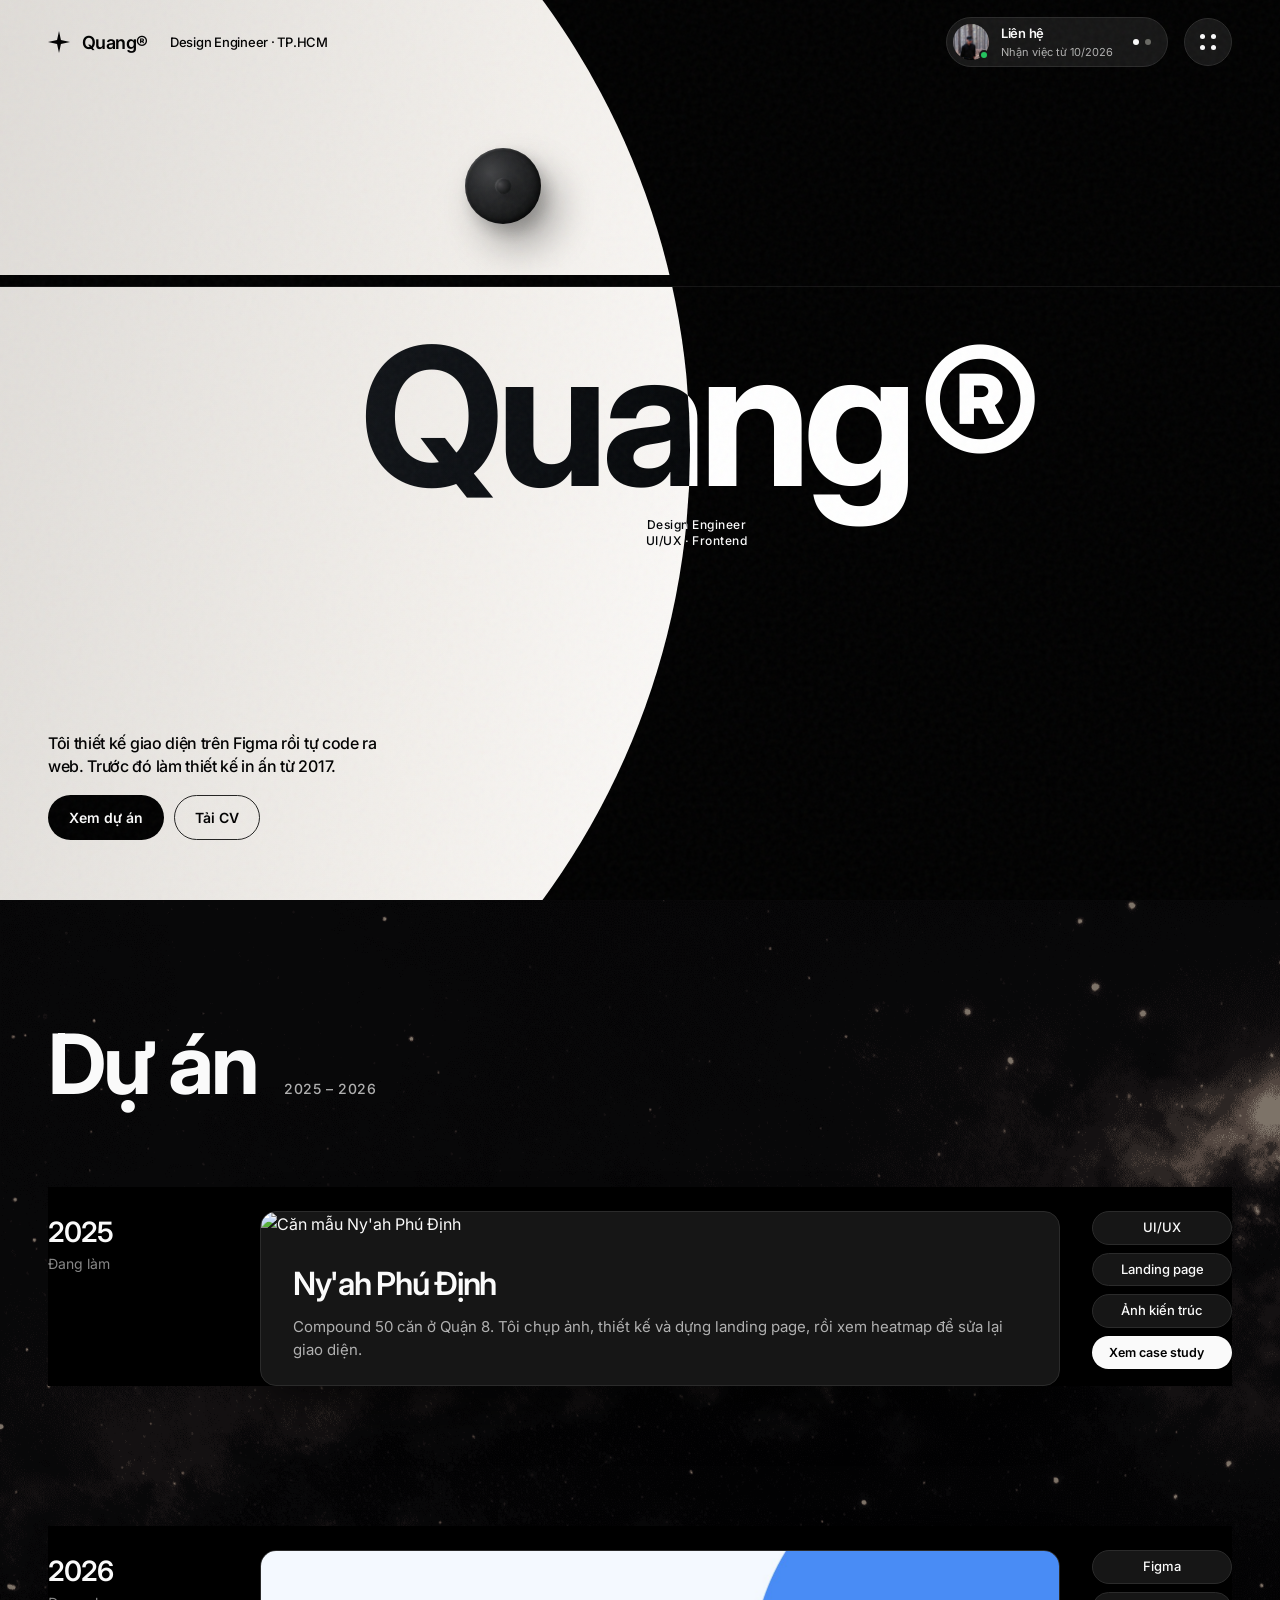
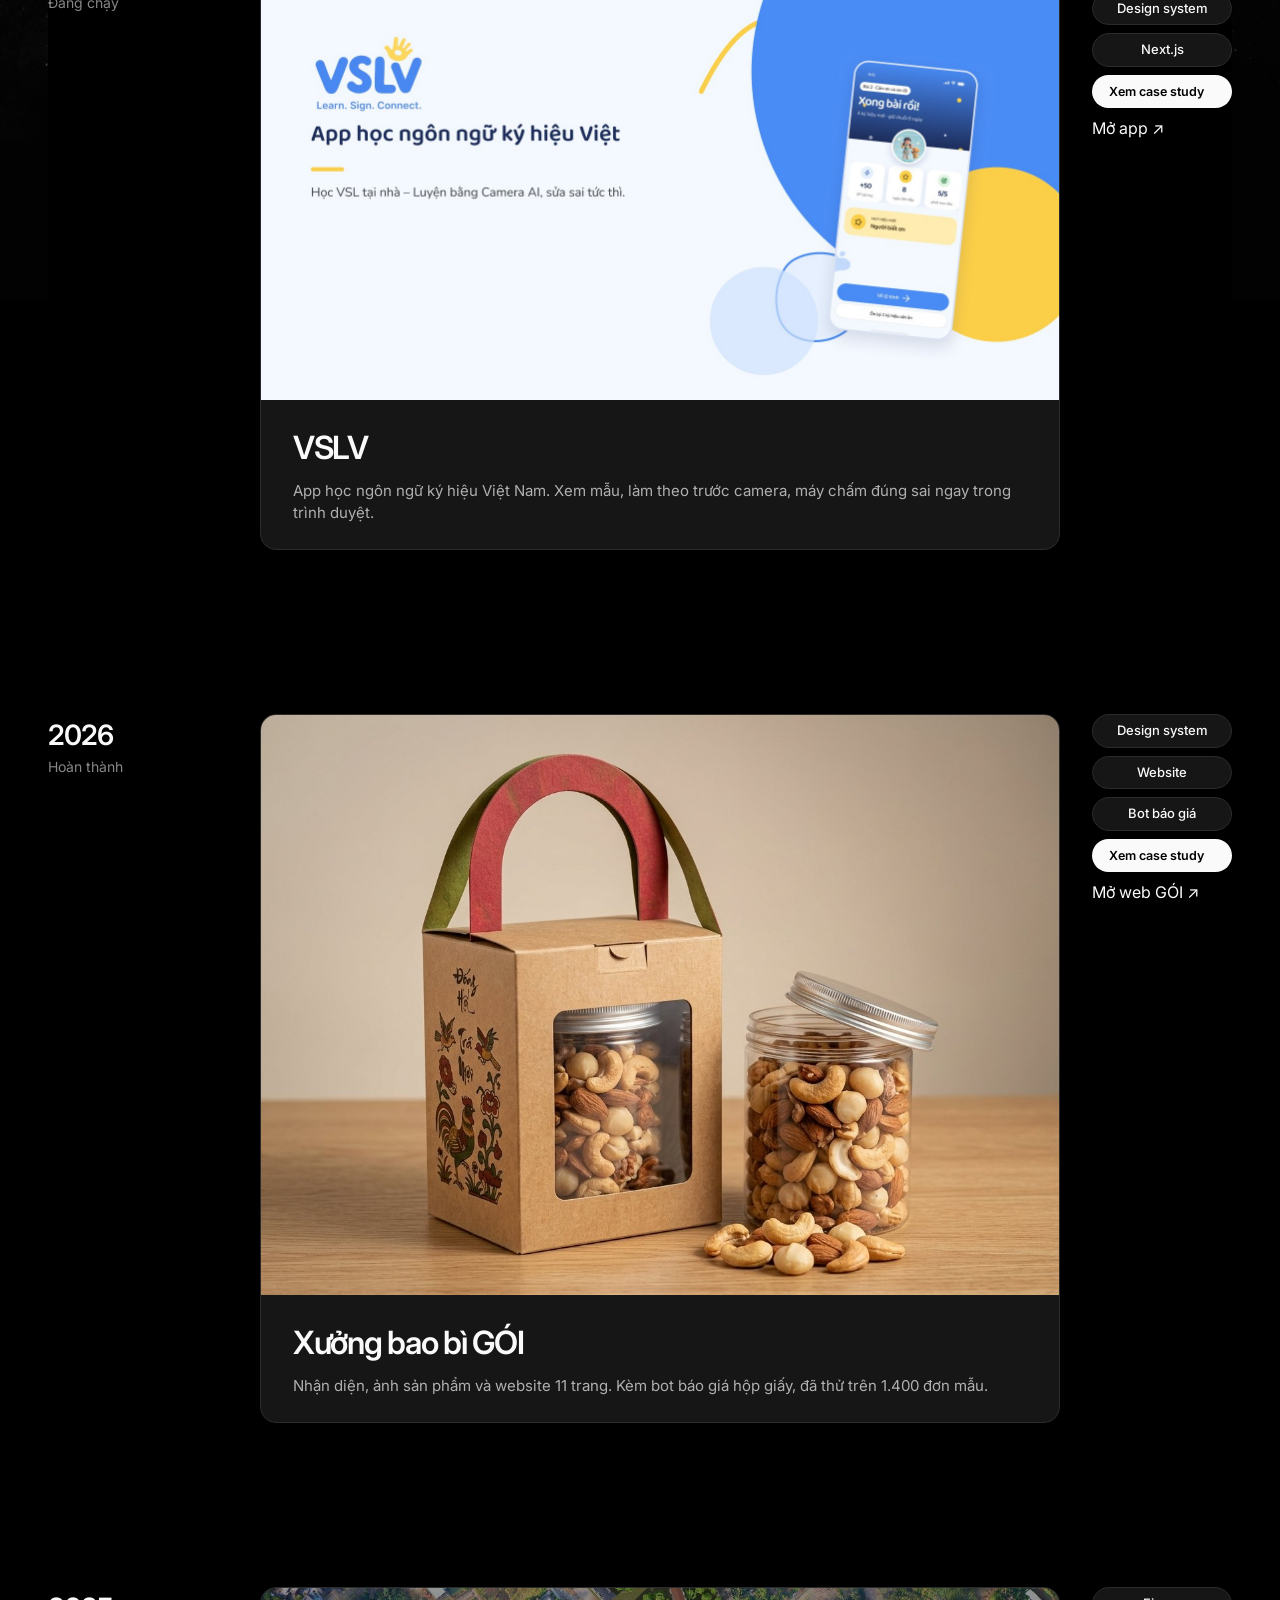
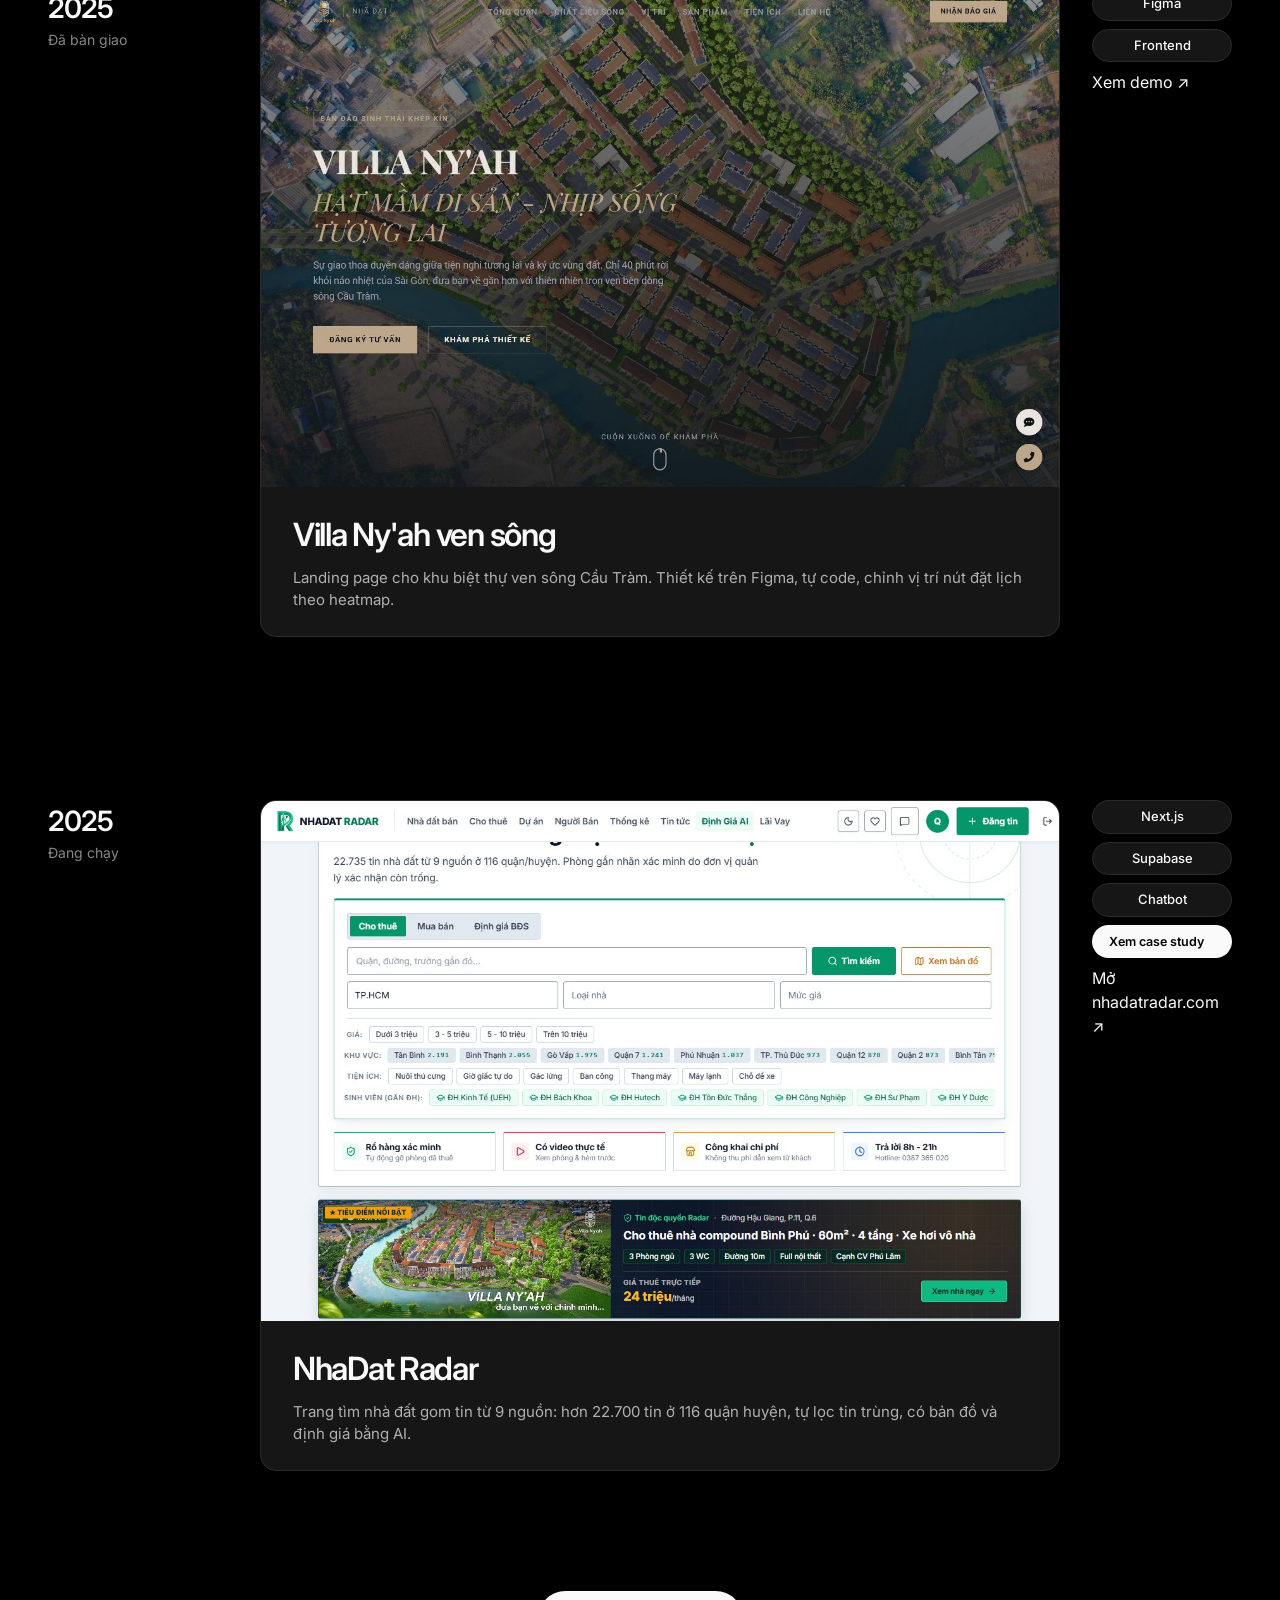
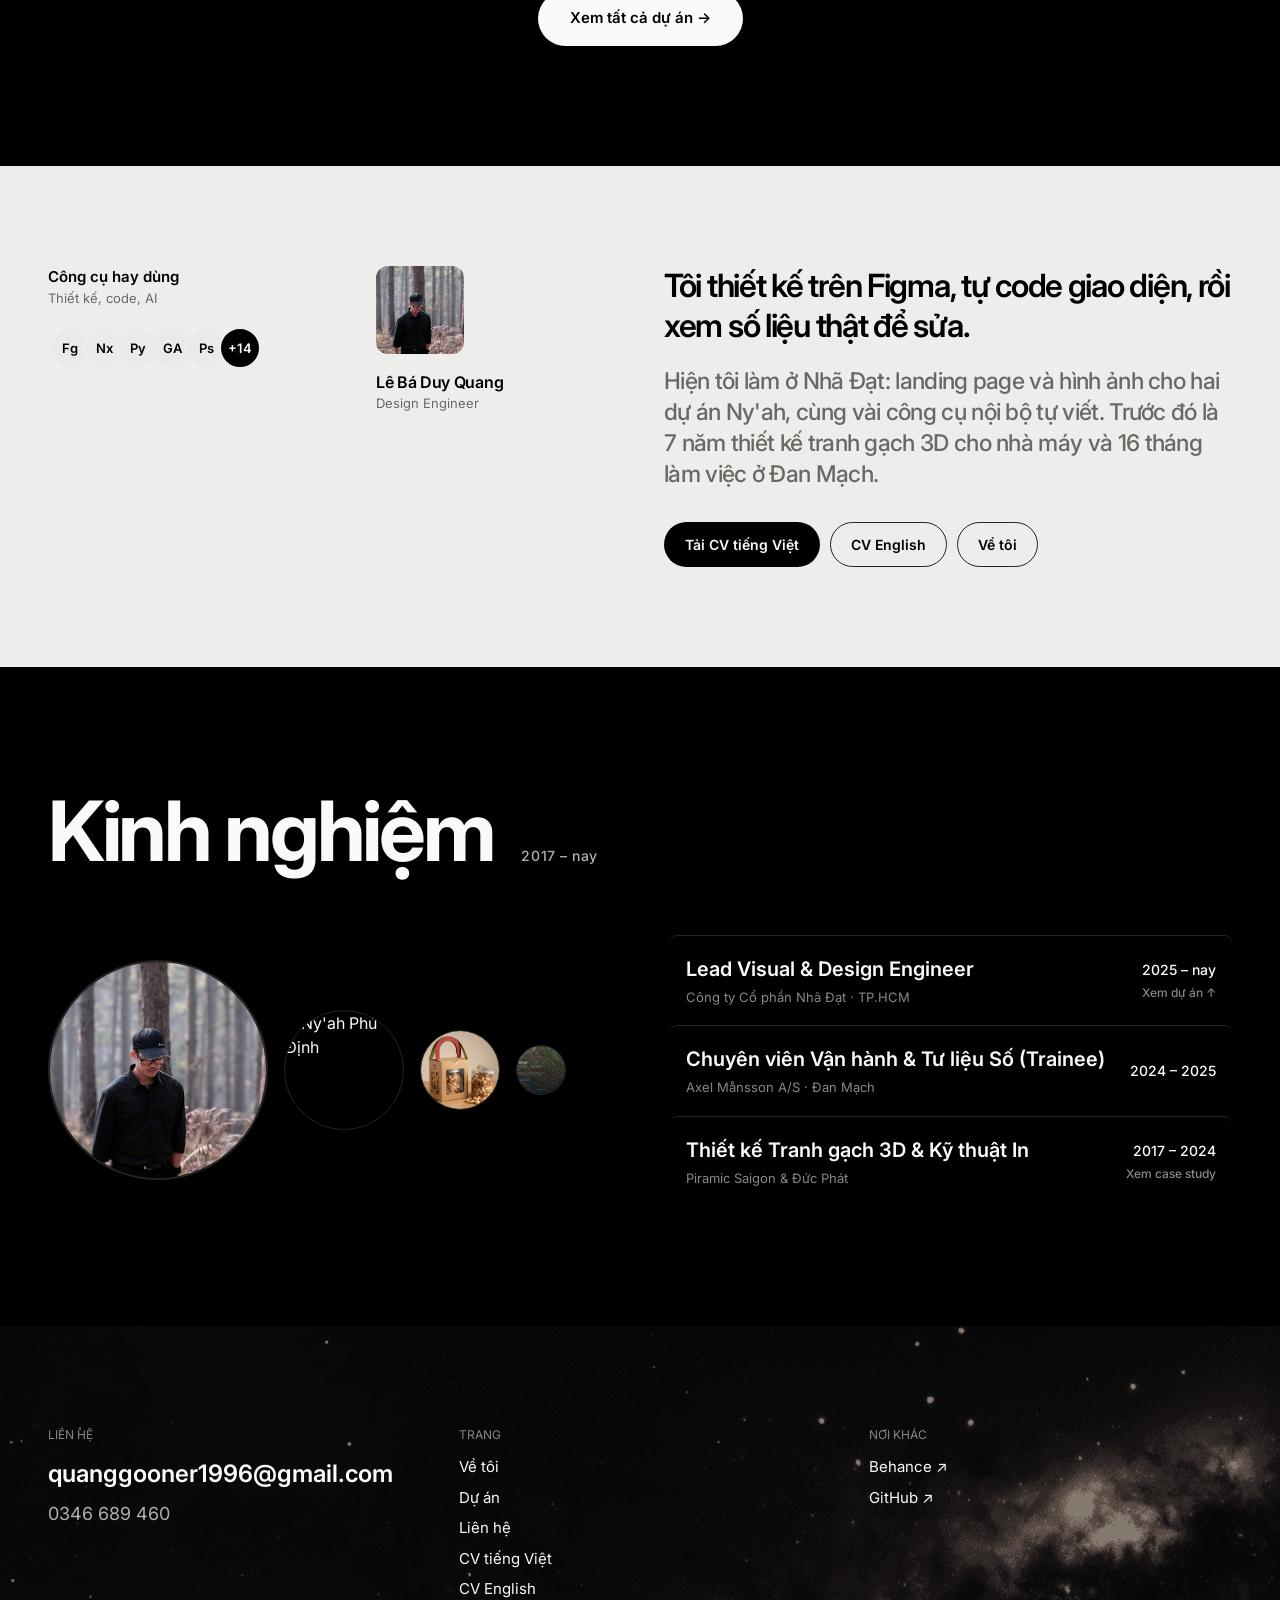
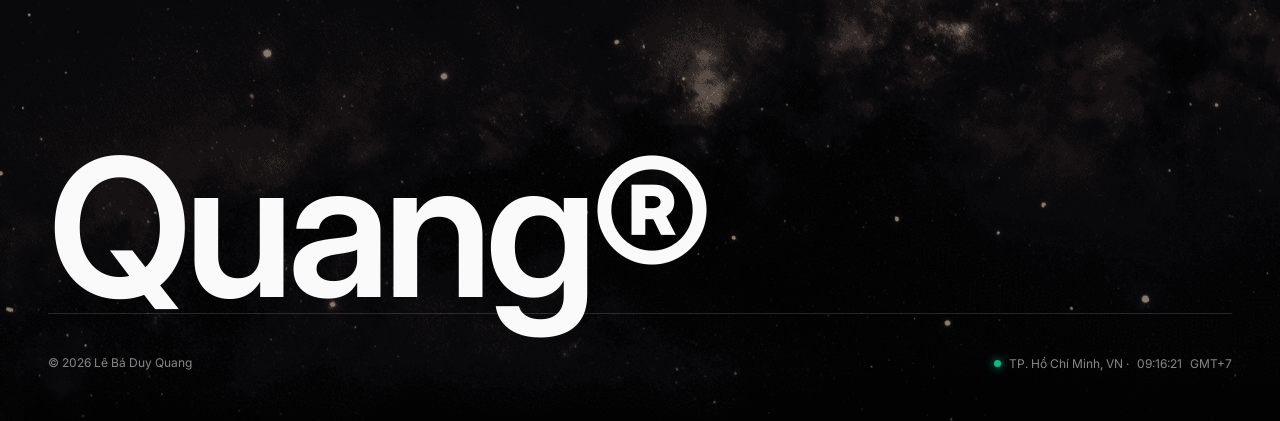
==== commit 1a911834: "Shorten Projects and Contact pages, compress background videos Projects: plain one-or-two-sentence c" ====
--- a/index.html
+++ b/index.html
@@ -23,7 +23,7 @@
   <link rel="preconnect" href="https://fonts.gstatic.com" crossorigin>
   <link href="https://fonts.googleapis.com/css2?family=Inter:wght@300;400;500;600;700&display=swap" rel="stylesheet">
 
-  <link rel="stylesheet" href="assets/styles/astra.css?v=3.4">
+  <link rel="stylesheet" href="assets/styles/astra.css?v=3.5">
 </head>
 <body class="hero-active">
 
@@ -97,7 +97,7 @@
   <section class="hero-section" id="top">
     <div class="hero-cosmos-bg">
       <video class="hero-cosmos-video" autoplay muted loop playsinline preload="auto">
-        <source src="media/10378519-uhd_3840_2160_24fps.mp4" type="video/mp4">
+        <source src="media/bg-hero.mp4" type="video/mp4">
       </video>
     </div>
 
@@ -356,7 +356,7 @@
   <footer class="site-footer" id="contact">
     <div class="footer-sky-bg">
       <video class="footer-cosmos-video" autoplay muted loop playsinline preload="auto">
-        <source src="media/5651047-uhd_3840_2160_30fps.mp4" type="video/mp4">
+        <source src="media/bg-footer.mp4" type="video/mp4">
       </video>
     </div>
 
@@ -401,6 +401,6 @@
     </div>
   </footer>
 
-  <script src="assets/astra.js?v=3.3"></script>
+  <script src="assets/astra.js?v=3.4"></script>
 </body>
 </html>
--- a/assets/styles/astra.css
+++ b/assets/styles/astra.css
@@ -1,6 +1,6 @@
 /* ==========================================================================
-   ASTRA DESIGN SYSTEM · LÊ BÁ DUY QUANG PORTFOLIO
-   Extracted & Transformed from Figma: Portfolio_Quang
+   PORTFOLIO LÊ BÁ DUY QUANG
+   Thiết kế từ file Figma Portfolio_Quang
    Tokens, Typography, Modular Layouts & Responsive Fluid Grid
    ========================================================================== */
 
@@ -258,7 +258,7 @@
 }
 
 /* ==========================================================================
-   MENU TRIGGER & FULL-SCREEN OVERLAY (Astra Genuine Fluid Reveal)
+   NÚT MENU VÀ MENU TOÀN MÀN HÌNH
    ========================================================================== */
 .menu-trigger-btn {
   width: 48px;
@@ -1606,7 +1606,7 @@
 
 
 /* ==========================================================================
-   AUTHENTIC ASTRA MOTION & INTERACTION ENGINE (Framer 1:1)
+   CHUYỂN ĐỘNG VÀ TƯƠNG TÁC
    ========================================================================== */
 
 /* 1. Continuous Marquee Ticker */
@@ -1761,8 +1761,7 @@
 
 
 /* ==========================================================================
-   AUTHENTIC FRAMER ASTRA APPEAR ANIMATION SPEC
-   Extracted from __framer__appearAnimationsContent on astralab.framer.website
+   HIỆN DẦN KHI CUỘN TỚI
    ========================================================================== */
 
 .framer-appear {
@@ -1803,7 +1802,7 @@
 
 
 /* ==========================================================================
-   ASTRA CINEMATIC FILM GRAIN (Authentic Analog Atmosphere)
+   LỚP HẠT PHIM
    ========================================================================== */
 .grain-overlay {
   position: fixed;
@@ -1825,7 +1824,7 @@
 }
 
 /* ==========================================================================
-   INFINITE MARQUEE TICKER (Astra Genuine Tech & Craft Marquee)
+   BĂNG CHỮ CHẠY
    ========================================================================== */
 .astra-marquee-wrap {
   position: relative;
@@ -2033,7 +2032,7 @@
 
 
 /* ==========================================================================
-   FRAMER ASTRA 1:1 HERO LIQUID ENTRANCE ENGINE (Spring Physics)
+   HERO: HIỆU ỨNG VÀO TRANG
    ========================================================================== */
 
 /* 1. Header slide-down */
@@ -2241,8 +2240,7 @@
 
 
 /* ==========================================================================
-   09_UX_CASE_STUDY_DRAWER (Deep-Dive Product & Design Engineering Thinking)
-   Inspired by Framer Case Study Architecture (CGV Hook Model & OneSeat UX)
+   POPUP CASE STUDY
    ========================================================================== */
 .cs-modal {
   position: fixed;
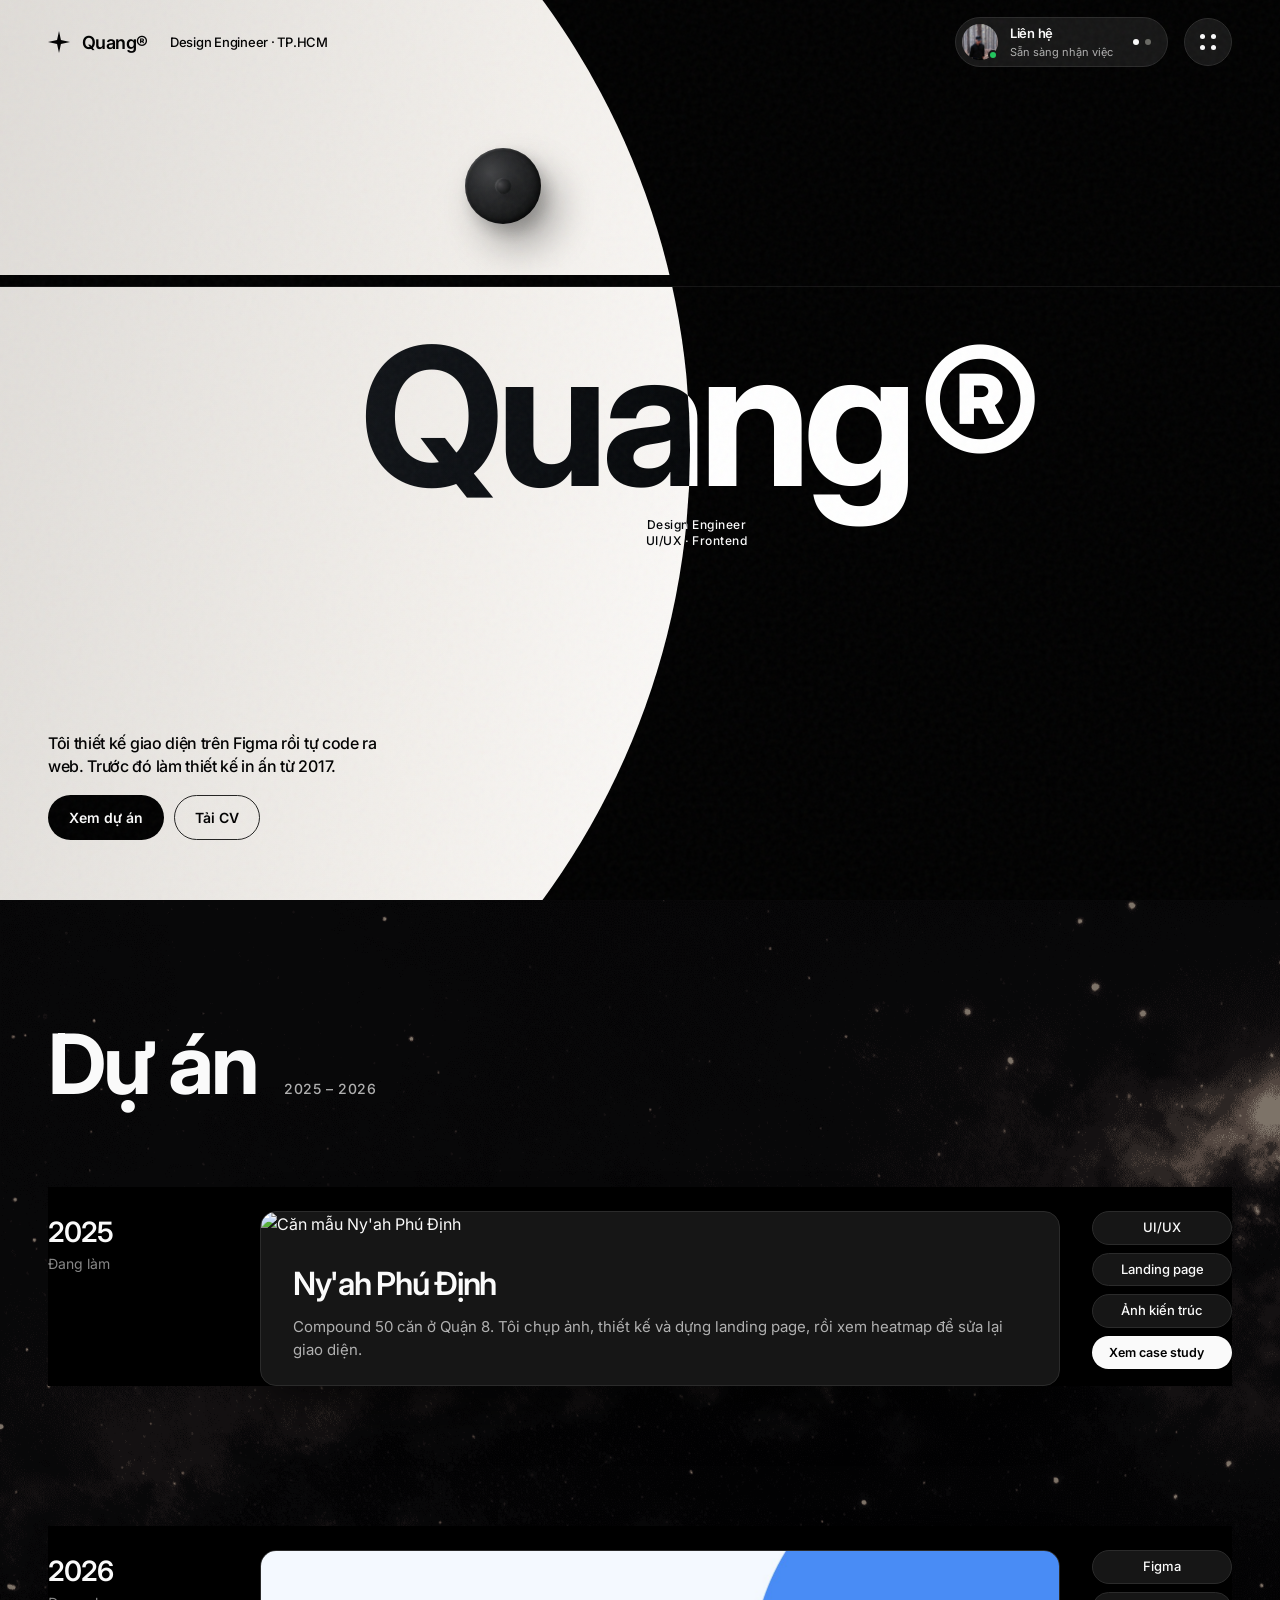
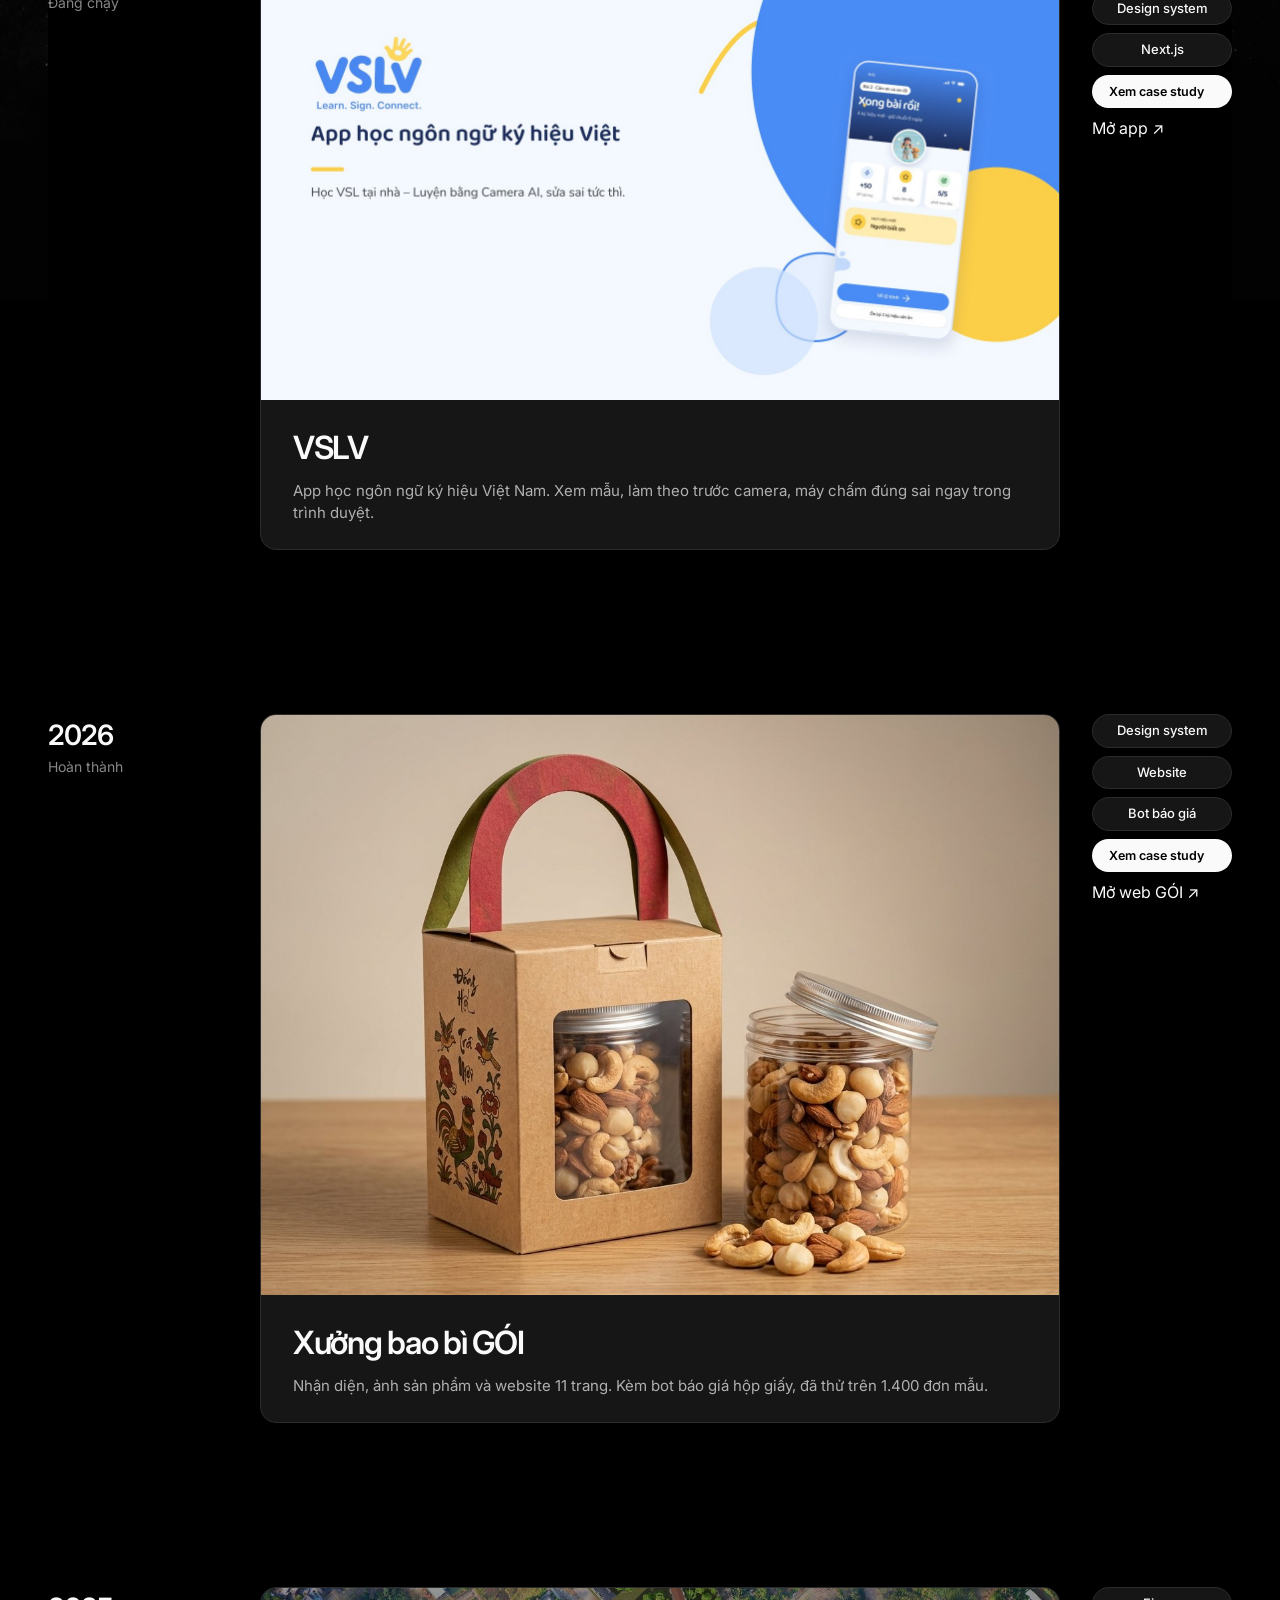
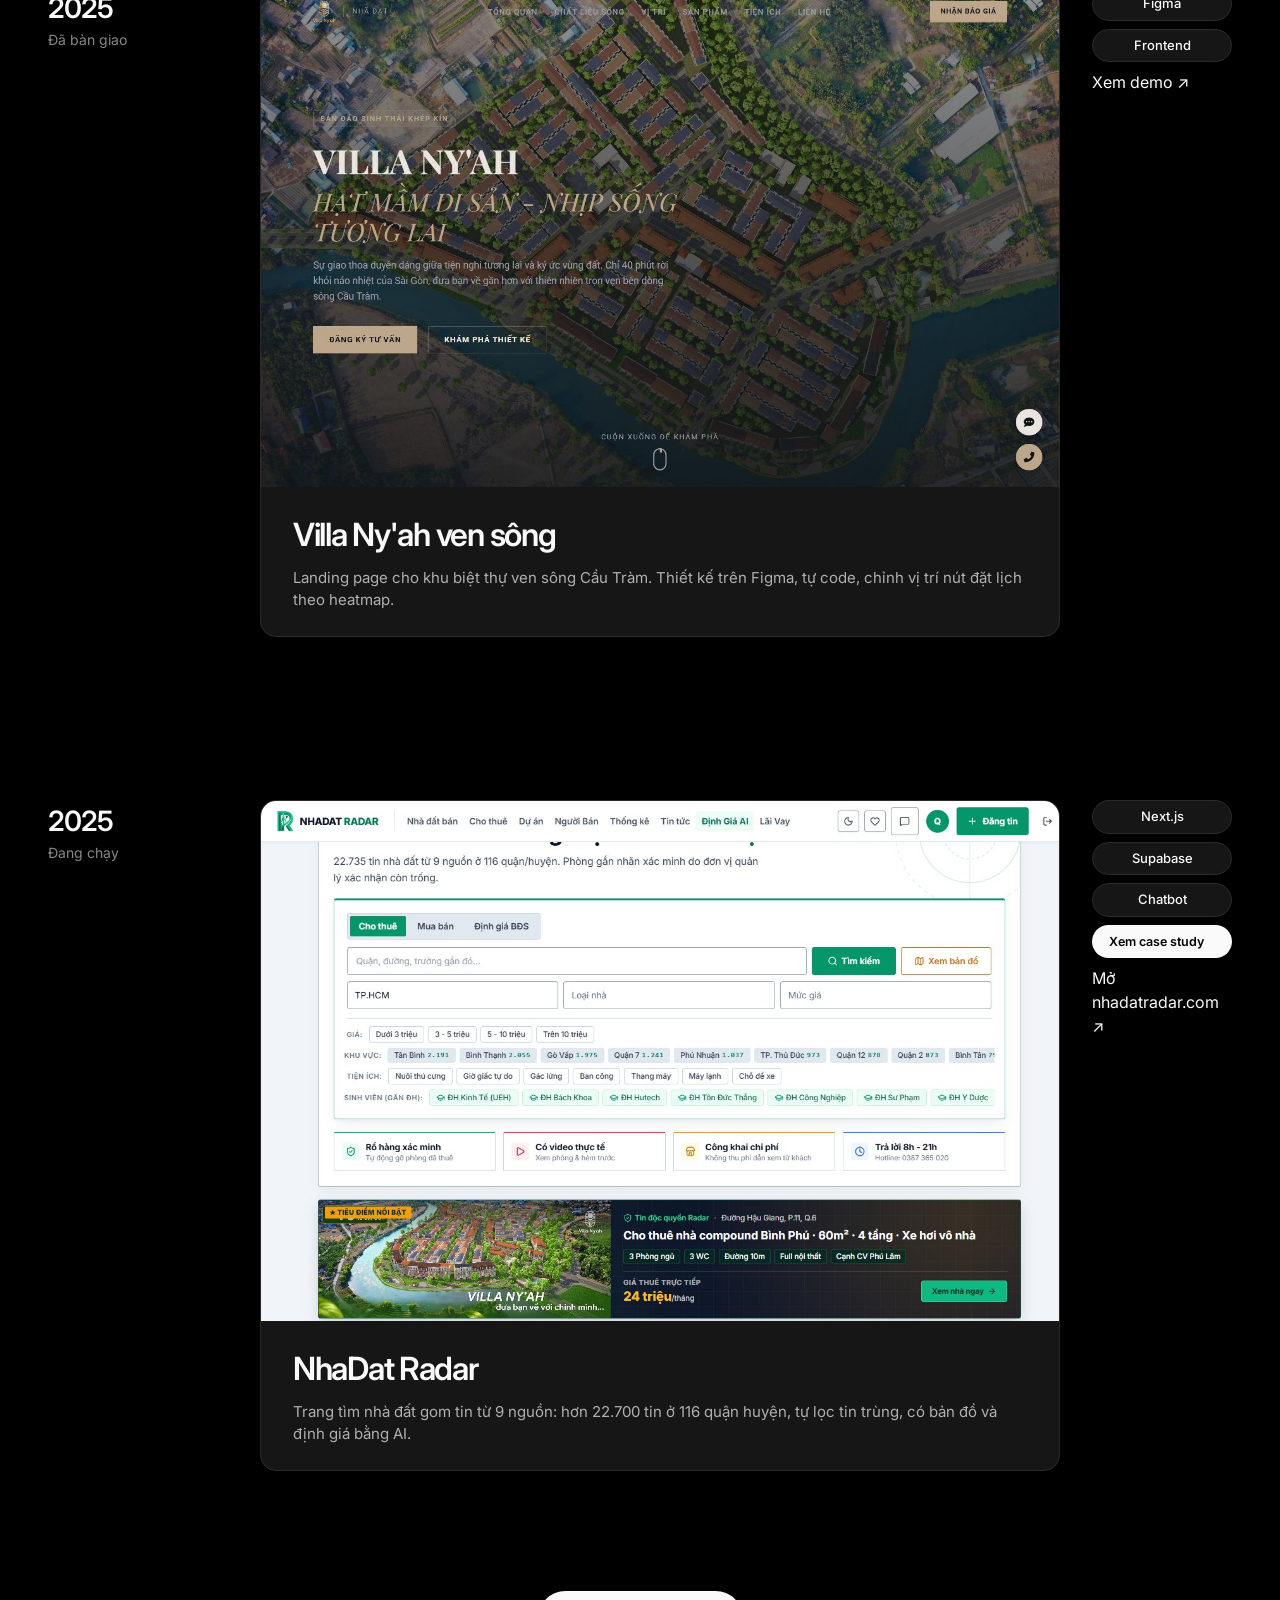
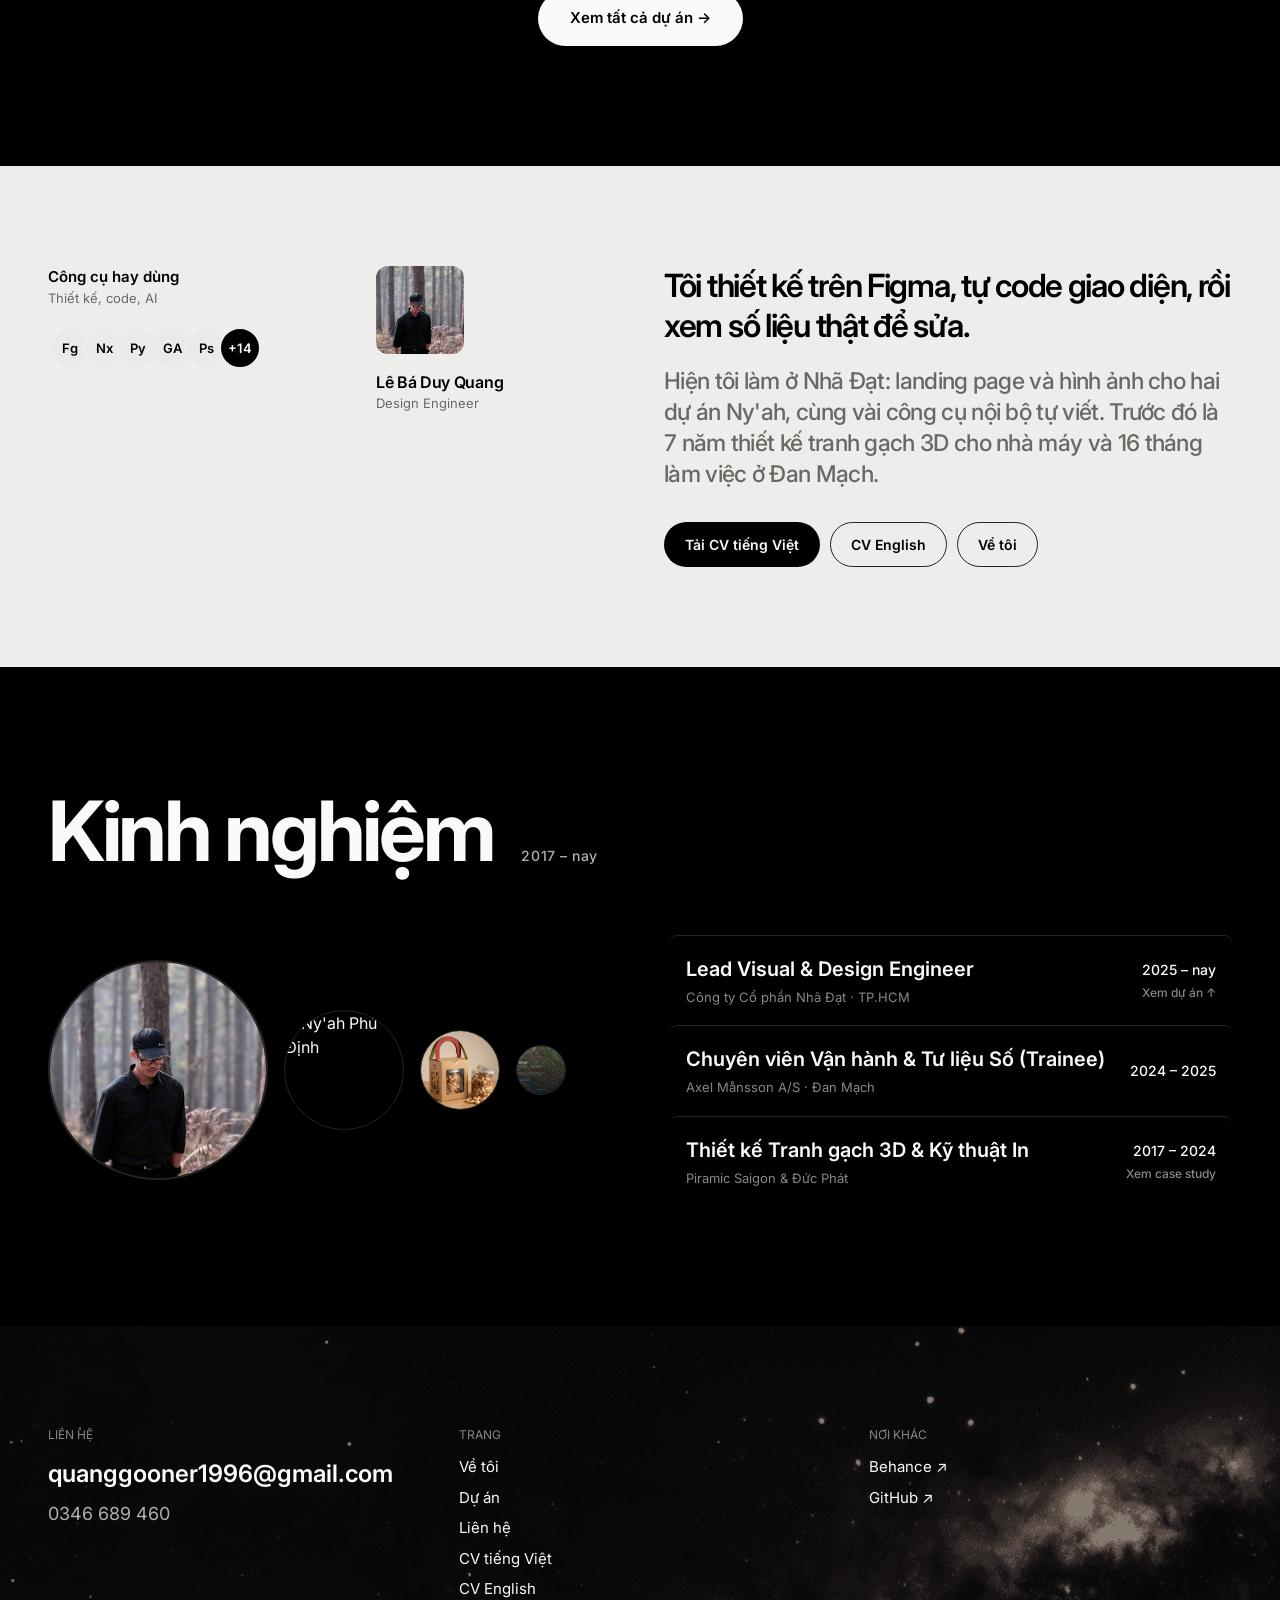
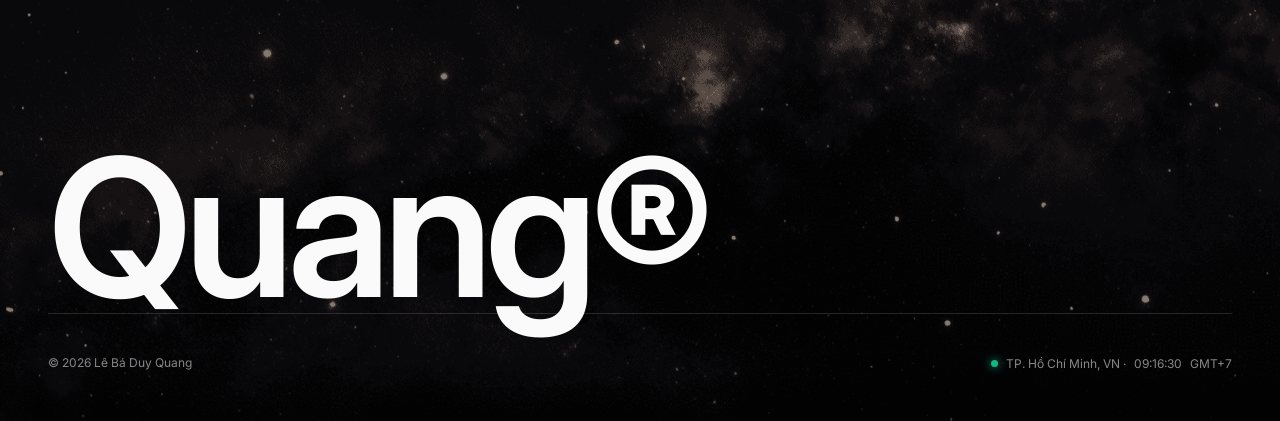
==== commit ceb48eda: "Update availability text on the Contact button "Nhan viec tu 10/2026" was out of date; now reads "Sa" ====
--- a/index.html
+++ b/index.html
@@ -78,7 +78,7 @@
         </div>
         <div class="contact-pill-text">
           <div class="contact-pill-title">Liên hệ</div>
-          <div class="contact-pill-sub">Nhận việc từ 10/2026</div>
+          <div class="contact-pill-sub">Sẵn sàng nhận việc</div>
         </div>
         <div class="contact-pill-dots">
           <span></span><span></span>
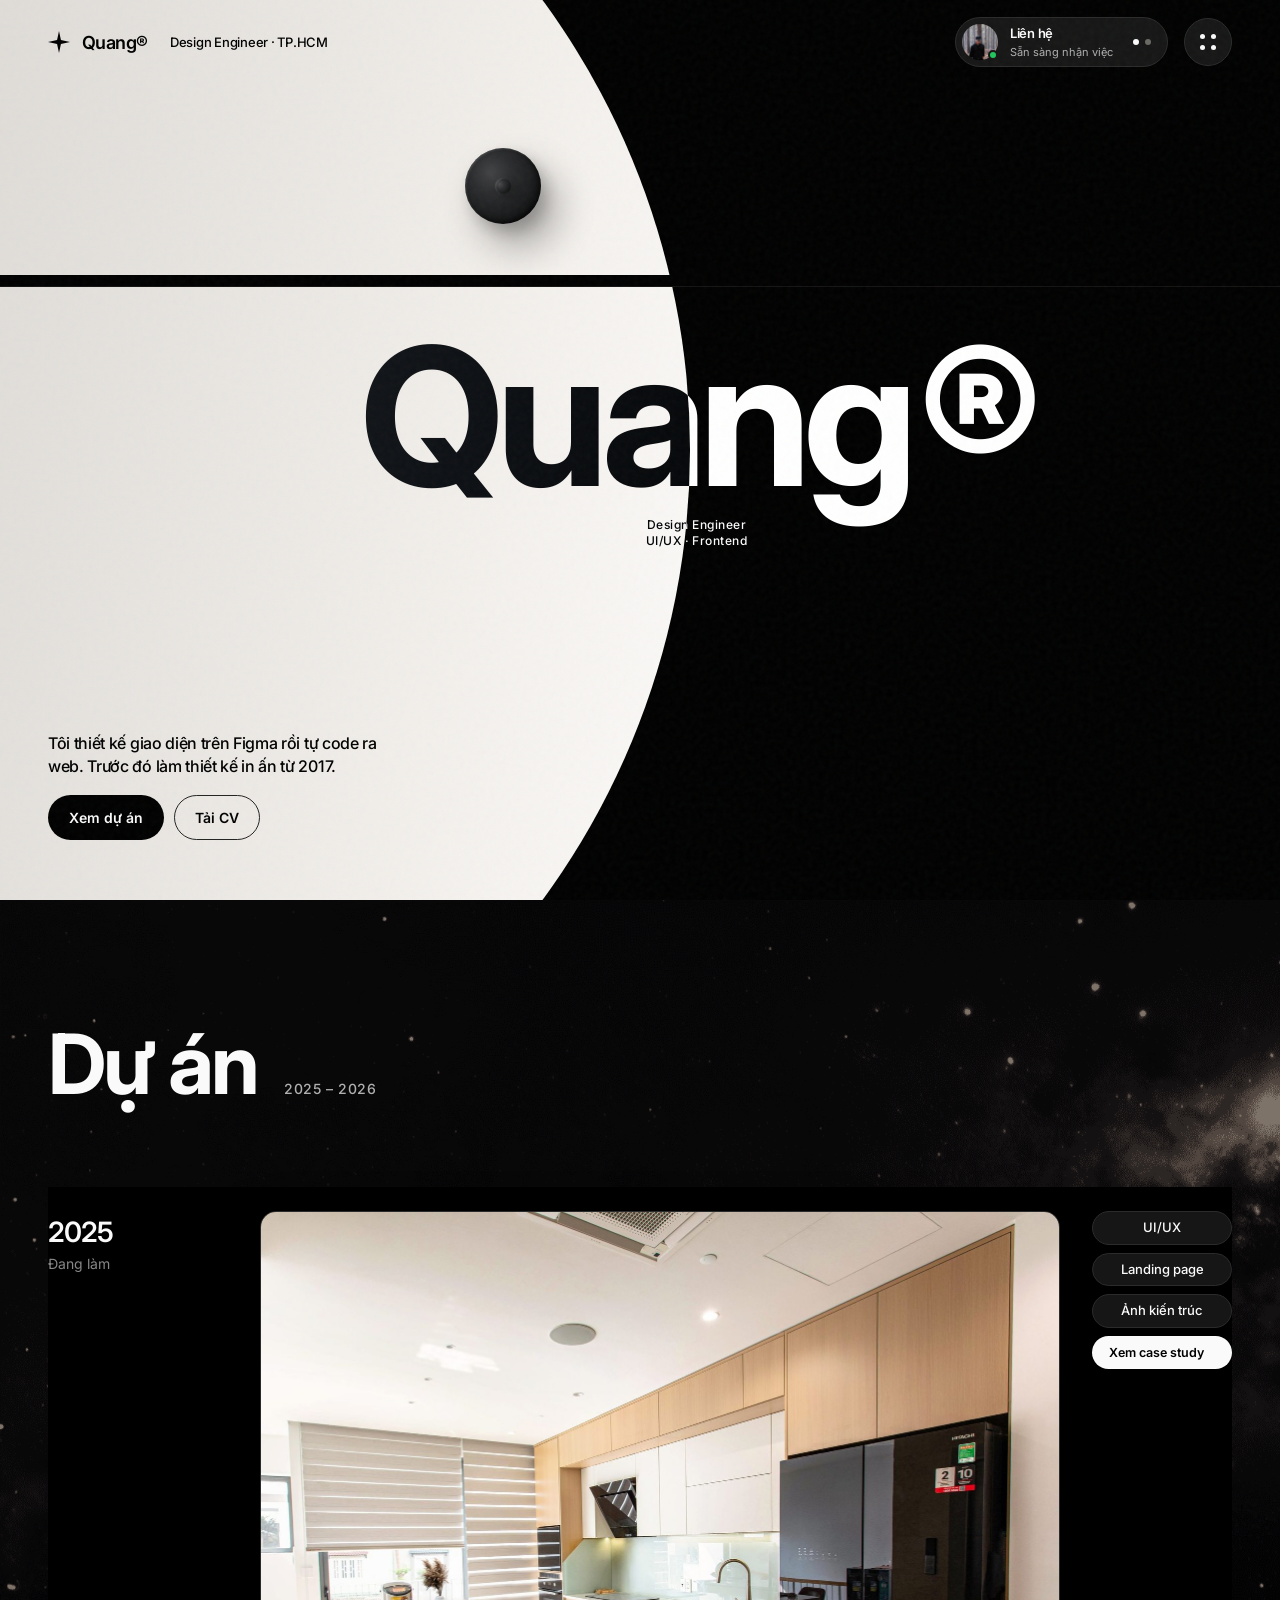
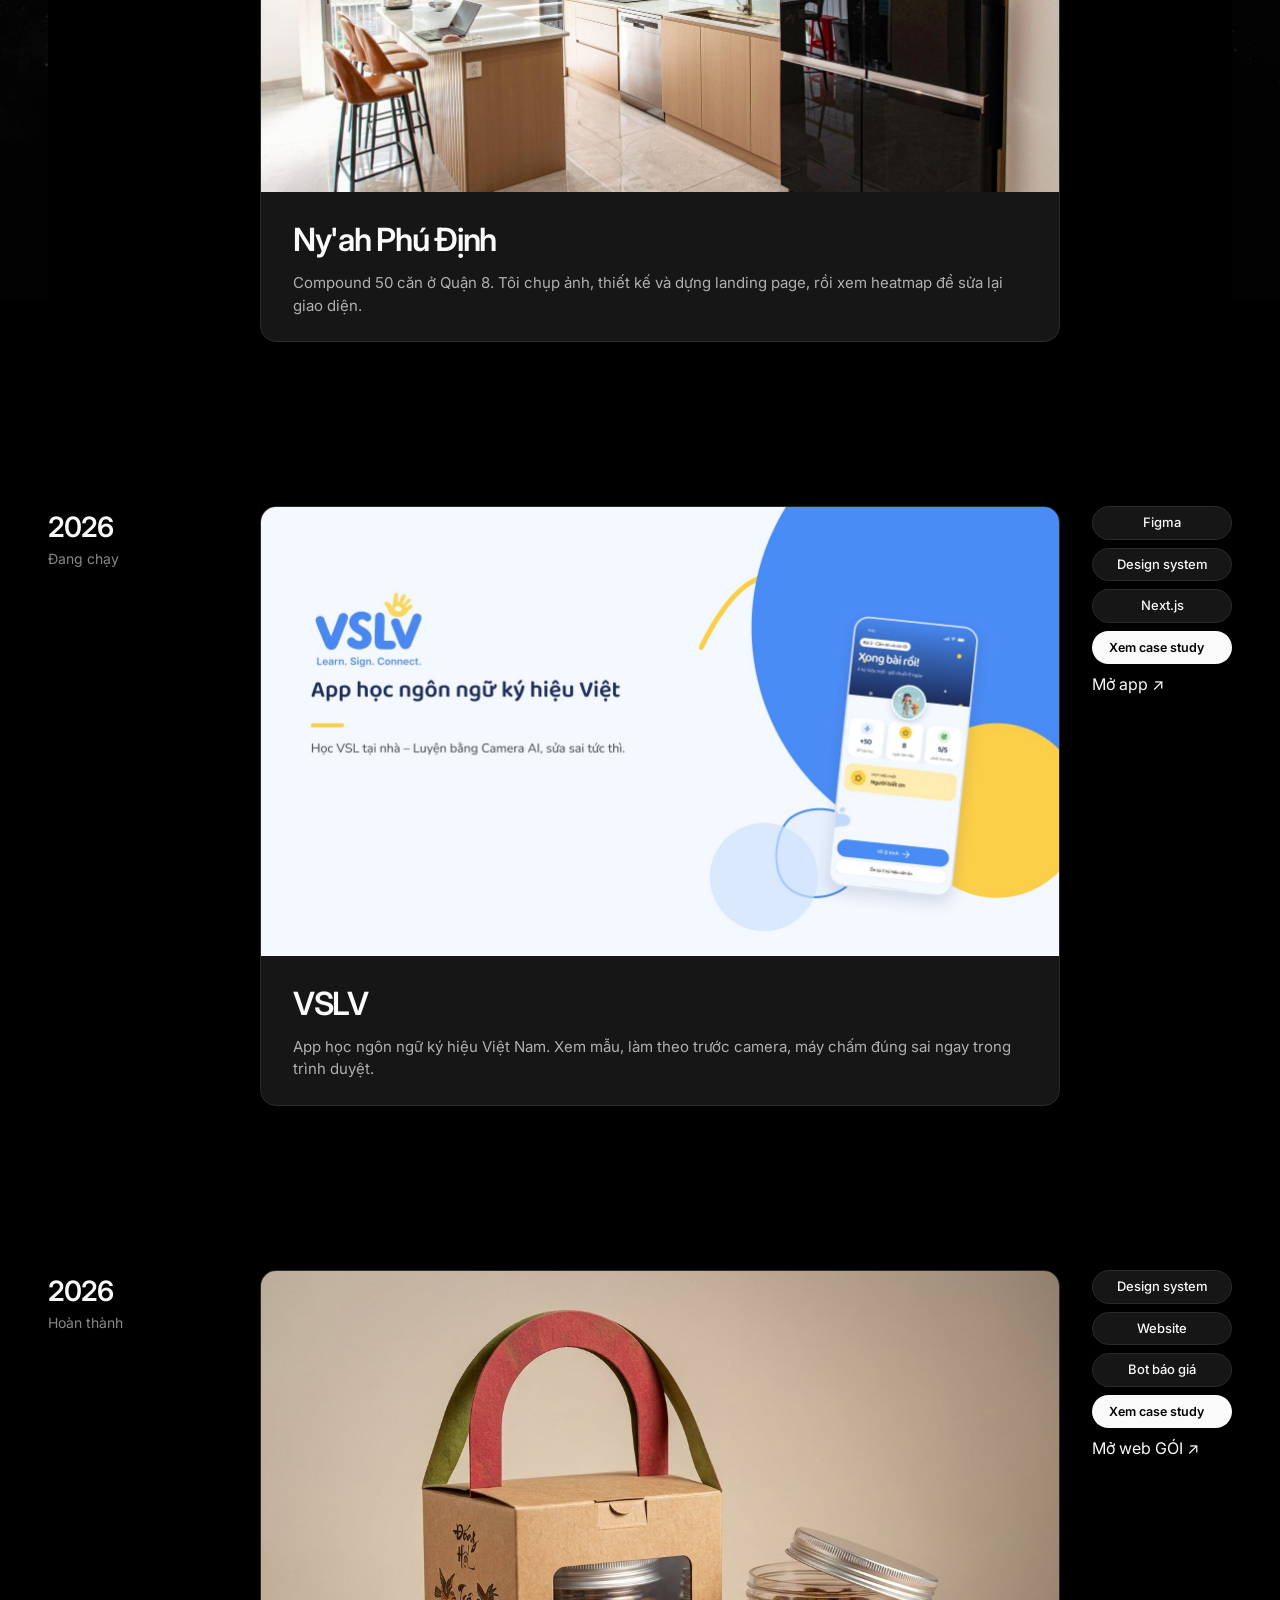
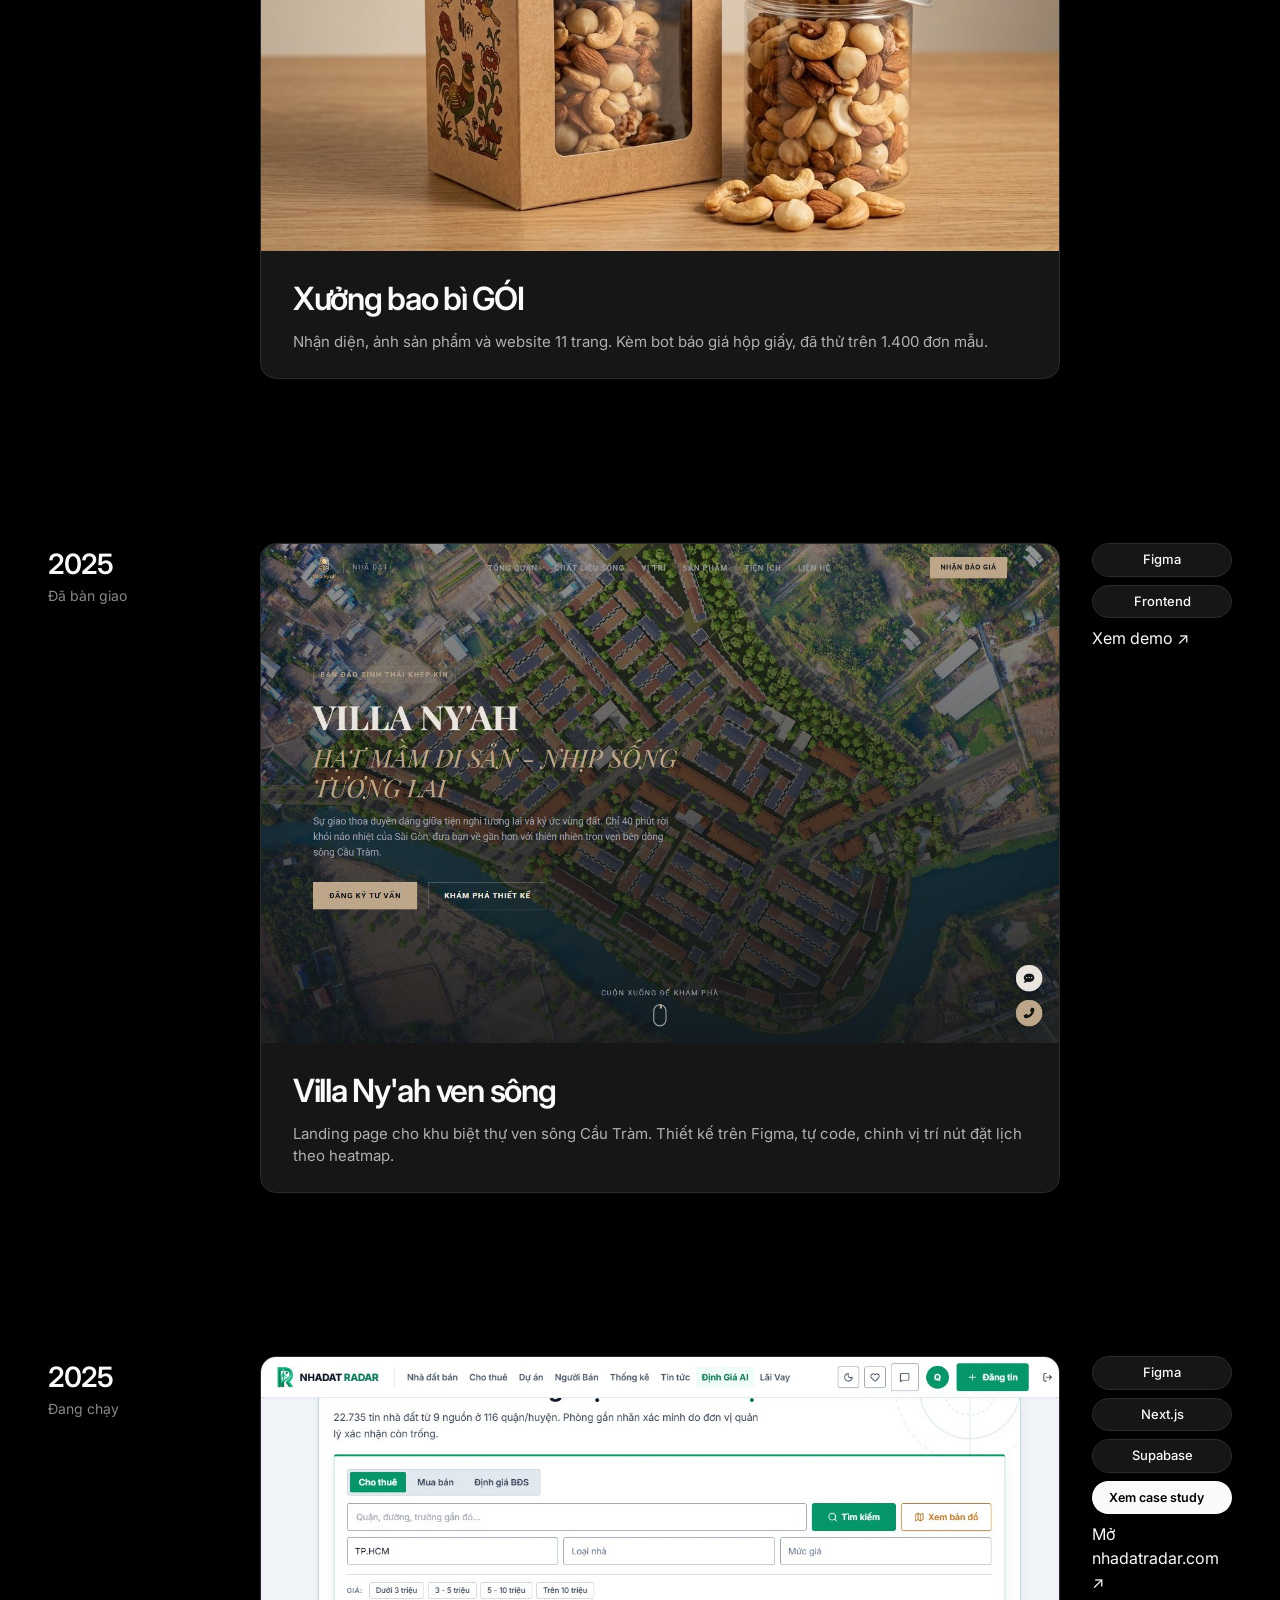
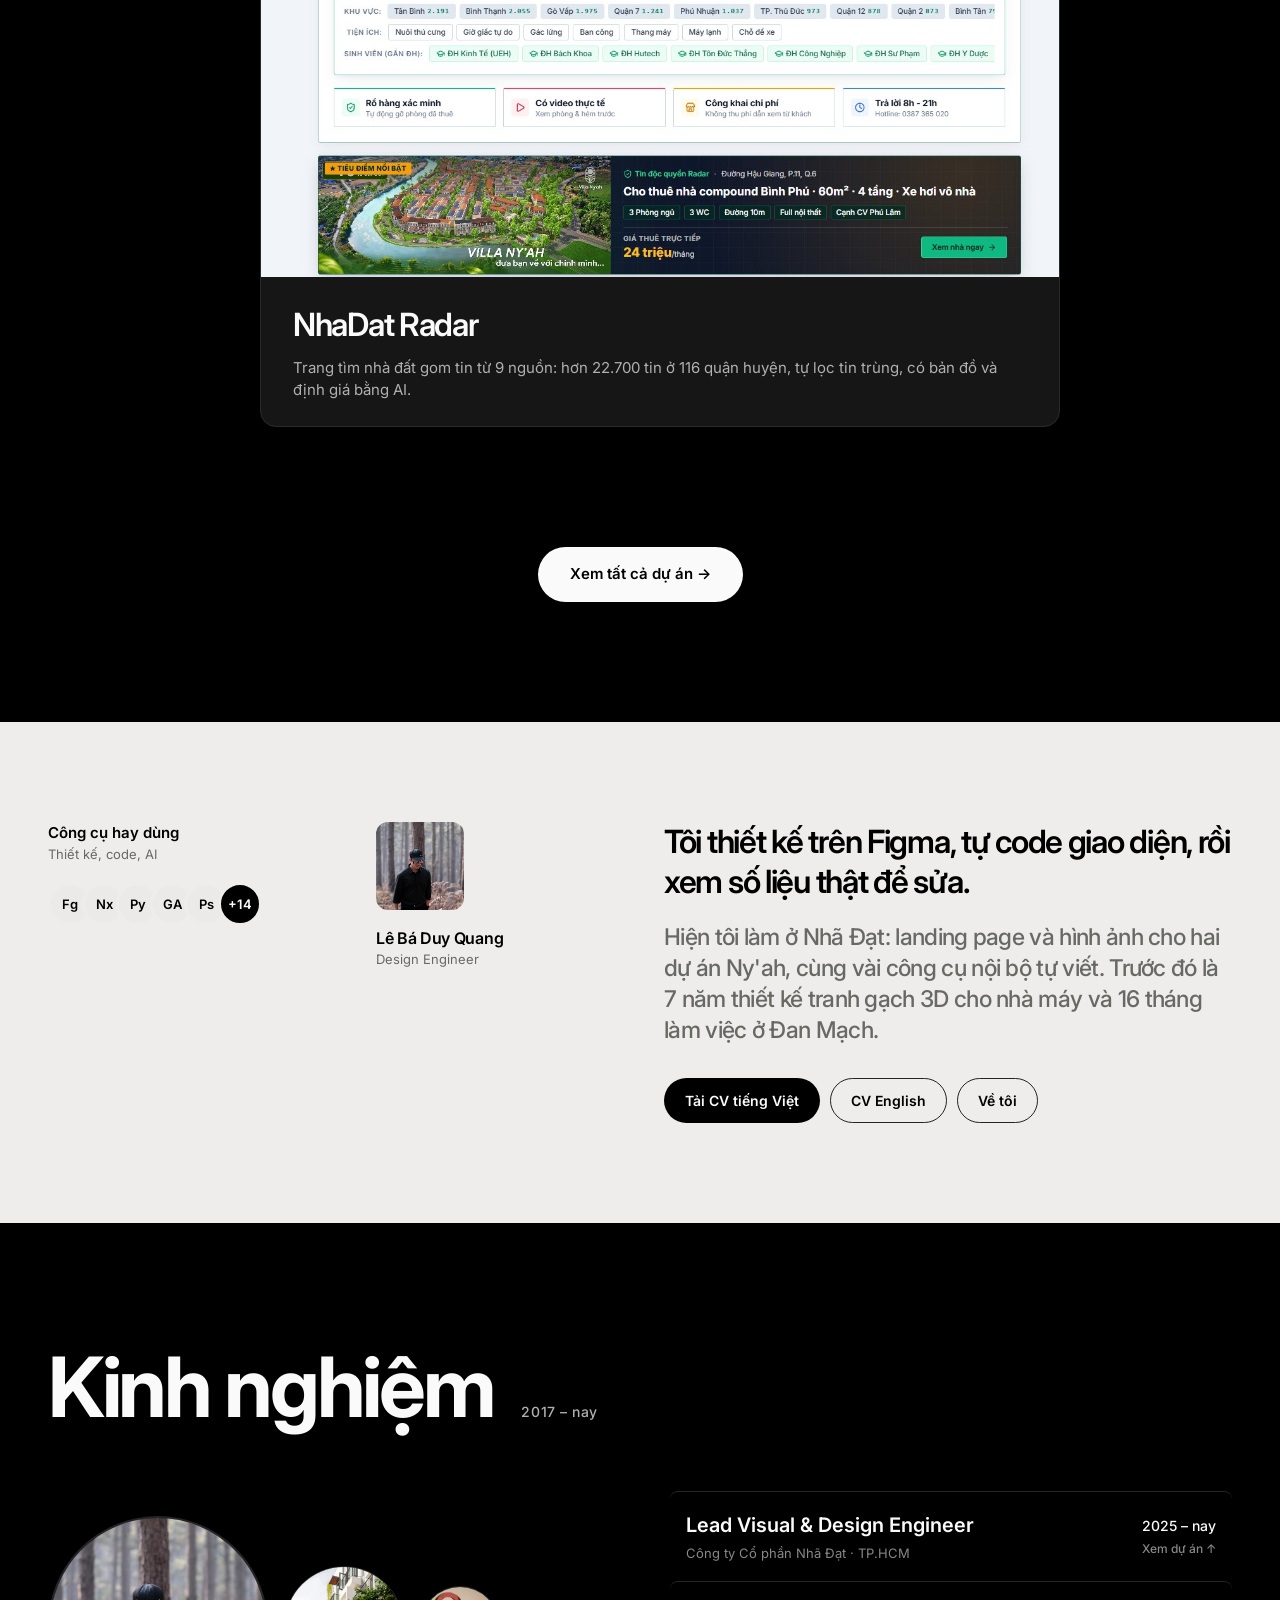
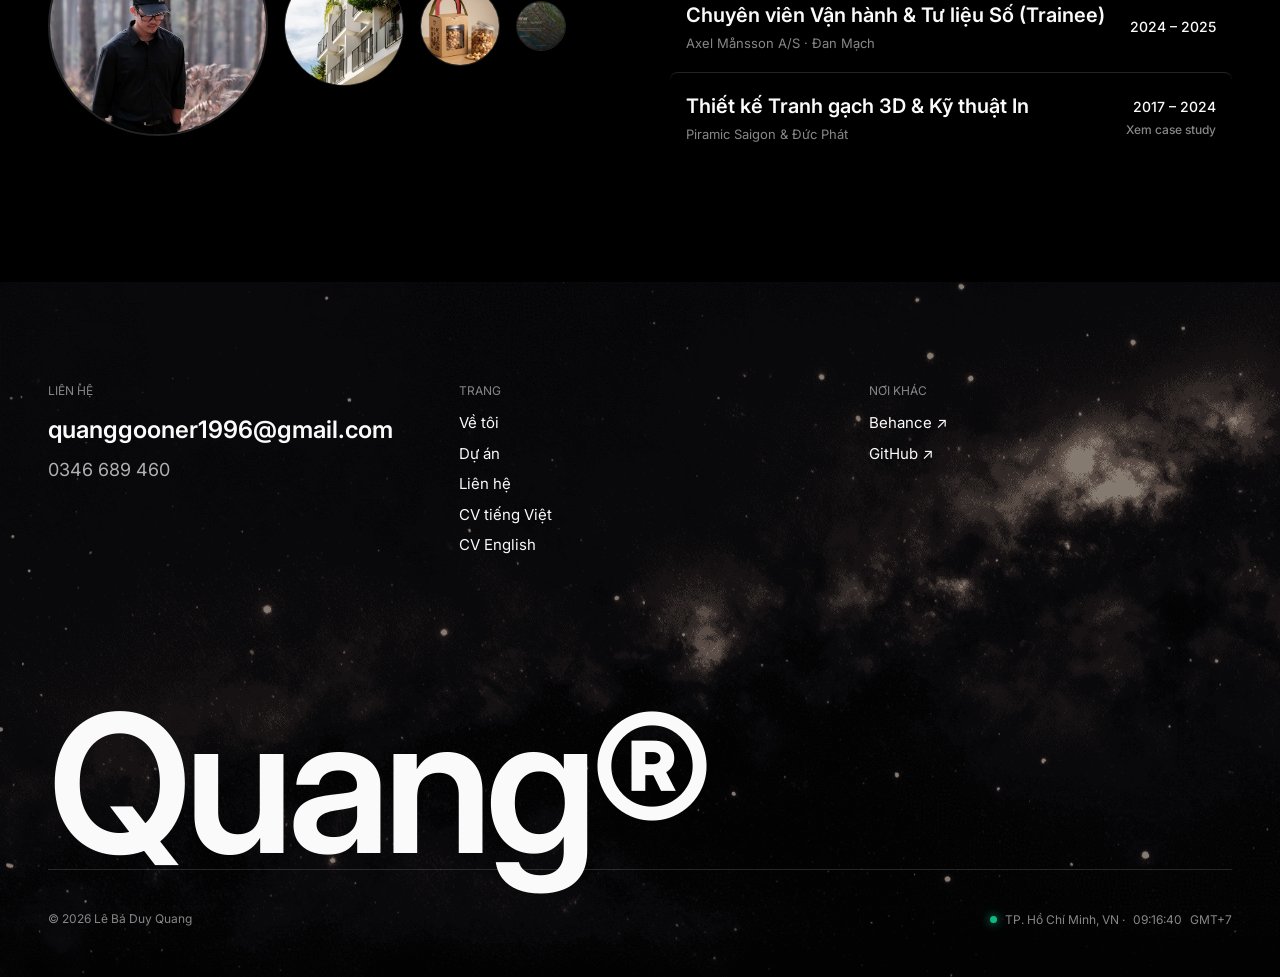
==== commit 15186e02: "Add design process to NhaDat Radar case study, 404 page, link previews NhaDat Radar case study now c" ====
--- a/index.html
+++ b/index.html
@@ -12,7 +12,11 @@
   <meta property="og:type" content="website">
   <meta property="og:title" content="Lê Bá Duy Quang · Design Engineer">
   <meta property="og:description" content="Thiết kế giao diện trên Figma, tự code web, chụp ảnh kiến trúc. TP.HCM.">
-  <meta property="og:image" content="media/nyah-photo-1.jpg">
+  <meta property="og:image" content="https://quang507.github.io/Porfolio/media/og-cover.jpg">
+  <meta property="og:image:width" content="1200">
+  <meta property="og:image:height" content="630">
+  <meta property="og:url" content="https://quang507.github.io/Porfolio/">
+  <meta name="twitter:card" content="summary_large_image">
   <meta property="og:locale" content="vi_VN">
 
   <!-- Favicon -->
@@ -238,9 +242,9 @@
             </div>
           </div>
           <div class="timeline-roles-stack">
+            <div class="role-badge">Figma</div>
             <div class="role-badge">Next.js</div>
             <div class="role-badge">Supabase</div>
-            <div class="role-badge">Chatbot</div>
             <button type="button" class="cs-trigger-btn light" data-casestudy="radar" onclick="openCaseStudy('radar')">Xem case study</button>
             <a href="https://nhadatradar.com" target="_blank" rel="noopener" class="timeline-view-link">Mở nhadatradar.com ↗</a>
           </div>
@@ -401,6 +405,6 @@
     </div>
   </footer>
 
-  <script src="assets/astra.js?v=3.4"></script>
+  <script src="assets/astra.js?v=3.5"></script>
 </body>
 </html>
